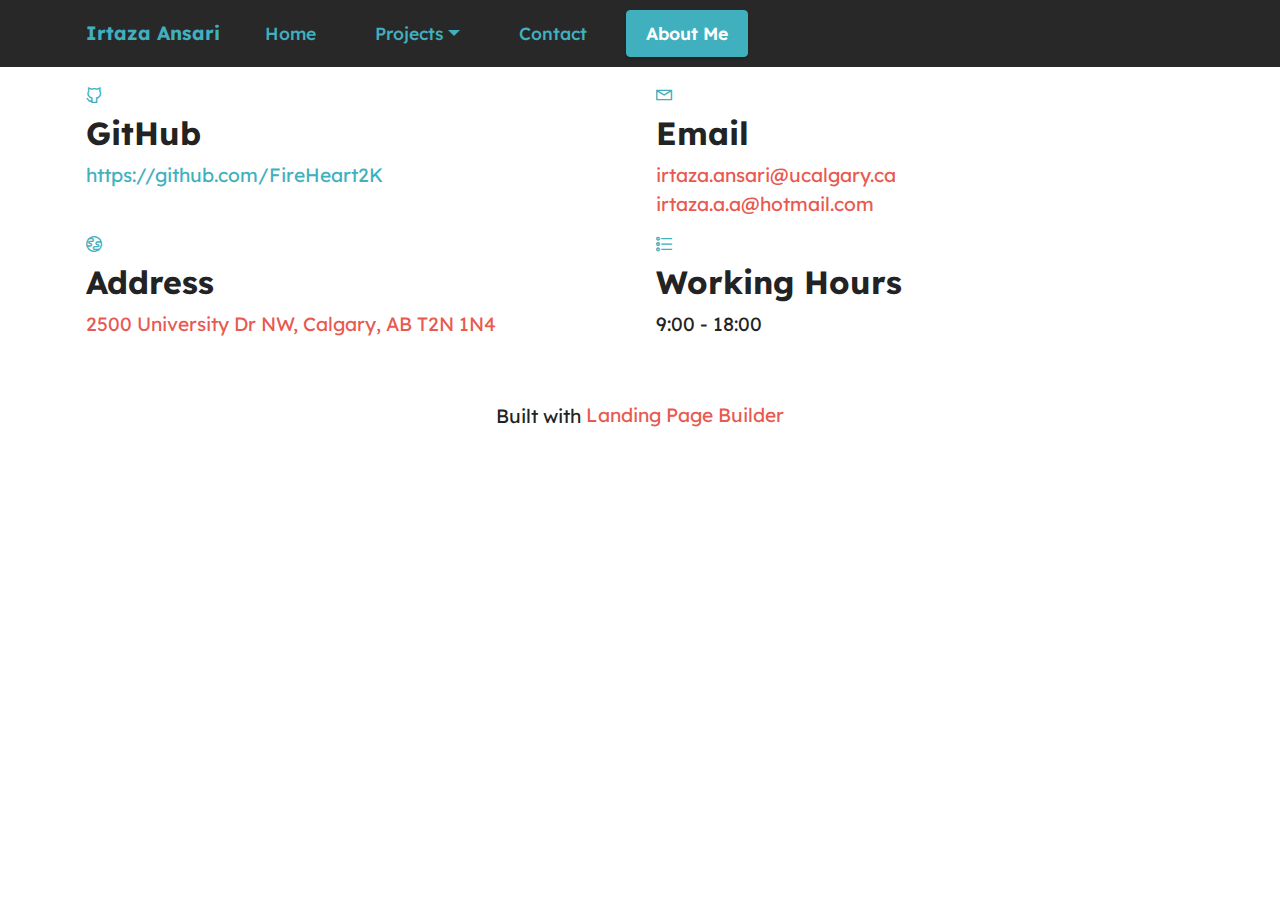
==== contact.html @ 6e000b34 "create github pages" ====
<!DOCTYPE html>
<html  >
<head>
  <!-- Site made with Mobirise Website Builder v5.6.13, https://mobirise.com -->
  <meta charset="UTF-8">
  <meta http-equiv="X-UA-Compatible" content="IE=edge">
  <meta name="generator" content="Mobirise v5.6.13, mobirise.com">
  <meta name="twitter:card" content="summary_large_image"/>
  <meta name="twitter:image:src" content="">
  <meta property="og:image" content="">
  <meta name="twitter:title" content="Contact">
  <meta name="viewport" content="width=device-width, initial-scale=1, minimum-scale=1">
  <link rel="shortcut icon" href="assets/images/sun-aqua-icon.png" type="image/x-icon">
  <meta name="description" content="">
  
  
  <title>Contact</title>
  <link rel="stylesheet" href="assets/web/assets/mobirise-icons2/mobirise2.css">
  <link rel="stylesheet" href="assets/bootstrap/css/bootstrap.min.css">
  <link rel="stylesheet" href="assets/bootstrap/css/bootstrap-grid.min.css">
  <link rel="stylesheet" href="assets/bootstrap/css/bootstrap-reboot.min.css">
  <link rel="stylesheet" href="assets/dropdown/css/style.css">
  <link rel="stylesheet" href="assets/socicon/css/styles.css">
  <link rel="stylesheet" href="assets/theme/css/style.css">
  <link rel="preload" href="https://fonts.googleapis.com/css?family=Lexend:100,200,300,400,500,600,700,800,900&display=swap" as="style" onload="this.onload=null;this.rel='stylesheet'">
  <noscript><link rel="stylesheet" href="https://fonts.googleapis.com/css?family=Lexend:100,200,300,400,500,600,700,800,900&display=swap"></noscript>
  <link rel="preload" as="style" href="assets/mobirise/css/mbr-additional.css"><link rel="stylesheet" href="assets/mobirise/css/mbr-additional.css" type="text/css">
  
  
  
  
</head>
<body>
  
  <section data-bs-version="5.1" class="menu menu2 cid-tqwTY2sv5j" once="menu" id="menu2-g">
    
    <nav class="navbar navbar-dropdown navbar-fixed-top navbar-expand-lg">
        <div class="container">
            <div class="navbar-brand">
                
                <span class="navbar-caption-wrap"><a class="navbar-caption text-success text-primary display-7" href="https://fireheart2k.github.io/irtaza-CPSC_581-HCI_portfolio/">Irtaza Ansari</a></span>
            </div>
            <button class="navbar-toggler" type="button" data-toggle="collapse" data-bs-toggle="collapse" data-target="#navbarSupportedContent" data-bs-target="#navbarSupportedContent" aria-controls="navbarNavAltMarkup" aria-expanded="false" aria-label="Toggle navigation">
                <div class="hamburger">
                    <span></span>
                    <span></span>
                    <span></span>
                    <span></span>
                </div>
            </button>
            <div class="collapse navbar-collapse" id="navbarSupportedContent">
                <ul class="navbar-nav nav-dropdown" data-app-modern-menu="true"><li class="nav-item"><a class="nav-link link text-success text-primary display-4" href="index.html">Home</a></li>
                    <li class="nav-item dropdown"><a class="nav-link link dropdown-toggle text-success display-4" href="index.html#gallery5-3" data-toggle="dropdown-submenu" data-bs-toggle="dropdown" data-bs-auto-close="outside" aria-expanded="false">Projects</a><div class="dropdown-menu" aria-labelledby="dropdown-708"><a class="dropdown-item text-success text-primary display-4" href="project1.html">Project 1</a><a class="dropdown-item text-success text-primary display-4" href="project2.html">Project 2</a><a class="dropdown-item text-success text-primary display-4" href="project3.html">Project 3</a><a class="dropdown-item text-success text-primary display-4" href="project4.html">Project 4</a></div></li><li class="nav-item"><a class="nav-link link text-success text-primary display-4" href="contact.html">Contact</a></li></ul>
                
                <div class="navbar-buttons mbr-section-btn"><a class="btn btn-success display-4" href="index.html#form4-6">About Me</a></div>
            </div>
        </div>
    </nav>
</section>

<section data-bs-version="5.1" class="contacts2 cid-tqwTY3gMY5" id="contacts2-i">
    <!---->
    
    
    <div class="container">
        <div class="mbr-section-head">
            <h3 class="mbr-section-title mbr-fonts-style align-center mb-0 display-2"><strong>Contact Info</strong></h3>
            
        </div>
        <div class="row justify-content-center mt-4">
            <div class="card col-12 col-md-6">
                <div class="card-wrapper">
                    <div class="image-wrapper">
                        <span class="mbr-iconfont mobi-mbri-github mobi-mbri" style="color: rgb(64, 176, 191); fill: rgb(64, 176, 191);"></span>
                    </div>
                    <div class="text-wrapper">
                        <h6 class="card-title mbr-fonts-style mb-1 display-5">
                            <strong>GitHub</strong></h6>
                        <p class="mbr-text mbr-fonts-style display-7">
                            <a href="https://github.com/FireHeart2K" class="text-success text-primary" target="_blank">https://github.com/FireHeart2K</a>
                        </p>
                    </div>
                </div>
            </div>
            <div class="card col-12 col-md-6">
                <div class="card-wrapper">
                    <div class="image-wrapper">
                        <span class="mbr-iconfont mobi-mbri-letter mobi-mbri" style="color: rgb(64, 176, 191); fill: rgb(64, 176, 191);"></span>
                    </div>
                    <div class="text-wrapper">
                        <h6 class="card-title mbr-fonts-style mb-1 display-5">
                            <strong>Email</strong>
                        </h6>
                        <p class="mbr-text mbr-fonts-style display-7"><a href="mailto:irtaza.ansari@ucalgary.ca" class="text-primary">irtaza.ansari@ucalgary.ca</a><br><a href="mailto:irtaza.a.a@hotmail.com" class="text-primary">irtaza.a.a@hotmail.com</a></p>
                    </div>
                </div>
            </div>
            <div class="card col-12 col-md-6">
                <div class="card-wrapper">
                    <div class="image-wrapper">
                        <span class="mbr-iconfont mobi-mbri-globe mobi-mbri" style="color: rgb(64, 176, 191); fill: rgb(64, 176, 191);"></span>
                    </div>
                    <div class="text-wrapper">
                        <h6 class="card-title mbr-fonts-style mb-1 display-5">
                            <strong>Address</strong>
                        </h6>
                        <p class="mbr-text mbr-fonts-style display-7">
                            <a href="https://goo.gl/maps/3giaRaPh1FSr4hVy7" class="text-primary">2500 University Dr NW, Calgary, AB T2N 1N4</a>
                        </p>
                    </div>
                </div>
            </div>
            <div class="card col-12 col-md-6">
                <div class="card-wrapper">
                    <div class="image-wrapper">
                        <span class="mbr-iconfont mobi-mbri-bulleted-list mobi-mbri" style="color: rgb(64, 176, 191); fill: rgb(64, 176, 191);"></span>
                    </div>
                    <div class="text-wrapper">
                        <h6 class="card-title mbr-fonts-style mb-1 display-5">
                            <strong>Working Hours</strong>
                        </h6>
                        <p class="mbr-text mbr-fonts-style display-7">
                            9:00 - 18:00
                        </p>
                    </div>
                </div>
            </div>
        </div>
    </div>
</section>

<section data-bs-version="5.1" class="footer7 cid-tqwTY3KiHj" once="footers" id="footer7-j">

    

    

    <div class="container">
        <div class="media-container-row align-center mbr-white">
            <div class="col-12">
                <p class="mbr-text mb-0 mbr-fonts-style display-7">
                    © Copyright 2025 Mobirise - All Rights Reserved
                </p>
            </div>
        </div>
    </div>
</section><section class="display-7" style="padding: 0;align-items: center;justify-content: center;flex-wrap: wrap;    align-content: center;display: flex;position: relative;height: 4rem;"><a href="https://mobiri.se/2873247" style="flex: 1 1;height: 4rem;position: absolute;width: 100%;z-index: 1;"><img alt="" style="height: 4rem;" src="[data-uri]"></a><p style="margin: 0;text-align: center;" class="display-7">Built with &#8204;</p><a style="z-index:1" href="https://mobirise.com/builder/landing-page-builder.html">Landing Page Builder</a></section><script src="assets/bootstrap/js/bootstrap.bundle.min.js"></script>  <script src="assets/smoothscroll/smooth-scroll.js"></script>  <script src="assets/ytplayer/index.js"></script>  <script src="assets/dropdown/js/navbar-dropdown.js"></script>  <script src="assets/theme/js/script.js"></script>  
  
  
</body>
</html>
---- assets/web/assets/mobirise-icons2/mobirise2.css ----
@font-face {
  font-family: 'Moririse2';
  font-display: swap;
  src:  url('mobirise2.eot?f2bix4');
  src:  url('mobirise2.eot?f2bix4#iefix') format('embedded-opentype'),
    url('mobirise2.ttf?f2bix4') format('truetype'),
    url('mobirise2.woff?f2bix4') format('woff'),
    url('mobirise2.svg?f2bix4#mobirise2') format('svg');
  font-weight: normal;
  font-style: normal;
}

[class^="mobi-"], [class*=" mobi-"] {
  /* use !important to prevent issues with browser extensions that change fonts */
  font-family: 'Moririse2' !important;
  speak: none;
  font-style: normal;
  font-weight: normal;
  font-variant: normal;
  text-transform: none;
  line-height: 1;

  /* Better Font Rendering =========== */
  -webkit-font-smoothing: antialiased;
  -moz-osx-font-smoothing: grayscale;
}

.mobi-mbri-add-submenu:before {
  content: "\e900";
}
.mobi-mbri-alert:before {
  content: "\e901";
}
.mobi-mbri-align-center:before {
  content: "\e902";
}
.mobi-mbri-align-justify:before {
  content: "\e903";
}
.mobi-mbri-align-left:before {
  content: "\e904";
}
.mobi-mbri-align-right:before {
  content: "\e905";
}
.mobi-mbri-android:before {
  content: "\e906";
}
.mobi-mbri-apple:before {
  content: "\e907";
}
.mobi-mbri-arrow-down:before {
  content: "\e908";
}
.mobi-mbri-arrow-next:before {
  content: "\e909";
}
.mobi-mbri-arrow-prev:before {
  content: "\e90a";
}
.mobi-mbri-arrow-up:before {
  content: "\e90b";
}
.mobi-mbri-bold:before {
  content: "\e90c";
}
.mobi-mbri-bookmark:before {
  content: "\e90d";
}
.mobi-mbri-bootstrap:before {
  content: "\e90e";
}
.mobi-mbri-briefcase:before {
  content: "\e90f";
}
.mobi-mbri-browse:before {
  content: "\e910";
}
.mobi-mbri-bulleted-list:before {
  content: "\e911";
}
.mobi-mbri-calendar:before {
  content: "\e912";
}
.mobi-mbri-camera:before {
  content: "\e913";
}
.mobi-mbri-cart-add:before {
  content: "\e914";
}
.mobi-mbri-cart-full:before {
  content: "\e915";
}
.mobi-mbri-cash:before {
  content: "\e916";
}
.mobi-mbri-change-style:before {
  content: "\e917";
}
.mobi-mbri-chat:before {
  content: "\e918";
}
.mobi-mbri-clock:before {
  content: "\e919";
}
.mobi-mbri-close:before {
  content: "\e91a";
}
.mobi-mbri-cloud:before {
  content: "\e91b";
}
.mobi-mbri-code:before {
  content: "\e91c";
}
.mobi-mbri-contact-form:before {
  content: "\e91d";
}
.mobi-mbri-credit-card:before {
  content: "\e91e";
}
.mobi-mbri-cursor-click:before {
  content: "\e91f";
}
.mobi-mbri-cust-feedback:before {
  content: "\e920";
}
.mobi-mbri-database:before {
  content: "\e921";
}
.mobi-mbri-delivery:before {
  content: "\e922";
}
.mobi-mbri-desktop:before {
  content: "\e923";
}
.mobi-mbri-devices:before {
  content: "\e924";
}
.mobi-mbri-down:before {
  content: "\e925";
}
.mobi-mbri-download-2:before {
  content: "\e926";
}
.mobi-mbri-download:before {
  content: "\e927";
}
.mobi-mbri-drag-n-drop-2:before {
  content: "\e928";
}
.mobi-mbri-drag-n-drop:before {
  content: "\e929";
}
.mobi-mbri-edit-2:before {
  content: "\e92a";
}
.mobi-mbri-edit:before {
  content: "\e92b";
}
.mobi-mbri-error:before {
  content: "\e92c";
}
.mobi-mbri-extension:before {
  content: "\e92d";
}
.mobi-mbri-features:before {
  content: "\e92e";
}
.mobi-mbri-file:before {
  content: "\e92f";
}
.mobi-mbri-flag:before {
  content: "\e930";
}
.mobi-mbri-folder:before {
  content: "\e931";
}
.mobi-mbri-gift:before {
  content: "\e932";
}
.mobi-mbri-github:before {
  content: "\e933";
}
.mobi-mbri-globe-2:before {
  content: "\e934";
}
.mobi-mbri-globe:before {
  content: "\e935";
}
.mobi-mbri-growing-chart:before {
  content: "\e936";
}
.mobi-mbri-hearth:before {
  content: "\e937";
}
.mobi-mbri-help:before {
  content: "\e938";
}
.mobi-mbri-home:before {
  content: "\e939";
}
.mobi-mbri-hot-cup:before {
  content: "\e93a";
}
.mobi-mbri-idea:before {
  content: "\e93b";
}
.mobi-mbri-image-gallery:before {
  content: "\e93c";
}
.mobi-mbri-image-slider:before {
  content: "\e93d";
}
.mobi-mbri-info:before {
  content: "\e93e";
}
.mobi-mbri-italic:before {
  content: "\e93f";
}
.mobi-mbri-key:before {
  content: "\e940";
}
.mobi-mbri-laptop:before {
  content: "\e941";
}
.mobi-mbri-layers:before {
  content: "\e942";
}
.mobi-mbri-left-right:before {
  content: "\e943";
}
.mobi-mbri-left:before {
  content: "\e944";
}
.mobi-mbri-letter:before {
  content: "\e945";
}
.mobi-mbri-like:before {
  content: "\e946";
}
.mobi-mbri-link:before {
  content: "\e947";
}
.mobi-mbri-lock:before {
  content: "\e948";
}
.mobi-mbri-login:before {
  content: "\e949";
}
.mobi-mbri-logout:before {
  content: "\e94a";
}
.mobi-mbri-magic-stick:before {
  content: "\e94b";
}
.mobi-mbri-map-pin:before {
  content: "\e94c";
}
.mobi-mbri-menu:before {
  content: "\e94d";
}
.mobi-mbri-mobile-2:before {
  content: "\e94e";
}
.mobi-mbri-mobile-horizontal:before {
  content: "\e94f";
}
.mobi-mbri-mobile:before {
  content: "\e950";
}
.mobi-mbri-mobirise:before {
  content: "\e951";
}
.mobi-mbri-more-horizontal:before {
  content: "\e952";
}
.mobi-mbri-more-vertical:before {
  content: "\e953";
}
.mobi-mbri-music:before {
  content: "\e954";
}
.mobi-mbri-new-file:before {
  content: "\e955";
}
.mobi-mbri-numbered-list:before {
  content: "\e956";
}
.mobi-mbri-opened-folder:before {
  content: "\e957";
}
.mobi-mbri-pages:before {
  content: "\e958";
}
.mobi-mbri-paper-plane:before {
  content: "\e959";
}
.mobi-mbri-paperclip:before {
  content: "\e95a";
}
.mobi-mbri-phone:before {
  content: "\e95b";
}
.mobi-mbri-photo:before {
  content: "\e95c";
}
.mobi-mbri-photos:before {
  content: "\e95d";
}
.mobi-mbri-pin:before {
  content: "\e95e";
}
.mobi-mbri-play:before {
  content: "\e95f";
}
.mobi-mbri-plus:before {
  content: "\e960";
}
.mobi-mbri-preview:before {
  content: "\e961";
}
.mobi-mbri-print:before {
  content: "\e962";
}
.mobi-mbri-protect:before {
  content: "\e963";
}
.mobi-mbri-question:before {
  content: "\e964";
}
.mobi-mbri-quote-left:before {
  content: "\e965";
}
.mobi-mbri-quote-right:before {
  content: "\e966";
}
.mobi-mbri-redo:before {
  content: "\e967";
}
.mobi-mbri-refresh:before {
  content: "\e968";
}
.mobi-mbri-responsive-2:before {
  content: "\e969";
}
.mobi-mbri-responsive:before {
  content: "\e96a";
}
.mobi-mbri-right:before {
  content: "\e96b";
}
.mobi-mbri-rocket:before {
  content: "\e96c";
}
.mobi-mbri-sad-face:before {
  content: "\e96d";
}
.mobi-mbri-sale:before {
  content: "\e96e";
}
.mobi-mbri-save:before {
  content: "\e96f";
}
.mobi-mbri-search:before {
  content: "\e970";
}
.mobi-mbri-setting-2:before {
  content: "\e971";
}
.mobi-mbri-setting-3:before {
  content: "\e972";
}
.mobi-mbri-setting:before {
  content: "\e973";
}
.mobi-mbri-share:before {
  content: "\e974";
}
.mobi-mbri-shopping-bag:before {
  content: "\e975";
}
.mobi-mbri-shopping-basket:before {
  content: "\e976";
}
.mobi-mbri-shopping-cart:before {
  content: "\e977";
}
.mobi-mbri-sites:before {
  content: "\e978";
}
.mobi-mbri-smile-face:before {
  content: "\e979";
}
.mobi-mbri-speed:before {
  content: "\e97a";
}
.mobi-mbri-star:before {
  content: "\e97b";
}
.mobi-mbri-success:before {
  content: "\e97c";
}
.mobi-mbri-sun:before {
  content: "\e97d";
}
.mobi-mbri-sun2:before {
  content: "\e97e";
}
.mobi-mbri-tablet-vertical:before {
  content: "\e97f";
}
.mobi-mbri-tablet:before {
  content: "\e980";
}
.mobi-mbri-target:before {
  content: "\e981";
}
.mobi-mbri-timer:before {
  content: "\e982";
}
.mobi-mbri-to-ftp:before {
  content: "\e983";
}
.mobi-mbri-to-local-drive:before {
  content: "\e984";
}
.mobi-mbri-touch-swipe:before {
  content: "\e985";
}
.mobi-mbri-touch:before {
  content: "\e986";
}
.mobi-mbri-trash:before {
  content: "\e987";
}
.mobi-mbri-underline:before {
  content: "\e988";
}
.mobi-mbri-undo:before {
  content: "\e989";
}
.mobi-mbri-unlink:before {
  content: "\e98a";
}
.mobi-mbri-unlock:before {
  content: "\e98b";
}
.mobi-mbri-up-down:before {
  content: "\e98c";
}
.mobi-mbri-up:before {
  content: "\e98d";
}
.mobi-mbri-update:before {
  content: "\e98e";
}
.mobi-mbri-upload-2:before {
  content: "\e98f";
}
.mobi-mbri-upload:before {
  content: "\e990";
}
.mobi-mbri-user-2:before {
  content: "\e991";
}
.mobi-mbri-user:before {
  content: "\e992";
}
.mobi-mbri-users:before {
  content: "\e993";
}
.mobi-mbri-video-play:before {
  content: "\e994";
}
.mobi-mbri-video:before {
  content: "\e995";
}
.mobi-mbri-watch:before {
  content: "\e996";
}
.mobi-mbri-website-theme-2:before {
  content: "\e997";
}
.mobi-mbri-website-theme:before {
  content: "\e998";
}
.mobi-mbri-wifi:before {
  content: "\e999";
}
.mobi-mbri-windows:before {
  content: "\e99a";
}
.mobi-mbri-zoom-in:before {
  content: "\e99b";
}
.mobi-mbri-zoom-out:before {
  content: "\e99c";
}
---- assets/dropdown/css/style.css ----
.navbar-dropdown {
  left: 0;
  padding: 0;
  position: absolute;
  right: 0;
  top: 0;
  transition: all 0.45s ease;
  z-index: 1030;
  background: #282828; }
  .navbar-dropdown .navbar-logo {
    margin-right: 0.8rem;
    transition: margin 0.3s ease-in-out;
    vertical-align: middle; }
    .navbar-dropdown .navbar-logo img {
      height: 3.125rem;
      transition: all 0.3s ease-in-out; }
    .navbar-dropdown .navbar-logo.mbr-iconfont {
      font-size: 3.125rem;
      line-height: 3.125rem; }
  .navbar-dropdown .navbar-caption {
    font-weight: 700;
    white-space: normal;
    vertical-align: -4px;
    line-height: 3.125rem !important; }
    .navbar-dropdown .navbar-caption, .navbar-dropdown .navbar-caption:hover {
      color: inherit;
      text-decoration: none; }
  .navbar-dropdown .mbr-iconfont + .navbar-caption {
    vertical-align: -1px; }
  .navbar-dropdown.navbar-fixed-top {
    position: fixed; }
  .navbar-dropdown .navbar-brand span {
    vertical-align: -4px; }
  .navbar-dropdown.bg-color.transparent {
    background: none; }
  .navbar-dropdown.navbar-short .navbar-brand {
    padding: 0.625rem 0; }
    .navbar-dropdown.navbar-short .navbar-brand span {
      vertical-align: -1px; }
  .navbar-dropdown.navbar-short .navbar-caption {
    line-height: 2.375rem !important;
    vertical-align: -2px; }
  .navbar-dropdown.navbar-short .navbar-logo {
    margin-right: 0.5rem; }
    .navbar-dropdown.navbar-short .navbar-logo img {
      height: 2.375rem; }
    .navbar-dropdown.navbar-short .navbar-logo.mbr-iconfont {
      font-size: 2.375rem;
      line-height: 2.375rem; }
  .navbar-dropdown.navbar-short .mbr-table-cell {
    height: 3.625rem; }
  .navbar-dropdown .navbar-close {
    left: 0.6875rem;
    position: fixed;
    top: 0.75rem;
    z-index: 1000; }
  .navbar-dropdown .hamburger-icon {
    content: "";
    display: inline-block;
    vertical-align: middle;
    width: 16px;
    -webkit-box-shadow: 0 -6px 0 1px #282828,0 0 0 1px #282828,0 6px 0 1px #282828;
    -moz-box-shadow: 0 -6px 0 1px #282828,0 0 0 1px #282828,0 6px 0 1px #282828;
    box-shadow: 0 -6px 0 1px #282828,0 0 0 1px #282828,0 6px 0 1px #282828; }

.dropdown-menu .dropdown-toggle[data-toggle="dropdown-submenu"]::after {
  border-bottom: 0.35em solid transparent;
  border-left: 0.35em solid;
  border-right: 0;
  border-top: 0.35em solid transparent;
  margin-left: 0.3rem; }

.dropdown-menu .dropdown-item:focus {
  outline: 0; }

.nav-dropdown {
  font-size: 0.75rem;
  font-weight: 500;
  height: auto !important; }
  .nav-dropdown .nav-btn {
    padding-left: 1rem; }
  .nav-dropdown .link {
    margin: .667em 1.667em;
    font-weight: 500;
    padding: 0;
    transition: color .2s ease-in-out; }
    .nav-dropdown .link.dropdown-toggle {
      margin-right: 2.583em; }
      .nav-dropdown .link.dropdown-toggle::after {
        margin-left: .25rem;
        border-top: 0.35em solid;
        border-right: 0.35em solid transparent;
        border-left: 0.35em solid transparent;
        border-bottom: 0; }
      .nav-dropdown .link.dropdown-toggle[aria-expanded="true"] {
        margin: 0;
        padding: 0.667em 3.263em  0.667em 1.667em; }
  .nav-dropdown .link::after,
  .nav-dropdown .dropdown-item::after {
    color: inherit; }
  .nav-dropdown .btn {
    font-size: 0.75rem;
    font-weight: 700;
    letter-spacing: 0;
    margin-bottom: 0;
    padding-left: 1.25rem;
    padding-right: 1.25rem; }
  .nav-dropdown .dropdown-menu {
    border-radius: 0;
    border: 0;
    left: 0;
    margin: 0;
    padding-bottom: 1.25rem;
    padding-top: 1.25rem;
    position: relative; }
  .nav-dropdown .dropdown-submenu {
    margin-left: 0.125rem;
    top: 0; }
  .nav-dropdown .dropdown-item {
    font-weight: 500;
    line-height: 2;
    padding: 0.3846em 4.615em 0.3846em 1.5385em;
    position: relative;
    transition: color .2s ease-in-out, background-color .2s ease-in-out; }
    .nav-dropdown .dropdown-item::after {
      margin-top: -0.3077em;
      position: absolute;
      right: 1.1538em;
      top: 50%; }
    .nav-dropdown .dropdown-item:focus, .nav-dropdown .dropdown-item:hover {
      background: none; }

@media (max-width: 767px) {
  .nav-dropdown.navbar-toggleable-sm {
    bottom: 0;
    display: none;
    left: 0;
    overflow-x: hidden;
    position: fixed;
    top: 0;
    transform: translateX(-100%);
    -ms-transform: translateX(-100%);
    -webkit-transform: translateX(-100%);
    width: 18.75rem;
    z-index: 999; } }
.nav-dropdown.navbar-toggleable-xl {
  bottom: 0;
  display: none;
  left: 0;
  overflow-x: hidden;
  position: fixed;
  top: 0;
  transform: translateX(-100%);
  -ms-transform: translateX(-100%);
  -webkit-transform: translateX(-100%);
  width: 18.75rem;
  z-index: 999; }

.nav-dropdown-sm {
  display: block !important;
  overflow-x: hidden;
  overflow: auto;
  padding-top: 3.875rem; }
  .nav-dropdown-sm::after {
    content: "";
    display: block;
    height: 3rem;
    width: 100%; }
  .nav-dropdown-sm.collapse.in ~ .navbar-close {
    display: block !important; }
  .nav-dropdown-sm.collapsing, .nav-dropdown-sm.collapse.in {
    transform: translateX(0);
    -ms-transform: translateX(0);
    -webkit-transform: translateX(0);
    transition: all 0.25s ease-out;
    -webkit-transition: all 0.25s ease-out;
    background: #282828; }
  .nav-dropdown-sm.collapsing[aria-expanded="false"] {
    transform: translateX(-100%);
    -ms-transform: translateX(-100%);
    -webkit-transform: translateX(-100%); }
  .nav-dropdown-sm .nav-item {
    display: block;
    margin-left: 0 !important;
    padding-left: 0; }
  .nav-dropdown-sm .link,
  .nav-dropdown-sm .dropdown-item {
    border-top: 1px dotted rgba(255, 255, 255, 0.1);
    font-size: 0.8125rem;
    line-height: 1.6;
    margin: 0 !important;
    padding: 0.875rem 2.4rem 0.875rem 1.5625rem !important;
    position: relative;
    white-space: normal; }
    .nav-dropdown-sm .link:focus, .nav-dropdown-sm .link:hover,
    .nav-dropdown-sm .dropdown-item:focus,
    .nav-dropdown-sm .dropdown-item:hover {
      background: rgba(0, 0, 0, 0.2) !important;
      color: #c0a375; }
  .nav-dropdown-sm .nav-btn {
    position: relative;
    padding: 1.5625rem 1.5625rem 0 1.5625rem; }
    .nav-dropdown-sm .nav-btn::before {
      border-top: 1px dotted rgba(255, 255, 255, 0.1);
      content: "";
      left: 0;
      position: absolute;
      top: 0;
      width: 100%; }
    .nav-dropdown-sm .nav-btn + .nav-btn {
      padding-top: 0.625rem; }
      .nav-dropdown-sm .nav-btn + .nav-btn::before {
        display: none; }
  .nav-dropdown-sm .btn {
    padding: 0.625rem 0; }
  .nav-dropdown-sm .dropdown-toggle[data-toggle="dropdown-submenu"]::after {
    margin-left: .25rem;
    border-top: 0.35em solid;
    border-right: 0.35em solid transparent;
    border-left: 0.35em solid transparent;
    border-bottom: 0; }
  .nav-dropdown-sm .dropdown-toggle[data-toggle="dropdown-submenu"][aria-expanded="true"]::after {
    border-top: 0;
    border-right: 0.35em solid transparent;
    border-left: 0.35em solid transparent;
    border-bottom: 0.35em solid; }
  .nav-dropdown-sm .dropdown-menu {
    margin: 0;
    padding: 0;
    position: relative;
    top: 0;
    left: 0;
    width: 100%;
    border: 0;
    float: none;
    border-radius: 0;
    background: none; }
  .nav-dropdown-sm .dropdown-submenu {
    left: 100%;
    margin-left: 0.125rem;
    margin-top: -1.25rem;
    top: 0; }

.navbar-toggleable-sm .nav-dropdown .dropdown-menu {
  position: absolute; }

.navbar-toggleable-sm .nav-dropdown .dropdown-submenu {
  left: 100%;
  margin-left: 0.125rem;
  margin-top: -1.25rem;
  top: 0; }

.navbar-toggleable-sm.opened .nav-dropdown .dropdown-menu {
  position: relative; }

.navbar-toggleable-sm.opened .nav-dropdown .dropdown-submenu {
  left: 0;
  margin-left: 00rem;
  margin-top: 0rem;
  top: 0; }

.is-builder .nav-dropdown.collapsing {
  transition: none !important; }
---- assets/socicon/css/styles.css ----
@charset "UTF-8";

@font-face {
  font-family: 'Socicon';
  src:  url('../fonts/socicon.eot');
  src:  url('../fonts/socicon.eot?#iefix') format('embedded-opentype'),
    url('../fonts/socicon.woff2') format('woff2'),
    url('../fonts/socicon.ttf') format('truetype'),
    url('../fonts/socicon.woff') format('woff'),
    url('../fonts/socicon.svg#socicon') format('svg');
  font-weight: normal;
  font-style: normal;
  font-display: swap;
}

[data-icon]:before {
  font-family: "socicon" !important;
  content: attr(data-icon);
  font-style: normal !important;
  font-weight: normal !important;
  font-variant: normal !important;
  text-transform: none !important;
  speak: none;
  line-height: 1;
  -webkit-font-smoothing: antialiased;
  -moz-osx-font-smoothing: grayscale;
}

[class^="socicon-"], [class*=" socicon-"] {
  /* use !important to prevent issues with browser extensions that change fonts */
  font-family: 'Socicon' !important;
  speak: none;
  font-style: normal;
  font-weight: normal;
  font-variant: normal;
  text-transform: none;
  line-height: 1;

  /* Better Font Rendering =========== */
  -webkit-font-smoothing: antialiased;
  -moz-osx-font-smoothing: grayscale;
}

.socicon-eitaa:before {
  content: "\e97c";
}
.socicon-soroush:before {
  content: "\e97d";
}
.socicon-bale:before {
  content: "\e97e";
}
.socicon-zazzle:before {
  content: "\e97b";
}
.socicon-society6:before {
  content: "\e97a";
}
.socicon-redbubble:before {
  content: "\e979";
}
.socicon-avvo:before {
  content: "\e978";
}
.socicon-stitcher:before {
  content: "\e977";
}
.socicon-googlehangouts:before {
  content: "\e974";
}
.socicon-dlive:before {
  content: "\e975";
}
.socicon-vsco:before {
  content: "\e976";
}
.socicon-flipboard:before {
  content: "\e973";
}
.socicon-ubuntu:before {
  content: "\e958";
}
.socicon-artstation:before {
  content: "\e959";
}
.socicon-invision:before {
  content: "\e95a";
}
.socicon-torial:before {
  content: "\e95b";
}
.socicon-collectorz:before {
  content: "\e95c";
}
.socicon-seenthis:before {
  content: "\e95d";
}
.socicon-googleplaymusic:before {
  content: "\e95e";
}
.socicon-debian:before {
  content: "\e95f";
}
.socicon-filmfreeway:before {
  content: "\e960";
}
.socicon-gnome:before {
  content: "\e961";
}
.socicon-itchio:before {
  content: "\e962";
}
.socicon-jamendo:before {
  content: "\e963";
}
.socicon-mix:before {
  content: "\e964";
}
.socicon-sharepoint:before {
  content: "\e965";
}
.socicon-tinder:before {
  content: "\e966";
}
.socicon-windguru:before {
  content: "\e967";
}
.socicon-cdbaby:before {
  content: "\e968";
}
.socicon-elementaryos:before {
  content: "\e969";
}
.socicon-stage32:before {
  content: "\e96a";
}
.socicon-tiktok:before {
  content: "\e96b";
}
.socicon-gitter:before {
  content: "\e96c";
}
.socicon-letterboxd:before {
  content: "\e96d";
}
.socicon-threema:before {
  content: "\e96e";
}
.socicon-splice:before {
  content: "\e96f";
}
.socicon-metapop:before {
  content: "\e970";
}
.socicon-naver:before {
  content: "\e971";
}
.socicon-remote:before {
  content: "\e972";
}
.socicon-internet:before {
  content: "\e957";
}
.socicon-moddb:before {
  content: "\e94b";
}
.socicon-indiedb:before {
  content: "\e94c";
}
.socicon-traxsource:before {
  content: "\e94d";
}
.socicon-gamefor:before {
  content: "\e94e";
}
.socicon-pixiv:before {
  content: "\e94f";
}
.socicon-myanimelist:before {
  content: "\e950";
}
.socicon-blackberry:before {
  content: "\e951";
}
.socicon-wickr:before {
  content: "\e952";
}
.socicon-spip:before {
  content: "\e953";
}
.socicon-napster:before {
  content: "\e954";
}
.socicon-beatport:before {
  content: "\e955";
}
.socicon-hackerone:before {
  content: "\e956";
}
.socicon-hackernews:before {
  content: "\e946";
}
.socicon-smashwords:before {
  content: "\e947";
}
.socicon-kobo:before {
  content: "\e948";
}
.socicon-bookbub:before {
  content: "\e949";
}
.socicon-mailru:before {
  content: "\e94a";
}
.socicon-gitlab:before {
  content: "\e945";
}
.socicon-instructables:before {
  content: "\e944";
}
.socicon-portfolio:before {
  content: "\e943";
}
.socicon-codered:before {
  content: "\e940";
}
.socicon-origin:before {
  content: "\e941";
}
.socicon-nextdoor:before {
  content: "\e942";
}
.socicon-udemy:before {
  content: "\e93f";
}
.socicon-livemaster:before {
  content: "\e93e";
}
.socicon-crunchbase:before {
  content: "\e93b";
}
.socicon-homefy:before {
  content: "\e93c";
}
.socicon-calendly:before {
  content: "\e93d";
}
.socicon-realtor:before {
  content: "\e90f";
}
.socicon-tidal:before {
  content: "\e910";
}
.socicon-qobuz:before {
  content: "\e911";
}
.socicon-natgeo:before {
  content: "\e912";
}
.socicon-mastodon:before {
  content: "\e913";
}
.socicon-unsplash:before {
  content: "\e914";
}
.socicon-homeadvisor:before {
  content: "\e915";
}
.socicon-angieslist:before {
  content: "\e916";
}
.socicon-codepen:before {
  content: "\e917";
}
.socicon-slack:before {
  content: "\e918";
}
.socicon-openaigym:before {
  content: "\e919";
}
.socicon-logmein:before {
  content: "\e91a";
}
.socicon-fiverr:before {
  content: "\e91b";
}
.socicon-gotomeeting:before {
  content: "\e91c";
}
.socicon-aliexpress:before {
  content: "\e91d";
}
.socicon-guru:before {
  content: "\e91e";
}
.socicon-appstore:before {
  content: "\e91f";
}
.socicon-homes:before {
  content: "\e920";
}
.socicon-zoom:before {
  content: "\e921";
}
.socicon-alibaba:before {
  content: "\e922";
}
.socicon-craigslist:before {
  content: "\e923";
}
.socicon-wix:before {
  content: "\e924";
}
.socicon-redfin:before {
  content: "\e925";
}
.socicon-googlecalendar:before {
  content: "\e926";
}
.socicon-shopify:before {
  content: "\e927";
}
.socicon-freelancer:before {
  content: "\e928";
}
.socicon-seedrs:before {
  content: "\e929";
}
.socicon-bing:before {
  content: "\e92a";
}
.socicon-doodle:before {
  content: "\e92b";
}
.socicon-bonanza:before {
  content: "\e92c";
}
.socicon-squarespace:before {
  content: "\e92d";
}
.socicon-toptal:before {
  content: "\e92e";
}
.socicon-gust:before {
  content: "\e92f";
}
.socicon-ask:before {
  content: "\e930";
}
.socicon-trulia:before {
  content: "\e931";
}
.socicon-loomly:before {
  content: "\e932";
}
.socicon-ghost:before {
  content: "\e933";
}
.socicon-upwork:before {
  content: "\e934";
}
.socicon-fundable:before {
  content: "\e935";
}
.socicon-booking:before {
  content: "\e936";
}
.socicon-googlemaps:before {
  content: "\e937";
}
.socicon-zillow:before {
  content: "\e938";
}
.socicon-niconico:before {
  content: "\e939";
}
.socicon-toneden:before {
  content: "\e93a";
}
.socicon-augment:before {
  content: "\e908";
}
.socicon-bitbucket:before {
  content: "\e909";
}
.socicon-fyuse:before {
  content: "\e90a";
}
.socicon-yt-gaming:before {
  content: "\e90b";
}
.socicon-sketchfab:before {
  content: "\e90c";
}
.socicon-mobcrush:before {
  content: "\e90d";
}
.socicon-microsoft:before {
  content: "\e90e";
}
.socicon-pandora:before {
  content: "\e907";
}
.socicon-messenger:before {
  content: "\e906";
}
.socicon-gamewisp:before {
  content: "\e905";
}
.socicon-bloglovin:before {
  content: "\e904";
}
.socicon-tunein:before {
  content: "\e903";
}
.socicon-gamejolt:before {
  content: "\e901";
}
.socicon-trello:before {
  content: "\e902";
}
.socicon-spreadshirt:before {
  content: "\e900";
}
.socicon-500px:before {
  content: "\e000";
}
.socicon-8tracks:before {
  content: "\e001";
}
.socicon-airbnb:before {
  content: "\e002";
}
.socicon-alliance:before {
  content: "\e003";
}
.socicon-amazon:before {
  content: "\e004";
}
.socicon-amplement:before {
  content: "\e005";
}
.socicon-android:before {
  content: "\e006";
}
.socicon-angellist:before {
  content: "\e007";
}
.socicon-apple:before {
  content: "\e008";
}
.socicon-appnet:before {
  content: "\e009";
}
.socicon-baidu:before {
  content: "\e00a";
}
.socicon-bandcamp:before {
  content: "\e00b";
}
.socicon-battlenet:before {
  content: "\e00c";
}
.socicon-mixer:before {
  content: "\e00d";
}
.socicon-bebee:before {
  content: "\e00e";
}
.socicon-bebo:before {
  content: "\e00f";
}
.socicon-behance:before {
  content: "\e010";
}
.socicon-blizzard:before {
  content: "\e011";
}
.socicon-blogger:before {
  content: "\e012";
}
.socicon-buffer:before {
  content: "\e013";
}
.socicon-chrome:before {
  content: "\e014";
}
.socicon-coderwall:before {
  content: "\e015";
}
.socicon-curse:before {
  content: "\e016";
}
.socicon-dailymotion:before {
  content: "\e017";
}
.socicon-deezer:before {
  content: "\e018";
}
.socicon-delicious:before {
  content: "\e019";
}
.socicon-deviantart:before {
  content: "\e01a";
}
.socicon-diablo:before {
  content: "\e01b";
}
.socicon-digg:before {
  content: "\e01c";
}
.socicon-discord:before {
  content: "\e01d";
}
.socicon-disqus:before {
  content: "\e01e";
}
.socicon-douban:before {
  content: "\e01f";
}
.socicon-draugiem:before {
  content: "\e020";
}
.socicon-dribbble:before {
  content: "\e021";
}
.socicon-drupal:before {
  content: "\e022";
}
.socicon-ebay:before {
  content: "\e023";
}
.socicon-ello:before {
  content: "\e024";
}
.socicon-endomodo:before {
  content: "\e025";
}
.socicon-envato:before {
  content: "\e026";
}
.socicon-etsy:before {
  content: "\e027";
}
.socicon-facebook:before {
  content: "\e028";
}
.socicon-feedburner:before {
  content: "\e029";
}
.socicon-filmweb:before {
  content: "\e02a";
}
.socicon-firefox:before {
  content: "\e02b";
}
.socicon-flattr:before {
  content: "\e02c";
}
.socicon-flickr:before {
  content: "\e02d";
}
.socicon-formulr:before {
  content: "\e02e";
}
.socicon-forrst:before {
  content: "\e02f";
}
.socicon-foursquare:before {
  content: "\e030";
}
.socicon-friendfeed:before {
  content: "\e031";
}
.socicon-github:before {
  content: "\e032";
}
.socicon-goodreads:before {
  content: "\e033";
}
.socicon-google:before {
  content: "\e034";
}
.socicon-googlescholar:before {
  content: "\e035";
}
.socicon-googlegroups:before {
  content: "\e036";
}
.socicon-googlephotos:before {
  content: "\e037";
}
.socicon-googleplus:before {
  content: "\e038";
}
.socicon-grooveshark:before {
  content: "\e039";
}
.socicon-hackerrank:before {
  content: "\e03a";
}
.socicon-hearthstone:before {
  content: "\e03b";
}
.socicon-hellocoton:before {
  content: "\e03c";
}
.socicon-heroes:before {
  content: "\e03d";
}
.socicon-smashcast:before {
  content: "\e03e";
}
.socicon-horde:before {
  content: "\e03f";
}
.socicon-houzz:before {
  content: "\e040";
}
.socicon-icq:before {
  content: "\e041";
}
.socicon-identica:before {
  content: "\e042";
}
.socicon-imdb:before {
  content: "\e043";
}
.socicon-instagram:before {
  content: "\e044";
}
.socicon-issuu:before {
  content: "\e045";
}
.socicon-istock:before {
  content: "\e046";
}
.socicon-itunes:before {
  content: "\e047";
}
.socicon-keybase:before {
  content: "\e048";
}
.socicon-lanyrd:before {
  content: "\e049";
}
.socicon-lastfm:before {
  content: "\e04a";
}
.socicon-line:before {
  content: "\e04b";
}
.socicon-linkedin:before {
  content: "\e04c";
}
.socicon-livejournal:before {
  content: "\e04d";
}
.socicon-lyft:before {
  content: "\e04e";
}
.socicon-macos:before {
  content: "\e04f";
}
.socicon-mail:before {
  content: "\e050";
}
.socicon-medium:before {
  content: "\e051";
}
.socicon-meetup:before {
  content: "\e052";
}
.socicon-mixcloud:before {
  content: "\e053";
}
.socicon-modelmayhem:before {
  content: "\e054";
}
.socicon-mumble:before {
  content: "\e055";
}
.socicon-myspace:before {
  content: "\e056";
}
.socicon-newsvine:before {
  content: "\e057";
}
.socicon-nintendo:before {
  content: "\e058";
}
.socicon-npm:before {
  content: "\e059";
}
.socicon-odnoklassniki:before {
  content: "\e05a";
}
.socicon-openid:before {
  content: "\e05b";
}
.socicon-opera:before {
  content: "\e05c";
}
.socicon-outlook:before {
  content: "\e05d";
}
.socicon-overwatch:before {
  content: "\e05e";
}
.socicon-patreon:before {
  content: "\e05f";
}
.socicon-paypal:before {
  content: "\e060";
}
.socicon-periscope:before {
  content: "\e061";
}
.socicon-persona:before {
  content: "\e062";
}
.socicon-pinterest:before {
  content: "\e063";
}
.socicon-play:before {
  content: "\e064";
}
.socicon-player:before {
  content: "\e065";
}
.socicon-playstation:before {
  content: "\e066";
}
.socicon-pocket:before {
  content: "\e067";
}
.socicon-qq:before {
  content: "\e068";
}
.socicon-quora:before {
  content: "\e069";
}
.socicon-raidcall:before {
  content: "\e06a";
}
.socicon-ravelry:before {
  content: "\e06b";
}
.socicon-reddit:before {
  content: "\e06c";
}
.socicon-renren:before {
  content: "\e06d";
}
.socicon-researchgate:before {
  content: "\e06e";
}
.socicon-residentadvisor:before {
  content: "\e06f";
}
.socicon-reverbnation:before {
  content: "\e070";
}
.socicon-rss:before {
  content: "\e071";
}
.socicon-sharethis:before {
  content: "\e072";
}
.socicon-skype:before {
  content: "\e073";
}
.socicon-slideshare:before {
  content: "\e074";
}
.socicon-smugmug:before {
  content: "\e075";
}
.socicon-snapchat:before {
  content: "\e076";
}
.socicon-songkick:before {
  content: "\e077";
}
.socicon-soundcloud:before {
  content: "\e078";
}
.socicon-spotify:before {
  content: "\e079";
}
.socicon-stackexchange:before {
  content: "\e07a";
}
.socicon-stackoverflow:before {
  content: "\e07b";
}
.socicon-starcraft:before {
  content: "\e07c";
}
.socicon-stayfriends:before {
  content: "\e07d";
}
.socicon-steam:before {
  content: "\e07e";
}
.socicon-storehouse:before {
  content: "\e07f";
}
.socicon-strava:before {
  content: "\e080";
}
.socicon-streamjar:before {
  content: "\e081";
}
.socicon-stumbleupon:before {
  content: "\e082";
}
.socicon-swarm:before {
  content: "\e083";
}
.socicon-teamspeak:before {
  content: "\e084";
}
.socicon-teamviewer:before {
  content: "\e085";
}
.socicon-technorati:before {
  content: "\e086";
}
.socicon-telegram:before {
  content: "\e087";
}
.socicon-tripadvisor:before {
  content: "\e088";
}
.socicon-tripit:before {
  content: "\e089";
}
.socicon-triplej:before {
  content: "\e08a";
}
.socicon-tumblr:before {
  content: "\e08b";
}
.socicon-twitch:before {
  content: "\e08c";
}
.socicon-twitter:before {
  content: "\e08d";
}
.socicon-uber:before {
  content: "\e08e";
}
.socicon-ventrilo:before {
  content: "\e08f";
}
.socicon-viadeo:before {
  content: "\e090";
}
.socicon-viber:before {
  content: "\e091";
}
.socicon-viewbug:before {
  content: "\e092";
}
.socicon-vimeo:before {
  content: "\e093";
}
.socicon-vine:before {
  content: "\e094";
}
.socicon-vkontakte:before {
  content: "\e095";
}
.socicon-warcraft:before {
  content: "\e096";
}
.socicon-wechat:before {
  content: "\e097";
}
.socicon-weibo:before {
  content: "\e098";
}
.socicon-whatsapp:before {
  content: "\e099";
}
.socicon-wikipedia:before {
  content: "\e09a";
}
.socicon-windows:before {
  content: "\e09b";
}
.socicon-wordpress:before {
  content: "\e09c";
}
.socicon-wykop:before {
  content: "\e09d";
}
.socicon-xbox:before {
  content: "\e09e";
}
.socicon-xing:before {
  content: "\e09f";
}
.socicon-yahoo:before {
  content: "\e0a0";
}
.socicon-yammer:before {
  content: "\e0a1";
}
.socicon-yandex:before {
  content: "\e0a2";
}
.socicon-yelp:before {
  content: "\e0a3";
}
.socicon-younow:before {
  content: "\e0a4";
}
.socicon-youtube:before {
  content: "\e0a5";
}
.socicon-zapier:before {
  content: "\e0a6";
}
.socicon-zerply:before {
  content: "\e0a7";
}
.socicon-zomato:before {
  content: "\e0a8";
}
.socicon-zynga:before {
  content: "\e0a9";
}
---- assets/theme/css/style.css ----
@charset "UTF-8";
section {
  background-color: #ffffff;
}

body {
  font-style: normal;
  line-height: 1.5;
  font-weight: 400;
  color: #232323;
  position: relative;
}

button {
  background-color: transparent;
  border-color: transparent;
}

section,
.container,
.container-fluid {
  position: relative;
  word-wrap: break-word;
}

a.mbr-iconfont:hover {
  text-decoration: none;
}

.article .lead p,
.article .lead ul,
.article .lead ol,
.article .lead pre,
.article .lead blockquote {
  margin-bottom: 0;
}

a {
  font-style: normal;
  font-weight: 400;
  cursor: pointer;
}
a, a:hover {
  text-decoration: none;
}

.mbr-section-title {
  font-style: normal;
  line-height: 1.3;
}

.mbr-section-subtitle {
  line-height: 1.3;
}

.mbr-text {
  font-style: normal;
  line-height: 1.7;
}

h1,
h2,
h3,
h4,
h5,
h6,
.display-1,
.display-2,
.display-4,
.display-5,
.display-7,
span,
p,
a {
  line-height: 1;
  word-break: break-word;
  word-wrap: break-word;
  font-weight: 400;
}

b,
strong {
  font-weight: bold;
}

input:-webkit-autofill, input:-webkit-autofill:hover, input:-webkit-autofill:focus, input:-webkit-autofill:active {
  transition-delay: 9999s;
  -webkit-transition-property: background-color, color;
  transition-property: background-color, color;
}

textarea[type=hidden] {
  display: none;
}

section {
  background-position: 50% 50%;
  background-repeat: no-repeat;
  background-size: cover;
}
section .mbr-background-video,
section .mbr-background-video-preview {
  position: absolute;
  bottom: 0;
  left: 0;
  right: 0;
  top: 0;
}

.hidden {
  visibility: hidden;
}

.mbr-z-index20 {
  z-index: 20;
}

/*! Base colors */
.mbr-white {
  color: #ffffff;
}

.mbr-black {
  color: #111111;
}

.mbr-bg-white {
  background-color: #ffffff;
}

.mbr-bg-black {
  background-color: #000000;
}

/*! Text-aligns */
.align-left {
  text-align: left;
}

.align-center {
  text-align: center;
}

.align-right {
  text-align: right;
}

/*! Font-weight  */
.mbr-light {
  font-weight: 300;
}

.mbr-regular {
  font-weight: 400;
}

.mbr-semibold {
  font-weight: 500;
}

.mbr-bold {
  font-weight: 700;
}

/*! Media  */
.media-content {
  flex-basis: 100%;
}

.media-container-row {
  display: flex;
  flex-direction: row;
  flex-wrap: wrap;
  justify-content: center;
  align-content: center;
  align-items: start;
}
.media-container-row .media-size-item {
  width: 400px;
}

.media-container-column {
  display: flex;
  flex-direction: column;
  flex-wrap: wrap;
  justify-content: center;
  align-content: center;
  align-items: stretch;
}
.media-container-column > * {
  width: 100%;
}

@media (min-width: 992px) {
  .media-container-row {
    flex-wrap: nowrap;
  }
}
figure {
  margin-bottom: 0;
  overflow: hidden;
}

figure[mbr-media-size] {
  transition: width 0.1s;
}

img,
iframe {
  display: block;
  width: 100%;
}

.card {
  background-color: transparent;
  border: none;
}

.card-box {
  width: 100%;
}

.card-img {
  text-align: center;
  flex-shrink: 0;
  -webkit-flex-shrink: 0;
}

.media {
  max-width: 100%;
  margin: 0 auto;
}

.mbr-figure {
  align-self: center;
}

.media-container > div {
  max-width: 100%;
}

.mbr-figure img,
.card-img img {
  width: 100%;
}

@media (max-width: 991px) {
  .media-size-item {
    width: auto !important;
  }

  .media {
    width: auto;
  }

  .mbr-figure {
    width: 100% !important;
  }
}
/*! Buttons */
.mbr-section-btn {
  margin-left: -0.6rem;
  margin-right: -0.6rem;
  font-size: 0;
}

.btn {
  font-weight: 600;
  border-width: 1px;
  font-style: normal;
  margin: 0.6rem 0.6rem;
  white-space: normal;
  transition: all 0.2s ease-in-out;
  display: inline-flex;
  align-items: center;
  justify-content: center;
  word-break: break-word;
}

.btn-sm {
  font-weight: 600;
  letter-spacing: 0px;
  transition: all 0.3s ease-in-out;
}

.btn-md {
  font-weight: 600;
  letter-spacing: 0px;
  transition: all 0.3s ease-in-out;
}

.btn-lg {
  font-weight: 600;
  letter-spacing: 0px;
  transition: all 0.3s ease-in-out;
}

.btn-form {
  margin: 0;
}
.btn-form:hover {
  cursor: pointer;
}

nav .mbr-section-btn {
  margin-left: 0rem;
  margin-right: 0rem;
}

/*! Btn icon margin */
.btn .mbr-iconfont,
.btn.btn-sm .mbr-iconfont {
  order: 1;
  cursor: pointer;
  margin-left: 0.5rem;
  vertical-align: sub;
}

.btn.btn-md .mbr-iconfont,
.btn.btn-md .mbr-iconfont {
  margin-left: 0.8rem;
}

.mbr-regular {
  font-weight: 400;
}

.mbr-semibold {
  font-weight: 500;
}

.mbr-bold {
  font-weight: 700;
}

[type=submit] {
  -webkit-appearance: none;
}

/*! Full-screen */
.mbr-fullscreen .mbr-overlay {
  min-height: 100vh;
}

.mbr-fullscreen {
  display: flex;
  display: -moz-flex;
  display: -ms-flex;
  display: -o-flex;
  align-items: center;
  min-height: 100vh;
  padding-top: 3rem;
  padding-bottom: 3rem;
}

/*! Map */
.map {
  height: 25rem;
  position: relative;
}
.map iframe {
  width: 100%;
  height: 100%;
}

/*! Scroll to top arrow */
.mbr-arrow-up {
  bottom: 25px;
  right: 90px;
  position: fixed;
  text-align: right;
  z-index: 5000;
  color: #ffffff;
  font-size: 22px;
}

.mbr-arrow-up a {
  background: rgba(0, 0, 0, 0.2);
  border-radius: 50%;
  color: #fff;
  display: inline-block;
  height: 60px;
  width: 60px;
  border: 2px solid #fff;
  outline-style: none !important;
  position: relative;
  text-decoration: none;
  transition: all 0.3s ease-in-out;
  cursor: pointer;
  text-align: center;
}
.mbr-arrow-up a:hover {
  background-color: rgba(0, 0, 0, 0.4);
}
.mbr-arrow-up a i {
  line-height: 60px;
}

.mbr-arrow-up-icon {
  display: block;
  color: #fff;
}

.mbr-arrow-up-icon::before {
  content: "›";
  display: inline-block;
  font-family: serif;
  font-size: 22px;
  line-height: 1;
  font-style: normal;
  position: relative;
  top: 6px;
  left: -4px;
  transform: rotate(-90deg);
}

/*! Arrow Down */
.mbr-arrow {
  position: absolute;
  bottom: 45px;
  left: 50%;
  width: 60px;
  height: 60px;
  cursor: pointer;
  background-color: rgba(80, 80, 80, 0.5);
  border-radius: 50%;
  transform: translateX(-50%);
}
@media (max-width: 767px) {
  .mbr-arrow {
    display: none;
  }
}
.mbr-arrow > a {
  display: inline-block;
  text-decoration: none;
  outline-style: none;
  -webkit-animation: arrowdown 1.7s ease-in-out infinite;
          animation: arrowdown 1.7s ease-in-out infinite;
  color: #ffffff;
}
.mbr-arrow > a > i {
  position: absolute;
  top: -2px;
  left: 15px;
  font-size: 2rem;
}

#scrollToTop a i::before {
  content: "";
  position: absolute;
  display: block;
  border-bottom: 2.5px solid #fff;
  border-left: 2.5px solid #fff;
  width: 27.8%;
  height: 27.8%;
  left: 50%;
  top: 51%;
  transform: translateY(-30%) translateX(-50%) rotate(135deg);
}

@keyframes arrowdown {
  0% {
    transform: translateY(0px);
  }
  50% {
    transform: translateY(-5px);
  }
  100% {
    transform: translateY(0px);
  }
}
@-webkit-keyframes arrowdown {
  0% {
    transform: translateY(0px);
  }
  50% {
    transform: translateY(-5px);
  }
  100% {
    transform: translateY(0px);
  }
}
@media (max-width: 500px) {
  .mbr-arrow-up {
    left: 0;
    right: 0;
    text-align: center;
  }
}
/*Gradients animation*/
@keyframes gradient-animation {
  from {
    background-position: 0% 100%;
    -webkit-animation-timing-function: ease-in-out;
            animation-timing-function: ease-in-out;
  }
  to {
    background-position: 100% 0%;
    -webkit-animation-timing-function: ease-in-out;
            animation-timing-function: ease-in-out;
  }
}
@-webkit-keyframes gradient-animation {
  from {
    background-position: 0% 100%;
    -webkit-animation-timing-function: ease-in-out;
            animation-timing-function: ease-in-out;
  }
  to {
    background-position: 100% 0%;
    -webkit-animation-timing-function: ease-in-out;
            animation-timing-function: ease-in-out;
  }
}
.bg-gradient {
  background-size: 200% 200%;
  animation: gradient-animation 5s infinite alternate;
  -webkit-animation: gradient-animation 5s infinite alternate;
}

.menu .navbar-brand {
  display: -webkit-flex;
}
.menu .navbar-brand span {
  display: flex;
  display: -webkit-flex;
}
.menu .navbar-brand .navbar-caption-wrap {
  display: -webkit-flex;
}
.menu .navbar-brand .navbar-logo img {
  display: -webkit-flex;
  width: auto;
}
@media (min-width: 768px) and (max-width: 991px) {
  .menu .navbar-toggleable-sm .navbar-nav {
    display: -ms-flexbox;
  }
}
@media (max-width: 991px) {
  .menu .navbar-collapse {
    max-height: 93.5vh;
  }
  .menu .navbar-collapse.show {
    overflow: auto;
  }
}
@media (min-width: 992px) {
  .menu .navbar-nav.nav-dropdown {
    display: -webkit-flex;
  }
  .menu .navbar-toggleable-sm .navbar-collapse {
    display: -webkit-flex !important;
  }
  .menu .collapsed .navbar-collapse {
    max-height: 93.5vh;
  }
  .menu .collapsed .navbar-collapse.show {
    overflow: auto;
  }
}
@media (max-width: 767px) {
  .menu .navbar-collapse {
    max-height: 80vh;
  }
}

.nav-link .mbr-iconfont {
  margin-right: 0.5rem;
}

.navbar {
  display: -webkit-flex;
  -webkit-flex-wrap: wrap;
  -webkit-align-items: center;
  -webkit-justify-content: space-between;
}

.navbar-collapse {
  -webkit-flex-basis: 100%;
  -webkit-flex-grow: 1;
  -webkit-align-items: center;
}

.nav-dropdown .link {
  padding: 0.667em 1.667em !important;
  margin: 0 !important;
}

.nav {
  display: -webkit-flex;
  -webkit-flex-wrap: wrap;
}

.row {
  display: -webkit-flex;
  -webkit-flex-wrap: wrap;
}

.justify-content-center {
  -webkit-justify-content: center;
}

.form-inline {
  display: -webkit-flex;
}

.card-wrapper {
  -webkit-flex: 1;
}

.carousel-control {
  z-index: 10;
  display: -webkit-flex;
}

.carousel-controls {
  display: -webkit-flex;
}

.media {
  display: -webkit-flex;
}

.form-group:focus {
  outline: none;
}

.jq-selectbox__select {
  padding: 7px 0;
  position: relative;
}

.jq-selectbox__dropdown {
  overflow: hidden;
  border-radius: 10px;
  position: absolute;
  top: 100%;
  left: 0 !important;
  width: 100% !important;
}

.jq-selectbox__trigger-arrow {
  right: 0;
  transform: translateY(-50%);
}

.jq-selectbox li {
  padding: 1.07em 0.5em;
}

input[type=range] {
  padding-left: 0 !important;
  padding-right: 0 !important;
}

.modal-dialog,
.modal-content {
  height: 100%;
}

.modal-dialog .carousel-inner {
  height: calc(100vh - 1.75rem);
}
@media (max-width: 575px) {
  .modal-dialog .carousel-inner {
    height: calc(100vh - 1rem);
  }
}

.carousel-item {
  text-align: center;
}

.carousel-item img {
  margin: auto;
}

.navbar-toggler {
  align-self: flex-start;
  padding: 0.25rem 0.75rem;
  font-size: 1.25rem;
  line-height: 1;
  background: transparent;
  border: 1px solid transparent;
  border-radius: 0.25rem;
}

.navbar-toggler:focus,
.navbar-toggler:hover {
  text-decoration: none;
  box-shadow: none;
}

.navbar-toggler-icon {
  display: inline-block;
  width: 1.5em;
  height: 1.5em;
  vertical-align: middle;
  content: "";
  background: no-repeat center center;
  background-size: 100% 100%;
}

.navbar-toggler-left {
  position: absolute;
  left: 1rem;
}

.navbar-toggler-right {
  position: absolute;
  right: 1rem;
}

.card-img {
  width: auto;
}

.menu .navbar.collapsed:not(.beta-menu) {
  flex-direction: column;
}

.carousel-item.active,
.carousel-item-next,
.carousel-item-prev {
  display: flex;
}

.note-air-layout .dropup .dropdown-menu,
.note-air-layout .navbar-fixed-bottom .dropdown .dropdown-menu {
  bottom: initial !important;
}

html,
body {
  height: auto;
  min-height: 100vh;
}

.dropup .dropdown-toggle::after {
  display: none;
}

.form-asterisk {
  font-family: initial;
  position: absolute;
  top: -2px;
  font-weight: normal;
}

.form-control-label {
  position: relative;
  cursor: pointer;
  margin-bottom: 0.357em;
  padding: 0;
}

.alert {
  color: #ffffff;
  border-radius: 0;
  border: 0;
  font-size: 1.1rem;
  line-height: 1.5;
  margin-bottom: 1.875rem;
  padding: 1.25rem;
  position: relative;
  text-align: center;
}
.alert.alert-form::after {
  background-color: inherit;
  bottom: -7px;
  content: "";
  display: block;
  height: 14px;
  left: 50%;
  margin-left: -7px;
  position: absolute;
  transform: rotate(45deg);
  width: 14px;
}

.form-control {
  background-color: #ffffff;
  background-clip: border-box;
  color: #232323;
  line-height: 1rem !important;
  height: auto;
  padding: 0.6rem 1.2rem;
  transition: border-color 0.25s ease 0s;
  border: 1px solid transparent !important;
  border-radius: 4px;
  box-shadow: rgba(0, 0, 0, 0.07) 0px 1px 1px 0px, rgba(0, 0, 0, 0.07) 0px 1px 3px 0px, rgba(0, 0, 0, 0.03) 0px 0px 0px 1px;
}
.form-active .form-control:invalid {
  border-color: red;
}

form .row {
  margin-left: -0.6rem;
  margin-right: -0.6rem;
}
form .row [class*=col] {
  padding-left: 0.6rem;
  padding-right: 0.6rem;
}

form .mbr-section-btn {
  margin: 0;
  padding-left: 0.6rem;
  padding-right: 0.6rem;
}

form .btn {
  display: flex;
  padding: 0.6rem 1.2rem;
  margin: 0;
}

form .form-check-input {
  margin-top: 0.5;
}

textarea.form-control {
  line-height: 1.5rem !important;
}

.form-group {
  margin-bottom: 1.2rem;
}

.form-control,
form .btn {
  min-height: 48px;
}

.gdpr-block label span.textGDPR input[name=gdpr] {
  top: 7px;
}

.form-control:focus {
  box-shadow: none;
}

:focus {
  outline: none;
}

.mbr-overlay {
  background-color: #000;
  bottom: 0;
  left: 0;
  opacity: 0.5;
  position: absolute;
  right: 0;
  top: 0;
  z-index: 0;
  pointer-events: none;
}

blockquote {
  font-style: italic;
  padding: 3rem;
  font-size: 1.09rem;
  position: relative;
  border-left: 3px solid;
}

ul,
ol,
pre,
blockquote {
  margin-bottom: 2.3125rem;
}

.mt-4 {
  margin-top: 2rem !important;
}

.mb-4 {
  margin-bottom: 2rem !important;
}

@media (min-width: 992px) {
  .container {
    padding-left: 16px;
    padding-right: 16px;
  }

  .row {
    margin-left: -16px;
    margin-right: -16px;
  }
  .row > [class*=col] {
    padding-left: 16px;
    padding-right: 16px;
  }
}
@media (min-width: 768px) {
  .container-fluid {
    padding-left: 32px;
    padding-right: 32px;
  }
}
@media (min-width: 768px) and (max-width: 991px) {
  .mbr-container {
    padding-left: 32px;
    padding-right: 32px;
  }
}
@media (max-width: 767px) {
  .mbr-container {
    padding-left: 16px;
    padding-right: 16px;
  }
}
.card-wrapper,
.item-wrapper {
  overflow: hidden;
}

.app-video-wrapper > img {
  opacity: 1;
}

.item {
  position: relative;
}

.dropdown-menu .dropdown-menu {
  left: 100%;
}

.dropdown-item + .dropdown-menu {
  display: none;
}

.dropdown-item:hover + .dropdown-menu,
.dropdown-menu:hover {
  display: block;
}

@media (min-aspect-ratio: 16/9) {
  .mbr-video-foreground {
    height: 300% !important;
    top: -100% !important;
  }
}
@media (max-aspect-ratio: 16/9) {
  .mbr-video-foreground {
    width: 300% !important;
    left: -100% !important;
  }
}.engine {
	position: absolute;
	text-indent: -2400px;
	text-align: center;
	padding: 0;
	top: 0;
	left: -2400px;
}
---- assets/mobirise/css/mbr-additional.css ----
body {
  font-family: Jost;
}
.display-1 {
  font-family: 'Lexend', sans-serif;
  font-size: 4.6rem;
  line-height: 1.1;
}
.display-1 > .mbr-iconfont {
  font-size: 5.75rem;
}
.display-2 {
  font-family: 'Lexend', sans-serif;
  font-size: 3rem;
  line-height: 1.1;
}
.display-2 > .mbr-iconfont {
  font-size: 3.75rem;
}
.display-4 {
  font-family: 'Lexend', sans-serif;
  font-size: 1.1rem;
  line-height: 1.5;
}
.display-4 > .mbr-iconfont {
  font-size: 1.375rem;
}
.display-5 {
  font-family: 'Lexend', sans-serif;
  font-size: 2rem;
  line-height: 1.5;
}
.display-5 > .mbr-iconfont {
  font-size: 2.5rem;
}
.display-7 {
  font-family: 'Lexend', sans-serif;
  font-size: 1.2rem;
  line-height: 1.5;
}
.display-7 > .mbr-iconfont {
  font-size: 1.5rem;
}
/* ---- Fluid typography for mobile devices ---- */
/* 1.4 - font scale ratio ( bootstrap == 1.42857 ) */
/* 100vw - current viewport width */
/* (48 - 20)  48 == 48rem == 768px, 20 == 20rem == 320px(minimal supported viewport) */
/* 0.65 - min scale variable, may vary */
@media (max-width: 992px) {
  .display-1 {
    font-size: 3.68rem;
  }
}
@media (max-width: 768px) {
  .display-1 {
    font-size: 3.22rem;
    font-size: calc( 2.26rem + (4.6 - 2.26) * ((100vw - 20rem) / (48 - 20)));
    line-height: calc( 1.1 * (2.26rem + (4.6 - 2.26) * ((100vw - 20rem) / (48 - 20))));
  }
  .display-2 {
    font-size: 2.4rem;
    font-size: calc( 1.7rem + (3 - 1.7) * ((100vw - 20rem) / (48 - 20)));
    line-height: calc( 1.3 * (1.7rem + (3 - 1.7) * ((100vw - 20rem) / (48 - 20))));
  }
  .display-4 {
    font-size: 0.88rem;
    font-size: calc( 1.0350000000000001rem + (1.1 - 1.0350000000000001) * ((100vw - 20rem) / (48 - 20)));
    line-height: calc( 1.4 * (1.0350000000000001rem + (1.1 - 1.0350000000000001) * ((100vw - 20rem) / (48 - 20))));
  }
  .display-5 {
    font-size: 1.6rem;
    font-size: calc( 1.35rem + (2 - 1.35) * ((100vw - 20rem) / (48 - 20)));
    line-height: calc( 1.4 * (1.35rem + (2 - 1.35) * ((100vw - 20rem) / (48 - 20))));
  }
  .display-7 {
    font-size: 0.96rem;
    font-size: calc( 1.07rem + (1.2 - 1.07) * ((100vw - 20rem) / (48 - 20)));
    line-height: calc( 1.4 * (1.07rem + (1.2 - 1.07) * ((100vw - 20rem) / (48 - 20))));
  }
}
/* Buttons */
.btn {
  padding: 0.6rem 1.2rem;
  border-radius: 4px;
}
.btn-sm {
  padding: 0.6rem 1.2rem;
  border-radius: 4px;
}
.btn-md {
  padding: 0.6rem 1.2rem;
  border-radius: 4px;
}
.btn-lg {
  padding: 1rem 2.6rem;
  border-radius: 4px;
}
.bg-primary {
  background-color: #e85a4f !important;
}
.bg-success {
  background-color: #40b0bf !important;
}
.bg-info {
  background-color: #47b5ed !important;
}
.bg-warning {
  background-color: #ffe161 !important;
}
.bg-danger {
  background-color: #ff9966 !important;
}
.btn-primary,
.btn-primary:active {
  background-color: #e85a4f !important;
  border-color: #e85a4f !important;
  color: #ffffff !important;
  box-shadow: 0 2px 2px 0 rgba(0, 0, 0, 0.2);
}
.btn-primary:hover,
.btn-primary:focus,
.btn-primary.focus,
.btn-primary.active {
  color: #ffffff !important;
  background-color: #c6261a !important;
  border-color: #c6261a !important;
  box-shadow: 0 2px 5px 0 rgba(0, 0, 0, 0.2);
}
.btn-primary.disabled,
.btn-primary:disabled {
  color: #ffffff !important;
  background-color: #c6261a !important;
  border-color: #c6261a !important;
}
.btn-secondary,
.btn-secondary:active {
  background-color: #d8c3a5 !important;
  border-color: #d8c3a5 !important;
  color: #ffffff !important;
  box-shadow: 0 2px 2px 0 rgba(0, 0, 0, 0.2);
}
.btn-secondary:hover,
.btn-secondary:focus,
.btn-secondary.focus,
.btn-secondary.active {
  color: #ffffff !important;
  background-color: #be9b69 !important;
  border-color: #be9b69 !important;
  box-shadow: 0 2px 5px 0 rgba(0, 0, 0, 0.2);
}
.btn-secondary.disabled,
.btn-secondary:disabled {
  color: #ffffff !important;
  background-color: #be9b69 !important;
  border-color: #be9b69 !important;
}
.btn-info,
.btn-info:active {
  background-color: #47b5ed !important;
  border-color: #47b5ed !important;
  color: #ffffff !important;
  box-shadow: 0 2px 2px 0 rgba(0, 0, 0, 0.2);
}
.btn-info:hover,
.btn-info:focus,
.btn-info.focus,
.btn-info.active {
  color: #ffffff !important;
  background-color: #148cca !important;
  border-color: #148cca !important;
  box-shadow: 0 2px 5px 0 rgba(0, 0, 0, 0.2);
}
.btn-info.disabled,
.btn-info:disabled {
  color: #ffffff !important;
  background-color: #148cca !important;
  border-color: #148cca !important;
}
.btn-success,
.btn-success:active {
  background-color: #40b0bf !important;
  border-color: #40b0bf !important;
  color: #ffffff !important;
  box-shadow: 0 2px 2px 0 rgba(0, 0, 0, 0.2);
}
.btn-success:hover,
.btn-success:focus,
.btn-success.focus,
.btn-success.active {
  color: #ffffff !important;
  background-color: #2a747e !important;
  border-color: #2a747e !important;
  box-shadow: 0 2px 5px 0 rgba(0, 0, 0, 0.2);
}
.btn-success.disabled,
.btn-success:disabled {
  color: #ffffff !important;
  background-color: #2a747e !important;
  border-color: #2a747e !important;
}
.btn-warning,
.btn-warning:active {
  background-color: #ffe161 !important;
  border-color: #ffe161 !important;
  color: #614f00 !important;
  box-shadow: 0 2px 2px 0 rgba(0, 0, 0, 0.2);
}
.btn-warning:hover,
.btn-warning:focus,
.btn-warning.focus,
.btn-warning.active {
  color: #0a0800 !important;
  background-color: #ffd10a !important;
  border-color: #ffd10a !important;
  box-shadow: 0 2px 5px 0 rgba(0, 0, 0, 0.2);
}
.btn-warning.disabled,
.btn-warning:disabled {
  color: #614f00 !important;
  background-color: #ffd10a !important;
  border-color: #ffd10a !important;
}
.btn-danger,
.btn-danger:active {
  background-color: #ff9966 !important;
  border-color: #ff9966 !important;
  color: #ffffff !important;
  box-shadow: 0 2px 2px 0 rgba(0, 0, 0, 0.2);
}
.btn-danger:hover,
.btn-danger:focus,
.btn-danger.focus,
.btn-danger.active {
  color: #ffffff !important;
  background-color: #ff5f0f !important;
  border-color: #ff5f0f !important;
  box-shadow: 0 2px 5px 0 rgba(0, 0, 0, 0.2);
}
.btn-danger.disabled,
.btn-danger:disabled {
  color: #ffffff !important;
  background-color: #ff5f0f !important;
  border-color: #ff5f0f !important;
}
.btn-white,
.btn-white:active {
  background-color: #fafafa !important;
  border-color: #fafafa !important;
  color: #7a7a7a !important;
  box-shadow: 0 2px 2px 0 rgba(0, 0, 0, 0.2);
}
.btn-white:hover,
.btn-white:focus,
.btn-white.focus,
.btn-white.active {
  color: #4f4f4f !important;
  background-color: #cfcfcf !important;
  border-color: #cfcfcf !important;
  box-shadow: 0 2px 5px 0 rgba(0, 0, 0, 0.2);
}
.btn-white.disabled,
.btn-white:disabled {
  color: #7a7a7a !important;
  background-color: #cfcfcf !important;
  border-color: #cfcfcf !important;
}
.btn-black,
.btn-black:active {
  background-color: #232323 !important;
  border-color: #232323 !important;
  color: #ffffff !important;
  box-shadow: 0 2px 2px 0 rgba(0, 0, 0, 0.2);
}
.btn-black:hover,
.btn-black:focus,
.btn-black.focus,
.btn-black.active {
  color: #ffffff !important;
  background-color: #000000 !important;
  border-color: #000000 !important;
  box-shadow: 0 2px 5px 0 rgba(0, 0, 0, 0.2);
}
.btn-black.disabled,
.btn-black:disabled {
  color: #ffffff !important;
  background-color: #000000 !important;
  border-color: #000000 !important;
}
.btn-primary-outline,
.btn-primary-outline:active {
  background-color: transparent !important;
  border-color: transparent;
  color: #e85a4f;
}
.btn-primary-outline:hover,
.btn-primary-outline:focus,
.btn-primary-outline.focus,
.btn-primary-outline.active {
  color: #c6261a !important;
  background-color: transparent!important;
  border-color: transparent!important;
  box-shadow: none!important;
}
.btn-primary-outline.disabled,
.btn-primary-outline:disabled {
  color: #ffffff !important;
  background-color: #e85a4f !important;
  border-color: #e85a4f !important;
}
.btn-secondary-outline,
.btn-secondary-outline:active {
  background-color: transparent !important;
  border-color: transparent;
  color: #d8c3a5;
}
.btn-secondary-outline:hover,
.btn-secondary-outline:focus,
.btn-secondary-outline.focus,
.btn-secondary-outline.active {
  color: #be9b69 !important;
  background-color: transparent!important;
  border-color: transparent!important;
  box-shadow: none!important;
}
.btn-secondary-outline.disabled,
.btn-secondary-outline:disabled {
  color: #ffffff !important;
  background-color: #d8c3a5 !important;
  border-color: #d8c3a5 !important;
}
.btn-info-outline,
.btn-info-outline:active {
  background-color: transparent !important;
  border-color: transparent;
  color: #47b5ed;
}
.btn-info-outline:hover,
.btn-info-outline:focus,
.btn-info-outline.focus,
.btn-info-outline.active {
  color: #148cca !important;
  background-color: transparent!important;
  border-color: transparent!important;
  box-shadow: none!important;
}
.btn-info-outline.disabled,
.btn-info-outline:disabled {
  color: #ffffff !important;
  background-color: #47b5ed !important;
  border-color: #47b5ed !important;
}
.btn-success-outline,
.btn-success-outline:active {
  background-color: transparent !important;
  border-color: transparent;
  color: #40b0bf;
}
.btn-success-outline:hover,
.btn-success-outline:focus,
.btn-success-outline.focus,
.btn-success-outline.active {
  color: #2a747e !important;
  background-color: transparent!important;
  border-color: transparent!important;
  box-shadow: none!important;
}
.btn-success-outline.disabled,
.btn-success-outline:disabled {
  color: #ffffff !important;
  background-color: #40b0bf !important;
  border-color: #40b0bf !important;
}
.btn-warning-outline,
.btn-warning-outline:active {
  background-color: transparent !important;
  border-color: transparent;
  color: #ffe161;
}
.btn-warning-outline:hover,
.btn-warning-outline:focus,
.btn-warning-outline.focus,
.btn-warning-outline.active {
  color: #ffd10a !important;
  background-color: transparent!important;
  border-color: transparent!important;
  box-shadow: none!important;
}
.btn-warning-outline.disabled,
.btn-warning-outline:disabled {
  color: #614f00 !important;
  background-color: #ffe161 !important;
  border-color: #ffe161 !important;
}
.btn-danger-outline,
.btn-danger-outline:active {
  background-color: transparent !important;
  border-color: transparent;
  color: #ff9966;
}
.btn-danger-outline:hover,
.btn-danger-outline:focus,
.btn-danger-outline.focus,
.btn-danger-outline.active {
  color: #ff5f0f !important;
  background-color: transparent!important;
  border-color: transparent!important;
  box-shadow: none!important;
}
.btn-danger-outline.disabled,
.btn-danger-outline:disabled {
  color: #ffffff !important;
  background-color: #ff9966 !important;
  border-color: #ff9966 !important;
}
.btn-black-outline,
.btn-black-outline:active {
  background-color: transparent !important;
  border-color: transparent;
  color: #232323;
}
.btn-black-outline:hover,
.btn-black-outline:focus,
.btn-black-outline.focus,
.btn-black-outline.active {
  color: #000000 !important;
  background-color: transparent!important;
  border-color: transparent!important;
  box-shadow: none!important;
}
.btn-black-outline.disabled,
.btn-black-outline:disabled {
  color: #ffffff !important;
  background-color: #232323 !important;
  border-color: #232323 !important;
}
.btn-white-outline,
.btn-white-outline:active {
  background-color: transparent !important;
  border-color: transparent;
  color: #fafafa;
}
.btn-white-outline:hover,
.btn-white-outline:focus,
.btn-white-outline.focus,
.btn-white-outline.active {
  color: #cfcfcf !important;
  background-color: transparent!important;
  border-color: transparent!important;
  box-shadow: none!important;
}
.btn-white-outline.disabled,
.btn-white-outline:disabled {
  color: #7a7a7a !important;
  background-color: #fafafa !important;
  border-color: #fafafa !important;
}
.text-primary {
  color: #e85a4f !important;
}
.text-secondary {
  color: #d8c3a5 !important;
}
.text-success {
  color: #40b0bf !important;
}
.text-info {
  color: #47b5ed !important;
}
.text-warning {
  color: #ffe161 !important;
}
.text-danger {
  color: #ff9966 !important;
}
.text-white {
  color: #fafafa !important;
}
.text-black {
  color: #232323 !important;
}
a.text-primary:hover,
a.text-primary:focus,
a.text-primary.active {
  color: #b92418 !important;
}
a.text-secondary:hover,
a.text-secondary:focus,
a.text-secondary.active {
  color: #b9945e !important;
}
a.text-success:hover,
a.text-success:focus,
a.text-success.active {
  color: #266a73 !important;
}
a.text-info:hover,
a.text-info:focus,
a.text-info.active {
  color: #1283bc !important;
}
a.text-warning:hover,
a.text-warning:focus,
a.text-warning.active {
  color: #facb00 !important;
}
a.text-danger:hover,
a.text-danger:focus,
a.text-danger.active {
  color: #ff5500 !important;
}
a.text-white:hover,
a.text-white:focus,
a.text-white.active {
  color: #c7c7c7 !important;
}
a.text-black:hover,
a.text-black:focus,
a.text-black.active {
  color: #000000 !important;
}
a[class*="text-"]:not(.nav-link):not(.dropdown-item):not([role]):not(.navbar-caption) {
  position: relative;
  background-image: transparent;
  background-size: 10000px 2px;
  background-repeat: no-repeat;
  background-position: 0px 1.2em;
  background-position: -10000px 1.2em;
}
a[class*="text-"]:not(.nav-link):not(.dropdown-item):not([role]):not(.navbar-caption):hover {
  transition: background-position 2s ease-in-out;
  background-image: linear-gradient(currentColor 50%, currentColor 50%);
  background-position: 0px 1.2em;
}
.nav-tabs .nav-link.active {
  color: #e85a4f;
}
.nav-tabs .nav-link:not(.active) {
  color: #232323;
}
.alert-success {
  background-color: #70c770;
}
.alert-info {
  background-color: #47b5ed;
}
.alert-warning {
  background-color: #ffe161;
}
.alert-danger {
  background-color: #ff9966;
}
.mbr-gallery-filter li.active .btn {
  background-color: #e85a4f;
  border-color: #e85a4f;
  color: #ffffff;
}
.mbr-gallery-filter li.active .btn:focus {
  box-shadow: none;
}
a,
a:hover {
  color: #e85a4f;
}
.mbr-plan-header.bg-primary .mbr-plan-subtitle,
.mbr-plan-header.bg-primary .mbr-plan-price-desc {
  color: #ffffff;
}
.mbr-plan-header.bg-success .mbr-plan-subtitle,
.mbr-plan-header.bg-success .mbr-plan-price-desc {
  color: #a0d8df;
}
.mbr-plan-header.bg-info .mbr-plan-subtitle,
.mbr-plan-header.bg-info .mbr-plan-price-desc {
  color: #ffffff;
}
.mbr-plan-header.bg-warning .mbr-plan-subtitle,
.mbr-plan-header.bg-warning .mbr-plan-price-desc {
  color: #ffffff;
}
.mbr-plan-header.bg-danger .mbr-plan-subtitle,
.mbr-plan-header.bg-danger .mbr-plan-price-desc {
  color: #ffffff;
}
/* Scroll to top button*/
.scrollToTop_wraper {
  display: none;
}
.form-control {
  font-family: 'Lexend', sans-serif;
  font-size: 1.1rem;
  line-height: 1.5;
  font-weight: 400;
}
.form-control > .mbr-iconfont {
  font-size: 1.375rem;
}
.form-control:hover,
.form-control:focus {
  box-shadow: rgba(0, 0, 0, 0.07) 0px 1px 1px 0px, rgba(0, 0, 0, 0.07) 0px 1px 3px 0px, rgba(0, 0, 0, 0.03) 0px 0px 0px 1px;
  border-color: #e85a4f !important;
}
.form-control:-webkit-input-placeholder {
  font-family: 'Lexend', sans-serif;
  font-size: 1.1rem;
  line-height: 1.5;
  font-weight: 400;
}
.form-control:-webkit-input-placeholder > .mbr-iconfont {
  font-size: 1.375rem;
}
blockquote {
  border-color: #e85a4f;
}
/* Forms */
.jq-selectbox li:hover,
.jq-selectbox li.selected {
  background-color: #e85a4f;
  color: #ffffff;
}
.jq-number__spin {
  transition: 0.25s ease;
}
.jq-number__spin:hover {
  border-color: #e85a4f;
}
.jq-selectbox .jq-selectbox__trigger-arrow,
.jq-number__spin.minus:after,
.jq-number__spin.plus:after {
  transition: 0.4s;
  border-top-color: #353535;
  border-bottom-color: #353535;
}
.jq-selectbox:hover .jq-selectbox__trigger-arrow,
.jq-number__spin.minus:hover:after,
.jq-number__spin.plus:hover:after {
  border-top-color: #e85a4f;
  border-bottom-color: #e85a4f;
}
.xdsoft_datetimepicker .xdsoft_calendar td.xdsoft_default,
.xdsoft_datetimepicker .xdsoft_calendar td.xdsoft_current,
.xdsoft_datetimepicker .xdsoft_timepicker .xdsoft_time_box > div > div.xdsoft_current {
  color: #ffffff !important;
  background-color: #e85a4f !important;
  box-shadow: none !important;
}
.xdsoft_datetimepicker .xdsoft_calendar td:hover,
.xdsoft_datetimepicker .xdsoft_timepicker .xdsoft_time_box > div > div:hover {
  color: #000000 !important;
  background: #d8c3a5 !important;
  box-shadow: none !important;
}
.lazy-bg {
  background-image: none !important;
}
.lazy-placeholder:not(section),
.lazy-none {
  display: block;
  position: relative;
  padding-bottom: 56.25%;
  width: 100%;
  height: auto;
}
iframe.lazy-placeholder,
.lazy-placeholder:after {
  content: '';
  position: absolute;
  width: 200px;
  height: 200px;
  background: transparent no-repeat center;
  background-size: contain;
  top: 50%;
  left: 50%;
  transform: translateX(-50%) translateY(-50%);
  background-image: url("data:image/svg+xml;charset=UTF-8,%3csvg width='32' height='32' viewBox='0 0 64 64' xmlns='http://www.w3.org/2000/svg' stroke='%23e85a4f' %3e%3cg fill='none' fill-rule='evenodd'%3e%3cg transform='translate(16 16)' stroke-width='2'%3e%3ccircle stroke-opacity='.5' cx='16' cy='16' r='16'/%3e%3cpath d='M32 16c0-9.94-8.06-16-16-16'%3e%3canimateTransform attributeName='transform' type='rotate' from='0 16 16' to='360 16 16' dur='1s' repeatCount='indefinite'/%3e%3c/path%3e%3c/g%3e%3c/g%3e%3c/svg%3e");
}
section.lazy-placeholder:after {
  opacity: 0.5;
}
body {
  overflow-x: hidden;
}
a {
  transition: color 0.6s;
}
.cid-sFF0ciwnEL {
  z-index: 1000;
  width: 100%;
  position: relative;
  min-height: 60px;
}
.cid-sFF0ciwnEL nav.navbar {
  position: fixed;
}
.cid-sFF0ciwnEL .dropdown-item:before {
  font-family: Moririse2 !important;
  content: "\e966";
  display: inline-block;
  width: 0;
  position: absolute;
  left: 1rem;
  top: 0.5rem;
  margin-right: 0.5rem;
  line-height: 1;
  font-size: inherit;
  vertical-align: middle;
  text-align: center;
  overflow: hidden;
  transform: scale(0, 1);
  transition: all 0.25s ease-in-out;
}
.cid-sFF0ciwnEL .dropdown-menu {
  padding: 0;
  border-radius: 4px;
  box-shadow: 0 1px 3px 0 rgba(0, 0, 0, 0.1);
}
.cid-sFF0ciwnEL .dropdown-item {
  border-bottom: 1px solid #e6e6e6;
}
.cid-sFF0ciwnEL .dropdown-item:hover,
.cid-sFF0ciwnEL .dropdown-item:focus {
  background: #e85a4f !important;
  color: white !important;
}
.cid-sFF0ciwnEL .dropdown-item:first-child {
  border-top-left-radius: 4px;
  border-top-right-radius: 4px;
}
.cid-sFF0ciwnEL .dropdown-item:last-child {
  border-bottom: none;
  border-bottom-left-radius: 4px;
  border-bottom-right-radius: 4px;
}
.cid-sFF0ciwnEL .nav-dropdown .link {
  padding: 0 0.3em !important;
  margin: 0.667em 1em !important;
}
.cid-sFF0ciwnEL .nav-dropdown .link.dropdown-toggle::after {
  margin-left: 0.5rem;
  margin-top: 0.2rem;
}
.cid-sFF0ciwnEL .nav-link {
  position: relative;
}
.cid-sFF0ciwnEL .container {
  display: flex;
  margin: auto;
}
.cid-sFF0ciwnEL .iconfont-wrapper {
  color: #000000 !important;
  font-size: 1.5rem;
  padding-right: 0.5rem;
}
.cid-sFF0ciwnEL .dropdown-menu,
.cid-sFF0ciwnEL .navbar.opened {
  background: #ffffff !important;
}
.cid-sFF0ciwnEL .nav-item:focus,
.cid-sFF0ciwnEL .nav-link:focus {
  outline: none;
}
.cid-sFF0ciwnEL .dropdown .dropdown-menu .dropdown-item {
  width: auto;
  transition: all 0.25s ease-in-out;
}
.cid-sFF0ciwnEL .dropdown .dropdown-menu .dropdown-item::after {
  right: 0.5rem;
}
.cid-sFF0ciwnEL .dropdown .dropdown-menu .dropdown-item .mbr-iconfont {
  margin-right: 0.5rem;
  vertical-align: sub;
}
.cid-sFF0ciwnEL .dropdown .dropdown-menu .dropdown-item .mbr-iconfont:before {
  display: inline-block;
  transform: scale(1, 1);
  transition: all 0.25s ease-in-out;
}
.cid-sFF0ciwnEL .collapsed .dropdown-menu .dropdown-item:before {
  display: none;
}
.cid-sFF0ciwnEL .collapsed .dropdown .dropdown-menu .dropdown-item {
  padding: 0.235em 1.5em 0.235em 1.5em !important;
  transition: none;
  margin: 0 !important;
}
.cid-sFF0ciwnEL .navbar {
  min-height: 70px;
  transition: all 0.3s;
  border-bottom: 1px solid transparent;
  box-shadow: 0 1px 3px 0 rgba(0, 0, 0, 0.1);
  background: #ffffff;
}
.cid-sFF0ciwnEL .navbar.opened {
  transition: all 0.3s;
}
.cid-sFF0ciwnEL .navbar .dropdown-item {
  padding: 0.5rem 1.8rem;
}
.cid-sFF0ciwnEL .navbar .navbar-logo img {
  width: auto;
}
.cid-sFF0ciwnEL .navbar .navbar-collapse {
  justify-content: flex-end;
  z-index: 1;
}
.cid-sFF0ciwnEL .navbar.collapsed {
  justify-content: center;
}
.cid-sFF0ciwnEL .navbar.collapsed .nav-item .nav-link::before {
  display: none;
}
.cid-sFF0ciwnEL .navbar.collapsed.opened .dropdown-menu {
  top: 0;
}
.cid-sFF0ciwnEL .navbar.collapsed .dropdown-menu .dropdown-submenu {
  left: 0 !important;
}
.cid-sFF0ciwnEL .navbar.collapsed .dropdown-menu .dropdown-item:after {
  right: auto;
}
.cid-sFF0ciwnEL .navbar.collapsed .dropdown-menu .dropdown-toggle[data-toggle="dropdown-submenu"]:after {
  margin-left: 0.5rem;
  margin-top: 0.2rem;
  border-top: 0.35em solid;
  border-right: 0.35em solid transparent;
  border-left: 0.35em solid transparent;
  border-bottom: 0;
  top: 41%;
}
.cid-sFF0ciwnEL .navbar.collapsed ul.navbar-nav li {
  margin: auto;
}
.cid-sFF0ciwnEL .navbar.collapsed .dropdown-menu .dropdown-item {
  padding: 0.25rem 1.5rem;
  text-align: center;
}
.cid-sFF0ciwnEL .navbar.collapsed .icons-menu {
  padding-left: 0;
  padding-right: 0;
  padding-top: 0.5rem;
  padding-bottom: 0.5rem;
}
@media (max-width: 991px) {
  .cid-sFF0ciwnEL .navbar .nav-item .nav-link::before {
    display: none;
  }
  .cid-sFF0ciwnEL .navbar.opened .dropdown-menu {
    top: 0;
  }
  .cid-sFF0ciwnEL .navbar .dropdown-menu .dropdown-submenu {
    left: 0 !important;
  }
  .cid-sFF0ciwnEL .navbar .dropdown-menu .dropdown-item:after {
    right: auto;
  }
  .cid-sFF0ciwnEL .navbar .dropdown-menu .dropdown-toggle[data-toggle="dropdown-submenu"]:after {
    margin-left: 0.5rem;
    margin-top: 0.2rem;
    border-top: 0.35em solid;
    border-right: 0.35em solid transparent;
    border-left: 0.35em solid transparent;
    border-bottom: 0;
    top: 40%;
  }
  .cid-sFF0ciwnEL .navbar .navbar-logo img {
    height: 3rem !important;
  }
  .cid-sFF0ciwnEL .navbar ul.navbar-nav li {
    margin: auto;
  }
  .cid-sFF0ciwnEL .navbar .dropdown-menu .dropdown-item {
    padding: 0.25rem 1.5rem !important;
    text-align: center;
  }
  .cid-sFF0ciwnEL .navbar .navbar-brand {
    flex-shrink: initial;
    flex-basis: auto;
    word-break: break-word;
    padding-right: 2rem;
  }
  .cid-sFF0ciwnEL .navbar .navbar-toggler {
    flex-basis: auto;
  }
  .cid-sFF0ciwnEL .navbar .icons-menu {
    padding-left: 0;
    padding-top: 0.5rem;
    padding-bottom: 0.5rem;
  }
}
.cid-sFF0ciwnEL .navbar.navbar-short {
  min-height: 60px;
}
.cid-sFF0ciwnEL .navbar.navbar-short .navbar-logo img {
  height: 2.5rem !important;
}
.cid-sFF0ciwnEL .navbar.navbar-short .navbar-brand {
  min-height: 60px;
  padding: 0;
}
.cid-sFF0ciwnEL .navbar-brand {
  min-height: 70px;
  flex-shrink: 0;
  align-items: center;
  margin-right: 0;
  padding: 10px 0;
  transition: all 0.3s;
  word-break: break-word;
  z-index: 1;
}
.cid-sFF0ciwnEL .navbar-brand .navbar-caption {
  line-height: inherit !important;
}
.cid-sFF0ciwnEL .navbar-brand .navbar-logo a {
  outline: none;
}
.cid-sFF0ciwnEL .dropdown-item.active,
.cid-sFF0ciwnEL .dropdown-item:active {
  background-color: transparent;
}
.cid-sFF0ciwnEL .navbar-expand-lg .navbar-nav .nav-link {
  padding: 0;
}
.cid-sFF0ciwnEL .nav-dropdown .link.dropdown-toggle {
  margin-right: 1.667em;
}
.cid-sFF0ciwnEL .nav-dropdown .link.dropdown-toggle[aria-expanded="true"] {
  margin-right: 0;
  padding: 0.667em 1.667em;
}
.cid-sFF0ciwnEL .navbar.navbar-expand-lg .dropdown .dropdown-menu {
  background: #ffffff;
}
.cid-sFF0ciwnEL .navbar.navbar-expand-lg .dropdown .dropdown-menu .dropdown-submenu {
  margin: 0;
  left: 100%;
}
.cid-sFF0ciwnEL .navbar .dropdown.open > .dropdown-menu {
  display: block;
}
.cid-sFF0ciwnEL ul.navbar-nav {
  flex-wrap: wrap;
}
.cid-sFF0ciwnEL .navbar-buttons {
  text-align: center;
  min-width: 170px;
}
.cid-sFF0ciwnEL button.navbar-toggler {
  outline: none;
  width: 31px;
  height: 20px;
  cursor: pointer;
  transition: all 0.2s;
  position: relative;
  align-self: center;
}
.cid-sFF0ciwnEL button.navbar-toggler .hamburger span {
  position: absolute;
  right: 0;
  width: 30px;
  height: 2px;
  border-right: 5px;
  background-color: #000000;
}
.cid-sFF0ciwnEL button.navbar-toggler .hamburger span:nth-child(1) {
  top: 0;
  transition: all 0.2s;
}
.cid-sFF0ciwnEL button.navbar-toggler .hamburger span:nth-child(2) {
  top: 8px;
  transition: all 0.15s;
}
.cid-sFF0ciwnEL button.navbar-toggler .hamburger span:nth-child(3) {
  top: 8px;
  transition: all 0.15s;
}
.cid-sFF0ciwnEL button.navbar-toggler .hamburger span:nth-child(4) {
  top: 16px;
  transition: all 0.2s;
}
.cid-sFF0ciwnEL nav.opened .hamburger span:nth-child(1) {
  top: 8px;
  width: 0;
  opacity: 0;
  right: 50%;
  transition: all 0.2s;
}
.cid-sFF0ciwnEL nav.opened .hamburger span:nth-child(2) {
  transform: rotate(45deg);
  transition: all 0.25s;
}
.cid-sFF0ciwnEL nav.opened .hamburger span:nth-child(3) {
  transform: rotate(-45deg);
  transition: all 0.25s;
}
.cid-sFF0ciwnEL nav.opened .hamburger span:nth-child(4) {
  top: 8px;
  width: 0;
  opacity: 0;
  right: 50%;
  transition: all 0.2s;
}
.cid-sFF0ciwnEL .navbar-dropdown {
  padding: 0 1rem;
  position: fixed;
}
.cid-sFF0ciwnEL a.nav-link {
  display: flex;
  align-items: center;
  justify-content: center;
}
.cid-sFF0ciwnEL .icons-menu {
  flex-wrap: nowrap;
  display: flex;
  justify-content: center;
  padding-left: 1rem;
  padding-right: 1rem;
  padding-top: 0.3rem;
  text-align: center;
}
@media screen and (-ms-high-contrast: active), (-ms-high-contrast: none) {
  .cid-sFF0ciwnEL .navbar {
    height: 70px;
  }
  .cid-sFF0ciwnEL .navbar.opened {
    height: auto;
  }
  .cid-sFF0ciwnEL .nav-item .nav-link:hover::before {
    width: 175%;
    max-width: calc(100% + 2rem);
    left: -1rem;
  }
}
.cid-sFF0SGinka {
  padding-top: 5rem;
  padding-bottom: 5rem;
  background-color: #eae7dc;
}
.cid-sFF0SGinka .row {
  align-items: center;
}
@media (max-width: 991px) {
  .cid-sFF0SGinka .image-wrapper {
    padding: 1rem;
  }
}
@media (min-width: 992px) {
  .cid-sFF0SGinka .text-wrapper {
    padding: 0 2rem;
  }
}
.cid-sFF0SGinka .mbr-section-title {
  color: #40b0bf;
}
.cid-sFF0SGinka .mbr-text,
.cid-sFF0SGinka .mbr-section-btn {
  color: #8e8d8a;
}
.cid-sFF3B84VW8 {
  padding-top: 5rem;
  padding-bottom: 5rem;
  background-color: #ffffff;
}
.cid-sFF3B84VW8 .image-wrapper {
  display: flex;
  align-items: center;
}
.cid-sFF3B84VW8 .card-wrapper {
  margin-bottom: 2rem;
  display: flex;
  border-radius: 4px;
  background: #eae7dc;
}
@media (max-width: 991px) {
  .cid-sFF3B84VW8 .card-wrapper {
    padding: 1rem 2rem;
  }
}
@media (min-width: 992px) {
  .cid-sFF3B84VW8 .card-wrapper {
    padding: 2rem 4rem;
  }
}
.cid-sFF3B84VW8 .mbr-iconfont {
  font-size: 2rem;
  padding-right: 1.5rem;
  color: #e85a4f;
}
.cid-sFF3B84VW8 .mbr-section-title {
  color: #40b0bf;
}
.cid-sFF3CYc3p7 {
  padding-top: 30px;
  padding-bottom: 30px;
  background-color: #232323;
  overflow: hidden;
}
---- assets/mobirise/css/mbr-additional.css ----
body {
  font-family: Jost;
}
.display-1 {
  font-family: 'Lexend', sans-serif;
  font-size: 4.6rem;
  line-height: 1.1;
}
.display-1 > .mbr-iconfont {
  font-size: 5.75rem;
}
.display-2 {
  font-family: 'Lexend', sans-serif;
  font-size: 3rem;
  line-height: 1.1;
}
.display-2 > .mbr-iconfont {
  font-size: 3.75rem;
}
.display-4 {
  font-family: 'Lexend', sans-serif;
  font-size: 1.1rem;
  line-height: 1.5;
}
.display-4 > .mbr-iconfont {
  font-size: 1.375rem;
}
.display-5 {
  font-family: 'Lexend', sans-serif;
  font-size: 2rem;
  line-height: 1.5;
}
.display-5 > .mbr-iconfont {
  font-size: 2.5rem;
}
.display-7 {
  font-family: 'Lexend', sans-serif;
  font-size: 1.2rem;
  line-height: 1.5;
}
.display-7 > .mbr-iconfont {
  font-size: 1.5rem;
}
/* ---- Fluid typography for mobile devices ---- */
/* 1.4 - font scale ratio ( bootstrap == 1.42857 ) */
/* 100vw - current viewport width */
/* (48 - 20)  48 == 48rem == 768px, 20 == 20rem == 320px(minimal supported viewport) */
/* 0.65 - min scale variable, may vary */
@media (max-width: 992px) {
  .display-1 {
    font-size: 3.68rem;
  }
}
@media (max-width: 768px) {
  .display-1 {
    font-size: 3.22rem;
    font-size: calc( 2.26rem + (4.6 - 2.26) * ((100vw - 20rem) / (48 - 20)));
    line-height: calc( 1.1 * (2.26rem + (4.6 - 2.26) * ((100vw - 20rem) / (48 - 20))));
  }
  .display-2 {
    font-size: 2.4rem;
    font-size: calc( 1.7rem + (3 - 1.7) * ((100vw - 20rem) / (48 - 20)));
    line-height: calc( 1.3 * (1.7rem + (3 - 1.7) * ((100vw - 20rem) / (48 - 20))));
  }
  .display-4 {
    font-size: 0.88rem;
    font-size: calc( 1.0350000000000001rem + (1.1 - 1.0350000000000001) * ((100vw - 20rem) / (48 - 20)));
    line-height: calc( 1.4 * (1.0350000000000001rem + (1.1 - 1.0350000000000001) * ((100vw - 20rem) / (48 - 20))));
  }
  .display-5 {
    font-size: 1.6rem;
    font-size: calc( 1.35rem + (2 - 1.35) * ((100vw - 20rem) / (48 - 20)));
    line-height: calc( 1.4 * (1.35rem + (2 - 1.35) * ((100vw - 20rem) / (48 - 20))));
  }
  .display-7 {
    font-size: 0.96rem;
    font-size: calc( 1.07rem + (1.2 - 1.07) * ((100vw - 20rem) / (48 - 20)));
    line-height: calc( 1.4 * (1.07rem + (1.2 - 1.07) * ((100vw - 20rem) / (48 - 20))));
  }
}
/* Buttons */
.btn {
  padding: 0.6rem 1.2rem;
  border-radius: 4px;
}
.btn-sm {
  padding: 0.6rem 1.2rem;
  border-radius: 4px;
}
.btn-md {
  padding: 0.6rem 1.2rem;
  border-radius: 4px;
}
.btn-lg {
  padding: 1rem 2.6rem;
  border-radius: 4px;
}
.bg-primary {
  background-color: #e85a4f !important;
}
.bg-success {
  background-color: #40b0bf !important;
}
.bg-info {
  background-color: #47b5ed !important;
}
.bg-warning {
  background-color: #ffe161 !important;
}
.bg-danger {
  background-color: #ff9966 !important;
}
.btn-primary,
.btn-primary:active {
  background-color: #e85a4f !important;
  border-color: #e85a4f !important;
  color: #ffffff !important;
  box-shadow: 0 2px 2px 0 rgba(0, 0, 0, 0.2);
}
.btn-primary:hover,
.btn-primary:focus,
.btn-primary.focus,
.btn-primary.active {
  color: #ffffff !important;
  background-color: #c6261a !important;
  border-color: #c6261a !important;
  box-shadow: 0 2px 5px 0 rgba(0, 0, 0, 0.2);
}
.btn-primary.disabled,
.btn-primary:disabled {
  color: #ffffff !important;
  background-color: #c6261a !important;
  border-color: #c6261a !important;
}
.btn-secondary,
.btn-secondary:active {
  background-color: #d8c3a5 !important;
  border-color: #d8c3a5 !important;
  color: #ffffff !important;
  box-shadow: 0 2px 2px 0 rgba(0, 0, 0, 0.2);
}
.btn-secondary:hover,
.btn-secondary:focus,
.btn-secondary.focus,
.btn-secondary.active {
  color: #ffffff !important;
  background-color: #be9b69 !important;
  border-color: #be9b69 !important;
  box-shadow: 0 2px 5px 0 rgba(0, 0, 0, 0.2);
}
.btn-secondary.disabled,
.btn-secondary:disabled {
  color: #ffffff !important;
  background-color: #be9b69 !important;
  border-color: #be9b69 !important;
}
.btn-info,
.btn-info:active {
  background-color: #47b5ed !important;
  border-color: #47b5ed !important;
  color: #ffffff !important;
  box-shadow: 0 2px 2px 0 rgba(0, 0, 0, 0.2);
}
.btn-info:hover,
.btn-info:focus,
.btn-info.focus,
.btn-info.active {
  color: #ffffff !important;
  background-color: #148cca !important;
  border-color: #148cca !important;
  box-shadow: 0 2px 5px 0 rgba(0, 0, 0, 0.2);
}
.btn-info.disabled,
.btn-info:disabled {
  color: #ffffff !important;
  background-color: #148cca !important;
  border-color: #148cca !important;
}
.btn-success,
.btn-success:active {
  background-color: #40b0bf !important;
  border-color: #40b0bf !important;
  color: #ffffff !important;
  box-shadow: 0 2px 2px 0 rgba(0, 0, 0, 0.2);
}
.btn-success:hover,
.btn-success:focus,
.btn-success.focus,
.btn-success.active {
  color: #ffffff !important;
  background-color: #2a747e !important;
  border-color: #2a747e !important;
  box-shadow: 0 2px 5px 0 rgba(0, 0, 0, 0.2);
}
.btn-success.disabled,
.btn-success:disabled {
  color: #ffffff !important;
  background-color: #2a747e !important;
  border-color: #2a747e !important;
}
.btn-warning,
.btn-warning:active {
  background-color: #ffe161 !important;
  border-color: #ffe161 !important;
  color: #614f00 !important;
  box-shadow: 0 2px 2px 0 rgba(0, 0, 0, 0.2);
}
.btn-warning:hover,
.btn-warning:focus,
.btn-warning.focus,
.btn-warning.active {
  color: #0a0800 !important;
  background-color: #ffd10a !important;
  border-color: #ffd10a !important;
  box-shadow: 0 2px 5px 0 rgba(0, 0, 0, 0.2);
}
.btn-warning.disabled,
.btn-warning:disabled {
  color: #614f00 !important;
  background-color: #ffd10a !important;
  border-color: #ffd10a !important;
}
.btn-danger,
.btn-danger:active {
  background-color: #ff9966 !important;
  border-color: #ff9966 !important;
  color: #ffffff !important;
  box-shadow: 0 2px 2px 0 rgba(0, 0, 0, 0.2);
}
.btn-danger:hover,
.btn-danger:focus,
.btn-danger.focus,
.btn-danger.active {
  color: #ffffff !important;
  background-color: #ff5f0f !important;
  border-color: #ff5f0f !important;
  box-shadow: 0 2px 5px 0 rgba(0, 0, 0, 0.2);
}
.btn-danger.disabled,
.btn-danger:disabled {
  color: #ffffff !important;
  background-color: #ff5f0f !important;
  border-color: #ff5f0f !important;
}
.btn-white,
.btn-white:active {
  background-color: #fafafa !important;
  border-color: #fafafa !important;
  color: #7a7a7a !important;
  box-shadow: 0 2px 2px 0 rgba(0, 0, 0, 0.2);
}
.btn-white:hover,
.btn-white:focus,
.btn-white.focus,
.btn-white.active {
  color: #4f4f4f !important;
  background-color: #cfcfcf !important;
  border-color: #cfcfcf !important;
  box-shadow: 0 2px 5px 0 rgba(0, 0, 0, 0.2);
}
.btn-white.disabled,
.btn-white:disabled {
  color: #7a7a7a !important;
  background-color: #cfcfcf !important;
  border-color: #cfcfcf !important;
}
.btn-black,
.btn-black:active {
  background-color: #232323 !important;
  border-color: #232323 !important;
  color: #ffffff !important;
  box-shadow: 0 2px 2px 0 rgba(0, 0, 0, 0.2);
}
.btn-black:hover,
.btn-black:focus,
.btn-black.focus,
.btn-black.active {
  color: #ffffff !important;
  background-color: #000000 !important;
  border-color: #000000 !important;
  box-shadow: 0 2px 5px 0 rgba(0, 0, 0, 0.2);
}
.btn-black.disabled,
.btn-black:disabled {
  color: #ffffff !important;
  background-color: #000000 !important;
  border-color: #000000 !important;
}
.btn-primary-outline,
.btn-primary-outline:active {
  background-color: transparent !important;
  border-color: transparent;
  color: #e85a4f;
}
.btn-primary-outline:hover,
.btn-primary-outline:focus,
.btn-primary-outline.focus,
.btn-primary-outline.active {
  color: #c6261a !important;
  background-color: transparent!important;
  border-color: transparent!important;
  box-shadow: none!important;
}
.btn-primary-outline.disabled,
.btn-primary-outline:disabled {
  color: #ffffff !important;
  background-color: #e85a4f !important;
  border-color: #e85a4f !important;
}
.btn-secondary-outline,
.btn-secondary-outline:active {
  background-color: transparent !important;
  border-color: transparent;
  color: #d8c3a5;
}
.btn-secondary-outline:hover,
.btn-secondary-outline:focus,
.btn-secondary-outline.focus,
.btn-secondary-outline.active {
  color: #be9b69 !important;
  background-color: transparent!important;
  border-color: transparent!important;
  box-shadow: none!important;
}
.btn-secondary-outline.disabled,
.btn-secondary-outline:disabled {
  color: #ffffff !important;
  background-color: #d8c3a5 !important;
  border-color: #d8c3a5 !important;
}
.btn-info-outline,
.btn-info-outline:active {
  background-color: transparent !important;
  border-color: transparent;
  color: #47b5ed;
}
.btn-info-outline:hover,
.btn-info-outline:focus,
.btn-info-outline.focus,
.btn-info-outline.active {
  color: #148cca !important;
  background-color: transparent!important;
  border-color: transparent!important;
  box-shadow: none!important;
}
.btn-info-outline.disabled,
.btn-info-outline:disabled {
  color: #ffffff !important;
  background-color: #47b5ed !important;
  border-color: #47b5ed !important;
}
.btn-success-outline,
.btn-success-outline:active {
  background-color: transparent !important;
  border-color: transparent;
  color: #40b0bf;
}
.btn-success-outline:hover,
.btn-success-outline:focus,
.btn-success-outline.focus,
.btn-success-outline.active {
  color: #2a747e !important;
  background-color: transparent!important;
  border-color: transparent!important;
  box-shadow: none!important;
}
.btn-success-outline.disabled,
.btn-success-outline:disabled {
  color: #ffffff !important;
  background-color: #40b0bf !important;
  border-color: #40b0bf !important;
}
.btn-warning-outline,
.btn-warning-outline:active {
  background-color: transparent !important;
  border-color: transparent;
  color: #ffe161;
}
.btn-warning-outline:hover,
.btn-warning-outline:focus,
.btn-warning-outline.focus,
.btn-warning-outline.active {
  color: #ffd10a !important;
  background-color: transparent!important;
  border-color: transparent!important;
  box-shadow: none!important;
}
.btn-warning-outline.disabled,
.btn-warning-outline:disabled {
  color: #614f00 !important;
  background-color: #ffe161 !important;
  border-color: #ffe161 !important;
}
.btn-danger-outline,
.btn-danger-outline:active {
  background-color: transparent !important;
  border-color: transparent;
  color: #ff9966;
}
.btn-danger-outline:hover,
.btn-danger-outline:focus,
.btn-danger-outline.focus,
.btn-danger-outline.active {
  color: #ff5f0f !important;
  background-color: transparent!important;
  border-color: transparent!important;
  box-shadow: none!important;
}
.btn-danger-outline.disabled,
.btn-danger-outline:disabled {
  color: #ffffff !important;
  background-color: #ff9966 !important;
  border-color: #ff9966 !important;
}
.btn-black-outline,
.btn-black-outline:active {
  background-color: transparent !important;
  border-color: transparent;
  color: #232323;
}
.btn-black-outline:hover,
.btn-black-outline:focus,
.btn-black-outline.focus,
.btn-black-outline.active {
  color: #000000 !important;
  background-color: transparent!important;
  border-color: transparent!important;
  box-shadow: none!important;
}
.btn-black-outline.disabled,
.btn-black-outline:disabled {
  color: #ffffff !important;
  background-color: #232323 !important;
  border-color: #232323 !important;
}
.btn-white-outline,
.btn-white-outline:active {
  background-color: transparent !important;
  border-color: transparent;
  color: #fafafa;
}
.btn-white-outline:hover,
.btn-white-outline:focus,
.btn-white-outline.focus,
.btn-white-outline.active {
  color: #cfcfcf !important;
  background-color: transparent!important;
  border-color: transparent!important;
  box-shadow: none!important;
}
.btn-white-outline.disabled,
.btn-white-outline:disabled {
  color: #7a7a7a !important;
  background-color: #fafafa !important;
  border-color: #fafafa !important;
}
.text-primary {
  color: #e85a4f !important;
}
.text-secondary {
  color: #d8c3a5 !important;
}
.text-success {
  color: #40b0bf !important;
}
.text-info {
  color: #47b5ed !important;
}
.text-warning {
  color: #ffe161 !important;
}
.text-danger {
  color: #ff9966 !important;
}
.text-white {
  color: #fafafa !important;
}
.text-black {
  color: #232323 !important;
}
a.text-primary:hover,
a.text-primary:focus,
a.text-primary.active {
  color: #b92418 !important;
}
a.text-secondary:hover,
a.text-secondary:focus,
a.text-secondary.active {
  color: #b9945e !important;
}
a.text-success:hover,
a.text-success:focus,
a.text-success.active {
  color: #266a73 !important;
}
a.text-info:hover,
a.text-info:focus,
a.text-info.active {
  color: #1283bc !important;
}
a.text-warning:hover,
a.text-warning:focus,
a.text-warning.active {
  color: #facb00 !important;
}
a.text-danger:hover,
a.text-danger:focus,
a.text-danger.active {
  color: #ff5500 !important;
}
a.text-white:hover,
a.text-white:focus,
a.text-white.active {
  color: #c7c7c7 !important;
}
a.text-black:hover,
a.text-black:focus,
a.text-black.active {
  color: #000000 !important;
}
a[class*="text-"]:not(.nav-link):not(.dropdown-item):not([role]):not(.navbar-caption) {
  position: relative;
  background-image: transparent;
  background-size: 10000px 2px;
  background-repeat: no-repeat;
  background-position: 0px 1.2em;
  background-position: -10000px 1.2em;
}
a[class*="text-"]:not(.nav-link):not(.dropdown-item):not([role]):not(.navbar-caption):hover {
  transition: background-position 2s ease-in-out;
  background-image: linear-gradient(currentColor 50%, currentColor 50%);
  background-position: 0px 1.2em;
}
.nav-tabs .nav-link.active {
  color: #e85a4f;
}
.nav-tabs .nav-link:not(.active) {
  color: #232323;
}
.alert-success {
  background-color: #70c770;
}
.alert-info {
  background-color: #47b5ed;
}
.alert-warning {
  background-color: #ffe161;
}
.alert-danger {
  background-color: #ff9966;
}
.mbr-gallery-filter li.active .btn {
  background-color: #e85a4f;
  border-color: #e85a4f;
  color: #ffffff;
}
.mbr-gallery-filter li.active .btn:focus {
  box-shadow: none;
}
a,
a:hover {
  color: #e85a4f;
}
.mbr-plan-header.bg-primary .mbr-plan-subtitle,
.mbr-plan-header.bg-primary .mbr-plan-price-desc {
  color: #ffffff;
}
.mbr-plan-header.bg-success .mbr-plan-subtitle,
.mbr-plan-header.bg-success .mbr-plan-price-desc {
  color: #a0d8df;
}
.mbr-plan-header.bg-info .mbr-plan-subtitle,
.mbr-plan-header.bg-info .mbr-plan-price-desc {
  color: #ffffff;
}
.mbr-plan-header.bg-warning .mbr-plan-subtitle,
.mbr-plan-header.bg-warning .mbr-plan-price-desc {
  color: #ffffff;
}
.mbr-plan-header.bg-danger .mbr-plan-subtitle,
.mbr-plan-header.bg-danger .mbr-plan-price-desc {
  color: #ffffff;
}
/* Scroll to top button*/
.scrollToTop_wraper {
  display: none;
}
.form-control {
  font-family: 'Lexend', sans-serif;
  font-size: 1.1rem;
  line-height: 1.5;
  font-weight: 400;
}
.form-control > .mbr-iconfont {
  font-size: 1.375rem;
}
.form-control:hover,
.form-control:focus {
  box-shadow: rgba(0, 0, 0, 0.07) 0px 1px 1px 0px, rgba(0, 0, 0, 0.07) 0px 1px 3px 0px, rgba(0, 0, 0, 0.03) 0px 0px 0px 1px;
  border-color: #e85a4f !important;
}
.form-control:-webkit-input-placeholder {
  font-family: 'Lexend', sans-serif;
  font-size: 1.1rem;
  line-height: 1.5;
  font-weight: 400;
}
.form-control:-webkit-input-placeholder > .mbr-iconfont {
  font-size: 1.375rem;
}
blockquote {
  border-color: #e85a4f;
}
/* Forms */
.jq-selectbox li:hover,
.jq-selectbox li.selected {
  background-color: #e85a4f;
  color: #ffffff;
}
.jq-number__spin {
  transition: 0.25s ease;
}
.jq-number__spin:hover {
  border-color: #e85a4f;
}
.jq-selectbox .jq-selectbox__trigger-arrow,
.jq-number__spin.minus:after,
.jq-number__spin.plus:after {
  transition: 0.4s;
  border-top-color: #353535;
  border-bottom-color: #353535;
}
.jq-selectbox:hover .jq-selectbox__trigger-arrow,
.jq-number__spin.minus:hover:after,
.jq-number__spin.plus:hover:after {
  border-top-color: #e85a4f;
  border-bottom-color: #e85a4f;
}
.xdsoft_datetimepicker .xdsoft_calendar td.xdsoft_default,
.xdsoft_datetimepicker .xdsoft_calendar td.xdsoft_current,
.xdsoft_datetimepicker .xdsoft_timepicker .xdsoft_time_box > div > div.xdsoft_current {
  color: #ffffff !important;
  background-color: #e85a4f !important;
  box-shadow: none !important;
}
.xdsoft_datetimepicker .xdsoft_calendar td:hover,
.xdsoft_datetimepicker .xdsoft_timepicker .xdsoft_time_box > div > div:hover {
  color: #000000 !important;
  background: #d8c3a5 !important;
  box-shadow: none !important;
}
.lazy-bg {
  background-image: none !important;
}
.lazy-placeholder:not(section),
.lazy-none {
  display: block;
  position: relative;
  padding-bottom: 56.25%;
  width: 100%;
  height: auto;
}
iframe.lazy-placeholder,
.lazy-placeholder:after {
  content: '';
  position: absolute;
  width: 200px;
  height: 200px;
  background: transparent no-repeat center;
  background-size: contain;
  top: 50%;
  left: 50%;
  transform: translateX(-50%) translateY(-50%);
  background-image: url("data:image/svg+xml;charset=UTF-8,%3csvg width='32' height='32' viewBox='0 0 64 64' xmlns='http://www.w3.org/2000/svg' stroke='%23e85a4f' %3e%3cg fill='none' fill-rule='evenodd'%3e%3cg transform='translate(16 16)' stroke-width='2'%3e%3ccircle stroke-opacity='.5' cx='16' cy='16' r='16'/%3e%3cpath d='M32 16c0-9.94-8.06-16-16-16'%3e%3canimateTransform attributeName='transform' type='rotate' from='0 16 16' to='360 16 16' dur='1s' repeatCount='indefinite'/%3e%3c/path%3e%3c/g%3e%3c/g%3e%3c/svg%3e");
}
section.lazy-placeholder:after {
  opacity: 0.5;
}
body {
  overflow-x: hidden;
}
a {
  transition: color 0.6s;
}
.cid-sFF0ciwnEL {
  z-index: 1000;
  width: 100%;
  position: relative;
  min-height: 60px;
}
.cid-sFF0ciwnEL nav.navbar {
  position: fixed;
}
.cid-sFF0ciwnEL .dropdown-item:before {
  font-family: Moririse2 !important;
  content: "\e966";
  display: inline-block;
  width: 0;
  position: absolute;
  left: 1rem;
  top: 0.5rem;
  margin-right: 0.5rem;
  line-height: 1;
  font-size: inherit;
  vertical-align: middle;
  text-align: center;
  overflow: hidden;
  transform: scale(0, 1);
  transition: all 0.25s ease-in-out;
}
.cid-sFF0ciwnEL .dropdown-menu {
  padding: 0;
  border-radius: 4px;
  box-shadow: 0 1px 3px 0 rgba(0, 0, 0, 0.1);
}
.cid-sFF0ciwnEL .dropdown-item {
  border-bottom: 1px solid #e6e6e6;
}
.cid-sFF0ciwnEL .dropdown-item:hover,
.cid-sFF0ciwnEL .dropdown-item:focus {
  background: #e85a4f !important;
  color: white !important;
}
.cid-sFF0ciwnEL .dropdown-item:first-child {
  border-top-left-radius: 4px;
  border-top-right-radius: 4px;
}
.cid-sFF0ciwnEL .dropdown-item:last-child {
  border-bottom: none;
  border-bottom-left-radius: 4px;
  border-bottom-right-radius: 4px;
}
.cid-sFF0ciwnEL .nav-dropdown .link {
  padding: 0 0.3em !important;
  margin: 0.667em 1em !important;
}
.cid-sFF0ciwnEL .nav-dropdown .link.dropdown-toggle::after {
  margin-left: 0.5rem;
  margin-top: 0.2rem;
}
.cid-sFF0ciwnEL .nav-link {
  position: relative;
}
.cid-sFF0ciwnEL .container {
  display: flex;
  margin: auto;
}
.cid-sFF0ciwnEL .iconfont-wrapper {
  color: #000000 !important;
  font-size: 1.5rem;
  padding-right: 0.5rem;
}
.cid-sFF0ciwnEL .dropdown-menu,
.cid-sFF0ciwnEL .navbar.opened {
  background: #ffffff !important;
}
.cid-sFF0ciwnEL .nav-item:focus,
.cid-sFF0ciwnEL .nav-link:focus {
  outline: none;
}
.cid-sFF0ciwnEL .dropdown .dropdown-menu .dropdown-item {
  width: auto;
  transition: all 0.25s ease-in-out;
}
.cid-sFF0ciwnEL .dropdown .dropdown-menu .dropdown-item::after {
  right: 0.5rem;
}
.cid-sFF0ciwnEL .dropdown .dropdown-menu .dropdown-item .mbr-iconfont {
  margin-right: 0.5rem;
  vertical-align: sub;
}
.cid-sFF0ciwnEL .dropdown .dropdown-menu .dropdown-item .mbr-iconfont:before {
  display: inline-block;
  transform: scale(1, 1);
  transition: all 0.25s ease-in-out;
}
.cid-sFF0ciwnEL .collapsed .dropdown-menu .dropdown-item:before {
  display: none;
}
.cid-sFF0ciwnEL .collapsed .dropdown .dropdown-menu .dropdown-item {
  padding: 0.235em 1.5em 0.235em 1.5em !important;
  transition: none;
  margin: 0 !important;
}
.cid-sFF0ciwnEL .navbar {
  min-height: 70px;
  transition: all 0.3s;
  border-bottom: 1px solid transparent;
  box-shadow: 0 1px 3px 0 rgba(0, 0, 0, 0.1);
  background: #ffffff;
}
.cid-sFF0ciwnEL .navbar.opened {
  transition: all 0.3s;
}
.cid-sFF0ciwnEL .navbar .dropdown-item {
  padding: 0.5rem 1.8rem;
}
.cid-sFF0ciwnEL .navbar .navbar-logo img {
  width: auto;
}
.cid-sFF0ciwnEL .navbar .navbar-collapse {
  justify-content: flex-end;
  z-index: 1;
}
.cid-sFF0ciwnEL .navbar.collapsed {
  justify-content: center;
}
.cid-sFF0ciwnEL .navbar.collapsed .nav-item .nav-link::before {
  display: none;
}
.cid-sFF0ciwnEL .navbar.collapsed.opened .dropdown-menu {
  top: 0;
}
.cid-sFF0ciwnEL .navbar.collapsed .dropdown-menu .dropdown-submenu {
  left: 0 !important;
}
.cid-sFF0ciwnEL .navbar.collapsed .dropdown-menu .dropdown-item:after {
  right: auto;
}
.cid-sFF0ciwnEL .navbar.collapsed .dropdown-menu .dropdown-toggle[data-toggle="dropdown-submenu"]:after {
  margin-left: 0.5rem;
  margin-top: 0.2rem;
  border-top: 0.35em solid;
  border-right: 0.35em solid transparent;
  border-left: 0.35em solid transparent;
  border-bottom: 0;
  top: 41%;
}
.cid-sFF0ciwnEL .navbar.collapsed ul.navbar-nav li {
  margin: auto;
}
.cid-sFF0ciwnEL .navbar.collapsed .dropdown-menu .dropdown-item {
  padding: 0.25rem 1.5rem;
  text-align: center;
}
.cid-sFF0ciwnEL .navbar.collapsed .icons-menu {
  padding-left: 0;
  padding-right: 0;
  padding-top: 0.5rem;
  padding-bottom: 0.5rem;
}
@media (max-width: 991px) {
  .cid-sFF0ciwnEL .navbar .nav-item .nav-link::before {
    display: none;
  }
  .cid-sFF0ciwnEL .navbar.opened .dropdown-menu {
    top: 0;
  }
  .cid-sFF0ciwnEL .navbar .dropdown-menu .dropdown-submenu {
    left: 0 !important;
  }
  .cid-sFF0ciwnEL .navbar .dropdown-menu .dropdown-item:after {
    right: auto;
  }
  .cid-sFF0ciwnEL .navbar .dropdown-menu .dropdown-toggle[data-toggle="dropdown-submenu"]:after {
    margin-left: 0.5rem;
    margin-top: 0.2rem;
    border-top: 0.35em solid;
    border-right: 0.35em solid transparent;
    border-left: 0.35em solid transparent;
    border-bottom: 0;
    top: 40%;
  }
  .cid-sFF0ciwnEL .navbar .navbar-logo img {
    height: 3rem !important;
  }
  .cid-sFF0ciwnEL .navbar ul.navbar-nav li {
    margin: auto;
  }
  .cid-sFF0ciwnEL .navbar .dropdown-menu .dropdown-item {
    padding: 0.25rem 1.5rem !important;
    text-align: center;
  }
  .cid-sFF0ciwnEL .navbar .navbar-brand {
    flex-shrink: initial;
    flex-basis: auto;
    word-break: break-word;
    padding-right: 2rem;
  }
  .cid-sFF0ciwnEL .navbar .navbar-toggler {
    flex-basis: auto;
  }
  .cid-sFF0ciwnEL .navbar .icons-menu {
    padding-left: 0;
    padding-top: 0.5rem;
    padding-bottom: 0.5rem;
  }
}
.cid-sFF0ciwnEL .navbar.navbar-short {
  min-height: 60px;
}
.cid-sFF0ciwnEL .navbar.navbar-short .navbar-logo img {
  height: 2.5rem !important;
}
.cid-sFF0ciwnEL .navbar.navbar-short .navbar-brand {
  min-height: 60px;
  padding: 0;
}
.cid-sFF0ciwnEL .navbar-brand {
  min-height: 70px;
  flex-shrink: 0;
  align-items: center;
  margin-right: 0;
  padding: 10px 0;
  transition: all 0.3s;
  word-break: break-word;
  z-index: 1;
}
.cid-sFF0ciwnEL .navbar-brand .navbar-caption {
  line-height: inherit !important;
}
.cid-sFF0ciwnEL .navbar-brand .navbar-logo a {
  outline: none;
}
.cid-sFF0ciwnEL .dropdown-item.active,
.cid-sFF0ciwnEL .dropdown-item:active {
  background-color: transparent;
}
.cid-sFF0ciwnEL .navbar-expand-lg .navbar-nav .nav-link {
  padding: 0;
}
.cid-sFF0ciwnEL .nav-dropdown .link.dropdown-toggle {
  margin-right: 1.667em;
}
.cid-sFF0ciwnEL .nav-dropdown .link.dropdown-toggle[aria-expanded="true"] {
  margin-right: 0;
  padding: 0.667em 1.667em;
}
.cid-sFF0ciwnEL .navbar.navbar-expand-lg .dropdown .dropdown-menu {
  background: #ffffff;
}
.cid-sFF0ciwnEL .navbar.navbar-expand-lg .dropdown .dropdown-menu .dropdown-submenu {
  margin: 0;
  left: 100%;
}
.cid-sFF0ciwnEL .navbar .dropdown.open > .dropdown-menu {
  display: block;
}
.cid-sFF0ciwnEL ul.navbar-nav {
  flex-wrap: wrap;
}
.cid-sFF0ciwnEL .navbar-buttons {
  text-align: center;
  min-width: 170px;
}
.cid-sFF0ciwnEL button.navbar-toggler {
  outline: none;
  width: 31px;
  height: 20px;
  cursor: pointer;
  transition: all 0.2s;
  position: relative;
  align-self: center;
}
.cid-sFF0ciwnEL button.navbar-toggler .hamburger span {
  position: absolute;
  right: 0;
  width: 30px;
  height: 2px;
  border-right: 5px;
  background-color: #000000;
}
.cid-sFF0ciwnEL button.navbar-toggler .hamburger span:nth-child(1) {
  top: 0;
  transition: all 0.2s;
}
.cid-sFF0ciwnEL button.navbar-toggler .hamburger span:nth-child(2) {
  top: 8px;
  transition: all 0.15s;
}
.cid-sFF0ciwnEL button.navbar-toggler .hamburger span:nth-child(3) {
  top: 8px;
  transition: all 0.15s;
}
.cid-sFF0ciwnEL button.navbar-toggler .hamburger span:nth-child(4) {
  top: 16px;
  transition: all 0.2s;
}
.cid-sFF0ciwnEL nav.opened .hamburger span:nth-child(1) {
  top: 8px;
  width: 0;
  opacity: 0;
  right: 50%;
  transition: all 0.2s;
}
.cid-sFF0ciwnEL nav.opened .hamburger span:nth-child(2) {
  transform: rotate(45deg);
  transition: all 0.25s;
}
.cid-sFF0ciwnEL nav.opened .hamburger span:nth-child(3) {
  transform: rotate(-45deg);
  transition: all 0.25s;
}
.cid-sFF0ciwnEL nav.opened .hamburger span:nth-child(4) {
  top: 8px;
  width: 0;
  opacity: 0;
  right: 50%;
  transition: all 0.2s;
}
.cid-sFF0ciwnEL .navbar-dropdown {
  padding: 0 1rem;
  position: fixed;
}
.cid-sFF0ciwnEL a.nav-link {
  display: flex;
  align-items: center;
  justify-content: center;
}
.cid-sFF0ciwnEL .icons-menu {
  flex-wrap: nowrap;
  display: flex;
  justify-content: center;
  padding-left: 1rem;
  padding-right: 1rem;
  padding-top: 0.3rem;
  text-align: center;
}
@media screen and (-ms-high-contrast: active), (-ms-high-contrast: none) {
  .cid-sFF0ciwnEL .navbar {
    height: 70px;
  }
  .cid-sFF0ciwnEL .navbar.opened {
    height: auto;
  }
  .cid-sFF0ciwnEL .nav-item .nav-link:hover::before {
    width: 175%;
    max-width: calc(100% + 2rem);
    left: -1rem;
  }
}
.cid-sFF0SGinka {
  padding-top: 5rem;
  padding-bottom: 5rem;
  background-color: #eae7dc;
}
.cid-sFF0SGinka .row {
  align-items: center;
}
@media (max-width: 991px) {
  .cid-sFF0SGinka .image-wrapper {
    padding: 1rem;
  }
}
@media (min-width: 992px) {
  .cid-sFF0SGinka .text-wrapper {
    padding: 0 2rem;
  }
}
.cid-sFF0SGinka .mbr-section-title {
  color: #40b0bf;
}
.cid-sFF0SGinka .mbr-text,
.cid-sFF0SGinka .mbr-section-btn {
  color: #8e8d8a;
}
.cid-sFF3B84VW8 {
  padding-top: 5rem;
  padding-bottom: 5rem;
  background-color: #ffffff;
}
.cid-sFF3B84VW8 .image-wrapper {
  display: flex;
  align-items: center;
}
.cid-sFF3B84VW8 .card-wrapper {
  margin-bottom: 2rem;
  display: flex;
  border-radius: 4px;
  background: #eae7dc;
}
@media (max-width: 991px) {
  .cid-sFF3B84VW8 .card-wrapper {
    padding: 1rem 2rem;
  }
}
@media (min-width: 992px) {
  .cid-sFF3B84VW8 .card-wrapper {
    padding: 2rem 4rem;
  }
}
.cid-sFF3B84VW8 .mbr-iconfont {
  font-size: 2rem;
  padding-right: 1.5rem;
  color: #e85a4f;
}
.cid-sFF3B84VW8 .mbr-section-title {
  color: #40b0bf;
}
.cid-sFF3CYc3p7 {
  padding-top: 30px;
  padding-bottom: 30px;
  background-color: #232323;
  overflow: hidden;
}
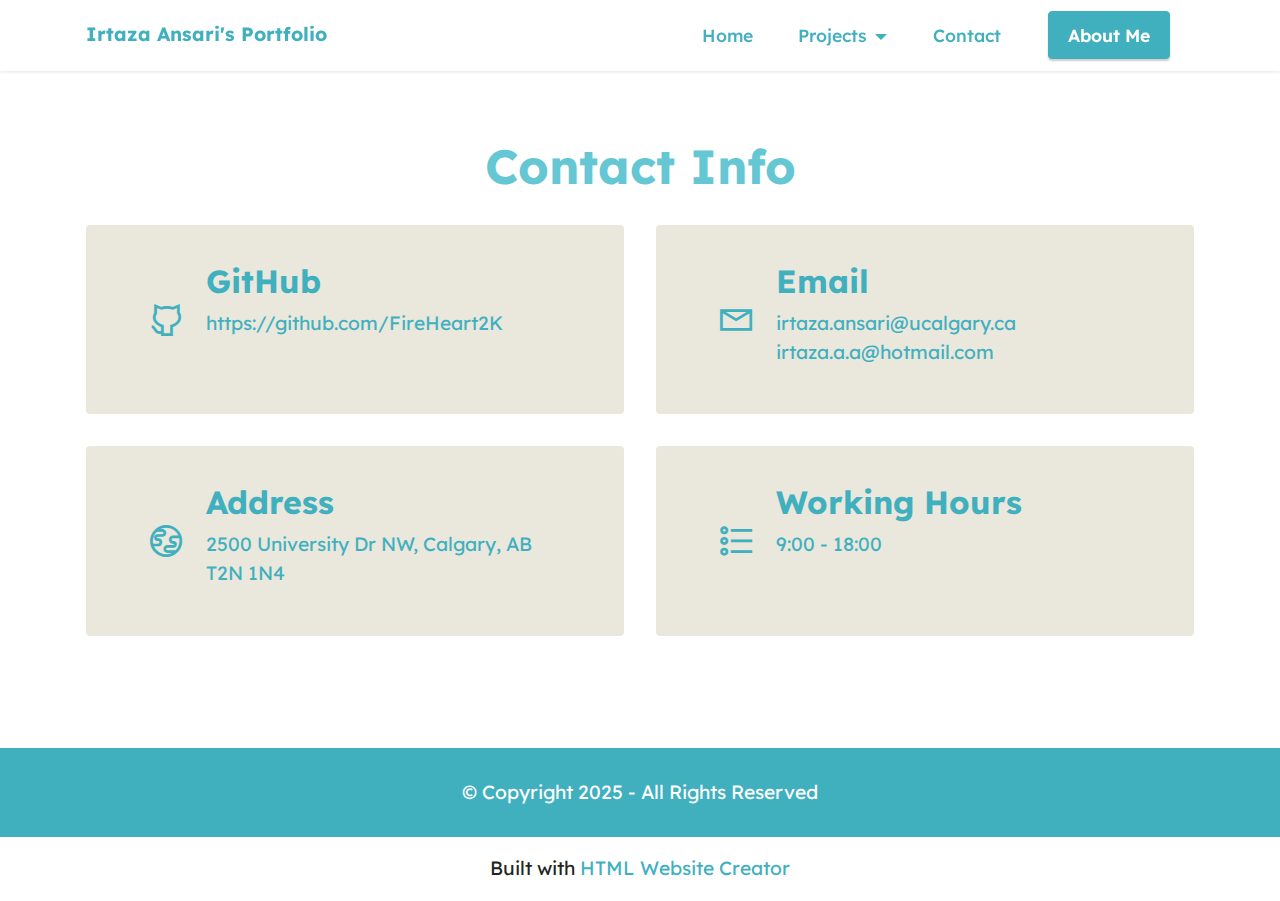
==== commit 3ef08801: "create github pages" ====
--- a/contact.html
+++ b/contact.html
@@ -38,7 +38,7 @@
         <div class="container">
             <div class="navbar-brand">
                 
-                <span class="navbar-caption-wrap"><a class="navbar-caption text-success text-primary display-7" href="https://fireheart2k.github.io/irtaza-CPSC_581-HCI_portfolio/">Irtaza Ansari</a></span>
+                <span class="navbar-caption-wrap"><a class="navbar-caption text-success display-7" href="https://fireheart2k.github.io/irtaza-CPSC_581-HCI_portfolio/">Irtaza Ansari's Portfolio&nbsp;<br></a></span>
             </div>
             <button class="navbar-toggler" type="button" data-toggle="collapse" data-bs-toggle="collapse" data-target="#navbarSupportedContent" data-bs-target="#navbarSupportedContent" aria-controls="navbarNavAltMarkup" aria-expanded="false" aria-label="Toggle navigation">
                 <div class="hamburger">
@@ -49,8 +49,8 @@
                 </div>
             </button>
             <div class="collapse navbar-collapse" id="navbarSupportedContent">
-                <ul class="navbar-nav nav-dropdown" data-app-modern-menu="true"><li class="nav-item"><a class="nav-link link text-success text-primary display-4" href="index.html">Home</a></li>
-                    <li class="nav-item dropdown"><a class="nav-link link dropdown-toggle text-success display-4" href="index.html#gallery5-3" data-toggle="dropdown-submenu" data-bs-toggle="dropdown" data-bs-auto-close="outside" aria-expanded="false">Projects</a><div class="dropdown-menu" aria-labelledby="dropdown-708"><a class="dropdown-item text-success text-primary display-4" href="project1.html">Project 1</a><a class="dropdown-item text-success text-primary display-4" href="project2.html">Project 2</a><a class="dropdown-item text-success text-primary display-4" href="project3.html">Project 3</a><a class="dropdown-item text-success text-primary display-4" href="project4.html">Project 4</a></div></li><li class="nav-item"><a class="nav-link link text-success text-primary display-4" href="contact.html">Contact</a></li></ul>
+                <ul class="navbar-nav nav-dropdown" data-app-modern-menu="true"><li class="nav-item"><a class="nav-link link text-success display-4" href="index.html">Home</a></li>
+                    <li class="nav-item dropdown open"><a class="nav-link link dropdown-toggle text-success show display-4" href="index.html#gallery5-3" data-toggle="dropdown-submenu" data-bs-toggle="dropdown" data-bs-auto-close="outside" aria-expanded="true">Projects</a><div class="dropdown-menu show" aria-labelledby="dropdown-708" data-bs-popper="none"><a class="dropdown-item text-success display-4" href="index.html#gallery5-3">Project 1</a><a class="dropdown-item text-success display-4" href="index.html#gallery5-3">Project 2</a><a class="dropdown-item text-success display-4" href="index.html#gallery5-3">Project 3</a><a class="dropdown-item text-success display-4" href="index.html#gallery5-3">Project 4</a></div></li><li class="nav-item"><a class="nav-link link text-success display-4" href="index.html#image1-b">Contact</a></li></ul>
                 
                 <div class="navbar-buttons mbr-section-btn"><a class="btn btn-success display-4" href="index.html#form4-6">About Me</a></div>
             </div>
@@ -139,12 +139,12 @@
         <div class="media-container-row align-center mbr-white">
             <div class="col-12">
                 <p class="mbr-text mb-0 mbr-fonts-style display-7">
-                    © Copyright 2025 Mobirise - All Rights Reserved
+                    © Copyright 2025 - All Rights Reserved
                 </p>
             </div>
         </div>
     </div>
-</section><section class="display-7" style="padding: 0;align-items: center;justify-content: center;flex-wrap: wrap;    align-content: center;display: flex;position: relative;height: 4rem;"><a href="https://mobiri.se/2873247" style="flex: 1 1;height: 4rem;position: absolute;width: 100%;z-index: 1;"><img alt="" style="height: 4rem;" src="[data-uri]"></a><p style="margin: 0;text-align: center;" class="display-7">Built with &#8204;</p><a style="z-index:1" href="https://mobirise.com/builder/landing-page-builder.html">Landing Page Builder</a></section><script src="assets/bootstrap/js/bootstrap.bundle.min.js"></script>  <script src="assets/smoothscroll/smooth-scroll.js"></script>  <script src="assets/ytplayer/index.js"></script>  <script src="assets/dropdown/js/navbar-dropdown.js"></script>  <script src="assets/theme/js/script.js"></script>  
+</section><section class="display-7" style="padding: 0;align-items: center;justify-content: center;flex-wrap: wrap;    align-content: center;display: flex;position: relative;height: 4rem;"><a href="https://mobiri.se/2873247" style="flex: 1 1;height: 4rem;position: absolute;width: 100%;z-index: 1;"><img alt="" style="height: 4rem;" src="[data-uri]"></a><p style="margin: 0;text-align: center;" class="display-7">Built with &#8204;</p><a style="z-index:1" href="https://mobirise.com/html-builder.html">HTML Website Creator</a></section><script src="assets/bootstrap/js/bootstrap.bundle.min.js"></script>  <script src="assets/smoothscroll/smooth-scroll.js"></script>  <script src="assets/ytplayer/index.js"></script>  <script src="assets/dropdown/js/navbar-dropdown.js"></script>  <script src="assets/theme/js/script.js"></script>  
   
   
 </body>
--- a/assets/mobirise/css/mbr-additional.css
+++ b/assets/mobirise/css/mbr-additional.css
@@ -96,7 +96,7 @@
   border-radius: 4px;
 }
 .bg-primary {
-  background-color: #e85a4f !important;
+  background-color: #40b0bf !important;
 }
 .bg-success {
   background-color: #40b0bf !important;
@@ -112,8 +112,8 @@
 }
 .btn-primary,
 .btn-primary:active {
-  background-color: #e85a4f !important;
-  border-color: #e85a4f !important;
+  background-color: #40b0bf !important;
+  border-color: #40b0bf !important;
   color: #ffffff !important;
   box-shadow: 0 2px 2px 0 rgba(0, 0, 0, 0.2);
 }
@@ -122,15 +122,15 @@
 .btn-primary.focus,
 .btn-primary.active {
   color: #ffffff !important;
-  background-color: #c6261a !important;
-  border-color: #c6261a !important;
+  background-color: #2a747e !important;
+  border-color: #2a747e !important;
   box-shadow: 0 2px 5px 0 rgba(0, 0, 0, 0.2);
 }
 .btn-primary.disabled,
 .btn-primary:disabled {
   color: #ffffff !important;
-  background-color: #c6261a !important;
-  border-color: #c6261a !important;
+  background-color: #2a747e !important;
+  border-color: #2a747e !important;
 }
 .btn-secondary,
 .btn-secondary:active {
@@ -290,13 +290,13 @@
 .btn-primary-outline:active {
   background-color: transparent !important;
   border-color: transparent;
-  color: #e85a4f;
+  color: #40b0bf;
 }
 .btn-primary-outline:hover,
 .btn-primary-outline:focus,
 .btn-primary-outline.focus,
 .btn-primary-outline.active {
-  color: #c6261a !important;
+  color: #2a747e !important;
   background-color: transparent!important;
   border-color: transparent!important;
   box-shadow: none!important;
@@ -304,8 +304,8 @@
 .btn-primary-outline.disabled,
 .btn-primary-outline:disabled {
   color: #ffffff !important;
-  background-color: #e85a4f !important;
-  border-color: #e85a4f !important;
+  background-color: #40b0bf !important;
+  border-color: #40b0bf !important;
 }
 .btn-secondary-outline,
 .btn-secondary-outline:active {
@@ -455,7 +455,7 @@
   border-color: #fafafa !important;
 }
 .text-primary {
-  color: #e85a4f !important;
+  color: #40b0bf !important;
 }
 .text-secondary {
   color: #d8c3a5 !important;
@@ -481,7 +481,7 @@
 a.text-primary:hover,
 a.text-primary:focus,
 a.text-primary.active {
-  color: #b92418 !important;
+  color: #266a73 !important;
 }
 a.text-secondary:hover,
 a.text-secondary:focus,
@@ -532,7 +532,7 @@
   background-position: 0px 1.2em;
 }
 .nav-tabs .nav-link.active {
-  color: #e85a4f;
+  color: #40b0bf;
 }
 .nav-tabs .nav-link:not(.active) {
   color: #232323;
@@ -550,8 +550,8 @@
   background-color: #ff9966;
 }
 .mbr-gallery-filter li.active .btn {
-  background-color: #e85a4f;
-  border-color: #e85a4f;
+  background-color: #40b0bf;
+  border-color: #40b0bf;
   color: #ffffff;
 }
 .mbr-gallery-filter li.active .btn:focus {
@@ -559,11 +559,11 @@
 }
 a,
 a:hover {
-  color: #e85a4f;
+  color: #40b0bf;
 }
 .mbr-plan-header.bg-primary .mbr-plan-subtitle,
 .mbr-plan-header.bg-primary .mbr-plan-price-desc {
-  color: #ffffff;
+  color: #a0d8df;
 }
 .mbr-plan-header.bg-success .mbr-plan-subtitle,
 .mbr-plan-header.bg-success .mbr-plan-price-desc {
@@ -597,7 +597,7 @@
 .form-control:hover,
 .form-control:focus {
   box-shadow: rgba(0, 0, 0, 0.07) 0px 1px 1px 0px, rgba(0, 0, 0, 0.07) 0px 1px 3px 0px, rgba(0, 0, 0, 0.03) 0px 0px 0px 1px;
-  border-color: #e85a4f !important;
+  border-color: #40b0bf !important;
 }
 .form-control:-webkit-input-placeholder {
   font-family: 'Lexend', sans-serif;
@@ -609,19 +609,19 @@
   font-size: 1.375rem;
 }
 blockquote {
-  border-color: #e85a4f;
+  border-color: #40b0bf;
 }
 /* Forms */
 .jq-selectbox li:hover,
 .jq-selectbox li.selected {
-  background-color: #e85a4f;
+  background-color: #40b0bf;
   color: #ffffff;
 }
 .jq-number__spin {
   transition: 0.25s ease;
 }
 .jq-number__spin:hover {
-  border-color: #e85a4f;
+  border-color: #40b0bf;
 }
 .jq-selectbox .jq-selectbox__trigger-arrow,
 .jq-number__spin.minus:after,
@@ -633,14 +633,14 @@
 .jq-selectbox:hover .jq-selectbox__trigger-arrow,
 .jq-number__spin.minus:hover:after,
 .jq-number__spin.plus:hover:after {
-  border-top-color: #e85a4f;
-  border-bottom-color: #e85a4f;
+  border-top-color: #40b0bf;
+  border-bottom-color: #40b0bf;
 }
 .xdsoft_datetimepicker .xdsoft_calendar td.xdsoft_default,
 .xdsoft_datetimepicker .xdsoft_calendar td.xdsoft_current,
 .xdsoft_datetimepicker .xdsoft_timepicker .xdsoft_time_box > div > div.xdsoft_current {
-  color: #ffffff !important;
-  background-color: #e85a4f !important;
+  color: #000000 !important;
+  background-color: #40b0bf !important;
   box-shadow: none !important;
 }
 .xdsoft_datetimepicker .xdsoft_calendar td:hover,
@@ -671,7 +671,7 @@
   top: 50%;
   left: 50%;
   transform: translateX(-50%) translateY(-50%);
-  background-image: url("data:image/svg+xml;charset=UTF-8,%3csvg width='32' height='32' viewBox='0 0 64 64' xmlns='http://www.w3.org/2000/svg' stroke='%23e85a4f' %3e%3cg fill='none' fill-rule='evenodd'%3e%3cg transform='translate(16 16)' stroke-width='2'%3e%3ccircle stroke-opacity='.5' cx='16' cy='16' r='16'/%3e%3cpath d='M32 16c0-9.94-8.06-16-16-16'%3e%3canimateTransform attributeName='transform' type='rotate' from='0 16 16' to='360 16 16' dur='1s' repeatCount='indefinite'/%3e%3c/path%3e%3c/g%3e%3c/g%3e%3c/svg%3e");
+  background-image: url("data:image/svg+xml;charset=UTF-8,%3csvg width='32' height='32' viewBox='0 0 64 64' xmlns='http://www.w3.org/2000/svg' stroke='%2340b0bf' %3e%3cg fill='none' fill-rule='evenodd'%3e%3cg transform='translate(16 16)' stroke-width='2'%3e%3ccircle stroke-opacity='.5' cx='16' cy='16' r='16'/%3e%3cpath d='M32 16c0-9.94-8.06-16-16-16'%3e%3canimateTransform attributeName='transform' type='rotate' from='0 16 16' to='360 16 16' dur='1s' repeatCount='indefinite'/%3e%3c/path%3e%3c/g%3e%3c/g%3e%3c/svg%3e");
 }
 section.lazy-placeholder:after {
   opacity: 0.5;
@@ -718,7 +718,7 @@
 }
 .cid-sFF0ciwnEL .dropdown-item:hover,
 .cid-sFF0ciwnEL .dropdown-item:focus {
-  background: #e85a4f !important;
+  background: #40b0bf !important;
   color: white !important;
 }
 .cid-sFF0ciwnEL .dropdown-item:first-child {
@@ -1054,42 +1054,2053 @@
 .cid-sFF0SGinka .mbr-section-btn {
   color: #8e8d8a;
 }
-.cid-sFF3B84VW8 {
+.cid-tqx6sFDVLg {
+  padding-top: 0rem;
+  padding-bottom: 4rem;
+  background-color: #eae7dc;
+}
+.cid-tqx6sFDVLg .mbr-text {
+  color: #40b0bf;
+}
+.cid-sFF3CYc3p7 {
+  padding-top: 30px;
+  padding-bottom: 30px;
+  background-color: #40b0bf;
+  overflow: hidden;
+}
+.cid-tqwTeTfVI6 {
+  z-index: 1000;
+  width: 100%;
+  position: relative;
+  min-height: 60px;
+}
+.cid-tqwTeTfVI6 nav.navbar {
+  position: fixed;
+}
+.cid-tqwTeTfVI6 .dropdown-item:before {
+  font-family: Moririse2 !important;
+  content: "\e966";
+  display: inline-block;
+  width: 0;
+  position: absolute;
+  left: 1rem;
+  top: 0.5rem;
+  margin-right: 0.5rem;
+  line-height: 1;
+  font-size: inherit;
+  vertical-align: middle;
+  text-align: center;
+  overflow: hidden;
+  transform: scale(0, 1);
+  transition: all 0.25s ease-in-out;
+}
+.cid-tqwTeTfVI6 .dropdown-menu {
+  padding: 0;
+  border-radius: 4px;
+  box-shadow: 0 1px 3px 0 rgba(0, 0, 0, 0.1);
+}
+.cid-tqwTeTfVI6 .dropdown-item {
+  border-bottom: 1px solid #e6e6e6;
+}
+.cid-tqwTeTfVI6 .dropdown-item:hover,
+.cid-tqwTeTfVI6 .dropdown-item:focus {
+  background: #40b0bf !important;
+  color: white !important;
+}
+.cid-tqwTeTfVI6 .dropdown-item:first-child {
+  border-top-left-radius: 4px;
+  border-top-right-radius: 4px;
+}
+.cid-tqwTeTfVI6 .dropdown-item:last-child {
+  border-bottom: none;
+  border-bottom-left-radius: 4px;
+  border-bottom-right-radius: 4px;
+}
+.cid-tqwTeTfVI6 .nav-dropdown .link {
+  padding: 0 0.3em !important;
+  margin: 0.667em 1em !important;
+}
+.cid-tqwTeTfVI6 .nav-dropdown .link.dropdown-toggle::after {
+  margin-left: 0.5rem;
+  margin-top: 0.2rem;
+}
+.cid-tqwTeTfVI6 .nav-link {
+  position: relative;
+}
+.cid-tqwTeTfVI6 .container {
+  display: flex;
+  margin: auto;
+}
+.cid-tqwTeTfVI6 .iconfont-wrapper {
+  color: #000000 !important;
+  font-size: 1.5rem;
+  padding-right: 0.5rem;
+}
+.cid-tqwTeTfVI6 .dropdown-menu,
+.cid-tqwTeTfVI6 .navbar.opened {
+  background: #ffffff !important;
+}
+.cid-tqwTeTfVI6 .nav-item:focus,
+.cid-tqwTeTfVI6 .nav-link:focus {
+  outline: none;
+}
+.cid-tqwTeTfVI6 .dropdown .dropdown-menu .dropdown-item {
+  width: auto;
+  transition: all 0.25s ease-in-out;
+}
+.cid-tqwTeTfVI6 .dropdown .dropdown-menu .dropdown-item::after {
+  right: 0.5rem;
+}
+.cid-tqwTeTfVI6 .dropdown .dropdown-menu .dropdown-item .mbr-iconfont {
+  margin-right: 0.5rem;
+  vertical-align: sub;
+}
+.cid-tqwTeTfVI6 .dropdown .dropdown-menu .dropdown-item .mbr-iconfont:before {
+  display: inline-block;
+  transform: scale(1, 1);
+  transition: all 0.25s ease-in-out;
+}
+.cid-tqwTeTfVI6 .collapsed .dropdown-menu .dropdown-item:before {
+  display: none;
+}
+.cid-tqwTeTfVI6 .collapsed .dropdown .dropdown-menu .dropdown-item {
+  padding: 0.235em 1.5em 0.235em 1.5em !important;
+  transition: none;
+  margin: 0 !important;
+}
+.cid-tqwTeTfVI6 .navbar {
+  min-height: 70px;
+  transition: all 0.3s;
+  border-bottom: 1px solid transparent;
+  box-shadow: 0 1px 3px 0 rgba(0, 0, 0, 0.1);
+  background: #ffffff;
+}
+.cid-tqwTeTfVI6 .navbar.opened {
+  transition: all 0.3s;
+}
+.cid-tqwTeTfVI6 .navbar .dropdown-item {
+  padding: 0.5rem 1.8rem;
+}
+.cid-tqwTeTfVI6 .navbar .navbar-logo img {
+  width: auto;
+}
+.cid-tqwTeTfVI6 .navbar .navbar-collapse {
+  justify-content: flex-end;
+  z-index: 1;
+}
+.cid-tqwTeTfVI6 .navbar.collapsed {
+  justify-content: center;
+}
+.cid-tqwTeTfVI6 .navbar.collapsed .nav-item .nav-link::before {
+  display: none;
+}
+.cid-tqwTeTfVI6 .navbar.collapsed.opened .dropdown-menu {
+  top: 0;
+}
+.cid-tqwTeTfVI6 .navbar.collapsed .dropdown-menu .dropdown-submenu {
+  left: 0 !important;
+}
+.cid-tqwTeTfVI6 .navbar.collapsed .dropdown-menu .dropdown-item:after {
+  right: auto;
+}
+.cid-tqwTeTfVI6 .navbar.collapsed .dropdown-menu .dropdown-toggle[data-toggle="dropdown-submenu"]:after {
+  margin-left: 0.5rem;
+  margin-top: 0.2rem;
+  border-top: 0.35em solid;
+  border-right: 0.35em solid transparent;
+  border-left: 0.35em solid transparent;
+  border-bottom: 0;
+  top: 41%;
+}
+.cid-tqwTeTfVI6 .navbar.collapsed ul.navbar-nav li {
+  margin: auto;
+}
+.cid-tqwTeTfVI6 .navbar.collapsed .dropdown-menu .dropdown-item {
+  padding: 0.25rem 1.5rem;
+  text-align: center;
+}
+.cid-tqwTeTfVI6 .navbar.collapsed .icons-menu {
+  padding-left: 0;
+  padding-right: 0;
+  padding-top: 0.5rem;
+  padding-bottom: 0.5rem;
+}
+@media (max-width: 991px) {
+  .cid-tqwTeTfVI6 .navbar .nav-item .nav-link::before {
+    display: none;
+  }
+  .cid-tqwTeTfVI6 .navbar.opened .dropdown-menu {
+    top: 0;
+  }
+  .cid-tqwTeTfVI6 .navbar .dropdown-menu .dropdown-submenu {
+    left: 0 !important;
+  }
+  .cid-tqwTeTfVI6 .navbar .dropdown-menu .dropdown-item:after {
+    right: auto;
+  }
+  .cid-tqwTeTfVI6 .navbar .dropdown-menu .dropdown-toggle[data-toggle="dropdown-submenu"]:after {
+    margin-left: 0.5rem;
+    margin-top: 0.2rem;
+    border-top: 0.35em solid;
+    border-right: 0.35em solid transparent;
+    border-left: 0.35em solid transparent;
+    border-bottom: 0;
+    top: 40%;
+  }
+  .cid-tqwTeTfVI6 .navbar .navbar-logo img {
+    height: 3rem !important;
+  }
+  .cid-tqwTeTfVI6 .navbar ul.navbar-nav li {
+    margin: auto;
+  }
+  .cid-tqwTeTfVI6 .navbar .dropdown-menu .dropdown-item {
+    padding: 0.25rem 1.5rem !important;
+    text-align: center;
+  }
+  .cid-tqwTeTfVI6 .navbar .navbar-brand {
+    flex-shrink: initial;
+    flex-basis: auto;
+    word-break: break-word;
+    padding-right: 2rem;
+  }
+  .cid-tqwTeTfVI6 .navbar .navbar-toggler {
+    flex-basis: auto;
+  }
+  .cid-tqwTeTfVI6 .navbar .icons-menu {
+    padding-left: 0;
+    padding-top: 0.5rem;
+    padding-bottom: 0.5rem;
+  }
+}
+.cid-tqwTeTfVI6 .navbar.navbar-short {
+  min-height: 60px;
+}
+.cid-tqwTeTfVI6 .navbar.navbar-short .navbar-logo img {
+  height: 2.5rem !important;
+}
+.cid-tqwTeTfVI6 .navbar.navbar-short .navbar-brand {
+  min-height: 60px;
+  padding: 0;
+}
+.cid-tqwTeTfVI6 .navbar-brand {
+  min-height: 70px;
+  flex-shrink: 0;
+  align-items: center;
+  margin-right: 0;
+  padding: 10px 0;
+  transition: all 0.3s;
+  word-break: break-word;
+  z-index: 1;
+}
+.cid-tqwTeTfVI6 .navbar-brand .navbar-caption {
+  line-height: inherit !important;
+}
+.cid-tqwTeTfVI6 .navbar-brand .navbar-logo a {
+  outline: none;
+}
+.cid-tqwTeTfVI6 .dropdown-item.active,
+.cid-tqwTeTfVI6 .dropdown-item:active {
+  background-color: transparent;
+}
+.cid-tqwTeTfVI6 .navbar-expand-lg .navbar-nav .nav-link {
+  padding: 0;
+}
+.cid-tqwTeTfVI6 .nav-dropdown .link.dropdown-toggle {
+  margin-right: 1.667em;
+}
+.cid-tqwTeTfVI6 .nav-dropdown .link.dropdown-toggle[aria-expanded="true"] {
+  margin-right: 0;
+  padding: 0.667em 1.667em;
+}
+.cid-tqwTeTfVI6 .navbar.navbar-expand-lg .dropdown .dropdown-menu {
+  background: #ffffff;
+}
+.cid-tqwTeTfVI6 .navbar.navbar-expand-lg .dropdown .dropdown-menu .dropdown-submenu {
+  margin: 0;
+  left: 100%;
+}
+.cid-tqwTeTfVI6 .navbar .dropdown.open > .dropdown-menu {
+  display: block;
+}
+.cid-tqwTeTfVI6 ul.navbar-nav {
+  flex-wrap: wrap;
+}
+.cid-tqwTeTfVI6 .navbar-buttons {
+  text-align: center;
+  min-width: 170px;
+}
+.cid-tqwTeTfVI6 button.navbar-toggler {
+  outline: none;
+  width: 31px;
+  height: 20px;
+  cursor: pointer;
+  transition: all 0.2s;
+  position: relative;
+  align-self: center;
+}
+.cid-tqwTeTfVI6 button.navbar-toggler .hamburger span {
+  position: absolute;
+  right: 0;
+  width: 30px;
+  height: 2px;
+  border-right: 5px;
+  background-color: #000000;
+}
+.cid-tqwTeTfVI6 button.navbar-toggler .hamburger span:nth-child(1) {
+  top: 0;
+  transition: all 0.2s;
+}
+.cid-tqwTeTfVI6 button.navbar-toggler .hamburger span:nth-child(2) {
+  top: 8px;
+  transition: all 0.15s;
+}
+.cid-tqwTeTfVI6 button.navbar-toggler .hamburger span:nth-child(3) {
+  top: 8px;
+  transition: all 0.15s;
+}
+.cid-tqwTeTfVI6 button.navbar-toggler .hamburger span:nth-child(4) {
+  top: 16px;
+  transition: all 0.2s;
+}
+.cid-tqwTeTfVI6 nav.opened .hamburger span:nth-child(1) {
+  top: 8px;
+  width: 0;
+  opacity: 0;
+  right: 50%;
+  transition: all 0.2s;
+}
+.cid-tqwTeTfVI6 nav.opened .hamburger span:nth-child(2) {
+  transform: rotate(45deg);
+  transition: all 0.25s;
+}
+.cid-tqwTeTfVI6 nav.opened .hamburger span:nth-child(3) {
+  transform: rotate(-45deg);
+  transition: all 0.25s;
+}
+.cid-tqwTeTfVI6 nav.opened .hamburger span:nth-child(4) {
+  top: 8px;
+  width: 0;
+  opacity: 0;
+  right: 50%;
+  transition: all 0.2s;
+}
+.cid-tqwTeTfVI6 .navbar-dropdown {
+  padding: 0 1rem;
+  position: fixed;
+}
+.cid-tqwTeTfVI6 a.nav-link {
+  display: flex;
+  align-items: center;
+  justify-content: center;
+}
+.cid-tqwTeTfVI6 .icons-menu {
+  flex-wrap: nowrap;
+  display: flex;
+  justify-content: center;
+  padding-left: 1rem;
+  padding-right: 1rem;
+  padding-top: 0.3rem;
+  text-align: center;
+}
+@media screen and (-ms-high-contrast: active), (-ms-high-contrast: none) {
+  .cid-tqwTeTfVI6 .navbar {
+    height: 70px;
+  }
+  .cid-tqwTeTfVI6 .navbar.opened {
+    height: auto;
+  }
+  .cid-tqwTeTfVI6 .nav-item .nav-link:hover::before {
+    width: 175%;
+    max-width: calc(100% + 2rem);
+    left: -1rem;
+  }
+}
+.cid-tqwTeTSYU0 {
+  padding-top: 5rem;
+  padding-bottom: 5rem;
+  background-color: #eae7dc;
+}
+.cid-tqwTeTSYU0 .row {
+  align-items: center;
+}
+@media (max-width: 991px) {
+  .cid-tqwTeTSYU0 .image-wrapper {
+    padding: 1rem;
+  }
+}
+@media (min-width: 992px) {
+  .cid-tqwTeTSYU0 .text-wrapper {
+    padding: 0 2rem;
+  }
+}
+.cid-tqwTeTSYU0 .mbr-section-title {
+  color: #40b0bf;
+}
+.cid-tqwTeTSYU0 .mbr-text,
+.cid-tqwTeTSYU0 .mbr-section-btn {
+  color: #8e8d8a;
+}
+.cid-tqwTeUnMOJ {
   padding-top: 5rem;
   padding-bottom: 5rem;
   background-color: #ffffff;
 }
-.cid-sFF3B84VW8 .image-wrapper {
+.cid-tqwTeUnMOJ .image-wrapper {
   display: flex;
   align-items: center;
 }
-.cid-sFF3B84VW8 .card-wrapper {
+.cid-tqwTeUnMOJ .card-wrapper {
   margin-bottom: 2rem;
   display: flex;
   border-radius: 4px;
   background: #eae7dc;
 }
 @media (max-width: 991px) {
-  .cid-sFF3B84VW8 .card-wrapper {
+  .cid-tqwTeUnMOJ .card-wrapper {
     padding: 1rem 2rem;
   }
 }
 @media (min-width: 992px) {
-  .cid-sFF3B84VW8 .card-wrapper {
+  .cid-tqwTeUnMOJ .card-wrapper {
     padding: 2rem 4rem;
   }
 }
-.cid-sFF3B84VW8 .mbr-iconfont {
+.cid-tqwTeUnMOJ .mbr-iconfont {
   font-size: 2rem;
   padding-right: 1.5rem;
-  color: #e85a4f;
-}
-.cid-sFF3B84VW8 .mbr-section-title {
   color: #40b0bf;
 }
-.cid-sFF3CYc3p7 {
+.cid-tqwTeUnMOJ .mbr-section-title {
+  color: #40b0bf;
+}
+.cid-tqwTeUQBJV {
   padding-top: 30px;
   padding-bottom: 30px;
-  background-color: #232323;
+  background-color: #40b0bf;
   overflow: hidden;
 }
+.cid-tqwTpum11u {
+  z-index: 1000;
+  width: 100%;
+  position: relative;
+  min-height: 60px;
+}
+.cid-tqwTpum11u nav.navbar {
+  position: fixed;
+}
+.cid-tqwTpum11u .dropdown-item:before {
+  font-family: Moririse2 !important;
+  content: "\e966";
+  display: inline-block;
+  width: 0;
+  position: absolute;
+  left: 1rem;
+  top: 0.5rem;
+  margin-right: 0.5rem;
+  line-height: 1;
+  font-size: inherit;
+  vertical-align: middle;
+  text-align: center;
+  overflow: hidden;
+  transform: scale(0, 1);
+  transition: all 0.25s ease-in-out;
+}
+.cid-tqwTpum11u .dropdown-menu {
+  padding: 0;
+  border-radius: 4px;
+  box-shadow: 0 1px 3px 0 rgba(0, 0, 0, 0.1);
+}
+.cid-tqwTpum11u .dropdown-item {
+  border-bottom: 1px solid #e6e6e6;
+}
+.cid-tqwTpum11u .dropdown-item:hover,
+.cid-tqwTpum11u .dropdown-item:focus {
+  background: #40b0bf !important;
+  color: white !important;
+}
+.cid-tqwTpum11u .dropdown-item:first-child {
+  border-top-left-radius: 4px;
+  border-top-right-radius: 4px;
+}
+.cid-tqwTpum11u .dropdown-item:last-child {
+  border-bottom: none;
+  border-bottom-left-radius: 4px;
+  border-bottom-right-radius: 4px;
+}
+.cid-tqwTpum11u .nav-dropdown .link {
+  padding: 0 0.3em !important;
+  margin: 0.667em 1em !important;
+}
+.cid-tqwTpum11u .nav-dropdown .link.dropdown-toggle::after {
+  margin-left: 0.5rem;
+  margin-top: 0.2rem;
+}
+.cid-tqwTpum11u .nav-link {
+  position: relative;
+}
+.cid-tqwTpum11u .container {
+  display: flex;
+  margin: auto;
+}
+.cid-tqwTpum11u .iconfont-wrapper {
+  color: #000000 !important;
+  font-size: 1.5rem;
+  padding-right: 0.5rem;
+}
+.cid-tqwTpum11u .dropdown-menu,
+.cid-tqwTpum11u .navbar.opened {
+  background: #ffffff !important;
+}
+.cid-tqwTpum11u .nav-item:focus,
+.cid-tqwTpum11u .nav-link:focus {
+  outline: none;
+}
+.cid-tqwTpum11u .dropdown .dropdown-menu .dropdown-item {
+  width: auto;
+  transition: all 0.25s ease-in-out;
+}
+.cid-tqwTpum11u .dropdown .dropdown-menu .dropdown-item::after {
+  right: 0.5rem;
+}
+.cid-tqwTpum11u .dropdown .dropdown-menu .dropdown-item .mbr-iconfont {
+  margin-right: 0.5rem;
+  vertical-align: sub;
+}
+.cid-tqwTpum11u .dropdown .dropdown-menu .dropdown-item .mbr-iconfont:before {
+  display: inline-block;
+  transform: scale(1, 1);
+  transition: all 0.25s ease-in-out;
+}
+.cid-tqwTpum11u .collapsed .dropdown-menu .dropdown-item:before {
+  display: none;
+}
+.cid-tqwTpum11u .collapsed .dropdown .dropdown-menu .dropdown-item {
+  padding: 0.235em 1.5em 0.235em 1.5em !important;
+  transition: none;
+  margin: 0 !important;
+}
+.cid-tqwTpum11u .navbar {
+  min-height: 70px;
+  transition: all 0.3s;
+  border-bottom: 1px solid transparent;
+  box-shadow: 0 1px 3px 0 rgba(0, 0, 0, 0.1);
+  background: #ffffff;
+}
+.cid-tqwTpum11u .navbar.opened {
+  transition: all 0.3s;
+}
+.cid-tqwTpum11u .navbar .dropdown-item {
+  padding: 0.5rem 1.8rem;
+}
+.cid-tqwTpum11u .navbar .navbar-logo img {
+  width: auto;
+}
+.cid-tqwTpum11u .navbar .navbar-collapse {
+  justify-content: flex-end;
+  z-index: 1;
+}
+.cid-tqwTpum11u .navbar.collapsed {
+  justify-content: center;
+}
+.cid-tqwTpum11u .navbar.collapsed .nav-item .nav-link::before {
+  display: none;
+}
+.cid-tqwTpum11u .navbar.collapsed.opened .dropdown-menu {
+  top: 0;
+}
+.cid-tqwTpum11u .navbar.collapsed .dropdown-menu .dropdown-submenu {
+  left: 0 !important;
+}
+.cid-tqwTpum11u .navbar.collapsed .dropdown-menu .dropdown-item:after {
+  right: auto;
+}
+.cid-tqwTpum11u .navbar.collapsed .dropdown-menu .dropdown-toggle[data-toggle="dropdown-submenu"]:after {
+  margin-left: 0.5rem;
+  margin-top: 0.2rem;
+  border-top: 0.35em solid;
+  border-right: 0.35em solid transparent;
+  border-left: 0.35em solid transparent;
+  border-bottom: 0;
+  top: 41%;
+}
+.cid-tqwTpum11u .navbar.collapsed ul.navbar-nav li {
+  margin: auto;
+}
+.cid-tqwTpum11u .navbar.collapsed .dropdown-menu .dropdown-item {
+  padding: 0.25rem 1.5rem;
+  text-align: center;
+}
+.cid-tqwTpum11u .navbar.collapsed .icons-menu {
+  padding-left: 0;
+  padding-right: 0;
+  padding-top: 0.5rem;
+  padding-bottom: 0.5rem;
+}
+@media (max-width: 991px) {
+  .cid-tqwTpum11u .navbar .nav-item .nav-link::before {
+    display: none;
+  }
+  .cid-tqwTpum11u .navbar.opened .dropdown-menu {
+    top: 0;
+  }
+  .cid-tqwTpum11u .navbar .dropdown-menu .dropdown-submenu {
+    left: 0 !important;
+  }
+  .cid-tqwTpum11u .navbar .dropdown-menu .dropdown-item:after {
+    right: auto;
+  }
+  .cid-tqwTpum11u .navbar .dropdown-menu .dropdown-toggle[data-toggle="dropdown-submenu"]:after {
+    margin-left: 0.5rem;
+    margin-top: 0.2rem;
+    border-top: 0.35em solid;
+    border-right: 0.35em solid transparent;
+    border-left: 0.35em solid transparent;
+    border-bottom: 0;
+    top: 40%;
+  }
+  .cid-tqwTpum11u .navbar .navbar-logo img {
+    height: 3rem !important;
+  }
+  .cid-tqwTpum11u .navbar ul.navbar-nav li {
+    margin: auto;
+  }
+  .cid-tqwTpum11u .navbar .dropdown-menu .dropdown-item {
+    padding: 0.25rem 1.5rem !important;
+    text-align: center;
+  }
+  .cid-tqwTpum11u .navbar .navbar-brand {
+    flex-shrink: initial;
+    flex-basis: auto;
+    word-break: break-word;
+    padding-right: 2rem;
+  }
+  .cid-tqwTpum11u .navbar .navbar-toggler {
+    flex-basis: auto;
+  }
+  .cid-tqwTpum11u .navbar .icons-menu {
+    padding-left: 0;
+    padding-top: 0.5rem;
+    padding-bottom: 0.5rem;
+  }
+}
+.cid-tqwTpum11u .navbar.navbar-short {
+  min-height: 60px;
+}
+.cid-tqwTpum11u .navbar.navbar-short .navbar-logo img {
+  height: 2.5rem !important;
+}
+.cid-tqwTpum11u .navbar.navbar-short .navbar-brand {
+  min-height: 60px;
+  padding: 0;
+}
+.cid-tqwTpum11u .navbar-brand {
+  min-height: 70px;
+  flex-shrink: 0;
+  align-items: center;
+  margin-right: 0;
+  padding: 10px 0;
+  transition: all 0.3s;
+  word-break: break-word;
+  z-index: 1;
+}
+.cid-tqwTpum11u .navbar-brand .navbar-caption {
+  line-height: inherit !important;
+}
+.cid-tqwTpum11u .navbar-brand .navbar-logo a {
+  outline: none;
+}
+.cid-tqwTpum11u .dropdown-item.active,
+.cid-tqwTpum11u .dropdown-item:active {
+  background-color: transparent;
+}
+.cid-tqwTpum11u .navbar-expand-lg .navbar-nav .nav-link {
+  padding: 0;
+}
+.cid-tqwTpum11u .nav-dropdown .link.dropdown-toggle {
+  margin-right: 1.667em;
+}
+.cid-tqwTpum11u .nav-dropdown .link.dropdown-toggle[aria-expanded="true"] {
+  margin-right: 0;
+  padding: 0.667em 1.667em;
+}
+.cid-tqwTpum11u .navbar.navbar-expand-lg .dropdown .dropdown-menu {
+  background: #ffffff;
+}
+.cid-tqwTpum11u .navbar.navbar-expand-lg .dropdown .dropdown-menu .dropdown-submenu {
+  margin: 0;
+  left: 100%;
+}
+.cid-tqwTpum11u .navbar .dropdown.open > .dropdown-menu {
+  display: block;
+}
+.cid-tqwTpum11u ul.navbar-nav {
+  flex-wrap: wrap;
+}
+.cid-tqwTpum11u .navbar-buttons {
+  text-align: center;
+  min-width: 170px;
+}
+.cid-tqwTpum11u button.navbar-toggler {
+  outline: none;
+  width: 31px;
+  height: 20px;
+  cursor: pointer;
+  transition: all 0.2s;
+  position: relative;
+  align-self: center;
+}
+.cid-tqwTpum11u button.navbar-toggler .hamburger span {
+  position: absolute;
+  right: 0;
+  width: 30px;
+  height: 2px;
+  border-right: 5px;
+  background-color: #000000;
+}
+.cid-tqwTpum11u button.navbar-toggler .hamburger span:nth-child(1) {
+  top: 0;
+  transition: all 0.2s;
+}
+.cid-tqwTpum11u button.navbar-toggler .hamburger span:nth-child(2) {
+  top: 8px;
+  transition: all 0.15s;
+}
+.cid-tqwTpum11u button.navbar-toggler .hamburger span:nth-child(3) {
+  top: 8px;
+  transition: all 0.15s;
+}
+.cid-tqwTpum11u button.navbar-toggler .hamburger span:nth-child(4) {
+  top: 16px;
+  transition: all 0.2s;
+}
+.cid-tqwTpum11u nav.opened .hamburger span:nth-child(1) {
+  top: 8px;
+  width: 0;
+  opacity: 0;
+  right: 50%;
+  transition: all 0.2s;
+}
+.cid-tqwTpum11u nav.opened .hamburger span:nth-child(2) {
+  transform: rotate(45deg);
+  transition: all 0.25s;
+}
+.cid-tqwTpum11u nav.opened .hamburger span:nth-child(3) {
+  transform: rotate(-45deg);
+  transition: all 0.25s;
+}
+.cid-tqwTpum11u nav.opened .hamburger span:nth-child(4) {
+  top: 8px;
+  width: 0;
+  opacity: 0;
+  right: 50%;
+  transition: all 0.2s;
+}
+.cid-tqwTpum11u .navbar-dropdown {
+  padding: 0 1rem;
+  position: fixed;
+}
+.cid-tqwTpum11u a.nav-link {
+  display: flex;
+  align-items: center;
+  justify-content: center;
+}
+.cid-tqwTpum11u .icons-menu {
+  flex-wrap: nowrap;
+  display: flex;
+  justify-content: center;
+  padding-left: 1rem;
+  padding-right: 1rem;
+  padding-top: 0.3rem;
+  text-align: center;
+}
+@media screen and (-ms-high-contrast: active), (-ms-high-contrast: none) {
+  .cid-tqwTpum11u .navbar {
+    height: 70px;
+  }
+  .cid-tqwTpum11u .navbar.opened {
+    height: auto;
+  }
+  .cid-tqwTpum11u .nav-item .nav-link:hover::before {
+    width: 175%;
+    max-width: calc(100% + 2rem);
+    left: -1rem;
+  }
+}
+.cid-tqwTpuQ3hc {
+  padding-top: 5rem;
+  padding-bottom: 5rem;
+  background-color: #eae7dc;
+}
+.cid-tqwTpuQ3hc .row {
+  align-items: center;
+}
+@media (max-width: 991px) {
+  .cid-tqwTpuQ3hc .image-wrapper {
+    padding: 1rem;
+  }
+}
+@media (min-width: 992px) {
+  .cid-tqwTpuQ3hc .text-wrapper {
+    padding: 0 2rem;
+  }
+}
+.cid-tqwTpuQ3hc .mbr-section-title {
+  color: #40b0bf;
+}
+.cid-tqwTpuQ3hc .mbr-text,
+.cid-tqwTpuQ3hc .mbr-section-btn {
+  color: #8e8d8a;
+}
+.cid-tqwTpvg4cl {
+  padding-top: 5rem;
+  padding-bottom: 5rem;
+  background-color: #ffffff;
+}
+.cid-tqwTpvg4cl .image-wrapper {
+  display: flex;
+  align-items: center;
+}
+.cid-tqwTpvg4cl .card-wrapper {
+  margin-bottom: 2rem;
+  display: flex;
+  border-radius: 4px;
+  background: #eae7dc;
+}
+@media (max-width: 991px) {
+  .cid-tqwTpvg4cl .card-wrapper {
+    padding: 1rem 2rem;
+  }
+}
+@media (min-width: 992px) {
+  .cid-tqwTpvg4cl .card-wrapper {
+    padding: 2rem 4rem;
+  }
+}
+.cid-tqwTpvg4cl .mbr-iconfont {
+  font-size: 2rem;
+  padding-right: 1.5rem;
+  color: #40b0bf;
+}
+.cid-tqwTpvg4cl .mbr-section-title {
+  color: #40b0bf;
+}
+.cid-tqwTpvLJTL {
+  padding-top: 30px;
+  padding-bottom: 30px;
+  background-color: #40b0bf;
+  overflow: hidden;
+}
+.cid-tqwTwX9Yfv {
+  z-index: 1000;
+  width: 100%;
+  position: relative;
+  min-height: 60px;
+}
+.cid-tqwTwX9Yfv nav.navbar {
+  position: fixed;
+}
+.cid-tqwTwX9Yfv .dropdown-item:before {
+  font-family: Moririse2 !important;
+  content: "\e966";
+  display: inline-block;
+  width: 0;
+  position: absolute;
+  left: 1rem;
+  top: 0.5rem;
+  margin-right: 0.5rem;
+  line-height: 1;
+  font-size: inherit;
+  vertical-align: middle;
+  text-align: center;
+  overflow: hidden;
+  transform: scale(0, 1);
+  transition: all 0.25s ease-in-out;
+}
+.cid-tqwTwX9Yfv .dropdown-menu {
+  padding: 0;
+  border-radius: 4px;
+  box-shadow: 0 1px 3px 0 rgba(0, 0, 0, 0.1);
+}
+.cid-tqwTwX9Yfv .dropdown-item {
+  border-bottom: 1px solid #e6e6e6;
+}
+.cid-tqwTwX9Yfv .dropdown-item:hover,
+.cid-tqwTwX9Yfv .dropdown-item:focus {
+  background: #40b0bf !important;
+  color: white !important;
+}
+.cid-tqwTwX9Yfv .dropdown-item:first-child {
+  border-top-left-radius: 4px;
+  border-top-right-radius: 4px;
+}
+.cid-tqwTwX9Yfv .dropdown-item:last-child {
+  border-bottom: none;
+  border-bottom-left-radius: 4px;
+  border-bottom-right-radius: 4px;
+}
+.cid-tqwTwX9Yfv .nav-dropdown .link {
+  padding: 0 0.3em !important;
+  margin: 0.667em 1em !important;
+}
+.cid-tqwTwX9Yfv .nav-dropdown .link.dropdown-toggle::after {
+  margin-left: 0.5rem;
+  margin-top: 0.2rem;
+}
+.cid-tqwTwX9Yfv .nav-link {
+  position: relative;
+}
+.cid-tqwTwX9Yfv .container {
+  display: flex;
+  margin: auto;
+}
+.cid-tqwTwX9Yfv .iconfont-wrapper {
+  color: #000000 !important;
+  font-size: 1.5rem;
+  padding-right: 0.5rem;
+}
+.cid-tqwTwX9Yfv .dropdown-menu,
+.cid-tqwTwX9Yfv .navbar.opened {
+  background: #ffffff !important;
+}
+.cid-tqwTwX9Yfv .nav-item:focus,
+.cid-tqwTwX9Yfv .nav-link:focus {
+  outline: none;
+}
+.cid-tqwTwX9Yfv .dropdown .dropdown-menu .dropdown-item {
+  width: auto;
+  transition: all 0.25s ease-in-out;
+}
+.cid-tqwTwX9Yfv .dropdown .dropdown-menu .dropdown-item::after {
+  right: 0.5rem;
+}
+.cid-tqwTwX9Yfv .dropdown .dropdown-menu .dropdown-item .mbr-iconfont {
+  margin-right: 0.5rem;
+  vertical-align: sub;
+}
+.cid-tqwTwX9Yfv .dropdown .dropdown-menu .dropdown-item .mbr-iconfont:before {
+  display: inline-block;
+  transform: scale(1, 1);
+  transition: all 0.25s ease-in-out;
+}
+.cid-tqwTwX9Yfv .collapsed .dropdown-menu .dropdown-item:before {
+  display: none;
+}
+.cid-tqwTwX9Yfv .collapsed .dropdown .dropdown-menu .dropdown-item {
+  padding: 0.235em 1.5em 0.235em 1.5em !important;
+  transition: none;
+  margin: 0 !important;
+}
+.cid-tqwTwX9Yfv .navbar {
+  min-height: 70px;
+  transition: all 0.3s;
+  border-bottom: 1px solid transparent;
+  box-shadow: 0 1px 3px 0 rgba(0, 0, 0, 0.1);
+  background: #ffffff;
+}
+.cid-tqwTwX9Yfv .navbar.opened {
+  transition: all 0.3s;
+}
+.cid-tqwTwX9Yfv .navbar .dropdown-item {
+  padding: 0.5rem 1.8rem;
+}
+.cid-tqwTwX9Yfv .navbar .navbar-logo img {
+  width: auto;
+}
+.cid-tqwTwX9Yfv .navbar .navbar-collapse {
+  justify-content: flex-end;
+  z-index: 1;
+}
+.cid-tqwTwX9Yfv .navbar.collapsed {
+  justify-content: center;
+}
+.cid-tqwTwX9Yfv .navbar.collapsed .nav-item .nav-link::before {
+  display: none;
+}
+.cid-tqwTwX9Yfv .navbar.collapsed.opened .dropdown-menu {
+  top: 0;
+}
+.cid-tqwTwX9Yfv .navbar.collapsed .dropdown-menu .dropdown-submenu {
+  left: 0 !important;
+}
+.cid-tqwTwX9Yfv .navbar.collapsed .dropdown-menu .dropdown-item:after {
+  right: auto;
+}
+.cid-tqwTwX9Yfv .navbar.collapsed .dropdown-menu .dropdown-toggle[data-toggle="dropdown-submenu"]:after {
+  margin-left: 0.5rem;
+  margin-top: 0.2rem;
+  border-top: 0.35em solid;
+  border-right: 0.35em solid transparent;
+  border-left: 0.35em solid transparent;
+  border-bottom: 0;
+  top: 41%;
+}
+.cid-tqwTwX9Yfv .navbar.collapsed ul.navbar-nav li {
+  margin: auto;
+}
+.cid-tqwTwX9Yfv .navbar.collapsed .dropdown-menu .dropdown-item {
+  padding: 0.25rem 1.5rem;
+  text-align: center;
+}
+.cid-tqwTwX9Yfv .navbar.collapsed .icons-menu {
+  padding-left: 0;
+  padding-right: 0;
+  padding-top: 0.5rem;
+  padding-bottom: 0.5rem;
+}
+@media (max-width: 991px) {
+  .cid-tqwTwX9Yfv .navbar .nav-item .nav-link::before {
+    display: none;
+  }
+  .cid-tqwTwX9Yfv .navbar.opened .dropdown-menu {
+    top: 0;
+  }
+  .cid-tqwTwX9Yfv .navbar .dropdown-menu .dropdown-submenu {
+    left: 0 !important;
+  }
+  .cid-tqwTwX9Yfv .navbar .dropdown-menu .dropdown-item:after {
+    right: auto;
+  }
+  .cid-tqwTwX9Yfv .navbar .dropdown-menu .dropdown-toggle[data-toggle="dropdown-submenu"]:after {
+    margin-left: 0.5rem;
+    margin-top: 0.2rem;
+    border-top: 0.35em solid;
+    border-right: 0.35em solid transparent;
+    border-left: 0.35em solid transparent;
+    border-bottom: 0;
+    top: 40%;
+  }
+  .cid-tqwTwX9Yfv .navbar .navbar-logo img {
+    height: 3rem !important;
+  }
+  .cid-tqwTwX9Yfv .navbar ul.navbar-nav li {
+    margin: auto;
+  }
+  .cid-tqwTwX9Yfv .navbar .dropdown-menu .dropdown-item {
+    padding: 0.25rem 1.5rem !important;
+    text-align: center;
+  }
+  .cid-tqwTwX9Yfv .navbar .navbar-brand {
+    flex-shrink: initial;
+    flex-basis: auto;
+    word-break: break-word;
+    padding-right: 2rem;
+  }
+  .cid-tqwTwX9Yfv .navbar .navbar-toggler {
+    flex-basis: auto;
+  }
+  .cid-tqwTwX9Yfv .navbar .icons-menu {
+    padding-left: 0;
+    padding-top: 0.5rem;
+    padding-bottom: 0.5rem;
+  }
+}
+.cid-tqwTwX9Yfv .navbar.navbar-short {
+  min-height: 60px;
+}
+.cid-tqwTwX9Yfv .navbar.navbar-short .navbar-logo img {
+  height: 2.5rem !important;
+}
+.cid-tqwTwX9Yfv .navbar.navbar-short .navbar-brand {
+  min-height: 60px;
+  padding: 0;
+}
+.cid-tqwTwX9Yfv .navbar-brand {
+  min-height: 70px;
+  flex-shrink: 0;
+  align-items: center;
+  margin-right: 0;
+  padding: 10px 0;
+  transition: all 0.3s;
+  word-break: break-word;
+  z-index: 1;
+}
+.cid-tqwTwX9Yfv .navbar-brand .navbar-caption {
+  line-height: inherit !important;
+}
+.cid-tqwTwX9Yfv .navbar-brand .navbar-logo a {
+  outline: none;
+}
+.cid-tqwTwX9Yfv .dropdown-item.active,
+.cid-tqwTwX9Yfv .dropdown-item:active {
+  background-color: transparent;
+}
+.cid-tqwTwX9Yfv .navbar-expand-lg .navbar-nav .nav-link {
+  padding: 0;
+}
+.cid-tqwTwX9Yfv .nav-dropdown .link.dropdown-toggle {
+  margin-right: 1.667em;
+}
+.cid-tqwTwX9Yfv .nav-dropdown .link.dropdown-toggle[aria-expanded="true"] {
+  margin-right: 0;
+  padding: 0.667em 1.667em;
+}
+.cid-tqwTwX9Yfv .navbar.navbar-expand-lg .dropdown .dropdown-menu {
+  background: #ffffff;
+}
+.cid-tqwTwX9Yfv .navbar.navbar-expand-lg .dropdown .dropdown-menu .dropdown-submenu {
+  margin: 0;
+  left: 100%;
+}
+.cid-tqwTwX9Yfv .navbar .dropdown.open > .dropdown-menu {
+  display: block;
+}
+.cid-tqwTwX9Yfv ul.navbar-nav {
+  flex-wrap: wrap;
+}
+.cid-tqwTwX9Yfv .navbar-buttons {
+  text-align: center;
+  min-width: 170px;
+}
+.cid-tqwTwX9Yfv button.navbar-toggler {
+  outline: none;
+  width: 31px;
+  height: 20px;
+  cursor: pointer;
+  transition: all 0.2s;
+  position: relative;
+  align-self: center;
+}
+.cid-tqwTwX9Yfv button.navbar-toggler .hamburger span {
+  position: absolute;
+  right: 0;
+  width: 30px;
+  height: 2px;
+  border-right: 5px;
+  background-color: #000000;
+}
+.cid-tqwTwX9Yfv button.navbar-toggler .hamburger span:nth-child(1) {
+  top: 0;
+  transition: all 0.2s;
+}
+.cid-tqwTwX9Yfv button.navbar-toggler .hamburger span:nth-child(2) {
+  top: 8px;
+  transition: all 0.15s;
+}
+.cid-tqwTwX9Yfv button.navbar-toggler .hamburger span:nth-child(3) {
+  top: 8px;
+  transition: all 0.15s;
+}
+.cid-tqwTwX9Yfv button.navbar-toggler .hamburger span:nth-child(4) {
+  top: 16px;
+  transition: all 0.2s;
+}
+.cid-tqwTwX9Yfv nav.opened .hamburger span:nth-child(1) {
+  top: 8px;
+  width: 0;
+  opacity: 0;
+  right: 50%;
+  transition: all 0.2s;
+}
+.cid-tqwTwX9Yfv nav.opened .hamburger span:nth-child(2) {
+  transform: rotate(45deg);
+  transition: all 0.25s;
+}
+.cid-tqwTwX9Yfv nav.opened .hamburger span:nth-child(3) {
+  transform: rotate(-45deg);
+  transition: all 0.25s;
+}
+.cid-tqwTwX9Yfv nav.opened .hamburger span:nth-child(4) {
+  top: 8px;
+  width: 0;
+  opacity: 0;
+  right: 50%;
+  transition: all 0.2s;
+}
+.cid-tqwTwX9Yfv .navbar-dropdown {
+  padding: 0 1rem;
+  position: fixed;
+}
+.cid-tqwTwX9Yfv a.nav-link {
+  display: flex;
+  align-items: center;
+  justify-content: center;
+}
+.cid-tqwTwX9Yfv .icons-menu {
+  flex-wrap: nowrap;
+  display: flex;
+  justify-content: center;
+  padding-left: 1rem;
+  padding-right: 1rem;
+  padding-top: 0.3rem;
+  text-align: center;
+}
+@media screen and (-ms-high-contrast: active), (-ms-high-contrast: none) {
+  .cid-tqwTwX9Yfv .navbar {
+    height: 70px;
+  }
+  .cid-tqwTwX9Yfv .navbar.opened {
+    height: auto;
+  }
+  .cid-tqwTwX9Yfv .nav-item .nav-link:hover::before {
+    width: 175%;
+    max-width: calc(100% + 2rem);
+    left: -1rem;
+  }
+}
+.cid-tqwTwXzQl9 {
+  padding-top: 5rem;
+  padding-bottom: 5rem;
+  background-color: #eae7dc;
+}
+.cid-tqwTwXzQl9 .row {
+  align-items: center;
+}
+@media (max-width: 991px) {
+  .cid-tqwTwXzQl9 .image-wrapper {
+    padding: 1rem;
+  }
+}
+@media (min-width: 992px) {
+  .cid-tqwTwXzQl9 .text-wrapper {
+    padding: 0 2rem;
+  }
+}
+.cid-tqwTwXzQl9 .mbr-section-title {
+  color: #40b0bf;
+}
+.cid-tqwTwXzQl9 .mbr-text,
+.cid-tqwTwXzQl9 .mbr-section-btn {
+  color: #8e8d8a;
+}
+.cid-tqwTwXTmd8 {
+  padding-top: 5rem;
+  padding-bottom: 5rem;
+  background-color: #ffffff;
+}
+.cid-tqwTwXTmd8 .image-wrapper {
+  display: flex;
+  align-items: center;
+}
+.cid-tqwTwXTmd8 .card-wrapper {
+  margin-bottom: 2rem;
+  display: flex;
+  border-radius: 4px;
+  background: #eae7dc;
+}
+@media (max-width: 991px) {
+  .cid-tqwTwXTmd8 .card-wrapper {
+    padding: 1rem 2rem;
+  }
+}
+@media (min-width: 992px) {
+  .cid-tqwTwXTmd8 .card-wrapper {
+    padding: 2rem 4rem;
+  }
+}
+.cid-tqwTwXTmd8 .mbr-iconfont {
+  font-size: 2rem;
+  padding-right: 1.5rem;
+  color: #40b0bf;
+}
+.cid-tqwTwXTmd8 .mbr-section-title {
+  color: #40b0bf;
+}
+.cid-tqwTwYpo07 {
+  padding-top: 30px;
+  padding-bottom: 30px;
+  background-color: #40b0bf;
+  overflow: hidden;
+}
+.cid-tqwTC1nC4Y {
+  z-index: 1000;
+  width: 100%;
+  position: relative;
+  min-height: 60px;
+}
+.cid-tqwTC1nC4Y nav.navbar {
+  position: fixed;
+}
+.cid-tqwTC1nC4Y .dropdown-item:before {
+  font-family: Moririse2 !important;
+  content: "\e966";
+  display: inline-block;
+  width: 0;
+  position: absolute;
+  left: 1rem;
+  top: 0.5rem;
+  margin-right: 0.5rem;
+  line-height: 1;
+  font-size: inherit;
+  vertical-align: middle;
+  text-align: center;
+  overflow: hidden;
+  transform: scale(0, 1);
+  transition: all 0.25s ease-in-out;
+}
+.cid-tqwTC1nC4Y .dropdown-menu {
+  padding: 0;
+  border-radius: 4px;
+  box-shadow: 0 1px 3px 0 rgba(0, 0, 0, 0.1);
+}
+.cid-tqwTC1nC4Y .dropdown-item {
+  border-bottom: 1px solid #e6e6e6;
+}
+.cid-tqwTC1nC4Y .dropdown-item:hover,
+.cid-tqwTC1nC4Y .dropdown-item:focus {
+  background: #40b0bf !important;
+  color: white !important;
+}
+.cid-tqwTC1nC4Y .dropdown-item:first-child {
+  border-top-left-radius: 4px;
+  border-top-right-radius: 4px;
+}
+.cid-tqwTC1nC4Y .dropdown-item:last-child {
+  border-bottom: none;
+  border-bottom-left-radius: 4px;
+  border-bottom-right-radius: 4px;
+}
+.cid-tqwTC1nC4Y .nav-dropdown .link {
+  padding: 0 0.3em !important;
+  margin: 0.667em 1em !important;
+}
+.cid-tqwTC1nC4Y .nav-dropdown .link.dropdown-toggle::after {
+  margin-left: 0.5rem;
+  margin-top: 0.2rem;
+}
+.cid-tqwTC1nC4Y .nav-link {
+  position: relative;
+}
+.cid-tqwTC1nC4Y .container {
+  display: flex;
+  margin: auto;
+}
+.cid-tqwTC1nC4Y .iconfont-wrapper {
+  color: #000000 !important;
+  font-size: 1.5rem;
+  padding-right: 0.5rem;
+}
+.cid-tqwTC1nC4Y .dropdown-menu,
+.cid-tqwTC1nC4Y .navbar.opened {
+  background: #ffffff !important;
+}
+.cid-tqwTC1nC4Y .nav-item:focus,
+.cid-tqwTC1nC4Y .nav-link:focus {
+  outline: none;
+}
+.cid-tqwTC1nC4Y .dropdown .dropdown-menu .dropdown-item {
+  width: auto;
+  transition: all 0.25s ease-in-out;
+}
+.cid-tqwTC1nC4Y .dropdown .dropdown-menu .dropdown-item::after {
+  right: 0.5rem;
+}
+.cid-tqwTC1nC4Y .dropdown .dropdown-menu .dropdown-item .mbr-iconfont {
+  margin-right: 0.5rem;
+  vertical-align: sub;
+}
+.cid-tqwTC1nC4Y .dropdown .dropdown-menu .dropdown-item .mbr-iconfont:before {
+  display: inline-block;
+  transform: scale(1, 1);
+  transition: all 0.25s ease-in-out;
+}
+.cid-tqwTC1nC4Y .collapsed .dropdown-menu .dropdown-item:before {
+  display: none;
+}
+.cid-tqwTC1nC4Y .collapsed .dropdown .dropdown-menu .dropdown-item {
+  padding: 0.235em 1.5em 0.235em 1.5em !important;
+  transition: none;
+  margin: 0 !important;
+}
+.cid-tqwTC1nC4Y .navbar {
+  min-height: 70px;
+  transition: all 0.3s;
+  border-bottom: 1px solid transparent;
+  box-shadow: 0 1px 3px 0 rgba(0, 0, 0, 0.1);
+  background: #ffffff;
+}
+.cid-tqwTC1nC4Y .navbar.opened {
+  transition: all 0.3s;
+}
+.cid-tqwTC1nC4Y .navbar .dropdown-item {
+  padding: 0.5rem 1.8rem;
+}
+.cid-tqwTC1nC4Y .navbar .navbar-logo img {
+  width: auto;
+}
+.cid-tqwTC1nC4Y .navbar .navbar-collapse {
+  justify-content: flex-end;
+  z-index: 1;
+}
+.cid-tqwTC1nC4Y .navbar.collapsed {
+  justify-content: center;
+}
+.cid-tqwTC1nC4Y .navbar.collapsed .nav-item .nav-link::before {
+  display: none;
+}
+.cid-tqwTC1nC4Y .navbar.collapsed.opened .dropdown-menu {
+  top: 0;
+}
+.cid-tqwTC1nC4Y .navbar.collapsed .dropdown-menu .dropdown-submenu {
+  left: 0 !important;
+}
+.cid-tqwTC1nC4Y .navbar.collapsed .dropdown-menu .dropdown-item:after {
+  right: auto;
+}
+.cid-tqwTC1nC4Y .navbar.collapsed .dropdown-menu .dropdown-toggle[data-toggle="dropdown-submenu"]:after {
+  margin-left: 0.5rem;
+  margin-top: 0.2rem;
+  border-top: 0.35em solid;
+  border-right: 0.35em solid transparent;
+  border-left: 0.35em solid transparent;
+  border-bottom: 0;
+  top: 41%;
+}
+.cid-tqwTC1nC4Y .navbar.collapsed ul.navbar-nav li {
+  margin: auto;
+}
+.cid-tqwTC1nC4Y .navbar.collapsed .dropdown-menu .dropdown-item {
+  padding: 0.25rem 1.5rem;
+  text-align: center;
+}
+.cid-tqwTC1nC4Y .navbar.collapsed .icons-menu {
+  padding-left: 0;
+  padding-right: 0;
+  padding-top: 0.5rem;
+  padding-bottom: 0.5rem;
+}
+@media (max-width: 991px) {
+  .cid-tqwTC1nC4Y .navbar .nav-item .nav-link::before {
+    display: none;
+  }
+  .cid-tqwTC1nC4Y .navbar.opened .dropdown-menu {
+    top: 0;
+  }
+  .cid-tqwTC1nC4Y .navbar .dropdown-menu .dropdown-submenu {
+    left: 0 !important;
+  }
+  .cid-tqwTC1nC4Y .navbar .dropdown-menu .dropdown-item:after {
+    right: auto;
+  }
+  .cid-tqwTC1nC4Y .navbar .dropdown-menu .dropdown-toggle[data-toggle="dropdown-submenu"]:after {
+    margin-left: 0.5rem;
+    margin-top: 0.2rem;
+    border-top: 0.35em solid;
+    border-right: 0.35em solid transparent;
+    border-left: 0.35em solid transparent;
+    border-bottom: 0;
+    top: 40%;
+  }
+  .cid-tqwTC1nC4Y .navbar .navbar-logo img {
+    height: 3rem !important;
+  }
+  .cid-tqwTC1nC4Y .navbar ul.navbar-nav li {
+    margin: auto;
+  }
+  .cid-tqwTC1nC4Y .navbar .dropdown-menu .dropdown-item {
+    padding: 0.25rem 1.5rem !important;
+    text-align: center;
+  }
+  .cid-tqwTC1nC4Y .navbar .navbar-brand {
+    flex-shrink: initial;
+    flex-basis: auto;
+    word-break: break-word;
+    padding-right: 2rem;
+  }
+  .cid-tqwTC1nC4Y .navbar .navbar-toggler {
+    flex-basis: auto;
+  }
+  .cid-tqwTC1nC4Y .navbar .icons-menu {
+    padding-left: 0;
+    padding-top: 0.5rem;
+    padding-bottom: 0.5rem;
+  }
+}
+.cid-tqwTC1nC4Y .navbar.navbar-short {
+  min-height: 60px;
+}
+.cid-tqwTC1nC4Y .navbar.navbar-short .navbar-logo img {
+  height: 2.5rem !important;
+}
+.cid-tqwTC1nC4Y .navbar.navbar-short .navbar-brand {
+  min-height: 60px;
+  padding: 0;
+}
+.cid-tqwTC1nC4Y .navbar-brand {
+  min-height: 70px;
+  flex-shrink: 0;
+  align-items: center;
+  margin-right: 0;
+  padding: 10px 0;
+  transition: all 0.3s;
+  word-break: break-word;
+  z-index: 1;
+}
+.cid-tqwTC1nC4Y .navbar-brand .navbar-caption {
+  line-height: inherit !important;
+}
+.cid-tqwTC1nC4Y .navbar-brand .navbar-logo a {
+  outline: none;
+}
+.cid-tqwTC1nC4Y .dropdown-item.active,
+.cid-tqwTC1nC4Y .dropdown-item:active {
+  background-color: transparent;
+}
+.cid-tqwTC1nC4Y .navbar-expand-lg .navbar-nav .nav-link {
+  padding: 0;
+}
+.cid-tqwTC1nC4Y .nav-dropdown .link.dropdown-toggle {
+  margin-right: 1.667em;
+}
+.cid-tqwTC1nC4Y .nav-dropdown .link.dropdown-toggle[aria-expanded="true"] {
+  margin-right: 0;
+  padding: 0.667em 1.667em;
+}
+.cid-tqwTC1nC4Y .navbar.navbar-expand-lg .dropdown .dropdown-menu {
+  background: #ffffff;
+}
+.cid-tqwTC1nC4Y .navbar.navbar-expand-lg .dropdown .dropdown-menu .dropdown-submenu {
+  margin: 0;
+  left: 100%;
+}
+.cid-tqwTC1nC4Y .navbar .dropdown.open > .dropdown-menu {
+  display: block;
+}
+.cid-tqwTC1nC4Y ul.navbar-nav {
+  flex-wrap: wrap;
+}
+.cid-tqwTC1nC4Y .navbar-buttons {
+  text-align: center;
+  min-width: 170px;
+}
+.cid-tqwTC1nC4Y button.navbar-toggler {
+  outline: none;
+  width: 31px;
+  height: 20px;
+  cursor: pointer;
+  transition: all 0.2s;
+  position: relative;
+  align-self: center;
+}
+.cid-tqwTC1nC4Y button.navbar-toggler .hamburger span {
+  position: absolute;
+  right: 0;
+  width: 30px;
+  height: 2px;
+  border-right: 5px;
+  background-color: #000000;
+}
+.cid-tqwTC1nC4Y button.navbar-toggler .hamburger span:nth-child(1) {
+  top: 0;
+  transition: all 0.2s;
+}
+.cid-tqwTC1nC4Y button.navbar-toggler .hamburger span:nth-child(2) {
+  top: 8px;
+  transition: all 0.15s;
+}
+.cid-tqwTC1nC4Y button.navbar-toggler .hamburger span:nth-child(3) {
+  top: 8px;
+  transition: all 0.15s;
+}
+.cid-tqwTC1nC4Y button.navbar-toggler .hamburger span:nth-child(4) {
+  top: 16px;
+  transition: all 0.2s;
+}
+.cid-tqwTC1nC4Y nav.opened .hamburger span:nth-child(1) {
+  top: 8px;
+  width: 0;
+  opacity: 0;
+  right: 50%;
+  transition: all 0.2s;
+}
+.cid-tqwTC1nC4Y nav.opened .hamburger span:nth-child(2) {
+  transform: rotate(45deg);
+  transition: all 0.25s;
+}
+.cid-tqwTC1nC4Y nav.opened .hamburger span:nth-child(3) {
+  transform: rotate(-45deg);
+  transition: all 0.25s;
+}
+.cid-tqwTC1nC4Y nav.opened .hamburger span:nth-child(4) {
+  top: 8px;
+  width: 0;
+  opacity: 0;
+  right: 50%;
+  transition: all 0.2s;
+}
+.cid-tqwTC1nC4Y .navbar-dropdown {
+  padding: 0 1rem;
+  position: fixed;
+}
+.cid-tqwTC1nC4Y a.nav-link {
+  display: flex;
+  align-items: center;
+  justify-content: center;
+}
+.cid-tqwTC1nC4Y .icons-menu {
+  flex-wrap: nowrap;
+  display: flex;
+  justify-content: center;
+  padding-left: 1rem;
+  padding-right: 1rem;
+  padding-top: 0.3rem;
+  text-align: center;
+}
+@media screen and (-ms-high-contrast: active), (-ms-high-contrast: none) {
+  .cid-tqwTC1nC4Y .navbar {
+    height: 70px;
+  }
+  .cid-tqwTC1nC4Y .navbar.opened {
+    height: auto;
+  }
+  .cid-tqwTC1nC4Y .nav-item .nav-link:hover::before {
+    width: 175%;
+    max-width: calc(100% + 2rem);
+    left: -1rem;
+  }
+}
+.cid-tqwTC1M0pD {
+  padding-top: 5rem;
+  padding-bottom: 5rem;
+  background-color: #eae7dc;
+}
+.cid-tqwTC1M0pD .row {
+  align-items: center;
+}
+@media (max-width: 991px) {
+  .cid-tqwTC1M0pD .image-wrapper {
+    padding: 1rem;
+  }
+}
+@media (min-width: 992px) {
+  .cid-tqwTC1M0pD .text-wrapper {
+    padding: 0 2rem;
+  }
+}
+.cid-tqwTC1M0pD .mbr-section-title {
+  color: #40b0bf;
+}
+.cid-tqwTC1M0pD .mbr-text,
+.cid-tqwTC1M0pD .mbr-section-btn {
+  color: #8e8d8a;
+}
+.cid-tqwTC2bfU4 {
+  padding-top: 5rem;
+  padding-bottom: 5rem;
+  background-color: #ffffff;
+}
+.cid-tqwTC2bfU4 .image-wrapper {
+  display: flex;
+  align-items: center;
+}
+.cid-tqwTC2bfU4 .card-wrapper {
+  margin-bottom: 2rem;
+  display: flex;
+  border-radius: 4px;
+  background: #eae7dc;
+}
+@media (max-width: 991px) {
+  .cid-tqwTC2bfU4 .card-wrapper {
+    padding: 1rem 2rem;
+  }
+}
+@media (min-width: 992px) {
+  .cid-tqwTC2bfU4 .card-wrapper {
+    padding: 2rem 4rem;
+  }
+}
+.cid-tqwTC2bfU4 .mbr-iconfont {
+  font-size: 2rem;
+  padding-right: 1.5rem;
+  color: #40b0bf;
+}
+.cid-tqwTC2bfU4 .mbr-section-title {
+  color: #40b0bf;
+}
+.cid-tqwTC2EICe {
+  padding-top: 30px;
+  padding-bottom: 30px;
+  background-color: #40b0bf;
+  overflow: hidden;
+}
+.cid-tqwTY2sv5j {
+  z-index: 1000;
+  width: 100%;
+  position: relative;
+  min-height: 60px;
+}
+.cid-tqwTY2sv5j nav.navbar {
+  position: fixed;
+}
+.cid-tqwTY2sv5j .dropdown-item:before {
+  font-family: Moririse2 !important;
+  content: "\e966";
+  display: inline-block;
+  width: 0;
+  position: absolute;
+  left: 1rem;
+  top: 0.5rem;
+  margin-right: 0.5rem;
+  line-height: 1;
+  font-size: inherit;
+  vertical-align: middle;
+  text-align: center;
+  overflow: hidden;
+  transform: scale(0, 1);
+  transition: all 0.25s ease-in-out;
+}
+.cid-tqwTY2sv5j .dropdown-menu {
+  padding: 0;
+  border-radius: 4px;
+  box-shadow: 0 1px 3px 0 rgba(0, 0, 0, 0.1);
+}
+.cid-tqwTY2sv5j .dropdown-item {
+  border-bottom: 1px solid #e6e6e6;
+}
+.cid-tqwTY2sv5j .dropdown-item:hover,
+.cid-tqwTY2sv5j .dropdown-item:focus {
+  background: #40b0bf !important;
+  color: white !important;
+}
+.cid-tqwTY2sv5j .dropdown-item:first-child {
+  border-top-left-radius: 4px;
+  border-top-right-radius: 4px;
+}
+.cid-tqwTY2sv5j .dropdown-item:last-child {
+  border-bottom: none;
+  border-bottom-left-radius: 4px;
+  border-bottom-right-radius: 4px;
+}
+.cid-tqwTY2sv5j .nav-dropdown .link {
+  padding: 0 0.3em !important;
+  margin: 0.667em 1em !important;
+}
+.cid-tqwTY2sv5j .nav-dropdown .link.dropdown-toggle::after {
+  margin-left: 0.5rem;
+  margin-top: 0.2rem;
+}
+.cid-tqwTY2sv5j .nav-link {
+  position: relative;
+}
+.cid-tqwTY2sv5j .container {
+  display: flex;
+  margin: auto;
+}
+.cid-tqwTY2sv5j .iconfont-wrapper {
+  color: #000000 !important;
+  font-size: 1.5rem;
+  padding-right: 0.5rem;
+}
+.cid-tqwTY2sv5j .dropdown-menu,
+.cid-tqwTY2sv5j .navbar.opened {
+  background: #ffffff !important;
+}
+.cid-tqwTY2sv5j .nav-item:focus,
+.cid-tqwTY2sv5j .nav-link:focus {
+  outline: none;
+}
+.cid-tqwTY2sv5j .dropdown .dropdown-menu .dropdown-item {
+  width: auto;
+  transition: all 0.25s ease-in-out;
+}
+.cid-tqwTY2sv5j .dropdown .dropdown-menu .dropdown-item::after {
+  right: 0.5rem;
+}
+.cid-tqwTY2sv5j .dropdown .dropdown-menu .dropdown-item .mbr-iconfont {
+  margin-right: 0.5rem;
+  vertical-align: sub;
+}
+.cid-tqwTY2sv5j .dropdown .dropdown-menu .dropdown-item .mbr-iconfont:before {
+  display: inline-block;
+  transform: scale(1, 1);
+  transition: all 0.25s ease-in-out;
+}
+.cid-tqwTY2sv5j .collapsed .dropdown-menu .dropdown-item:before {
+  display: none;
+}
+.cid-tqwTY2sv5j .collapsed .dropdown .dropdown-menu .dropdown-item {
+  padding: 0.235em 1.5em 0.235em 1.5em !important;
+  transition: none;
+  margin: 0 !important;
+}
+.cid-tqwTY2sv5j .navbar {
+  min-height: 70px;
+  transition: all 0.3s;
+  border-bottom: 1px solid transparent;
+  box-shadow: 0 1px 3px 0 rgba(0, 0, 0, 0.1);
+  background: #ffffff;
+}
+.cid-tqwTY2sv5j .navbar.opened {
+  transition: all 0.3s;
+}
+.cid-tqwTY2sv5j .navbar .dropdown-item {
+  padding: 0.5rem 1.8rem;
+}
+.cid-tqwTY2sv5j .navbar .navbar-logo img {
+  width: auto;
+}
+.cid-tqwTY2sv5j .navbar .navbar-collapse {
+  justify-content: flex-end;
+  z-index: 1;
+}
+.cid-tqwTY2sv5j .navbar.collapsed {
+  justify-content: center;
+}
+.cid-tqwTY2sv5j .navbar.collapsed .nav-item .nav-link::before {
+  display: none;
+}
+.cid-tqwTY2sv5j .navbar.collapsed.opened .dropdown-menu {
+  top: 0;
+}
+.cid-tqwTY2sv5j .navbar.collapsed .dropdown-menu .dropdown-submenu {
+  left: 0 !important;
+}
+.cid-tqwTY2sv5j .navbar.collapsed .dropdown-menu .dropdown-item:after {
+  right: auto;
+}
+.cid-tqwTY2sv5j .navbar.collapsed .dropdown-menu .dropdown-toggle[data-toggle="dropdown-submenu"]:after {
+  margin-left: 0.5rem;
+  margin-top: 0.2rem;
+  border-top: 0.35em solid;
+  border-right: 0.35em solid transparent;
+  border-left: 0.35em solid transparent;
+  border-bottom: 0;
+  top: 41%;
+}
+.cid-tqwTY2sv5j .navbar.collapsed ul.navbar-nav li {
+  margin: auto;
+}
+.cid-tqwTY2sv5j .navbar.collapsed .dropdown-menu .dropdown-item {
+  padding: 0.25rem 1.5rem;
+  text-align: center;
+}
+.cid-tqwTY2sv5j .navbar.collapsed .icons-menu {
+  padding-left: 0;
+  padding-right: 0;
+  padding-top: 0.5rem;
+  padding-bottom: 0.5rem;
+}
+@media (max-width: 991px) {
+  .cid-tqwTY2sv5j .navbar .nav-item .nav-link::before {
+    display: none;
+  }
+  .cid-tqwTY2sv5j .navbar.opened .dropdown-menu {
+    top: 0;
+  }
+  .cid-tqwTY2sv5j .navbar .dropdown-menu .dropdown-submenu {
+    left: 0 !important;
+  }
+  .cid-tqwTY2sv5j .navbar .dropdown-menu .dropdown-item:after {
+    right: auto;
+  }
+  .cid-tqwTY2sv5j .navbar .dropdown-menu .dropdown-toggle[data-toggle="dropdown-submenu"]:after {
+    margin-left: 0.5rem;
+    margin-top: 0.2rem;
+    border-top: 0.35em solid;
+    border-right: 0.35em solid transparent;
+    border-left: 0.35em solid transparent;
+    border-bottom: 0;
+    top: 40%;
+  }
+  .cid-tqwTY2sv5j .navbar .navbar-logo img {
+    height: 3rem !important;
+  }
+  .cid-tqwTY2sv5j .navbar ul.navbar-nav li {
+    margin: auto;
+  }
+  .cid-tqwTY2sv5j .navbar .dropdown-menu .dropdown-item {
+    padding: 0.25rem 1.5rem !important;
+    text-align: center;
+  }
+  .cid-tqwTY2sv5j .navbar .navbar-brand {
+    flex-shrink: initial;
+    flex-basis: auto;
+    word-break: break-word;
+    padding-right: 2rem;
+  }
+  .cid-tqwTY2sv5j .navbar .navbar-toggler {
+    flex-basis: auto;
+  }
+  .cid-tqwTY2sv5j .navbar .icons-menu {
+    padding-left: 0;
+    padding-top: 0.5rem;
+    padding-bottom: 0.5rem;
+  }
+}
+.cid-tqwTY2sv5j .navbar.navbar-short {
+  min-height: 60px;
+}
+.cid-tqwTY2sv5j .navbar.navbar-short .navbar-logo img {
+  height: 2.5rem !important;
+}
+.cid-tqwTY2sv5j .navbar.navbar-short .navbar-brand {
+  min-height: 60px;
+  padding: 0;
+}
+.cid-tqwTY2sv5j .navbar-brand {
+  min-height: 70px;
+  flex-shrink: 0;
+  align-items: center;
+  margin-right: 0;
+  padding: 10px 0;
+  transition: all 0.3s;
+  word-break: break-word;
+  z-index: 1;
+}
+.cid-tqwTY2sv5j .navbar-brand .navbar-caption {
+  line-height: inherit !important;
+}
+.cid-tqwTY2sv5j .navbar-brand .navbar-logo a {
+  outline: none;
+}
+.cid-tqwTY2sv5j .dropdown-item.active,
+.cid-tqwTY2sv5j .dropdown-item:active {
+  background-color: transparent;
+}
+.cid-tqwTY2sv5j .navbar-expand-lg .navbar-nav .nav-link {
+  padding: 0;
+}
+.cid-tqwTY2sv5j .nav-dropdown .link.dropdown-toggle {
+  margin-right: 1.667em;
+}
+.cid-tqwTY2sv5j .nav-dropdown .link.dropdown-toggle[aria-expanded="true"] {
+  margin-right: 0;
+  padding: 0.667em 1.667em;
+}
+.cid-tqwTY2sv5j .navbar.navbar-expand-lg .dropdown .dropdown-menu {
+  background: #ffffff;
+}
+.cid-tqwTY2sv5j .navbar.navbar-expand-lg .dropdown .dropdown-menu .dropdown-submenu {
+  margin: 0;
+  left: 100%;
+}
+.cid-tqwTY2sv5j .navbar .dropdown.open > .dropdown-menu {
+  display: block;
+}
+.cid-tqwTY2sv5j ul.navbar-nav {
+  flex-wrap: wrap;
+}
+.cid-tqwTY2sv5j .navbar-buttons {
+  text-align: center;
+  min-width: 170px;
+}
+.cid-tqwTY2sv5j button.navbar-toggler {
+  outline: none;
+  width: 31px;
+  height: 20px;
+  cursor: pointer;
+  transition: all 0.2s;
+  position: relative;
+  align-self: center;
+}
+.cid-tqwTY2sv5j button.navbar-toggler .hamburger span {
+  position: absolute;
+  right: 0;
+  width: 30px;
+  height: 2px;
+  border-right: 5px;
+  background-color: #000000;
+}
+.cid-tqwTY2sv5j button.navbar-toggler .hamburger span:nth-child(1) {
+  top: 0;
+  transition: all 0.2s;
+}
+.cid-tqwTY2sv5j button.navbar-toggler .hamburger span:nth-child(2) {
+  top: 8px;
+  transition: all 0.15s;
+}
+.cid-tqwTY2sv5j button.navbar-toggler .hamburger span:nth-child(3) {
+  top: 8px;
+  transition: all 0.15s;
+}
+.cid-tqwTY2sv5j button.navbar-toggler .hamburger span:nth-child(4) {
+  top: 16px;
+  transition: all 0.2s;
+}
+.cid-tqwTY2sv5j nav.opened .hamburger span:nth-child(1) {
+  top: 8px;
+  width: 0;
+  opacity: 0;
+  right: 50%;
+  transition: all 0.2s;
+}
+.cid-tqwTY2sv5j nav.opened .hamburger span:nth-child(2) {
+  transform: rotate(45deg);
+  transition: all 0.25s;
+}
+.cid-tqwTY2sv5j nav.opened .hamburger span:nth-child(3) {
+  transform: rotate(-45deg);
+  transition: all 0.25s;
+}
+.cid-tqwTY2sv5j nav.opened .hamburger span:nth-child(4) {
+  top: 8px;
+  width: 0;
+  opacity: 0;
+  right: 50%;
+  transition: all 0.2s;
+}
+.cid-tqwTY2sv5j .navbar-dropdown {
+  padding: 0 1rem;
+  position: fixed;
+}
+.cid-tqwTY2sv5j a.nav-link {
+  display: flex;
+  align-items: center;
+  justify-content: center;
+}
+.cid-tqwTY2sv5j .icons-menu {
+  flex-wrap: nowrap;
+  display: flex;
+  justify-content: center;
+  padding-left: 1rem;
+  padding-right: 1rem;
+  padding-top: 0.3rem;
+  text-align: center;
+}
+@media screen and (-ms-high-contrast: active), (-ms-high-contrast: none) {
+  .cid-tqwTY2sv5j .navbar {
+    height: 70px;
+  }
+  .cid-tqwTY2sv5j .navbar.opened {
+    height: auto;
+  }
+  .cid-tqwTY2sv5j .nav-item .nav-link:hover::before {
+    width: 175%;
+    max-width: calc(100% + 2rem);
+    left: -1rem;
+  }
+}
+.cid-tqwTY3gMY5 {
+  padding-top: 5rem;
+  padding-bottom: 5rem;
+  background-color: #ffffff;
+}
+.cid-tqwTY3gMY5 .image-wrapper {
+  display: flex;
+  align-items: center;
+}
+.cid-tqwTY3gMY5 .card-wrapper {
+  margin-bottom: 2rem;
+  display: flex;
+  border-radius: 4px;
+  background: #eae7dc;
+}
+@media (max-width: 991px) {
+  .cid-tqwTY3gMY5 .card-wrapper {
+    padding: 1rem 2rem;
+  }
+}
+@media (min-width: 992px) {
+  .cid-tqwTY3gMY5 .card-wrapper {
+    padding: 2rem 4rem;
+  }
+}
+.cid-tqwTY3gMY5 .mbr-iconfont {
+  font-size: 2rem;
+  padding-right: 1.5rem;
+  color: #40b0bf;
+}
+.cid-tqwTY3gMY5 .mbr-section-title {
+  color: #65c6d4;
+}
+.cid-tqwTY3gMY5 .card-title {
+  color: #40b0bf;
+}
+.cid-tqwTY3gMY5 P {
+  color: #40b0bf;
+}
+.cid-tqwTY3KiHj {
+  padding-top: 30px;
+  padding-bottom: 30px;
+  background-color: #40b0bf;
+  overflow: hidden;
+}
--- a/assets/mobirise/css/mbr-additional.css
+++ b/assets/mobirise/css/mbr-additional.css
@@ -96,7 +96,7 @@
   border-radius: 4px;
 }
 .bg-primary {
-  background-color: #e85a4f !important;
+  background-color: #40b0bf !important;
 }
 .bg-success {
   background-color: #40b0bf !important;
@@ -112,8 +112,8 @@
 }
 .btn-primary,
 .btn-primary:active {
-  background-color: #e85a4f !important;
-  border-color: #e85a4f !important;
+  background-color: #40b0bf !important;
+  border-color: #40b0bf !important;
   color: #ffffff !important;
   box-shadow: 0 2px 2px 0 rgba(0, 0, 0, 0.2);
 }
@@ -122,15 +122,15 @@
 .btn-primary.focus,
 .btn-primary.active {
   color: #ffffff !important;
-  background-color: #c6261a !important;
-  border-color: #c6261a !important;
+  background-color: #2a747e !important;
+  border-color: #2a747e !important;
   box-shadow: 0 2px 5px 0 rgba(0, 0, 0, 0.2);
 }
 .btn-primary.disabled,
 .btn-primary:disabled {
   color: #ffffff !important;
-  background-color: #c6261a !important;
-  border-color: #c6261a !important;
+  background-color: #2a747e !important;
+  border-color: #2a747e !important;
 }
 .btn-secondary,
 .btn-secondary:active {
@@ -290,13 +290,13 @@
 .btn-primary-outline:active {
   background-color: transparent !important;
   border-color: transparent;
-  color: #e85a4f;
+  color: #40b0bf;
 }
 .btn-primary-outline:hover,
 .btn-primary-outline:focus,
 .btn-primary-outline.focus,
 .btn-primary-outline.active {
-  color: #c6261a !important;
+  color: #2a747e !important;
   background-color: transparent!important;
   border-color: transparent!important;
   box-shadow: none!important;
@@ -304,8 +304,8 @@
 .btn-primary-outline.disabled,
 .btn-primary-outline:disabled {
   color: #ffffff !important;
-  background-color: #e85a4f !important;
-  border-color: #e85a4f !important;
+  background-color: #40b0bf !important;
+  border-color: #40b0bf !important;
 }
 .btn-secondary-outline,
 .btn-secondary-outline:active {
@@ -455,7 +455,7 @@
   border-color: #fafafa !important;
 }
 .text-primary {
-  color: #e85a4f !important;
+  color: #40b0bf !important;
 }
 .text-secondary {
   color: #d8c3a5 !important;
@@ -481,7 +481,7 @@
 a.text-primary:hover,
 a.text-primary:focus,
 a.text-primary.active {
-  color: #b92418 !important;
+  color: #266a73 !important;
 }
 a.text-secondary:hover,
 a.text-secondary:focus,
@@ -532,7 +532,7 @@
   background-position: 0px 1.2em;
 }
 .nav-tabs .nav-link.active {
-  color: #e85a4f;
+  color: #40b0bf;
 }
 .nav-tabs .nav-link:not(.active) {
   color: #232323;
@@ -550,8 +550,8 @@
   background-color: #ff9966;
 }
 .mbr-gallery-filter li.active .btn {
-  background-color: #e85a4f;
-  border-color: #e85a4f;
+  background-color: #40b0bf;
+  border-color: #40b0bf;
   color: #ffffff;
 }
 .mbr-gallery-filter li.active .btn:focus {
@@ -559,11 +559,11 @@
 }
 a,
 a:hover {
-  color: #e85a4f;
+  color: #40b0bf;
 }
 .mbr-plan-header.bg-primary .mbr-plan-subtitle,
 .mbr-plan-header.bg-primary .mbr-plan-price-desc {
-  color: #ffffff;
+  color: #a0d8df;
 }
 .mbr-plan-header.bg-success .mbr-plan-subtitle,
 .mbr-plan-header.bg-success .mbr-plan-price-desc {
@@ -597,7 +597,7 @@
 .form-control:hover,
 .form-control:focus {
   box-shadow: rgba(0, 0, 0, 0.07) 0px 1px 1px 0px, rgba(0, 0, 0, 0.07) 0px 1px 3px 0px, rgba(0, 0, 0, 0.03) 0px 0px 0px 1px;
-  border-color: #e85a4f !important;
+  border-color: #40b0bf !important;
 }
 .form-control:-webkit-input-placeholder {
   font-family: 'Lexend', sans-serif;
@@ -609,19 +609,19 @@
   font-size: 1.375rem;
 }
 blockquote {
-  border-color: #e85a4f;
+  border-color: #40b0bf;
 }
 /* Forms */
 .jq-selectbox li:hover,
 .jq-selectbox li.selected {
-  background-color: #e85a4f;
+  background-color: #40b0bf;
   color: #ffffff;
 }
 .jq-number__spin {
   transition: 0.25s ease;
 }
 .jq-number__spin:hover {
-  border-color: #e85a4f;
+  border-color: #40b0bf;
 }
 .jq-selectbox .jq-selectbox__trigger-arrow,
 .jq-number__spin.minus:after,
@@ -633,14 +633,14 @@
 .jq-selectbox:hover .jq-selectbox__trigger-arrow,
 .jq-number__spin.minus:hover:after,
 .jq-number__spin.plus:hover:after {
-  border-top-color: #e85a4f;
-  border-bottom-color: #e85a4f;
+  border-top-color: #40b0bf;
+  border-bottom-color: #40b0bf;
 }
 .xdsoft_datetimepicker .xdsoft_calendar td.xdsoft_default,
 .xdsoft_datetimepicker .xdsoft_calendar td.xdsoft_current,
 .xdsoft_datetimepicker .xdsoft_timepicker .xdsoft_time_box > div > div.xdsoft_current {
-  color: #ffffff !important;
-  background-color: #e85a4f !important;
+  color: #000000 !important;
+  background-color: #40b0bf !important;
   box-shadow: none !important;
 }
 .xdsoft_datetimepicker .xdsoft_calendar td:hover,
@@ -671,7 +671,7 @@
   top: 50%;
   left: 50%;
   transform: translateX(-50%) translateY(-50%);
-  background-image: url("data:image/svg+xml;charset=UTF-8,%3csvg width='32' height='32' viewBox='0 0 64 64' xmlns='http://www.w3.org/2000/svg' stroke='%23e85a4f' %3e%3cg fill='none' fill-rule='evenodd'%3e%3cg transform='translate(16 16)' stroke-width='2'%3e%3ccircle stroke-opacity='.5' cx='16' cy='16' r='16'/%3e%3cpath d='M32 16c0-9.94-8.06-16-16-16'%3e%3canimateTransform attributeName='transform' type='rotate' from='0 16 16' to='360 16 16' dur='1s' repeatCount='indefinite'/%3e%3c/path%3e%3c/g%3e%3c/g%3e%3c/svg%3e");
+  background-image: url("data:image/svg+xml;charset=UTF-8,%3csvg width='32' height='32' viewBox='0 0 64 64' xmlns='http://www.w3.org/2000/svg' stroke='%2340b0bf' %3e%3cg fill='none' fill-rule='evenodd'%3e%3cg transform='translate(16 16)' stroke-width='2'%3e%3ccircle stroke-opacity='.5' cx='16' cy='16' r='16'/%3e%3cpath d='M32 16c0-9.94-8.06-16-16-16'%3e%3canimateTransform attributeName='transform' type='rotate' from='0 16 16' to='360 16 16' dur='1s' repeatCount='indefinite'/%3e%3c/path%3e%3c/g%3e%3c/g%3e%3c/svg%3e");
 }
 section.lazy-placeholder:after {
   opacity: 0.5;
@@ -718,7 +718,7 @@
 }
 .cid-sFF0ciwnEL .dropdown-item:hover,
 .cid-sFF0ciwnEL .dropdown-item:focus {
-  background: #e85a4f !important;
+  background: #40b0bf !important;
   color: white !important;
 }
 .cid-sFF0ciwnEL .dropdown-item:first-child {
@@ -1054,42 +1054,2053 @@
 .cid-sFF0SGinka .mbr-section-btn {
   color: #8e8d8a;
 }
-.cid-sFF3B84VW8 {
+.cid-tqx6sFDVLg {
+  padding-top: 0rem;
+  padding-bottom: 4rem;
+  background-color: #eae7dc;
+}
+.cid-tqx6sFDVLg .mbr-text {
+  color: #40b0bf;
+}
+.cid-sFF3CYc3p7 {
+  padding-top: 30px;
+  padding-bottom: 30px;
+  background-color: #40b0bf;
+  overflow: hidden;
+}
+.cid-tqwTeTfVI6 {
+  z-index: 1000;
+  width: 100%;
+  position: relative;
+  min-height: 60px;
+}
+.cid-tqwTeTfVI6 nav.navbar {
+  position: fixed;
+}
+.cid-tqwTeTfVI6 .dropdown-item:before {
+  font-family: Moririse2 !important;
+  content: "\e966";
+  display: inline-block;
+  width: 0;
+  position: absolute;
+  left: 1rem;
+  top: 0.5rem;
+  margin-right: 0.5rem;
+  line-height: 1;
+  font-size: inherit;
+  vertical-align: middle;
+  text-align: center;
+  overflow: hidden;
+  transform: scale(0, 1);
+  transition: all 0.25s ease-in-out;
+}
+.cid-tqwTeTfVI6 .dropdown-menu {
+  padding: 0;
+  border-radius: 4px;
+  box-shadow: 0 1px 3px 0 rgba(0, 0, 0, 0.1);
+}
+.cid-tqwTeTfVI6 .dropdown-item {
+  border-bottom: 1px solid #e6e6e6;
+}
+.cid-tqwTeTfVI6 .dropdown-item:hover,
+.cid-tqwTeTfVI6 .dropdown-item:focus {
+  background: #40b0bf !important;
+  color: white !important;
+}
+.cid-tqwTeTfVI6 .dropdown-item:first-child {
+  border-top-left-radius: 4px;
+  border-top-right-radius: 4px;
+}
+.cid-tqwTeTfVI6 .dropdown-item:last-child {
+  border-bottom: none;
+  border-bottom-left-radius: 4px;
+  border-bottom-right-radius: 4px;
+}
+.cid-tqwTeTfVI6 .nav-dropdown .link {
+  padding: 0 0.3em !important;
+  margin: 0.667em 1em !important;
+}
+.cid-tqwTeTfVI6 .nav-dropdown .link.dropdown-toggle::after {
+  margin-left: 0.5rem;
+  margin-top: 0.2rem;
+}
+.cid-tqwTeTfVI6 .nav-link {
+  position: relative;
+}
+.cid-tqwTeTfVI6 .container {
+  display: flex;
+  margin: auto;
+}
+.cid-tqwTeTfVI6 .iconfont-wrapper {
+  color: #000000 !important;
+  font-size: 1.5rem;
+  padding-right: 0.5rem;
+}
+.cid-tqwTeTfVI6 .dropdown-menu,
+.cid-tqwTeTfVI6 .navbar.opened {
+  background: #ffffff !important;
+}
+.cid-tqwTeTfVI6 .nav-item:focus,
+.cid-tqwTeTfVI6 .nav-link:focus {
+  outline: none;
+}
+.cid-tqwTeTfVI6 .dropdown .dropdown-menu .dropdown-item {
+  width: auto;
+  transition: all 0.25s ease-in-out;
+}
+.cid-tqwTeTfVI6 .dropdown .dropdown-menu .dropdown-item::after {
+  right: 0.5rem;
+}
+.cid-tqwTeTfVI6 .dropdown .dropdown-menu .dropdown-item .mbr-iconfont {
+  margin-right: 0.5rem;
+  vertical-align: sub;
+}
+.cid-tqwTeTfVI6 .dropdown .dropdown-menu .dropdown-item .mbr-iconfont:before {
+  display: inline-block;
+  transform: scale(1, 1);
+  transition: all 0.25s ease-in-out;
+}
+.cid-tqwTeTfVI6 .collapsed .dropdown-menu .dropdown-item:before {
+  display: none;
+}
+.cid-tqwTeTfVI6 .collapsed .dropdown .dropdown-menu .dropdown-item {
+  padding: 0.235em 1.5em 0.235em 1.5em !important;
+  transition: none;
+  margin: 0 !important;
+}
+.cid-tqwTeTfVI6 .navbar {
+  min-height: 70px;
+  transition: all 0.3s;
+  border-bottom: 1px solid transparent;
+  box-shadow: 0 1px 3px 0 rgba(0, 0, 0, 0.1);
+  background: #ffffff;
+}
+.cid-tqwTeTfVI6 .navbar.opened {
+  transition: all 0.3s;
+}
+.cid-tqwTeTfVI6 .navbar .dropdown-item {
+  padding: 0.5rem 1.8rem;
+}
+.cid-tqwTeTfVI6 .navbar .navbar-logo img {
+  width: auto;
+}
+.cid-tqwTeTfVI6 .navbar .navbar-collapse {
+  justify-content: flex-end;
+  z-index: 1;
+}
+.cid-tqwTeTfVI6 .navbar.collapsed {
+  justify-content: center;
+}
+.cid-tqwTeTfVI6 .navbar.collapsed .nav-item .nav-link::before {
+  display: none;
+}
+.cid-tqwTeTfVI6 .navbar.collapsed.opened .dropdown-menu {
+  top: 0;
+}
+.cid-tqwTeTfVI6 .navbar.collapsed .dropdown-menu .dropdown-submenu {
+  left: 0 !important;
+}
+.cid-tqwTeTfVI6 .navbar.collapsed .dropdown-menu .dropdown-item:after {
+  right: auto;
+}
+.cid-tqwTeTfVI6 .navbar.collapsed .dropdown-menu .dropdown-toggle[data-toggle="dropdown-submenu"]:after {
+  margin-left: 0.5rem;
+  margin-top: 0.2rem;
+  border-top: 0.35em solid;
+  border-right: 0.35em solid transparent;
+  border-left: 0.35em solid transparent;
+  border-bottom: 0;
+  top: 41%;
+}
+.cid-tqwTeTfVI6 .navbar.collapsed ul.navbar-nav li {
+  margin: auto;
+}
+.cid-tqwTeTfVI6 .navbar.collapsed .dropdown-menu .dropdown-item {
+  padding: 0.25rem 1.5rem;
+  text-align: center;
+}
+.cid-tqwTeTfVI6 .navbar.collapsed .icons-menu {
+  padding-left: 0;
+  padding-right: 0;
+  padding-top: 0.5rem;
+  padding-bottom: 0.5rem;
+}
+@media (max-width: 991px) {
+  .cid-tqwTeTfVI6 .navbar .nav-item .nav-link::before {
+    display: none;
+  }
+  .cid-tqwTeTfVI6 .navbar.opened .dropdown-menu {
+    top: 0;
+  }
+  .cid-tqwTeTfVI6 .navbar .dropdown-menu .dropdown-submenu {
+    left: 0 !important;
+  }
+  .cid-tqwTeTfVI6 .navbar .dropdown-menu .dropdown-item:after {
+    right: auto;
+  }
+  .cid-tqwTeTfVI6 .navbar .dropdown-menu .dropdown-toggle[data-toggle="dropdown-submenu"]:after {
+    margin-left: 0.5rem;
+    margin-top: 0.2rem;
+    border-top: 0.35em solid;
+    border-right: 0.35em solid transparent;
+    border-left: 0.35em solid transparent;
+    border-bottom: 0;
+    top: 40%;
+  }
+  .cid-tqwTeTfVI6 .navbar .navbar-logo img {
+    height: 3rem !important;
+  }
+  .cid-tqwTeTfVI6 .navbar ul.navbar-nav li {
+    margin: auto;
+  }
+  .cid-tqwTeTfVI6 .navbar .dropdown-menu .dropdown-item {
+    padding: 0.25rem 1.5rem !important;
+    text-align: center;
+  }
+  .cid-tqwTeTfVI6 .navbar .navbar-brand {
+    flex-shrink: initial;
+    flex-basis: auto;
+    word-break: break-word;
+    padding-right: 2rem;
+  }
+  .cid-tqwTeTfVI6 .navbar .navbar-toggler {
+    flex-basis: auto;
+  }
+  .cid-tqwTeTfVI6 .navbar .icons-menu {
+    padding-left: 0;
+    padding-top: 0.5rem;
+    padding-bottom: 0.5rem;
+  }
+}
+.cid-tqwTeTfVI6 .navbar.navbar-short {
+  min-height: 60px;
+}
+.cid-tqwTeTfVI6 .navbar.navbar-short .navbar-logo img {
+  height: 2.5rem !important;
+}
+.cid-tqwTeTfVI6 .navbar.navbar-short .navbar-brand {
+  min-height: 60px;
+  padding: 0;
+}
+.cid-tqwTeTfVI6 .navbar-brand {
+  min-height: 70px;
+  flex-shrink: 0;
+  align-items: center;
+  margin-right: 0;
+  padding: 10px 0;
+  transition: all 0.3s;
+  word-break: break-word;
+  z-index: 1;
+}
+.cid-tqwTeTfVI6 .navbar-brand .navbar-caption {
+  line-height: inherit !important;
+}
+.cid-tqwTeTfVI6 .navbar-brand .navbar-logo a {
+  outline: none;
+}
+.cid-tqwTeTfVI6 .dropdown-item.active,
+.cid-tqwTeTfVI6 .dropdown-item:active {
+  background-color: transparent;
+}
+.cid-tqwTeTfVI6 .navbar-expand-lg .navbar-nav .nav-link {
+  padding: 0;
+}
+.cid-tqwTeTfVI6 .nav-dropdown .link.dropdown-toggle {
+  margin-right: 1.667em;
+}
+.cid-tqwTeTfVI6 .nav-dropdown .link.dropdown-toggle[aria-expanded="true"] {
+  margin-right: 0;
+  padding: 0.667em 1.667em;
+}
+.cid-tqwTeTfVI6 .navbar.navbar-expand-lg .dropdown .dropdown-menu {
+  background: #ffffff;
+}
+.cid-tqwTeTfVI6 .navbar.navbar-expand-lg .dropdown .dropdown-menu .dropdown-submenu {
+  margin: 0;
+  left: 100%;
+}
+.cid-tqwTeTfVI6 .navbar .dropdown.open > .dropdown-menu {
+  display: block;
+}
+.cid-tqwTeTfVI6 ul.navbar-nav {
+  flex-wrap: wrap;
+}
+.cid-tqwTeTfVI6 .navbar-buttons {
+  text-align: center;
+  min-width: 170px;
+}
+.cid-tqwTeTfVI6 button.navbar-toggler {
+  outline: none;
+  width: 31px;
+  height: 20px;
+  cursor: pointer;
+  transition: all 0.2s;
+  position: relative;
+  align-self: center;
+}
+.cid-tqwTeTfVI6 button.navbar-toggler .hamburger span {
+  position: absolute;
+  right: 0;
+  width: 30px;
+  height: 2px;
+  border-right: 5px;
+  background-color: #000000;
+}
+.cid-tqwTeTfVI6 button.navbar-toggler .hamburger span:nth-child(1) {
+  top: 0;
+  transition: all 0.2s;
+}
+.cid-tqwTeTfVI6 button.navbar-toggler .hamburger span:nth-child(2) {
+  top: 8px;
+  transition: all 0.15s;
+}
+.cid-tqwTeTfVI6 button.navbar-toggler .hamburger span:nth-child(3) {
+  top: 8px;
+  transition: all 0.15s;
+}
+.cid-tqwTeTfVI6 button.navbar-toggler .hamburger span:nth-child(4) {
+  top: 16px;
+  transition: all 0.2s;
+}
+.cid-tqwTeTfVI6 nav.opened .hamburger span:nth-child(1) {
+  top: 8px;
+  width: 0;
+  opacity: 0;
+  right: 50%;
+  transition: all 0.2s;
+}
+.cid-tqwTeTfVI6 nav.opened .hamburger span:nth-child(2) {
+  transform: rotate(45deg);
+  transition: all 0.25s;
+}
+.cid-tqwTeTfVI6 nav.opened .hamburger span:nth-child(3) {
+  transform: rotate(-45deg);
+  transition: all 0.25s;
+}
+.cid-tqwTeTfVI6 nav.opened .hamburger span:nth-child(4) {
+  top: 8px;
+  width: 0;
+  opacity: 0;
+  right: 50%;
+  transition: all 0.2s;
+}
+.cid-tqwTeTfVI6 .navbar-dropdown {
+  padding: 0 1rem;
+  position: fixed;
+}
+.cid-tqwTeTfVI6 a.nav-link {
+  display: flex;
+  align-items: center;
+  justify-content: center;
+}
+.cid-tqwTeTfVI6 .icons-menu {
+  flex-wrap: nowrap;
+  display: flex;
+  justify-content: center;
+  padding-left: 1rem;
+  padding-right: 1rem;
+  padding-top: 0.3rem;
+  text-align: center;
+}
+@media screen and (-ms-high-contrast: active), (-ms-high-contrast: none) {
+  .cid-tqwTeTfVI6 .navbar {
+    height: 70px;
+  }
+  .cid-tqwTeTfVI6 .navbar.opened {
+    height: auto;
+  }
+  .cid-tqwTeTfVI6 .nav-item .nav-link:hover::before {
+    width: 175%;
+    max-width: calc(100% + 2rem);
+    left: -1rem;
+  }
+}
+.cid-tqwTeTSYU0 {
+  padding-top: 5rem;
+  padding-bottom: 5rem;
+  background-color: #eae7dc;
+}
+.cid-tqwTeTSYU0 .row {
+  align-items: center;
+}
+@media (max-width: 991px) {
+  .cid-tqwTeTSYU0 .image-wrapper {
+    padding: 1rem;
+  }
+}
+@media (min-width: 992px) {
+  .cid-tqwTeTSYU0 .text-wrapper {
+    padding: 0 2rem;
+  }
+}
+.cid-tqwTeTSYU0 .mbr-section-title {
+  color: #40b0bf;
+}
+.cid-tqwTeTSYU0 .mbr-text,
+.cid-tqwTeTSYU0 .mbr-section-btn {
+  color: #8e8d8a;
+}
+.cid-tqwTeUnMOJ {
   padding-top: 5rem;
   padding-bottom: 5rem;
   background-color: #ffffff;
 }
-.cid-sFF3B84VW8 .image-wrapper {
+.cid-tqwTeUnMOJ .image-wrapper {
   display: flex;
   align-items: center;
 }
-.cid-sFF3B84VW8 .card-wrapper {
+.cid-tqwTeUnMOJ .card-wrapper {
   margin-bottom: 2rem;
   display: flex;
   border-radius: 4px;
   background: #eae7dc;
 }
 @media (max-width: 991px) {
-  .cid-sFF3B84VW8 .card-wrapper {
+  .cid-tqwTeUnMOJ .card-wrapper {
     padding: 1rem 2rem;
   }
 }
 @media (min-width: 992px) {
-  .cid-sFF3B84VW8 .card-wrapper {
+  .cid-tqwTeUnMOJ .card-wrapper {
     padding: 2rem 4rem;
   }
 }
-.cid-sFF3B84VW8 .mbr-iconfont {
+.cid-tqwTeUnMOJ .mbr-iconfont {
   font-size: 2rem;
   padding-right: 1.5rem;
-  color: #e85a4f;
-}
-.cid-sFF3B84VW8 .mbr-section-title {
   color: #40b0bf;
 }
-.cid-sFF3CYc3p7 {
+.cid-tqwTeUnMOJ .mbr-section-title {
+  color: #40b0bf;
+}
+.cid-tqwTeUQBJV {
   padding-top: 30px;
   padding-bottom: 30px;
-  background-color: #232323;
+  background-color: #40b0bf;
   overflow: hidden;
 }
+.cid-tqwTpum11u {
+  z-index: 1000;
+  width: 100%;
+  position: relative;
+  min-height: 60px;
+}
+.cid-tqwTpum11u nav.navbar {
+  position: fixed;
+}
+.cid-tqwTpum11u .dropdown-item:before {
+  font-family: Moririse2 !important;
+  content: "\e966";
+  display: inline-block;
+  width: 0;
+  position: absolute;
+  left: 1rem;
+  top: 0.5rem;
+  margin-right: 0.5rem;
+  line-height: 1;
+  font-size: inherit;
+  vertical-align: middle;
+  text-align: center;
+  overflow: hidden;
+  transform: scale(0, 1);
+  transition: all 0.25s ease-in-out;
+}
+.cid-tqwTpum11u .dropdown-menu {
+  padding: 0;
+  border-radius: 4px;
+  box-shadow: 0 1px 3px 0 rgba(0, 0, 0, 0.1);
+}
+.cid-tqwTpum11u .dropdown-item {
+  border-bottom: 1px solid #e6e6e6;
+}
+.cid-tqwTpum11u .dropdown-item:hover,
+.cid-tqwTpum11u .dropdown-item:focus {
+  background: #40b0bf !important;
+  color: white !important;
+}
+.cid-tqwTpum11u .dropdown-item:first-child {
+  border-top-left-radius: 4px;
+  border-top-right-radius: 4px;
+}
+.cid-tqwTpum11u .dropdown-item:last-child {
+  border-bottom: none;
+  border-bottom-left-radius: 4px;
+  border-bottom-right-radius: 4px;
+}
+.cid-tqwTpum11u .nav-dropdown .link {
+  padding: 0 0.3em !important;
+  margin: 0.667em 1em !important;
+}
+.cid-tqwTpum11u .nav-dropdown .link.dropdown-toggle::after {
+  margin-left: 0.5rem;
+  margin-top: 0.2rem;
+}
+.cid-tqwTpum11u .nav-link {
+  position: relative;
+}
+.cid-tqwTpum11u .container {
+  display: flex;
+  margin: auto;
+}
+.cid-tqwTpum11u .iconfont-wrapper {
+  color: #000000 !important;
+  font-size: 1.5rem;
+  padding-right: 0.5rem;
+}
+.cid-tqwTpum11u .dropdown-menu,
+.cid-tqwTpum11u .navbar.opened {
+  background: #ffffff !important;
+}
+.cid-tqwTpum11u .nav-item:focus,
+.cid-tqwTpum11u .nav-link:focus {
+  outline: none;
+}
+.cid-tqwTpum11u .dropdown .dropdown-menu .dropdown-item {
+  width: auto;
+  transition: all 0.25s ease-in-out;
+}
+.cid-tqwTpum11u .dropdown .dropdown-menu .dropdown-item::after {
+  right: 0.5rem;
+}
+.cid-tqwTpum11u .dropdown .dropdown-menu .dropdown-item .mbr-iconfont {
+  margin-right: 0.5rem;
+  vertical-align: sub;
+}
+.cid-tqwTpum11u .dropdown .dropdown-menu .dropdown-item .mbr-iconfont:before {
+  display: inline-block;
+  transform: scale(1, 1);
+  transition: all 0.25s ease-in-out;
+}
+.cid-tqwTpum11u .collapsed .dropdown-menu .dropdown-item:before {
+  display: none;
+}
+.cid-tqwTpum11u .collapsed .dropdown .dropdown-menu .dropdown-item {
+  padding: 0.235em 1.5em 0.235em 1.5em !important;
+  transition: none;
+  margin: 0 !important;
+}
+.cid-tqwTpum11u .navbar {
+  min-height: 70px;
+  transition: all 0.3s;
+  border-bottom: 1px solid transparent;
+  box-shadow: 0 1px 3px 0 rgba(0, 0, 0, 0.1);
+  background: #ffffff;
+}
+.cid-tqwTpum11u .navbar.opened {
+  transition: all 0.3s;
+}
+.cid-tqwTpum11u .navbar .dropdown-item {
+  padding: 0.5rem 1.8rem;
+}
+.cid-tqwTpum11u .navbar .navbar-logo img {
+  width: auto;
+}
+.cid-tqwTpum11u .navbar .navbar-collapse {
+  justify-content: flex-end;
+  z-index: 1;
+}
+.cid-tqwTpum11u .navbar.collapsed {
+  justify-content: center;
+}
+.cid-tqwTpum11u .navbar.collapsed .nav-item .nav-link::before {
+  display: none;
+}
+.cid-tqwTpum11u .navbar.collapsed.opened .dropdown-menu {
+  top: 0;
+}
+.cid-tqwTpum11u .navbar.collapsed .dropdown-menu .dropdown-submenu {
+  left: 0 !important;
+}
+.cid-tqwTpum11u .navbar.collapsed .dropdown-menu .dropdown-item:after {
+  right: auto;
+}
+.cid-tqwTpum11u .navbar.collapsed .dropdown-menu .dropdown-toggle[data-toggle="dropdown-submenu"]:after {
+  margin-left: 0.5rem;
+  margin-top: 0.2rem;
+  border-top: 0.35em solid;
+  border-right: 0.35em solid transparent;
+  border-left: 0.35em solid transparent;
+  border-bottom: 0;
+  top: 41%;
+}
+.cid-tqwTpum11u .navbar.collapsed ul.navbar-nav li {
+  margin: auto;
+}
+.cid-tqwTpum11u .navbar.collapsed .dropdown-menu .dropdown-item {
+  padding: 0.25rem 1.5rem;
+  text-align: center;
+}
+.cid-tqwTpum11u .navbar.collapsed .icons-menu {
+  padding-left: 0;
+  padding-right: 0;
+  padding-top: 0.5rem;
+  padding-bottom: 0.5rem;
+}
+@media (max-width: 991px) {
+  .cid-tqwTpum11u .navbar .nav-item .nav-link::before {
+    display: none;
+  }
+  .cid-tqwTpum11u .navbar.opened .dropdown-menu {
+    top: 0;
+  }
+  .cid-tqwTpum11u .navbar .dropdown-menu .dropdown-submenu {
+    left: 0 !important;
+  }
+  .cid-tqwTpum11u .navbar .dropdown-menu .dropdown-item:after {
+    right: auto;
+  }
+  .cid-tqwTpum11u .navbar .dropdown-menu .dropdown-toggle[data-toggle="dropdown-submenu"]:after {
+    margin-left: 0.5rem;
+    margin-top: 0.2rem;
+    border-top: 0.35em solid;
+    border-right: 0.35em solid transparent;
+    border-left: 0.35em solid transparent;
+    border-bottom: 0;
+    top: 40%;
+  }
+  .cid-tqwTpum11u .navbar .navbar-logo img {
+    height: 3rem !important;
+  }
+  .cid-tqwTpum11u .navbar ul.navbar-nav li {
+    margin: auto;
+  }
+  .cid-tqwTpum11u .navbar .dropdown-menu .dropdown-item {
+    padding: 0.25rem 1.5rem !important;
+    text-align: center;
+  }
+  .cid-tqwTpum11u .navbar .navbar-brand {
+    flex-shrink: initial;
+    flex-basis: auto;
+    word-break: break-word;
+    padding-right: 2rem;
+  }
+  .cid-tqwTpum11u .navbar .navbar-toggler {
+    flex-basis: auto;
+  }
+  .cid-tqwTpum11u .navbar .icons-menu {
+    padding-left: 0;
+    padding-top: 0.5rem;
+    padding-bottom: 0.5rem;
+  }
+}
+.cid-tqwTpum11u .navbar.navbar-short {
+  min-height: 60px;
+}
+.cid-tqwTpum11u .navbar.navbar-short .navbar-logo img {
+  height: 2.5rem !important;
+}
+.cid-tqwTpum11u .navbar.navbar-short .navbar-brand {
+  min-height: 60px;
+  padding: 0;
+}
+.cid-tqwTpum11u .navbar-brand {
+  min-height: 70px;
+  flex-shrink: 0;
+  align-items: center;
+  margin-right: 0;
+  padding: 10px 0;
+  transition: all 0.3s;
+  word-break: break-word;
+  z-index: 1;
+}
+.cid-tqwTpum11u .navbar-brand .navbar-caption {
+  line-height: inherit !important;
+}
+.cid-tqwTpum11u .navbar-brand .navbar-logo a {
+  outline: none;
+}
+.cid-tqwTpum11u .dropdown-item.active,
+.cid-tqwTpum11u .dropdown-item:active {
+  background-color: transparent;
+}
+.cid-tqwTpum11u .navbar-expand-lg .navbar-nav .nav-link {
+  padding: 0;
+}
+.cid-tqwTpum11u .nav-dropdown .link.dropdown-toggle {
+  margin-right: 1.667em;
+}
+.cid-tqwTpum11u .nav-dropdown .link.dropdown-toggle[aria-expanded="true"] {
+  margin-right: 0;
+  padding: 0.667em 1.667em;
+}
+.cid-tqwTpum11u .navbar.navbar-expand-lg .dropdown .dropdown-menu {
+  background: #ffffff;
+}
+.cid-tqwTpum11u .navbar.navbar-expand-lg .dropdown .dropdown-menu .dropdown-submenu {
+  margin: 0;
+  left: 100%;
+}
+.cid-tqwTpum11u .navbar .dropdown.open > .dropdown-menu {
+  display: block;
+}
+.cid-tqwTpum11u ul.navbar-nav {
+  flex-wrap: wrap;
+}
+.cid-tqwTpum11u .navbar-buttons {
+  text-align: center;
+  min-width: 170px;
+}
+.cid-tqwTpum11u button.navbar-toggler {
+  outline: none;
+  width: 31px;
+  height: 20px;
+  cursor: pointer;
+  transition: all 0.2s;
+  position: relative;
+  align-self: center;
+}
+.cid-tqwTpum11u button.navbar-toggler .hamburger span {
+  position: absolute;
+  right: 0;
+  width: 30px;
+  height: 2px;
+  border-right: 5px;
+  background-color: #000000;
+}
+.cid-tqwTpum11u button.navbar-toggler .hamburger span:nth-child(1) {
+  top: 0;
+  transition: all 0.2s;
+}
+.cid-tqwTpum11u button.navbar-toggler .hamburger span:nth-child(2) {
+  top: 8px;
+  transition: all 0.15s;
+}
+.cid-tqwTpum11u button.navbar-toggler .hamburger span:nth-child(3) {
+  top: 8px;
+  transition: all 0.15s;
+}
+.cid-tqwTpum11u button.navbar-toggler .hamburger span:nth-child(4) {
+  top: 16px;
+  transition: all 0.2s;
+}
+.cid-tqwTpum11u nav.opened .hamburger span:nth-child(1) {
+  top: 8px;
+  width: 0;
+  opacity: 0;
+  right: 50%;
+  transition: all 0.2s;
+}
+.cid-tqwTpum11u nav.opened .hamburger span:nth-child(2) {
+  transform: rotate(45deg);
+  transition: all 0.25s;
+}
+.cid-tqwTpum11u nav.opened .hamburger span:nth-child(3) {
+  transform: rotate(-45deg);
+  transition: all 0.25s;
+}
+.cid-tqwTpum11u nav.opened .hamburger span:nth-child(4) {
+  top: 8px;
+  width: 0;
+  opacity: 0;
+  right: 50%;
+  transition: all 0.2s;
+}
+.cid-tqwTpum11u .navbar-dropdown {
+  padding: 0 1rem;
+  position: fixed;
+}
+.cid-tqwTpum11u a.nav-link {
+  display: flex;
+  align-items: center;
+  justify-content: center;
+}
+.cid-tqwTpum11u .icons-menu {
+  flex-wrap: nowrap;
+  display: flex;
+  justify-content: center;
+  padding-left: 1rem;
+  padding-right: 1rem;
+  padding-top: 0.3rem;
+  text-align: center;
+}
+@media screen and (-ms-high-contrast: active), (-ms-high-contrast: none) {
+  .cid-tqwTpum11u .navbar {
+    height: 70px;
+  }
+  .cid-tqwTpum11u .navbar.opened {
+    height: auto;
+  }
+  .cid-tqwTpum11u .nav-item .nav-link:hover::before {
+    width: 175%;
+    max-width: calc(100% + 2rem);
+    left: -1rem;
+  }
+}
+.cid-tqwTpuQ3hc {
+  padding-top: 5rem;
+  padding-bottom: 5rem;
+  background-color: #eae7dc;
+}
+.cid-tqwTpuQ3hc .row {
+  align-items: center;
+}
+@media (max-width: 991px) {
+  .cid-tqwTpuQ3hc .image-wrapper {
+    padding: 1rem;
+  }
+}
+@media (min-width: 992px) {
+  .cid-tqwTpuQ3hc .text-wrapper {
+    padding: 0 2rem;
+  }
+}
+.cid-tqwTpuQ3hc .mbr-section-title {
+  color: #40b0bf;
+}
+.cid-tqwTpuQ3hc .mbr-text,
+.cid-tqwTpuQ3hc .mbr-section-btn {
+  color: #8e8d8a;
+}
+.cid-tqwTpvg4cl {
+  padding-top: 5rem;
+  padding-bottom: 5rem;
+  background-color: #ffffff;
+}
+.cid-tqwTpvg4cl .image-wrapper {
+  display: flex;
+  align-items: center;
+}
+.cid-tqwTpvg4cl .card-wrapper {
+  margin-bottom: 2rem;
+  display: flex;
+  border-radius: 4px;
+  background: #eae7dc;
+}
+@media (max-width: 991px) {
+  .cid-tqwTpvg4cl .card-wrapper {
+    padding: 1rem 2rem;
+  }
+}
+@media (min-width: 992px) {
+  .cid-tqwTpvg4cl .card-wrapper {
+    padding: 2rem 4rem;
+  }
+}
+.cid-tqwTpvg4cl .mbr-iconfont {
+  font-size: 2rem;
+  padding-right: 1.5rem;
+  color: #40b0bf;
+}
+.cid-tqwTpvg4cl .mbr-section-title {
+  color: #40b0bf;
+}
+.cid-tqwTpvLJTL {
+  padding-top: 30px;
+  padding-bottom: 30px;
+  background-color: #40b0bf;
+  overflow: hidden;
+}
+.cid-tqwTwX9Yfv {
+  z-index: 1000;
+  width: 100%;
+  position: relative;
+  min-height: 60px;
+}
+.cid-tqwTwX9Yfv nav.navbar {
+  position: fixed;
+}
+.cid-tqwTwX9Yfv .dropdown-item:before {
+  font-family: Moririse2 !important;
+  content: "\e966";
+  display: inline-block;
+  width: 0;
+  position: absolute;
+  left: 1rem;
+  top: 0.5rem;
+  margin-right: 0.5rem;
+  line-height: 1;
+  font-size: inherit;
+  vertical-align: middle;
+  text-align: center;
+  overflow: hidden;
+  transform: scale(0, 1);
+  transition: all 0.25s ease-in-out;
+}
+.cid-tqwTwX9Yfv .dropdown-menu {
+  padding: 0;
+  border-radius: 4px;
+  box-shadow: 0 1px 3px 0 rgba(0, 0, 0, 0.1);
+}
+.cid-tqwTwX9Yfv .dropdown-item {
+  border-bottom: 1px solid #e6e6e6;
+}
+.cid-tqwTwX9Yfv .dropdown-item:hover,
+.cid-tqwTwX9Yfv .dropdown-item:focus {
+  background: #40b0bf !important;
+  color: white !important;
+}
+.cid-tqwTwX9Yfv .dropdown-item:first-child {
+  border-top-left-radius: 4px;
+  border-top-right-radius: 4px;
+}
+.cid-tqwTwX9Yfv .dropdown-item:last-child {
+  border-bottom: none;
+  border-bottom-left-radius: 4px;
+  border-bottom-right-radius: 4px;
+}
+.cid-tqwTwX9Yfv .nav-dropdown .link {
+  padding: 0 0.3em !important;
+  margin: 0.667em 1em !important;
+}
+.cid-tqwTwX9Yfv .nav-dropdown .link.dropdown-toggle::after {
+  margin-left: 0.5rem;
+  margin-top: 0.2rem;
+}
+.cid-tqwTwX9Yfv .nav-link {
+  position: relative;
+}
+.cid-tqwTwX9Yfv .container {
+  display: flex;
+  margin: auto;
+}
+.cid-tqwTwX9Yfv .iconfont-wrapper {
+  color: #000000 !important;
+  font-size: 1.5rem;
+  padding-right: 0.5rem;
+}
+.cid-tqwTwX9Yfv .dropdown-menu,
+.cid-tqwTwX9Yfv .navbar.opened {
+  background: #ffffff !important;
+}
+.cid-tqwTwX9Yfv .nav-item:focus,
+.cid-tqwTwX9Yfv .nav-link:focus {
+  outline: none;
+}
+.cid-tqwTwX9Yfv .dropdown .dropdown-menu .dropdown-item {
+  width: auto;
+  transition: all 0.25s ease-in-out;
+}
+.cid-tqwTwX9Yfv .dropdown .dropdown-menu .dropdown-item::after {
+  right: 0.5rem;
+}
+.cid-tqwTwX9Yfv .dropdown .dropdown-menu .dropdown-item .mbr-iconfont {
+  margin-right: 0.5rem;
+  vertical-align: sub;
+}
+.cid-tqwTwX9Yfv .dropdown .dropdown-menu .dropdown-item .mbr-iconfont:before {
+  display: inline-block;
+  transform: scale(1, 1);
+  transition: all 0.25s ease-in-out;
+}
+.cid-tqwTwX9Yfv .collapsed .dropdown-menu .dropdown-item:before {
+  display: none;
+}
+.cid-tqwTwX9Yfv .collapsed .dropdown .dropdown-menu .dropdown-item {
+  padding: 0.235em 1.5em 0.235em 1.5em !important;
+  transition: none;
+  margin: 0 !important;
+}
+.cid-tqwTwX9Yfv .navbar {
+  min-height: 70px;
+  transition: all 0.3s;
+  border-bottom: 1px solid transparent;
+  box-shadow: 0 1px 3px 0 rgba(0, 0, 0, 0.1);
+  background: #ffffff;
+}
+.cid-tqwTwX9Yfv .navbar.opened {
+  transition: all 0.3s;
+}
+.cid-tqwTwX9Yfv .navbar .dropdown-item {
+  padding: 0.5rem 1.8rem;
+}
+.cid-tqwTwX9Yfv .navbar .navbar-logo img {
+  width: auto;
+}
+.cid-tqwTwX9Yfv .navbar .navbar-collapse {
+  justify-content: flex-end;
+  z-index: 1;
+}
+.cid-tqwTwX9Yfv .navbar.collapsed {
+  justify-content: center;
+}
+.cid-tqwTwX9Yfv .navbar.collapsed .nav-item .nav-link::before {
+  display: none;
+}
+.cid-tqwTwX9Yfv .navbar.collapsed.opened .dropdown-menu {
+  top: 0;
+}
+.cid-tqwTwX9Yfv .navbar.collapsed .dropdown-menu .dropdown-submenu {
+  left: 0 !important;
+}
+.cid-tqwTwX9Yfv .navbar.collapsed .dropdown-menu .dropdown-item:after {
+  right: auto;
+}
+.cid-tqwTwX9Yfv .navbar.collapsed .dropdown-menu .dropdown-toggle[data-toggle="dropdown-submenu"]:after {
+  margin-left: 0.5rem;
+  margin-top: 0.2rem;
+  border-top: 0.35em solid;
+  border-right: 0.35em solid transparent;
+  border-left: 0.35em solid transparent;
+  border-bottom: 0;
+  top: 41%;
+}
+.cid-tqwTwX9Yfv .navbar.collapsed ul.navbar-nav li {
+  margin: auto;
+}
+.cid-tqwTwX9Yfv .navbar.collapsed .dropdown-menu .dropdown-item {
+  padding: 0.25rem 1.5rem;
+  text-align: center;
+}
+.cid-tqwTwX9Yfv .navbar.collapsed .icons-menu {
+  padding-left: 0;
+  padding-right: 0;
+  padding-top: 0.5rem;
+  padding-bottom: 0.5rem;
+}
+@media (max-width: 991px) {
+  .cid-tqwTwX9Yfv .navbar .nav-item .nav-link::before {
+    display: none;
+  }
+  .cid-tqwTwX9Yfv .navbar.opened .dropdown-menu {
+    top: 0;
+  }
+  .cid-tqwTwX9Yfv .navbar .dropdown-menu .dropdown-submenu {
+    left: 0 !important;
+  }
+  .cid-tqwTwX9Yfv .navbar .dropdown-menu .dropdown-item:after {
+    right: auto;
+  }
+  .cid-tqwTwX9Yfv .navbar .dropdown-menu .dropdown-toggle[data-toggle="dropdown-submenu"]:after {
+    margin-left: 0.5rem;
+    margin-top: 0.2rem;
+    border-top: 0.35em solid;
+    border-right: 0.35em solid transparent;
+    border-left: 0.35em solid transparent;
+    border-bottom: 0;
+    top: 40%;
+  }
+  .cid-tqwTwX9Yfv .navbar .navbar-logo img {
+    height: 3rem !important;
+  }
+  .cid-tqwTwX9Yfv .navbar ul.navbar-nav li {
+    margin: auto;
+  }
+  .cid-tqwTwX9Yfv .navbar .dropdown-menu .dropdown-item {
+    padding: 0.25rem 1.5rem !important;
+    text-align: center;
+  }
+  .cid-tqwTwX9Yfv .navbar .navbar-brand {
+    flex-shrink: initial;
+    flex-basis: auto;
+    word-break: break-word;
+    padding-right: 2rem;
+  }
+  .cid-tqwTwX9Yfv .navbar .navbar-toggler {
+    flex-basis: auto;
+  }
+  .cid-tqwTwX9Yfv .navbar .icons-menu {
+    padding-left: 0;
+    padding-top: 0.5rem;
+    padding-bottom: 0.5rem;
+  }
+}
+.cid-tqwTwX9Yfv .navbar.navbar-short {
+  min-height: 60px;
+}
+.cid-tqwTwX9Yfv .navbar.navbar-short .navbar-logo img {
+  height: 2.5rem !important;
+}
+.cid-tqwTwX9Yfv .navbar.navbar-short .navbar-brand {
+  min-height: 60px;
+  padding: 0;
+}
+.cid-tqwTwX9Yfv .navbar-brand {
+  min-height: 70px;
+  flex-shrink: 0;
+  align-items: center;
+  margin-right: 0;
+  padding: 10px 0;
+  transition: all 0.3s;
+  word-break: break-word;
+  z-index: 1;
+}
+.cid-tqwTwX9Yfv .navbar-brand .navbar-caption {
+  line-height: inherit !important;
+}
+.cid-tqwTwX9Yfv .navbar-brand .navbar-logo a {
+  outline: none;
+}
+.cid-tqwTwX9Yfv .dropdown-item.active,
+.cid-tqwTwX9Yfv .dropdown-item:active {
+  background-color: transparent;
+}
+.cid-tqwTwX9Yfv .navbar-expand-lg .navbar-nav .nav-link {
+  padding: 0;
+}
+.cid-tqwTwX9Yfv .nav-dropdown .link.dropdown-toggle {
+  margin-right: 1.667em;
+}
+.cid-tqwTwX9Yfv .nav-dropdown .link.dropdown-toggle[aria-expanded="true"] {
+  margin-right: 0;
+  padding: 0.667em 1.667em;
+}
+.cid-tqwTwX9Yfv .navbar.navbar-expand-lg .dropdown .dropdown-menu {
+  background: #ffffff;
+}
+.cid-tqwTwX9Yfv .navbar.navbar-expand-lg .dropdown .dropdown-menu .dropdown-submenu {
+  margin: 0;
+  left: 100%;
+}
+.cid-tqwTwX9Yfv .navbar .dropdown.open > .dropdown-menu {
+  display: block;
+}
+.cid-tqwTwX9Yfv ul.navbar-nav {
+  flex-wrap: wrap;
+}
+.cid-tqwTwX9Yfv .navbar-buttons {
+  text-align: center;
+  min-width: 170px;
+}
+.cid-tqwTwX9Yfv button.navbar-toggler {
+  outline: none;
+  width: 31px;
+  height: 20px;
+  cursor: pointer;
+  transition: all 0.2s;
+  position: relative;
+  align-self: center;
+}
+.cid-tqwTwX9Yfv button.navbar-toggler .hamburger span {
+  position: absolute;
+  right: 0;
+  width: 30px;
+  height: 2px;
+  border-right: 5px;
+  background-color: #000000;
+}
+.cid-tqwTwX9Yfv button.navbar-toggler .hamburger span:nth-child(1) {
+  top: 0;
+  transition: all 0.2s;
+}
+.cid-tqwTwX9Yfv button.navbar-toggler .hamburger span:nth-child(2) {
+  top: 8px;
+  transition: all 0.15s;
+}
+.cid-tqwTwX9Yfv button.navbar-toggler .hamburger span:nth-child(3) {
+  top: 8px;
+  transition: all 0.15s;
+}
+.cid-tqwTwX9Yfv button.navbar-toggler .hamburger span:nth-child(4) {
+  top: 16px;
+  transition: all 0.2s;
+}
+.cid-tqwTwX9Yfv nav.opened .hamburger span:nth-child(1) {
+  top: 8px;
+  width: 0;
+  opacity: 0;
+  right: 50%;
+  transition: all 0.2s;
+}
+.cid-tqwTwX9Yfv nav.opened .hamburger span:nth-child(2) {
+  transform: rotate(45deg);
+  transition: all 0.25s;
+}
+.cid-tqwTwX9Yfv nav.opened .hamburger span:nth-child(3) {
+  transform: rotate(-45deg);
+  transition: all 0.25s;
+}
+.cid-tqwTwX9Yfv nav.opened .hamburger span:nth-child(4) {
+  top: 8px;
+  width: 0;
+  opacity: 0;
+  right: 50%;
+  transition: all 0.2s;
+}
+.cid-tqwTwX9Yfv .navbar-dropdown {
+  padding: 0 1rem;
+  position: fixed;
+}
+.cid-tqwTwX9Yfv a.nav-link {
+  display: flex;
+  align-items: center;
+  justify-content: center;
+}
+.cid-tqwTwX9Yfv .icons-menu {
+  flex-wrap: nowrap;
+  display: flex;
+  justify-content: center;
+  padding-left: 1rem;
+  padding-right: 1rem;
+  padding-top: 0.3rem;
+  text-align: center;
+}
+@media screen and (-ms-high-contrast: active), (-ms-high-contrast: none) {
+  .cid-tqwTwX9Yfv .navbar {
+    height: 70px;
+  }
+  .cid-tqwTwX9Yfv .navbar.opened {
+    height: auto;
+  }
+  .cid-tqwTwX9Yfv .nav-item .nav-link:hover::before {
+    width: 175%;
+    max-width: calc(100% + 2rem);
+    left: -1rem;
+  }
+}
+.cid-tqwTwXzQl9 {
+  padding-top: 5rem;
+  padding-bottom: 5rem;
+  background-color: #eae7dc;
+}
+.cid-tqwTwXzQl9 .row {
+  align-items: center;
+}
+@media (max-width: 991px) {
+  .cid-tqwTwXzQl9 .image-wrapper {
+    padding: 1rem;
+  }
+}
+@media (min-width: 992px) {
+  .cid-tqwTwXzQl9 .text-wrapper {
+    padding: 0 2rem;
+  }
+}
+.cid-tqwTwXzQl9 .mbr-section-title {
+  color: #40b0bf;
+}
+.cid-tqwTwXzQl9 .mbr-text,
+.cid-tqwTwXzQl9 .mbr-section-btn {
+  color: #8e8d8a;
+}
+.cid-tqwTwXTmd8 {
+  padding-top: 5rem;
+  padding-bottom: 5rem;
+  background-color: #ffffff;
+}
+.cid-tqwTwXTmd8 .image-wrapper {
+  display: flex;
+  align-items: center;
+}
+.cid-tqwTwXTmd8 .card-wrapper {
+  margin-bottom: 2rem;
+  display: flex;
+  border-radius: 4px;
+  background: #eae7dc;
+}
+@media (max-width: 991px) {
+  .cid-tqwTwXTmd8 .card-wrapper {
+    padding: 1rem 2rem;
+  }
+}
+@media (min-width: 992px) {
+  .cid-tqwTwXTmd8 .card-wrapper {
+    padding: 2rem 4rem;
+  }
+}
+.cid-tqwTwXTmd8 .mbr-iconfont {
+  font-size: 2rem;
+  padding-right: 1.5rem;
+  color: #40b0bf;
+}
+.cid-tqwTwXTmd8 .mbr-section-title {
+  color: #40b0bf;
+}
+.cid-tqwTwYpo07 {
+  padding-top: 30px;
+  padding-bottom: 30px;
+  background-color: #40b0bf;
+  overflow: hidden;
+}
+.cid-tqwTC1nC4Y {
+  z-index: 1000;
+  width: 100%;
+  position: relative;
+  min-height: 60px;
+}
+.cid-tqwTC1nC4Y nav.navbar {
+  position: fixed;
+}
+.cid-tqwTC1nC4Y .dropdown-item:before {
+  font-family: Moririse2 !important;
+  content: "\e966";
+  display: inline-block;
+  width: 0;
+  position: absolute;
+  left: 1rem;
+  top: 0.5rem;
+  margin-right: 0.5rem;
+  line-height: 1;
+  font-size: inherit;
+  vertical-align: middle;
+  text-align: center;
+  overflow: hidden;
+  transform: scale(0, 1);
+  transition: all 0.25s ease-in-out;
+}
+.cid-tqwTC1nC4Y .dropdown-menu {
+  padding: 0;
+  border-radius: 4px;
+  box-shadow: 0 1px 3px 0 rgba(0, 0, 0, 0.1);
+}
+.cid-tqwTC1nC4Y .dropdown-item {
+  border-bottom: 1px solid #e6e6e6;
+}
+.cid-tqwTC1nC4Y .dropdown-item:hover,
+.cid-tqwTC1nC4Y .dropdown-item:focus {
+  background: #40b0bf !important;
+  color: white !important;
+}
+.cid-tqwTC1nC4Y .dropdown-item:first-child {
+  border-top-left-radius: 4px;
+  border-top-right-radius: 4px;
+}
+.cid-tqwTC1nC4Y .dropdown-item:last-child {
+  border-bottom: none;
+  border-bottom-left-radius: 4px;
+  border-bottom-right-radius: 4px;
+}
+.cid-tqwTC1nC4Y .nav-dropdown .link {
+  padding: 0 0.3em !important;
+  margin: 0.667em 1em !important;
+}
+.cid-tqwTC1nC4Y .nav-dropdown .link.dropdown-toggle::after {
+  margin-left: 0.5rem;
+  margin-top: 0.2rem;
+}
+.cid-tqwTC1nC4Y .nav-link {
+  position: relative;
+}
+.cid-tqwTC1nC4Y .container {
+  display: flex;
+  margin: auto;
+}
+.cid-tqwTC1nC4Y .iconfont-wrapper {
+  color: #000000 !important;
+  font-size: 1.5rem;
+  padding-right: 0.5rem;
+}
+.cid-tqwTC1nC4Y .dropdown-menu,
+.cid-tqwTC1nC4Y .navbar.opened {
+  background: #ffffff !important;
+}
+.cid-tqwTC1nC4Y .nav-item:focus,
+.cid-tqwTC1nC4Y .nav-link:focus {
+  outline: none;
+}
+.cid-tqwTC1nC4Y .dropdown .dropdown-menu .dropdown-item {
+  width: auto;
+  transition: all 0.25s ease-in-out;
+}
+.cid-tqwTC1nC4Y .dropdown .dropdown-menu .dropdown-item::after {
+  right: 0.5rem;
+}
+.cid-tqwTC1nC4Y .dropdown .dropdown-menu .dropdown-item .mbr-iconfont {
+  margin-right: 0.5rem;
+  vertical-align: sub;
+}
+.cid-tqwTC1nC4Y .dropdown .dropdown-menu .dropdown-item .mbr-iconfont:before {
+  display: inline-block;
+  transform: scale(1, 1);
+  transition: all 0.25s ease-in-out;
+}
+.cid-tqwTC1nC4Y .collapsed .dropdown-menu .dropdown-item:before {
+  display: none;
+}
+.cid-tqwTC1nC4Y .collapsed .dropdown .dropdown-menu .dropdown-item {
+  padding: 0.235em 1.5em 0.235em 1.5em !important;
+  transition: none;
+  margin: 0 !important;
+}
+.cid-tqwTC1nC4Y .navbar {
+  min-height: 70px;
+  transition: all 0.3s;
+  border-bottom: 1px solid transparent;
+  box-shadow: 0 1px 3px 0 rgba(0, 0, 0, 0.1);
+  background: #ffffff;
+}
+.cid-tqwTC1nC4Y .navbar.opened {
+  transition: all 0.3s;
+}
+.cid-tqwTC1nC4Y .navbar .dropdown-item {
+  padding: 0.5rem 1.8rem;
+}
+.cid-tqwTC1nC4Y .navbar .navbar-logo img {
+  width: auto;
+}
+.cid-tqwTC1nC4Y .navbar .navbar-collapse {
+  justify-content: flex-end;
+  z-index: 1;
+}
+.cid-tqwTC1nC4Y .navbar.collapsed {
+  justify-content: center;
+}
+.cid-tqwTC1nC4Y .navbar.collapsed .nav-item .nav-link::before {
+  display: none;
+}
+.cid-tqwTC1nC4Y .navbar.collapsed.opened .dropdown-menu {
+  top: 0;
+}
+.cid-tqwTC1nC4Y .navbar.collapsed .dropdown-menu .dropdown-submenu {
+  left: 0 !important;
+}
+.cid-tqwTC1nC4Y .navbar.collapsed .dropdown-menu .dropdown-item:after {
+  right: auto;
+}
+.cid-tqwTC1nC4Y .navbar.collapsed .dropdown-menu .dropdown-toggle[data-toggle="dropdown-submenu"]:after {
+  margin-left: 0.5rem;
+  margin-top: 0.2rem;
+  border-top: 0.35em solid;
+  border-right: 0.35em solid transparent;
+  border-left: 0.35em solid transparent;
+  border-bottom: 0;
+  top: 41%;
+}
+.cid-tqwTC1nC4Y .navbar.collapsed ul.navbar-nav li {
+  margin: auto;
+}
+.cid-tqwTC1nC4Y .navbar.collapsed .dropdown-menu .dropdown-item {
+  padding: 0.25rem 1.5rem;
+  text-align: center;
+}
+.cid-tqwTC1nC4Y .navbar.collapsed .icons-menu {
+  padding-left: 0;
+  padding-right: 0;
+  padding-top: 0.5rem;
+  padding-bottom: 0.5rem;
+}
+@media (max-width: 991px) {
+  .cid-tqwTC1nC4Y .navbar .nav-item .nav-link::before {
+    display: none;
+  }
+  .cid-tqwTC1nC4Y .navbar.opened .dropdown-menu {
+    top: 0;
+  }
+  .cid-tqwTC1nC4Y .navbar .dropdown-menu .dropdown-submenu {
+    left: 0 !important;
+  }
+  .cid-tqwTC1nC4Y .navbar .dropdown-menu .dropdown-item:after {
+    right: auto;
+  }
+  .cid-tqwTC1nC4Y .navbar .dropdown-menu .dropdown-toggle[data-toggle="dropdown-submenu"]:after {
+    margin-left: 0.5rem;
+    margin-top: 0.2rem;
+    border-top: 0.35em solid;
+    border-right: 0.35em solid transparent;
+    border-left: 0.35em solid transparent;
+    border-bottom: 0;
+    top: 40%;
+  }
+  .cid-tqwTC1nC4Y .navbar .navbar-logo img {
+    height: 3rem !important;
+  }
+  .cid-tqwTC1nC4Y .navbar ul.navbar-nav li {
+    margin: auto;
+  }
+  .cid-tqwTC1nC4Y .navbar .dropdown-menu .dropdown-item {
+    padding: 0.25rem 1.5rem !important;
+    text-align: center;
+  }
+  .cid-tqwTC1nC4Y .navbar .navbar-brand {
+    flex-shrink: initial;
+    flex-basis: auto;
+    word-break: break-word;
+    padding-right: 2rem;
+  }
+  .cid-tqwTC1nC4Y .navbar .navbar-toggler {
+    flex-basis: auto;
+  }
+  .cid-tqwTC1nC4Y .navbar .icons-menu {
+    padding-left: 0;
+    padding-top: 0.5rem;
+    padding-bottom: 0.5rem;
+  }
+}
+.cid-tqwTC1nC4Y .navbar.navbar-short {
+  min-height: 60px;
+}
+.cid-tqwTC1nC4Y .navbar.navbar-short .navbar-logo img {
+  height: 2.5rem !important;
+}
+.cid-tqwTC1nC4Y .navbar.navbar-short .navbar-brand {
+  min-height: 60px;
+  padding: 0;
+}
+.cid-tqwTC1nC4Y .navbar-brand {
+  min-height: 70px;
+  flex-shrink: 0;
+  align-items: center;
+  margin-right: 0;
+  padding: 10px 0;
+  transition: all 0.3s;
+  word-break: break-word;
+  z-index: 1;
+}
+.cid-tqwTC1nC4Y .navbar-brand .navbar-caption {
+  line-height: inherit !important;
+}
+.cid-tqwTC1nC4Y .navbar-brand .navbar-logo a {
+  outline: none;
+}
+.cid-tqwTC1nC4Y .dropdown-item.active,
+.cid-tqwTC1nC4Y .dropdown-item:active {
+  background-color: transparent;
+}
+.cid-tqwTC1nC4Y .navbar-expand-lg .navbar-nav .nav-link {
+  padding: 0;
+}
+.cid-tqwTC1nC4Y .nav-dropdown .link.dropdown-toggle {
+  margin-right: 1.667em;
+}
+.cid-tqwTC1nC4Y .nav-dropdown .link.dropdown-toggle[aria-expanded="true"] {
+  margin-right: 0;
+  padding: 0.667em 1.667em;
+}
+.cid-tqwTC1nC4Y .navbar.navbar-expand-lg .dropdown .dropdown-menu {
+  background: #ffffff;
+}
+.cid-tqwTC1nC4Y .navbar.navbar-expand-lg .dropdown .dropdown-menu .dropdown-submenu {
+  margin: 0;
+  left: 100%;
+}
+.cid-tqwTC1nC4Y .navbar .dropdown.open > .dropdown-menu {
+  display: block;
+}
+.cid-tqwTC1nC4Y ul.navbar-nav {
+  flex-wrap: wrap;
+}
+.cid-tqwTC1nC4Y .navbar-buttons {
+  text-align: center;
+  min-width: 170px;
+}
+.cid-tqwTC1nC4Y button.navbar-toggler {
+  outline: none;
+  width: 31px;
+  height: 20px;
+  cursor: pointer;
+  transition: all 0.2s;
+  position: relative;
+  align-self: center;
+}
+.cid-tqwTC1nC4Y button.navbar-toggler .hamburger span {
+  position: absolute;
+  right: 0;
+  width: 30px;
+  height: 2px;
+  border-right: 5px;
+  background-color: #000000;
+}
+.cid-tqwTC1nC4Y button.navbar-toggler .hamburger span:nth-child(1) {
+  top: 0;
+  transition: all 0.2s;
+}
+.cid-tqwTC1nC4Y button.navbar-toggler .hamburger span:nth-child(2) {
+  top: 8px;
+  transition: all 0.15s;
+}
+.cid-tqwTC1nC4Y button.navbar-toggler .hamburger span:nth-child(3) {
+  top: 8px;
+  transition: all 0.15s;
+}
+.cid-tqwTC1nC4Y button.navbar-toggler .hamburger span:nth-child(4) {
+  top: 16px;
+  transition: all 0.2s;
+}
+.cid-tqwTC1nC4Y nav.opened .hamburger span:nth-child(1) {
+  top: 8px;
+  width: 0;
+  opacity: 0;
+  right: 50%;
+  transition: all 0.2s;
+}
+.cid-tqwTC1nC4Y nav.opened .hamburger span:nth-child(2) {
+  transform: rotate(45deg);
+  transition: all 0.25s;
+}
+.cid-tqwTC1nC4Y nav.opened .hamburger span:nth-child(3) {
+  transform: rotate(-45deg);
+  transition: all 0.25s;
+}
+.cid-tqwTC1nC4Y nav.opened .hamburger span:nth-child(4) {
+  top: 8px;
+  width: 0;
+  opacity: 0;
+  right: 50%;
+  transition: all 0.2s;
+}
+.cid-tqwTC1nC4Y .navbar-dropdown {
+  padding: 0 1rem;
+  position: fixed;
+}
+.cid-tqwTC1nC4Y a.nav-link {
+  display: flex;
+  align-items: center;
+  justify-content: center;
+}
+.cid-tqwTC1nC4Y .icons-menu {
+  flex-wrap: nowrap;
+  display: flex;
+  justify-content: center;
+  padding-left: 1rem;
+  padding-right: 1rem;
+  padding-top: 0.3rem;
+  text-align: center;
+}
+@media screen and (-ms-high-contrast: active), (-ms-high-contrast: none) {
+  .cid-tqwTC1nC4Y .navbar {
+    height: 70px;
+  }
+  .cid-tqwTC1nC4Y .navbar.opened {
+    height: auto;
+  }
+  .cid-tqwTC1nC4Y .nav-item .nav-link:hover::before {
+    width: 175%;
+    max-width: calc(100% + 2rem);
+    left: -1rem;
+  }
+}
+.cid-tqwTC1M0pD {
+  padding-top: 5rem;
+  padding-bottom: 5rem;
+  background-color: #eae7dc;
+}
+.cid-tqwTC1M0pD .row {
+  align-items: center;
+}
+@media (max-width: 991px) {
+  .cid-tqwTC1M0pD .image-wrapper {
+    padding: 1rem;
+  }
+}
+@media (min-width: 992px) {
+  .cid-tqwTC1M0pD .text-wrapper {
+    padding: 0 2rem;
+  }
+}
+.cid-tqwTC1M0pD .mbr-section-title {
+  color: #40b0bf;
+}
+.cid-tqwTC1M0pD .mbr-text,
+.cid-tqwTC1M0pD .mbr-section-btn {
+  color: #8e8d8a;
+}
+.cid-tqwTC2bfU4 {
+  padding-top: 5rem;
+  padding-bottom: 5rem;
+  background-color: #ffffff;
+}
+.cid-tqwTC2bfU4 .image-wrapper {
+  display: flex;
+  align-items: center;
+}
+.cid-tqwTC2bfU4 .card-wrapper {
+  margin-bottom: 2rem;
+  display: flex;
+  border-radius: 4px;
+  background: #eae7dc;
+}
+@media (max-width: 991px) {
+  .cid-tqwTC2bfU4 .card-wrapper {
+    padding: 1rem 2rem;
+  }
+}
+@media (min-width: 992px) {
+  .cid-tqwTC2bfU4 .card-wrapper {
+    padding: 2rem 4rem;
+  }
+}
+.cid-tqwTC2bfU4 .mbr-iconfont {
+  font-size: 2rem;
+  padding-right: 1.5rem;
+  color: #40b0bf;
+}
+.cid-tqwTC2bfU4 .mbr-section-title {
+  color: #40b0bf;
+}
+.cid-tqwTC2EICe {
+  padding-top: 30px;
+  padding-bottom: 30px;
+  background-color: #40b0bf;
+  overflow: hidden;
+}
+.cid-tqwTY2sv5j {
+  z-index: 1000;
+  width: 100%;
+  position: relative;
+  min-height: 60px;
+}
+.cid-tqwTY2sv5j nav.navbar {
+  position: fixed;
+}
+.cid-tqwTY2sv5j .dropdown-item:before {
+  font-family: Moririse2 !important;
+  content: "\e966";
+  display: inline-block;
+  width: 0;
+  position: absolute;
+  left: 1rem;
+  top: 0.5rem;
+  margin-right: 0.5rem;
+  line-height: 1;
+  font-size: inherit;
+  vertical-align: middle;
+  text-align: center;
+  overflow: hidden;
+  transform: scale(0, 1);
+  transition: all 0.25s ease-in-out;
+}
+.cid-tqwTY2sv5j .dropdown-menu {
+  padding: 0;
+  border-radius: 4px;
+  box-shadow: 0 1px 3px 0 rgba(0, 0, 0, 0.1);
+}
+.cid-tqwTY2sv5j .dropdown-item {
+  border-bottom: 1px solid #e6e6e6;
+}
+.cid-tqwTY2sv5j .dropdown-item:hover,
+.cid-tqwTY2sv5j .dropdown-item:focus {
+  background: #40b0bf !important;
+  color: white !important;
+}
+.cid-tqwTY2sv5j .dropdown-item:first-child {
+  border-top-left-radius: 4px;
+  border-top-right-radius: 4px;
+}
+.cid-tqwTY2sv5j .dropdown-item:last-child {
+  border-bottom: none;
+  border-bottom-left-radius: 4px;
+  border-bottom-right-radius: 4px;
+}
+.cid-tqwTY2sv5j .nav-dropdown .link {
+  padding: 0 0.3em !important;
+  margin: 0.667em 1em !important;
+}
+.cid-tqwTY2sv5j .nav-dropdown .link.dropdown-toggle::after {
+  margin-left: 0.5rem;
+  margin-top: 0.2rem;
+}
+.cid-tqwTY2sv5j .nav-link {
+  position: relative;
+}
+.cid-tqwTY2sv5j .container {
+  display: flex;
+  margin: auto;
+}
+.cid-tqwTY2sv5j .iconfont-wrapper {
+  color: #000000 !important;
+  font-size: 1.5rem;
+  padding-right: 0.5rem;
+}
+.cid-tqwTY2sv5j .dropdown-menu,
+.cid-tqwTY2sv5j .navbar.opened {
+  background: #ffffff !important;
+}
+.cid-tqwTY2sv5j .nav-item:focus,
+.cid-tqwTY2sv5j .nav-link:focus {
+  outline: none;
+}
+.cid-tqwTY2sv5j .dropdown .dropdown-menu .dropdown-item {
+  width: auto;
+  transition: all 0.25s ease-in-out;
+}
+.cid-tqwTY2sv5j .dropdown .dropdown-menu .dropdown-item::after {
+  right: 0.5rem;
+}
+.cid-tqwTY2sv5j .dropdown .dropdown-menu .dropdown-item .mbr-iconfont {
+  margin-right: 0.5rem;
+  vertical-align: sub;
+}
+.cid-tqwTY2sv5j .dropdown .dropdown-menu .dropdown-item .mbr-iconfont:before {
+  display: inline-block;
+  transform: scale(1, 1);
+  transition: all 0.25s ease-in-out;
+}
+.cid-tqwTY2sv5j .collapsed .dropdown-menu .dropdown-item:before {
+  display: none;
+}
+.cid-tqwTY2sv5j .collapsed .dropdown .dropdown-menu .dropdown-item {
+  padding: 0.235em 1.5em 0.235em 1.5em !important;
+  transition: none;
+  margin: 0 !important;
+}
+.cid-tqwTY2sv5j .navbar {
+  min-height: 70px;
+  transition: all 0.3s;
+  border-bottom: 1px solid transparent;
+  box-shadow: 0 1px 3px 0 rgba(0, 0, 0, 0.1);
+  background: #ffffff;
+}
+.cid-tqwTY2sv5j .navbar.opened {
+  transition: all 0.3s;
+}
+.cid-tqwTY2sv5j .navbar .dropdown-item {
+  padding: 0.5rem 1.8rem;
+}
+.cid-tqwTY2sv5j .navbar .navbar-logo img {
+  width: auto;
+}
+.cid-tqwTY2sv5j .navbar .navbar-collapse {
+  justify-content: flex-end;
+  z-index: 1;
+}
+.cid-tqwTY2sv5j .navbar.collapsed {
+  justify-content: center;
+}
+.cid-tqwTY2sv5j .navbar.collapsed .nav-item .nav-link::before {
+  display: none;
+}
+.cid-tqwTY2sv5j .navbar.collapsed.opened .dropdown-menu {
+  top: 0;
+}
+.cid-tqwTY2sv5j .navbar.collapsed .dropdown-menu .dropdown-submenu {
+  left: 0 !important;
+}
+.cid-tqwTY2sv5j .navbar.collapsed .dropdown-menu .dropdown-item:after {
+  right: auto;
+}
+.cid-tqwTY2sv5j .navbar.collapsed .dropdown-menu .dropdown-toggle[data-toggle="dropdown-submenu"]:after {
+  margin-left: 0.5rem;
+  margin-top: 0.2rem;
+  border-top: 0.35em solid;
+  border-right: 0.35em solid transparent;
+  border-left: 0.35em solid transparent;
+  border-bottom: 0;
+  top: 41%;
+}
+.cid-tqwTY2sv5j .navbar.collapsed ul.navbar-nav li {
+  margin: auto;
+}
+.cid-tqwTY2sv5j .navbar.collapsed .dropdown-menu .dropdown-item {
+  padding: 0.25rem 1.5rem;
+  text-align: center;
+}
+.cid-tqwTY2sv5j .navbar.collapsed .icons-menu {
+  padding-left: 0;
+  padding-right: 0;
+  padding-top: 0.5rem;
+  padding-bottom: 0.5rem;
+}
+@media (max-width: 991px) {
+  .cid-tqwTY2sv5j .navbar .nav-item .nav-link::before {
+    display: none;
+  }
+  .cid-tqwTY2sv5j .navbar.opened .dropdown-menu {
+    top: 0;
+  }
+  .cid-tqwTY2sv5j .navbar .dropdown-menu .dropdown-submenu {
+    left: 0 !important;
+  }
+  .cid-tqwTY2sv5j .navbar .dropdown-menu .dropdown-item:after {
+    right: auto;
+  }
+  .cid-tqwTY2sv5j .navbar .dropdown-menu .dropdown-toggle[data-toggle="dropdown-submenu"]:after {
+    margin-left: 0.5rem;
+    margin-top: 0.2rem;
+    border-top: 0.35em solid;
+    border-right: 0.35em solid transparent;
+    border-left: 0.35em solid transparent;
+    border-bottom: 0;
+    top: 40%;
+  }
+  .cid-tqwTY2sv5j .navbar .navbar-logo img {
+    height: 3rem !important;
+  }
+  .cid-tqwTY2sv5j .navbar ul.navbar-nav li {
+    margin: auto;
+  }
+  .cid-tqwTY2sv5j .navbar .dropdown-menu .dropdown-item {
+    padding: 0.25rem 1.5rem !important;
+    text-align: center;
+  }
+  .cid-tqwTY2sv5j .navbar .navbar-brand {
+    flex-shrink: initial;
+    flex-basis: auto;
+    word-break: break-word;
+    padding-right: 2rem;
+  }
+  .cid-tqwTY2sv5j .navbar .navbar-toggler {
+    flex-basis: auto;
+  }
+  .cid-tqwTY2sv5j .navbar .icons-menu {
+    padding-left: 0;
+    padding-top: 0.5rem;
+    padding-bottom: 0.5rem;
+  }
+}
+.cid-tqwTY2sv5j .navbar.navbar-short {
+  min-height: 60px;
+}
+.cid-tqwTY2sv5j .navbar.navbar-short .navbar-logo img {
+  height: 2.5rem !important;
+}
+.cid-tqwTY2sv5j .navbar.navbar-short .navbar-brand {
+  min-height: 60px;
+  padding: 0;
+}
+.cid-tqwTY2sv5j .navbar-brand {
+  min-height: 70px;
+  flex-shrink: 0;
+  align-items: center;
+  margin-right: 0;
+  padding: 10px 0;
+  transition: all 0.3s;
+  word-break: break-word;
+  z-index: 1;
+}
+.cid-tqwTY2sv5j .navbar-brand .navbar-caption {
+  line-height: inherit !important;
+}
+.cid-tqwTY2sv5j .navbar-brand .navbar-logo a {
+  outline: none;
+}
+.cid-tqwTY2sv5j .dropdown-item.active,
+.cid-tqwTY2sv5j .dropdown-item:active {
+  background-color: transparent;
+}
+.cid-tqwTY2sv5j .navbar-expand-lg .navbar-nav .nav-link {
+  padding: 0;
+}
+.cid-tqwTY2sv5j .nav-dropdown .link.dropdown-toggle {
+  margin-right: 1.667em;
+}
+.cid-tqwTY2sv5j .nav-dropdown .link.dropdown-toggle[aria-expanded="true"] {
+  margin-right: 0;
+  padding: 0.667em 1.667em;
+}
+.cid-tqwTY2sv5j .navbar.navbar-expand-lg .dropdown .dropdown-menu {
+  background: #ffffff;
+}
+.cid-tqwTY2sv5j .navbar.navbar-expand-lg .dropdown .dropdown-menu .dropdown-submenu {
+  margin: 0;
+  left: 100%;
+}
+.cid-tqwTY2sv5j .navbar .dropdown.open > .dropdown-menu {
+  display: block;
+}
+.cid-tqwTY2sv5j ul.navbar-nav {
+  flex-wrap: wrap;
+}
+.cid-tqwTY2sv5j .navbar-buttons {
+  text-align: center;
+  min-width: 170px;
+}
+.cid-tqwTY2sv5j button.navbar-toggler {
+  outline: none;
+  width: 31px;
+  height: 20px;
+  cursor: pointer;
+  transition: all 0.2s;
+  position: relative;
+  align-self: center;
+}
+.cid-tqwTY2sv5j button.navbar-toggler .hamburger span {
+  position: absolute;
+  right: 0;
+  width: 30px;
+  height: 2px;
+  border-right: 5px;
+  background-color: #000000;
+}
+.cid-tqwTY2sv5j button.navbar-toggler .hamburger span:nth-child(1) {
+  top: 0;
+  transition: all 0.2s;
+}
+.cid-tqwTY2sv5j button.navbar-toggler .hamburger span:nth-child(2) {
+  top: 8px;
+  transition: all 0.15s;
+}
+.cid-tqwTY2sv5j button.navbar-toggler .hamburger span:nth-child(3) {
+  top: 8px;
+  transition: all 0.15s;
+}
+.cid-tqwTY2sv5j button.navbar-toggler .hamburger span:nth-child(4) {
+  top: 16px;
+  transition: all 0.2s;
+}
+.cid-tqwTY2sv5j nav.opened .hamburger span:nth-child(1) {
+  top: 8px;
+  width: 0;
+  opacity: 0;
+  right: 50%;
+  transition: all 0.2s;
+}
+.cid-tqwTY2sv5j nav.opened .hamburger span:nth-child(2) {
+  transform: rotate(45deg);
+  transition: all 0.25s;
+}
+.cid-tqwTY2sv5j nav.opened .hamburger span:nth-child(3) {
+  transform: rotate(-45deg);
+  transition: all 0.25s;
+}
+.cid-tqwTY2sv5j nav.opened .hamburger span:nth-child(4) {
+  top: 8px;
+  width: 0;
+  opacity: 0;
+  right: 50%;
+  transition: all 0.2s;
+}
+.cid-tqwTY2sv5j .navbar-dropdown {
+  padding: 0 1rem;
+  position: fixed;
+}
+.cid-tqwTY2sv5j a.nav-link {
+  display: flex;
+  align-items: center;
+  justify-content: center;
+}
+.cid-tqwTY2sv5j .icons-menu {
+  flex-wrap: nowrap;
+  display: flex;
+  justify-content: center;
+  padding-left: 1rem;
+  padding-right: 1rem;
+  padding-top: 0.3rem;
+  text-align: center;
+}
+@media screen and (-ms-high-contrast: active), (-ms-high-contrast: none) {
+  .cid-tqwTY2sv5j .navbar {
+    height: 70px;
+  }
+  .cid-tqwTY2sv5j .navbar.opened {
+    height: auto;
+  }
+  .cid-tqwTY2sv5j .nav-item .nav-link:hover::before {
+    width: 175%;
+    max-width: calc(100% + 2rem);
+    left: -1rem;
+  }
+}
+.cid-tqwTY3gMY5 {
+  padding-top: 5rem;
+  padding-bottom: 5rem;
+  background-color: #ffffff;
+}
+.cid-tqwTY3gMY5 .image-wrapper {
+  display: flex;
+  align-items: center;
+}
+.cid-tqwTY3gMY5 .card-wrapper {
+  margin-bottom: 2rem;
+  display: flex;
+  border-radius: 4px;
+  background: #eae7dc;
+}
+@media (max-width: 991px) {
+  .cid-tqwTY3gMY5 .card-wrapper {
+    padding: 1rem 2rem;
+  }
+}
+@media (min-width: 992px) {
+  .cid-tqwTY3gMY5 .card-wrapper {
+    padding: 2rem 4rem;
+  }
+}
+.cid-tqwTY3gMY5 .mbr-iconfont {
+  font-size: 2rem;
+  padding-right: 1.5rem;
+  color: #40b0bf;
+}
+.cid-tqwTY3gMY5 .mbr-section-title {
+  color: #65c6d4;
+}
+.cid-tqwTY3gMY5 .card-title {
+  color: #40b0bf;
+}
+.cid-tqwTY3gMY5 P {
+  color: #40b0bf;
+}
+.cid-tqwTY3KiHj {
+  padding-top: 30px;
+  padding-bottom: 30px;
+  background-color: #40b0bf;
+  overflow: hidden;
+}
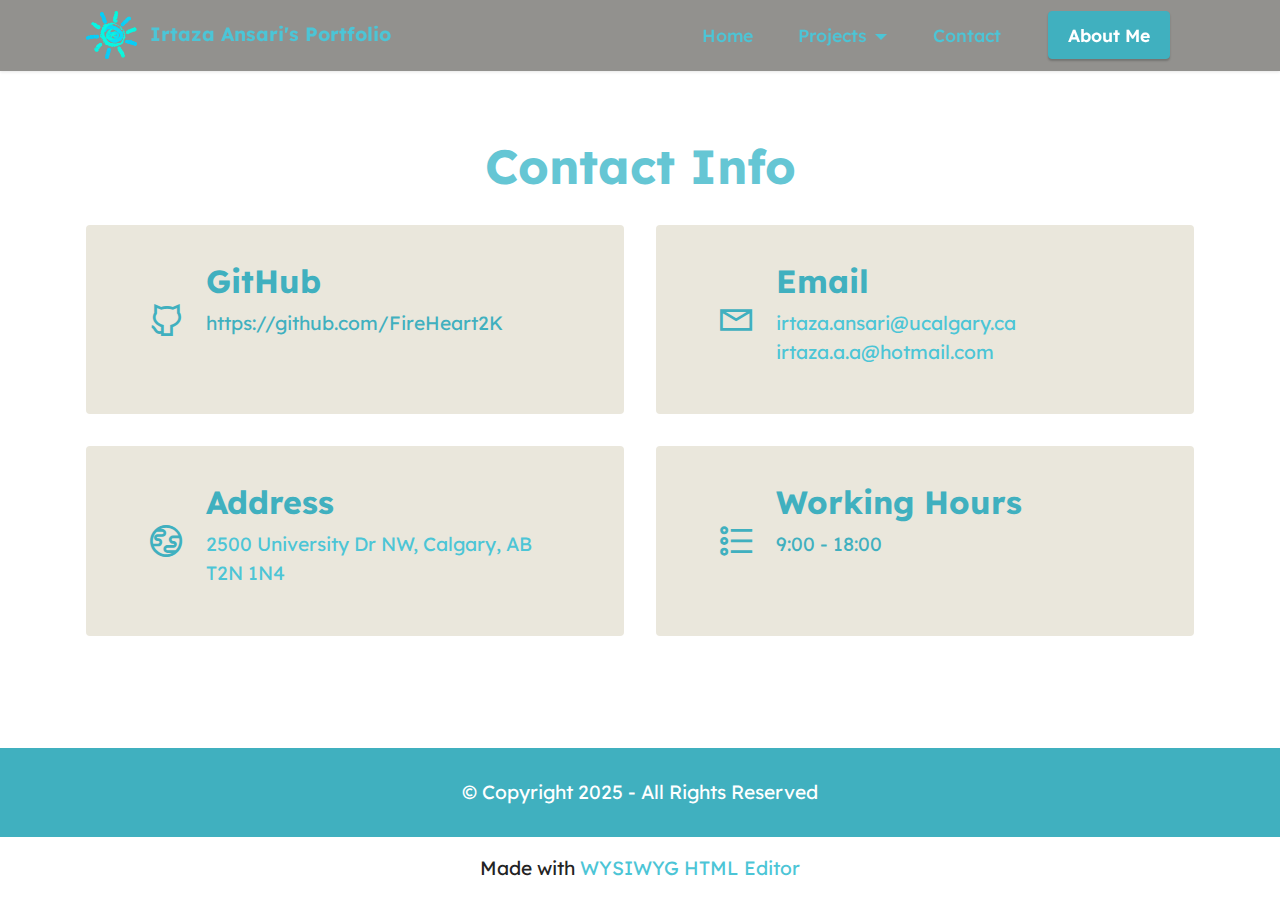
==== commit 1d2bd57f: "create github pages" ====
--- a/contact.html
+++ b/contact.html
@@ -37,8 +37,12 @@
     <nav class="navbar navbar-dropdown navbar-fixed-top navbar-expand-lg">
         <div class="container">
             <div class="navbar-brand">
-                
-                <span class="navbar-caption-wrap"><a class="navbar-caption text-success display-7" href="https://fireheart2k.github.io/irtaza-CPSC_581-HCI_portfolio/">Irtaza Ansari's Portfolio&nbsp;<br></a></span>
+                <span class="navbar-logo">
+                    <a href="https://mobiri.se">
+                        <img src="assets/images/sun-aqua-icon-1.png" alt="Mobirise Website Builder" style="height: 3rem;">
+                    </a>
+                </span>
+                <span class="navbar-caption-wrap"><a class="navbar-caption text-primary display-7" href="https://fireheart2k.github.io/irtaza-CPSC_581-HCI_portfolio/">Irtaza Ansari's Portfolio&nbsp;<br></a></span>
             </div>
             <button class="navbar-toggler" type="button" data-toggle="collapse" data-bs-toggle="collapse" data-target="#navbarSupportedContent" data-bs-target="#navbarSupportedContent" aria-controls="navbarNavAltMarkup" aria-expanded="false" aria-label="Toggle navigation">
                 <div class="hamburger">
@@ -49,8 +53,8 @@
                 </div>
             </button>
             <div class="collapse navbar-collapse" id="navbarSupportedContent">
-                <ul class="navbar-nav nav-dropdown" data-app-modern-menu="true"><li class="nav-item"><a class="nav-link link text-success display-4" href="index.html">Home</a></li>
-                    <li class="nav-item dropdown open"><a class="nav-link link dropdown-toggle text-success show display-4" href="index.html#gallery5-3" data-toggle="dropdown-submenu" data-bs-toggle="dropdown" data-bs-auto-close="outside" aria-expanded="true">Projects</a><div class="dropdown-menu show" aria-labelledby="dropdown-708" data-bs-popper="none"><a class="dropdown-item text-success display-4" href="index.html#gallery5-3">Project 1</a><a class="dropdown-item text-success display-4" href="index.html#gallery5-3">Project 2</a><a class="dropdown-item text-success display-4" href="index.html#gallery5-3">Project 3</a><a class="dropdown-item text-success display-4" href="index.html#gallery5-3">Project 4</a></div></li><li class="nav-item"><a class="nav-link link text-success display-4" href="index.html#image1-b">Contact</a></li></ul>
+                <ul class="navbar-nav nav-dropdown" data-app-modern-menu="true"><li class="nav-item"><a class="nav-link link text-primary display-4" href="index.html">Home</a></li>
+                    <li class="nav-item dropdown"><a class="nav-link link dropdown-toggle text-primary show display-4" href="index.html#gallery5-3" data-toggle="dropdown-submenu" data-bs-toggle="dropdown" data-bs-auto-close="outside" aria-expanded="false">Projects</a><div class="dropdown-menu show" aria-labelledby="dropdown-708" data-bs-popper="none"><a class="dropdown-item text-primary display-4" href="project1.html">Project 1</a><a class="dropdown-item text-primary display-4" href="project2.html">Project 2</a><a class="dropdown-item text-primary display-4" href="project3.html">Project 3</a><a class="dropdown-item text-primary display-4" href="project4.html">Project 4</a></div></li><li class="nav-item"><a class="nav-link link text-primary display-4" href="contact.html">Contact</a></li></ul>
                 
                 <div class="navbar-buttons mbr-section-btn"><a class="btn btn-success display-4" href="index.html#form4-6">About Me</a></div>
             </div>
@@ -144,7 +148,7 @@
             </div>
         </div>
     </div>
-</section><section class="display-7" style="padding: 0;align-items: center;justify-content: center;flex-wrap: wrap;    align-content: center;display: flex;position: relative;height: 4rem;"><a href="https://mobiri.se/2873247" style="flex: 1 1;height: 4rem;position: absolute;width: 100%;z-index: 1;"><img alt="" style="height: 4rem;" src="[data-uri]"></a><p style="margin: 0;text-align: center;" class="display-7">Built with &#8204;</p><a style="z-index:1" href="https://mobirise.com/html-builder.html">HTML Website Creator</a></section><script src="assets/bootstrap/js/bootstrap.bundle.min.js"></script>  <script src="assets/smoothscroll/smooth-scroll.js"></script>  <script src="assets/ytplayer/index.js"></script>  <script src="assets/dropdown/js/navbar-dropdown.js"></script>  <script src="assets/theme/js/script.js"></script>  
+</section><section class="display-7" style="padding: 0;align-items: center;justify-content: center;flex-wrap: wrap;    align-content: center;display: flex;position: relative;height: 4rem;"><a href="https://mobiri.se/2873247" style="flex: 1 1;height: 4rem;position: absolute;width: 100%;z-index: 1;"><img alt="" style="height: 4rem;" src="[data-uri]"></a><p style="margin: 0;text-align: center;" class="display-7">Made with &#8204;</p><a style="z-index:1" href="https://mobirise.com/html-editor.html">WYSIWYG HTML Editor</a></section><script src="assets/bootstrap/js/bootstrap.bundle.min.js"></script>  <script src="assets/smoothscroll/smooth-scroll.js"></script>  <script src="assets/ytplayer/index.js"></script>  <script src="assets/dropdown/js/navbar-dropdown.js"></script>  <script src="assets/theme/js/script.js"></script>  
   
   
 </body>
--- a/assets/mobirise/css/mbr-additional.css
+++ b/assets/mobirise/css/mbr-additional.css
@@ -96,7 +96,7 @@
   border-radius: 4px;
 }
 .bg-primary {
-  background-color: #40b0bf !important;
+  background-color: #4cc5d6 !important;
 }
 .bg-success {
   background-color: #40b0bf !important;
@@ -112,8 +112,8 @@
 }
 .btn-primary,
 .btn-primary:active {
-  background-color: #40b0bf !important;
-  border-color: #40b0bf !important;
+  background-color: #4cc5d6 !important;
+  border-color: #4cc5d6 !important;
   color: #ffffff !important;
   box-shadow: 0 2px 2px 0 rgba(0, 0, 0, 0.2);
 }
@@ -122,15 +122,15 @@
 .btn-primary.focus,
 .btn-primary.active {
   color: #ffffff !important;
-  background-color: #2a747e !important;
-  border-color: #2a747e !important;
+  background-color: #2696a5 !important;
+  border-color: #2696a5 !important;
   box-shadow: 0 2px 5px 0 rgba(0, 0, 0, 0.2);
 }
 .btn-primary.disabled,
 .btn-primary:disabled {
   color: #ffffff !important;
-  background-color: #2a747e !important;
-  border-color: #2a747e !important;
+  background-color: #2696a5 !important;
+  border-color: #2696a5 !important;
 }
 .btn-secondary,
 .btn-secondary:active {
@@ -290,13 +290,13 @@
 .btn-primary-outline:active {
   background-color: transparent !important;
   border-color: transparent;
-  color: #40b0bf;
+  color: #4cc5d6;
 }
 .btn-primary-outline:hover,
 .btn-primary-outline:focus,
 .btn-primary-outline.focus,
 .btn-primary-outline.active {
-  color: #2a747e !important;
+  color: #2696a5 !important;
   background-color: transparent!important;
   border-color: transparent!important;
   box-shadow: none!important;
@@ -304,8 +304,8 @@
 .btn-primary-outline.disabled,
 .btn-primary-outline:disabled {
   color: #ffffff !important;
-  background-color: #40b0bf !important;
-  border-color: #40b0bf !important;
+  background-color: #4cc5d6 !important;
+  border-color: #4cc5d6 !important;
 }
 .btn-secondary-outline,
 .btn-secondary-outline:active {
@@ -455,7 +455,7 @@
   border-color: #fafafa !important;
 }
 .text-primary {
-  color: #40b0bf !important;
+  color: #4cc5d6 !important;
 }
 .text-secondary {
   color: #d8c3a5 !important;
@@ -481,7 +481,7 @@
 a.text-primary:hover,
 a.text-primary:focus,
 a.text-primary.active {
-  color: #266a73 !important;
+  color: #238a99 !important;
 }
 a.text-secondary:hover,
 a.text-secondary:focus,
@@ -532,7 +532,7 @@
   background-position: 0px 1.2em;
 }
 .nav-tabs .nav-link.active {
-  color: #40b0bf;
+  color: #4cc5d6;
 }
 .nav-tabs .nav-link:not(.active) {
   color: #232323;
@@ -550,8 +550,8 @@
   background-color: #ff9966;
 }
 .mbr-gallery-filter li.active .btn {
-  background-color: #40b0bf;
-  border-color: #40b0bf;
+  background-color: #4cc5d6;
+  border-color: #4cc5d6;
   color: #ffffff;
 }
 .mbr-gallery-filter li.active .btn:focus {
@@ -559,11 +559,11 @@
 }
 a,
 a:hover {
-  color: #40b0bf;
+  color: #4cc5d6;
 }
 .mbr-plan-header.bg-primary .mbr-plan-subtitle,
 .mbr-plan-header.bg-primary .mbr-plan-price-desc {
-  color: #a0d8df;
+  color: #f2fbfc;
 }
 .mbr-plan-header.bg-success .mbr-plan-subtitle,
 .mbr-plan-header.bg-success .mbr-plan-price-desc {
@@ -597,7 +597,7 @@
 .form-control:hover,
 .form-control:focus {
   box-shadow: rgba(0, 0, 0, 0.07) 0px 1px 1px 0px, rgba(0, 0, 0, 0.07) 0px 1px 3px 0px, rgba(0, 0, 0, 0.03) 0px 0px 0px 1px;
-  border-color: #40b0bf !important;
+  border-color: #4cc5d6 !important;
 }
 .form-control:-webkit-input-placeholder {
   font-family: 'Lexend', sans-serif;
@@ -609,19 +609,19 @@
   font-size: 1.375rem;
 }
 blockquote {
-  border-color: #40b0bf;
+  border-color: #4cc5d6;
 }
 /* Forms */
 .jq-selectbox li:hover,
 .jq-selectbox li.selected {
-  background-color: #40b0bf;
+  background-color: #4cc5d6;
   color: #ffffff;
 }
 .jq-number__spin {
   transition: 0.25s ease;
 }
 .jq-number__spin:hover {
-  border-color: #40b0bf;
+  border-color: #4cc5d6;
 }
 .jq-selectbox .jq-selectbox__trigger-arrow,
 .jq-number__spin.minus:after,
@@ -633,14 +633,14 @@
 .jq-selectbox:hover .jq-selectbox__trigger-arrow,
 .jq-number__spin.minus:hover:after,
 .jq-number__spin.plus:hover:after {
-  border-top-color: #40b0bf;
-  border-bottom-color: #40b0bf;
+  border-top-color: #4cc5d6;
+  border-bottom-color: #4cc5d6;
 }
 .xdsoft_datetimepicker .xdsoft_calendar td.xdsoft_default,
 .xdsoft_datetimepicker .xdsoft_calendar td.xdsoft_current,
 .xdsoft_datetimepicker .xdsoft_timepicker .xdsoft_time_box > div > div.xdsoft_current {
   color: #000000 !important;
-  background-color: #40b0bf !important;
+  background-color: #4cc5d6 !important;
   box-shadow: none !important;
 }
 .xdsoft_datetimepicker .xdsoft_calendar td:hover,
@@ -671,7 +671,7 @@
   top: 50%;
   left: 50%;
   transform: translateX(-50%) translateY(-50%);
-  background-image: url("data:image/svg+xml;charset=UTF-8,%3csvg width='32' height='32' viewBox='0 0 64 64' xmlns='http://www.w3.org/2000/svg' stroke='%2340b0bf' %3e%3cg fill='none' fill-rule='evenodd'%3e%3cg transform='translate(16 16)' stroke-width='2'%3e%3ccircle stroke-opacity='.5' cx='16' cy='16' r='16'/%3e%3cpath d='M32 16c0-9.94-8.06-16-16-16'%3e%3canimateTransform attributeName='transform' type='rotate' from='0 16 16' to='360 16 16' dur='1s' repeatCount='indefinite'/%3e%3c/path%3e%3c/g%3e%3c/g%3e%3c/svg%3e");
+  background-image: url("data:image/svg+xml;charset=UTF-8,%3csvg width='32' height='32' viewBox='0 0 64 64' xmlns='http://www.w3.org/2000/svg' stroke='%234cc5d6' %3e%3cg fill='none' fill-rule='evenodd'%3e%3cg transform='translate(16 16)' stroke-width='2'%3e%3ccircle stroke-opacity='.5' cx='16' cy='16' r='16'/%3e%3cpath d='M32 16c0-9.94-8.06-16-16-16'%3e%3canimateTransform attributeName='transform' type='rotate' from='0 16 16' to='360 16 16' dur='1s' repeatCount='indefinite'/%3e%3c/path%3e%3c/g%3e%3c/g%3e%3c/svg%3e");
 }
 section.lazy-placeholder:after {
   opacity: 0.5;
@@ -718,7 +718,7 @@
 }
 .cid-sFF0ciwnEL .dropdown-item:hover,
 .cid-sFF0ciwnEL .dropdown-item:focus {
-  background: #40b0bf !important;
+  background: #4cc5d6 !important;
   color: white !important;
 }
 .cid-sFF0ciwnEL .dropdown-item:first-child {
@@ -752,7 +752,7 @@
 }
 .cid-sFF0ciwnEL .dropdown-menu,
 .cid-sFF0ciwnEL .navbar.opened {
-  background: #ffffff !important;
+  background: #92918e !important;
 }
 .cid-sFF0ciwnEL .nav-item:focus,
 .cid-sFF0ciwnEL .nav-link:focus {
@@ -787,7 +787,7 @@
   transition: all 0.3s;
   border-bottom: 1px solid transparent;
   box-shadow: 0 1px 3px 0 rgba(0, 0, 0, 0.1);
-  background: #ffffff;
+  background: #92918e;
 }
 .cid-sFF0ciwnEL .navbar.opened {
   transition: all 0.3s;
@@ -810,6 +810,11 @@
 }
 .cid-sFF0ciwnEL .navbar.collapsed.opened .dropdown-menu {
   top: 0;
+}
+@media (min-width: 992px) {
+  .cid-sFF0ciwnEL .navbar.collapsed.opened:not(.navbar-short) .navbar-collapse {
+    max-height: calc(98.5vh - 3rem);
+  }
 }
 .cid-sFF0ciwnEL .navbar.collapsed .dropdown-menu .dropdown-submenu {
   left: 0 !important;
@@ -927,7 +932,7 @@
   padding: 0.667em 1.667em;
 }
 .cid-sFF0ciwnEL .navbar.navbar-expand-lg .dropdown .dropdown-menu {
-  background: #ffffff;
+  background: #92918e;
 }
 .cid-sFF0ciwnEL .navbar.navbar-expand-lg .dropdown .dropdown-menu .dropdown-submenu {
   margin: 0;
@@ -1104,7 +1109,7 @@
 }
 .cid-tqwTeTfVI6 .dropdown-item:hover,
 .cid-tqwTeTfVI6 .dropdown-item:focus {
-  background: #40b0bf !important;
+  background: #4cc5d6 !important;
   color: white !important;
 }
 .cid-tqwTeTfVI6 .dropdown-item:first-child {
@@ -1138,7 +1143,7 @@
 }
 .cid-tqwTeTfVI6 .dropdown-menu,
 .cid-tqwTeTfVI6 .navbar.opened {
-  background: #ffffff !important;
+  background: #92918e !important;
 }
 .cid-tqwTeTfVI6 .nav-item:focus,
 .cid-tqwTeTfVI6 .nav-link:focus {
@@ -1173,7 +1178,7 @@
   transition: all 0.3s;
   border-bottom: 1px solid transparent;
   box-shadow: 0 1px 3px 0 rgba(0, 0, 0, 0.1);
-  background: #ffffff;
+  background: #92918e;
 }
 .cid-tqwTeTfVI6 .navbar.opened {
   transition: all 0.3s;
@@ -1196,6 +1201,11 @@
 }
 .cid-tqwTeTfVI6 .navbar.collapsed.opened .dropdown-menu {
   top: 0;
+}
+@media (min-width: 992px) {
+  .cid-tqwTeTfVI6 .navbar.collapsed.opened:not(.navbar-short) .navbar-collapse {
+    max-height: calc(98.5vh - 3rem);
+  }
 }
 .cid-tqwTeTfVI6 .navbar.collapsed .dropdown-menu .dropdown-submenu {
   left: 0 !important;
@@ -1313,7 +1323,7 @@
   padding: 0.667em 1.667em;
 }
 .cid-tqwTeTfVI6 .navbar.navbar-expand-lg .dropdown .dropdown-menu {
-  background: #ffffff;
+  background: #92918e;
 }
 .cid-tqwTeTfVI6 .navbar.navbar-expand-lg .dropdown .dropdown-menu .dropdown-submenu {
   margin: 0;
@@ -1415,62 +1425,318 @@
     left: -1rem;
   }
 }
-.cid-tqwTeTSYU0 {
+.cid-tqx8afHXif {
   padding-top: 5rem;
-  padding-bottom: 5rem;
+  padding-bottom: 2rem;
   background-color: #eae7dc;
 }
-.cid-tqwTeTSYU0 .row {
-  align-items: center;
+.cid-tqx8afHXif .mbr-section-subtitle {
+  text-align: left;
+  color: #40b0bf;
+}
+.cid-tqx8afHXif .mbr-text {
+  text-align: left;
+  color: #8e8d8a;
+}
+.cid-tqx8afHXif .mbr-section-subtitle DIV {
+  text-align: left;
+}
+.cid-tqxhHlTN65 {
+  padding-top: 0rem;
+  padding-bottom: 0rem;
+  background-color: #eae7dc;
+}
+.cid-tqxhHlTN65 .mbr-fallback-image.disabled {
+  display: none;
+}
+.cid-tqxhHlTN65 .mbr-fallback-image {
+  display: block;
+  background-size: cover;
+  background-position: center center;
+  width: 100%;
+  height: 100%;
+  position: absolute;
+  top: 0;
 }
 @media (max-width: 991px) {
-  .cid-tqwTeTSYU0 .image-wrapper {
-    padding: 1rem;
-  }
+  .cid-tqxhHlTN65 .image-wrapper {
+    margin-bottom: 1rem;
+  }
+}
+.cid-tqxhHlTN65 .row {
+  flex-direction: row-reverse;
+}
+.cid-tqxhHlTN65 img {
+  width: 100%;
+}
+.cid-tqxhIHkY4e {
+  padding-top: 2rem;
+  padding-bottom: 0rem;
+  background-color: #eae7dc;
+}
+.cid-tqxhIHkY4e .mbr-section-subtitle {
+  color: #40b0bf;
+}
+.cid-tqxhIHkY4e .mbr-text {
+  color: #8e8d8a;
+}
+.cid-tqx9lGBQwC {
+  padding-top: 2rem;
+  padding-bottom: 0rem;
+  background-color: #d7d4c9;
+}
+.cid-tqx9lGBQwC .mbr-fallback-image.disabled {
+  display: none;
+}
+.cid-tqx9lGBQwC .mbr-fallback-image {
+  display: block;
+  background-size: cover;
+  background-position: center center;
+  width: 100%;
+  height: 100%;
+  position: absolute;
+  top: 0;
+}
+@media (max-width: 991px) {
+  .cid-tqx9lGBQwC .image-wrapper {
+    margin-bottom: 1rem;
+  }
+}
+.cid-tqx9lGBQwC .row {
+  flex-direction: row-reverse;
+}
+.cid-tqx9lGBQwC img {
+  width: 100%;
+}
+.cid-tqx9lGBQwC .mbr-description {
+  color: #594f48;
+}
+.cid-tqx9XgSjrH {
+  padding-top: 1rem;
+  padding-bottom: 2rem;
+  background-color: #eae7dc;
+}
+.cid-tqx9XgSjrH .mbr-section-subtitle {
+  color: #40b0bf;
+}
+.cid-tqx9XgSjrH .mbr-text {
+  color: #8e8d8a;
+}
+.cid-tqxacxemyw {
+  padding-top: 0rem;
+  padding-bottom: 0rem;
+  background-color: #d7d4c9;
 }
 @media (min-width: 992px) {
-  .cid-tqwTeTSYU0 .text-wrapper {
-    padding: 0 2rem;
-  }
-}
-.cid-tqwTeTSYU0 .mbr-section-title {
-  color: #40b0bf;
-}
-.cid-tqwTeTSYU0 .mbr-text,
-.cid-tqwTeTSYU0 .mbr-section-btn {
-  color: #8e8d8a;
-}
-.cid-tqwTeUnMOJ {
-  padding-top: 5rem;
-  padding-bottom: 5rem;
-  background-color: #ffffff;
-}
-.cid-tqwTeUnMOJ .image-wrapper {
+  .cid-tqxacxemyw .carousel {
+    min-height: 400px;
+  }
+  .cid-tqxacxemyw .carousel img {
+    max-height: 400px;
+    object-fit: contain;
+  }
+}
+@media (max-width: 991px) and (min-width: 768px) {
+  .cid-tqxacxemyw .carousel {
+    min-height: 260px;
+  }
+  .cid-tqxacxemyw .carousel img {
+    max-height: 260px;
+    object-fit: contain;
+  }
+}
+@media (max-width: 767px) {
+  .cid-tqxacxemyw .carousel {
+    min-height: 220px;
+  }
+  .cid-tqxacxemyw .carousel img {
+    max-height: 220px;
+    object-fit: contain;
+  }
+  .cid-tqxacxemyw .container .carousel-control {
+    margin-bottom: 0;
+  }
+  .cid-tqxacxemyw .content-slider-wrap {
+    width: 100% !important;
+  }
+}
+.cid-tqxacxemyw .carousel,
+.cid-tqxacxemyw .carousel-inner {
   display: flex;
   align-items: center;
 }
-.cid-tqwTeUnMOJ .card-wrapper {
-  margin-bottom: 2rem;
-  display: flex;
-  border-radius: 4px;
-  background: #eae7dc;
+.cid-tqxacxemyw .item-wrapper {
+  width: 100%;
+}
+.cid-tqxacxemyw .carousel-caption {
+  bottom: 40px;
+}
+.cid-tqxacxemyw .carousel-control:hover {
+  background: #1b1b1b;
+  color: #fff;
+  opacity: 1;
+}
+.cid-tqxacxemyw .mobi-mbri-arrow-next {
+  margin-left: 5px;
+}
+.cid-tqxacxemyw .mobi-mbri-arrow-prev {
+  margin-right: 5px;
+}
+.cid-tqxacxemyw .container .carousel-indicators {
+  margin-bottom: 3px;
+}
+.cid-tqxacxemyw .carousel-control {
+  top: 50%;
+  width: 60px;
+  height: 60px;
+  margin-top: -1.5rem;
+  font-size: 22px;
+  background-color: rgba(0, 0, 0, 0.5);
+  border: 2px solid #fff;
+  border-radius: 50%;
+  transition: all 0.3s;
+}
+.cid-tqxacxemyw .carousel-control.carousel-control-prev {
+  left: 0;
+  margin-left: 2.5rem;
+}
+.cid-tqxacxemyw .carousel-control.carousel-control-next {
+  right: 0;
+  margin-right: 2.5rem;
+}
+@media (max-width: 767px) {
+  .cid-tqxacxemyw .carousel-control {
+    top: auto;
+    bottom: 1rem;
+  }
+}
+.cid-tqxacxemyw .carousel-indicators {
+  position: absolute;
+  bottom: 0;
+  margin-bottom: 1.5rem !important;
+}
+.cid-tqxacxemyw .carousel-indicators li {
+  max-width: 15px;
+  height: 15px;
+  width: 15px;
+  max-height: 15px;
+  margin: 3px;
+  background-color: rgba(0, 0, 0, 0.5);
+  border: 2px solid #fff;
+  border-radius: 50%;
+  opacity: 0.5;
+  transition: all 0.3s;
+}
+.cid-tqxacxemyw .carousel-indicators li.active,
+.cid-tqxacxemyw .carousel-indicators li:hover {
+  opacity: 0.9;
+}
+.cid-tqxacxemyw .carousel-indicators li::after,
+.cid-tqxacxemyw .carousel-indicators li::before {
+  content: none;
+}
+.cid-tqxacxemyw .carousel-indicators.ie-fix {
+  left: 50%;
+  display: block;
+  width: 60%;
+  margin-left: -30%;
+  text-align: center;
+}
+@media (max-width: 768px) {
+  .cid-tqxacxemyw .carousel-indicators {
+    display: none !important;
+  }
+}
+.cid-tqxacxemyw P {
+  color: #2299aa;
+}
+.cid-tqxa237nLy {
+  padding-top: 2rem;
+  padding-bottom: 2rem;
+  background-color: #eae7dc;
+}
+.cid-tqxa237nLy .mbr-section-subtitle {
+  color: #40b0bf;
+}
+.cid-tqxa237nLy .mbr-text {
+  color: #8e8d8a;
+}
+.cid-tqxcpCsbjN {
+  padding-top: 1rem;
+  padding-bottom: 1rem;
+  background-color: #d7d4c9;
+}
+.cid-tqxcpCsbjN .mbr-text {
+  color: #40b0bf;
+}
+.cid-tqxdMdRzOM {
+  padding-top: 1rem;
+  padding-bottom: 0rem;
+  background-color: #eae7dc;
+}
+.cid-tqxdMdRzOM .mbr-fallback-image.disabled {
+  display: none;
+}
+.cid-tqxdMdRzOM .mbr-fallback-image {
+  display: block;
+  background-size: cover;
+  background-position: center center;
+  width: 100%;
+  height: 100%;
+  position: absolute;
+  top: 0;
 }
 @media (max-width: 991px) {
-  .cid-tqwTeUnMOJ .card-wrapper {
-    padding: 1rem 2rem;
-  }
+  .cid-tqxdMdRzOM .image-wrapper {
+    margin-bottom: 1rem;
+  }
+}
+.cid-tqxdMdRzOM img {
+  width: 100%;
 }
 @media (min-width: 992px) {
-  .cid-tqwTeUnMOJ .card-wrapper {
-    padding: 2rem 4rem;
-  }
-}
-.cid-tqwTeUnMOJ .mbr-iconfont {
-  font-size: 2rem;
-  padding-right: 1.5rem;
+  .cid-tqxdMdRzOM .text-wrapper {
+    padding: 2rem;
+  }
+}
+.cid-tqxdMdRzOM .mbr-section-title {
   color: #40b0bf;
 }
-.cid-tqwTeUnMOJ .mbr-section-title {
+.cid-tqxdMdRzOM .mbr-text {
+  color: #8e8d8a;
+}
+.cid-tqxdMdRzOM .mbr-description {
+  color: #594f48;
+}
+.cid-tqxdQ8YV3g {
+  padding-top: 6rem;
+  padding-bottom: 6rem;
+  background-color: #d7d4c9;
+}
+.cid-tqxdQ8YV3g .mbr-fallback-image.disabled {
+  display: none;
+}
+.cid-tqxdQ8YV3g .mbr-fallback-image {
+  display: block;
+  background-size: cover;
+  background-position: center center;
+  width: 100%;
+  height: 100%;
+  position: absolute;
+  top: 0;
+}
+.cid-tqxdQ8YV3g .video-wrapper iframe {
+  width: 100%;
+}
+.cid-tqxdQ8YV3g .mbr-section-title,
+.cid-tqxdQ8YV3g .mbr-section-subtitle,
+.cid-tqxdQ8YV3g .mbr-text {
+  text-align: center;
+}
+.cid-tqxdQ8YV3g .mbr-section-title {
+  color: #65c6d4;
+}
+.cid-tqxdQ8YV3g .mbr-section-subtitle {
   color: #40b0bf;
 }
 .cid-tqwTeUQBJV {
@@ -1515,7 +1781,7 @@
 }
 .cid-tqwTpum11u .dropdown-item:hover,
 .cid-tqwTpum11u .dropdown-item:focus {
-  background: #40b0bf !important;
+  background: #4cc5d6 !important;
   color: white !important;
 }
 .cid-tqwTpum11u .dropdown-item:first-child {
@@ -1549,7 +1815,7 @@
 }
 .cid-tqwTpum11u .dropdown-menu,
 .cid-tqwTpum11u .navbar.opened {
-  background: #ffffff !important;
+  background: #92918e !important;
 }
 .cid-tqwTpum11u .nav-item:focus,
 .cid-tqwTpum11u .nav-link:focus {
@@ -1584,7 +1850,7 @@
   transition: all 0.3s;
   border-bottom: 1px solid transparent;
   box-shadow: 0 1px 3px 0 rgba(0, 0, 0, 0.1);
-  background: #ffffff;
+  background: #92918e;
 }
 .cid-tqwTpum11u .navbar.opened {
   transition: all 0.3s;
@@ -1607,6 +1873,11 @@
 }
 .cid-tqwTpum11u .navbar.collapsed.opened .dropdown-menu {
   top: 0;
+}
+@media (min-width: 992px) {
+  .cid-tqwTpum11u .navbar.collapsed.opened:not(.navbar-short) .navbar-collapse {
+    max-height: calc(98.5vh - 3rem);
+  }
 }
 .cid-tqwTpum11u .navbar.collapsed .dropdown-menu .dropdown-submenu {
   left: 0 !important;
@@ -1724,7 +1995,7 @@
   padding: 0.667em 1.667em;
 }
 .cid-tqwTpum11u .navbar.navbar-expand-lg .dropdown .dropdown-menu {
-  background: #ffffff;
+  background: #92918e;
 }
 .cid-tqwTpum11u .navbar.navbar-expand-lg .dropdown .dropdown-menu .dropdown-submenu {
   margin: 0;
@@ -1879,7 +2150,7 @@
 .cid-tqwTpvg4cl .mbr-iconfont {
   font-size: 2rem;
   padding-right: 1.5rem;
-  color: #40b0bf;
+  color: #4cc5d6;
 }
 .cid-tqwTpvg4cl .mbr-section-title {
   color: #40b0bf;
@@ -1926,7 +2197,7 @@
 }
 .cid-tqwTwX9Yfv .dropdown-item:hover,
 .cid-tqwTwX9Yfv .dropdown-item:focus {
-  background: #40b0bf !important;
+  background: #4cc5d6 !important;
   color: white !important;
 }
 .cid-tqwTwX9Yfv .dropdown-item:first-child {
@@ -1960,7 +2231,7 @@
 }
 .cid-tqwTwX9Yfv .dropdown-menu,
 .cid-tqwTwX9Yfv .navbar.opened {
-  background: #ffffff !important;
+  background: #92918e !important;
 }
 .cid-tqwTwX9Yfv .nav-item:focus,
 .cid-tqwTwX9Yfv .nav-link:focus {
@@ -1995,7 +2266,7 @@
   transition: all 0.3s;
   border-bottom: 1px solid transparent;
   box-shadow: 0 1px 3px 0 rgba(0, 0, 0, 0.1);
-  background: #ffffff;
+  background: #92918e;
 }
 .cid-tqwTwX9Yfv .navbar.opened {
   transition: all 0.3s;
@@ -2018,6 +2289,11 @@
 }
 .cid-tqwTwX9Yfv .navbar.collapsed.opened .dropdown-menu {
   top: 0;
+}
+@media (min-width: 992px) {
+  .cid-tqwTwX9Yfv .navbar.collapsed.opened:not(.navbar-short) .navbar-collapse {
+    max-height: calc(98.5vh - 3rem);
+  }
 }
 .cid-tqwTwX9Yfv .navbar.collapsed .dropdown-menu .dropdown-submenu {
   left: 0 !important;
@@ -2135,7 +2411,7 @@
   padding: 0.667em 1.667em;
 }
 .cid-tqwTwX9Yfv .navbar.navbar-expand-lg .dropdown .dropdown-menu {
-  background: #ffffff;
+  background: #92918e;
 }
 .cid-tqwTwX9Yfv .navbar.navbar-expand-lg .dropdown .dropdown-menu .dropdown-submenu {
   margin: 0;
@@ -2290,7 +2566,7 @@
 .cid-tqwTwXTmd8 .mbr-iconfont {
   font-size: 2rem;
   padding-right: 1.5rem;
-  color: #40b0bf;
+  color: #4cc5d6;
 }
 .cid-tqwTwXTmd8 .mbr-section-title {
   color: #40b0bf;
@@ -2337,7 +2613,7 @@
 }
 .cid-tqwTC1nC4Y .dropdown-item:hover,
 .cid-tqwTC1nC4Y .dropdown-item:focus {
-  background: #40b0bf !important;
+  background: #4cc5d6 !important;
   color: white !important;
 }
 .cid-tqwTC1nC4Y .dropdown-item:first-child {
@@ -2371,7 +2647,7 @@
 }
 .cid-tqwTC1nC4Y .dropdown-menu,
 .cid-tqwTC1nC4Y .navbar.opened {
-  background: #ffffff !important;
+  background: #92918e !important;
 }
 .cid-tqwTC1nC4Y .nav-item:focus,
 .cid-tqwTC1nC4Y .nav-link:focus {
@@ -2406,7 +2682,7 @@
   transition: all 0.3s;
   border-bottom: 1px solid transparent;
   box-shadow: 0 1px 3px 0 rgba(0, 0, 0, 0.1);
-  background: #ffffff;
+  background: #92918e;
 }
 .cid-tqwTC1nC4Y .navbar.opened {
   transition: all 0.3s;
@@ -2429,6 +2705,11 @@
 }
 .cid-tqwTC1nC4Y .navbar.collapsed.opened .dropdown-menu {
   top: 0;
+}
+@media (min-width: 992px) {
+  .cid-tqwTC1nC4Y .navbar.collapsed.opened:not(.navbar-short) .navbar-collapse {
+    max-height: calc(98.5vh - 3rem);
+  }
 }
 .cid-tqwTC1nC4Y .navbar.collapsed .dropdown-menu .dropdown-submenu {
   left: 0 !important;
@@ -2546,7 +2827,7 @@
   padding: 0.667em 1.667em;
 }
 .cid-tqwTC1nC4Y .navbar.navbar-expand-lg .dropdown .dropdown-menu {
-  background: #ffffff;
+  background: #92918e;
 }
 .cid-tqwTC1nC4Y .navbar.navbar-expand-lg .dropdown .dropdown-menu .dropdown-submenu {
   margin: 0;
@@ -2701,7 +2982,7 @@
 .cid-tqwTC2bfU4 .mbr-iconfont {
   font-size: 2rem;
   padding-right: 1.5rem;
-  color: #40b0bf;
+  color: #4cc5d6;
 }
 .cid-tqwTC2bfU4 .mbr-section-title {
   color: #40b0bf;
@@ -2748,7 +3029,7 @@
 }
 .cid-tqwTY2sv5j .dropdown-item:hover,
 .cid-tqwTY2sv5j .dropdown-item:focus {
-  background: #40b0bf !important;
+  background: #4cc5d6 !important;
   color: white !important;
 }
 .cid-tqwTY2sv5j .dropdown-item:first-child {
@@ -2782,7 +3063,7 @@
 }
 .cid-tqwTY2sv5j .dropdown-menu,
 .cid-tqwTY2sv5j .navbar.opened {
-  background: #ffffff !important;
+  background: #92918e !important;
 }
 .cid-tqwTY2sv5j .nav-item:focus,
 .cid-tqwTY2sv5j .nav-link:focus {
@@ -2817,7 +3098,7 @@
   transition: all 0.3s;
   border-bottom: 1px solid transparent;
   box-shadow: 0 1px 3px 0 rgba(0, 0, 0, 0.1);
-  background: #ffffff;
+  background: #92918e;
 }
 .cid-tqwTY2sv5j .navbar.opened {
   transition: all 0.3s;
@@ -2840,6 +3121,11 @@
 }
 .cid-tqwTY2sv5j .navbar.collapsed.opened .dropdown-menu {
   top: 0;
+}
+@media (min-width: 992px) {
+  .cid-tqwTY2sv5j .navbar.collapsed.opened:not(.navbar-short) .navbar-collapse {
+    max-height: calc(98.5vh - 3rem);
+  }
 }
 .cid-tqwTY2sv5j .navbar.collapsed .dropdown-menu .dropdown-submenu {
   left: 0 !important;
@@ -2957,7 +3243,7 @@
   padding: 0.667em 1.667em;
 }
 .cid-tqwTY2sv5j .navbar.navbar-expand-lg .dropdown .dropdown-menu {
-  background: #ffffff;
+  background: #92918e;
 }
 .cid-tqwTY2sv5j .navbar.navbar-expand-lg .dropdown .dropdown-menu .dropdown-submenu {
   margin: 0;
@@ -3087,7 +3373,7 @@
 .cid-tqwTY3gMY5 .mbr-iconfont {
   font-size: 2rem;
   padding-right: 1.5rem;
-  color: #40b0bf;
+  color: #4cc5d6;
 }
 .cid-tqwTY3gMY5 .mbr-section-title {
   color: #65c6d4;
--- a/assets/mobirise/css/mbr-additional.css
+++ b/assets/mobirise/css/mbr-additional.css
@@ -96,7 +96,7 @@
   border-radius: 4px;
 }
 .bg-primary {
-  background-color: #40b0bf !important;
+  background-color: #4cc5d6 !important;
 }
 .bg-success {
   background-color: #40b0bf !important;
@@ -112,8 +112,8 @@
 }
 .btn-primary,
 .btn-primary:active {
-  background-color: #40b0bf !important;
-  border-color: #40b0bf !important;
+  background-color: #4cc5d6 !important;
+  border-color: #4cc5d6 !important;
   color: #ffffff !important;
   box-shadow: 0 2px 2px 0 rgba(0, 0, 0, 0.2);
 }
@@ -122,15 +122,15 @@
 .btn-primary.focus,
 .btn-primary.active {
   color: #ffffff !important;
-  background-color: #2a747e !important;
-  border-color: #2a747e !important;
+  background-color: #2696a5 !important;
+  border-color: #2696a5 !important;
   box-shadow: 0 2px 5px 0 rgba(0, 0, 0, 0.2);
 }
 .btn-primary.disabled,
 .btn-primary:disabled {
   color: #ffffff !important;
-  background-color: #2a747e !important;
-  border-color: #2a747e !important;
+  background-color: #2696a5 !important;
+  border-color: #2696a5 !important;
 }
 .btn-secondary,
 .btn-secondary:active {
@@ -290,13 +290,13 @@
 .btn-primary-outline:active {
   background-color: transparent !important;
   border-color: transparent;
-  color: #40b0bf;
+  color: #4cc5d6;
 }
 .btn-primary-outline:hover,
 .btn-primary-outline:focus,
 .btn-primary-outline.focus,
 .btn-primary-outline.active {
-  color: #2a747e !important;
+  color: #2696a5 !important;
   background-color: transparent!important;
   border-color: transparent!important;
   box-shadow: none!important;
@@ -304,8 +304,8 @@
 .btn-primary-outline.disabled,
 .btn-primary-outline:disabled {
   color: #ffffff !important;
-  background-color: #40b0bf !important;
-  border-color: #40b0bf !important;
+  background-color: #4cc5d6 !important;
+  border-color: #4cc5d6 !important;
 }
 .btn-secondary-outline,
 .btn-secondary-outline:active {
@@ -455,7 +455,7 @@
   border-color: #fafafa !important;
 }
 .text-primary {
-  color: #40b0bf !important;
+  color: #4cc5d6 !important;
 }
 .text-secondary {
   color: #d8c3a5 !important;
@@ -481,7 +481,7 @@
 a.text-primary:hover,
 a.text-primary:focus,
 a.text-primary.active {
-  color: #266a73 !important;
+  color: #238a99 !important;
 }
 a.text-secondary:hover,
 a.text-secondary:focus,
@@ -532,7 +532,7 @@
   background-position: 0px 1.2em;
 }
 .nav-tabs .nav-link.active {
-  color: #40b0bf;
+  color: #4cc5d6;
 }
 .nav-tabs .nav-link:not(.active) {
   color: #232323;
@@ -550,8 +550,8 @@
   background-color: #ff9966;
 }
 .mbr-gallery-filter li.active .btn {
-  background-color: #40b0bf;
-  border-color: #40b0bf;
+  background-color: #4cc5d6;
+  border-color: #4cc5d6;
   color: #ffffff;
 }
 .mbr-gallery-filter li.active .btn:focus {
@@ -559,11 +559,11 @@
 }
 a,
 a:hover {
-  color: #40b0bf;
+  color: #4cc5d6;
 }
 .mbr-plan-header.bg-primary .mbr-plan-subtitle,
 .mbr-plan-header.bg-primary .mbr-plan-price-desc {
-  color: #a0d8df;
+  color: #f2fbfc;
 }
 .mbr-plan-header.bg-success .mbr-plan-subtitle,
 .mbr-plan-header.bg-success .mbr-plan-price-desc {
@@ -597,7 +597,7 @@
 .form-control:hover,
 .form-control:focus {
   box-shadow: rgba(0, 0, 0, 0.07) 0px 1px 1px 0px, rgba(0, 0, 0, 0.07) 0px 1px 3px 0px, rgba(0, 0, 0, 0.03) 0px 0px 0px 1px;
-  border-color: #40b0bf !important;
+  border-color: #4cc5d6 !important;
 }
 .form-control:-webkit-input-placeholder {
   font-family: 'Lexend', sans-serif;
@@ -609,19 +609,19 @@
   font-size: 1.375rem;
 }
 blockquote {
-  border-color: #40b0bf;
+  border-color: #4cc5d6;
 }
 /* Forms */
 .jq-selectbox li:hover,
 .jq-selectbox li.selected {
-  background-color: #40b0bf;
+  background-color: #4cc5d6;
   color: #ffffff;
 }
 .jq-number__spin {
   transition: 0.25s ease;
 }
 .jq-number__spin:hover {
-  border-color: #40b0bf;
+  border-color: #4cc5d6;
 }
 .jq-selectbox .jq-selectbox__trigger-arrow,
 .jq-number__spin.minus:after,
@@ -633,14 +633,14 @@
 .jq-selectbox:hover .jq-selectbox__trigger-arrow,
 .jq-number__spin.minus:hover:after,
 .jq-number__spin.plus:hover:after {
-  border-top-color: #40b0bf;
-  border-bottom-color: #40b0bf;
+  border-top-color: #4cc5d6;
+  border-bottom-color: #4cc5d6;
 }
 .xdsoft_datetimepicker .xdsoft_calendar td.xdsoft_default,
 .xdsoft_datetimepicker .xdsoft_calendar td.xdsoft_current,
 .xdsoft_datetimepicker .xdsoft_timepicker .xdsoft_time_box > div > div.xdsoft_current {
   color: #000000 !important;
-  background-color: #40b0bf !important;
+  background-color: #4cc5d6 !important;
   box-shadow: none !important;
 }
 .xdsoft_datetimepicker .xdsoft_calendar td:hover,
@@ -671,7 +671,7 @@
   top: 50%;
   left: 50%;
   transform: translateX(-50%) translateY(-50%);
-  background-image: url("data:image/svg+xml;charset=UTF-8,%3csvg width='32' height='32' viewBox='0 0 64 64' xmlns='http://www.w3.org/2000/svg' stroke='%2340b0bf' %3e%3cg fill='none' fill-rule='evenodd'%3e%3cg transform='translate(16 16)' stroke-width='2'%3e%3ccircle stroke-opacity='.5' cx='16' cy='16' r='16'/%3e%3cpath d='M32 16c0-9.94-8.06-16-16-16'%3e%3canimateTransform attributeName='transform' type='rotate' from='0 16 16' to='360 16 16' dur='1s' repeatCount='indefinite'/%3e%3c/path%3e%3c/g%3e%3c/g%3e%3c/svg%3e");
+  background-image: url("data:image/svg+xml;charset=UTF-8,%3csvg width='32' height='32' viewBox='0 0 64 64' xmlns='http://www.w3.org/2000/svg' stroke='%234cc5d6' %3e%3cg fill='none' fill-rule='evenodd'%3e%3cg transform='translate(16 16)' stroke-width='2'%3e%3ccircle stroke-opacity='.5' cx='16' cy='16' r='16'/%3e%3cpath d='M32 16c0-9.94-8.06-16-16-16'%3e%3canimateTransform attributeName='transform' type='rotate' from='0 16 16' to='360 16 16' dur='1s' repeatCount='indefinite'/%3e%3c/path%3e%3c/g%3e%3c/g%3e%3c/svg%3e");
 }
 section.lazy-placeholder:after {
   opacity: 0.5;
@@ -718,7 +718,7 @@
 }
 .cid-sFF0ciwnEL .dropdown-item:hover,
 .cid-sFF0ciwnEL .dropdown-item:focus {
-  background: #40b0bf !important;
+  background: #4cc5d6 !important;
   color: white !important;
 }
 .cid-sFF0ciwnEL .dropdown-item:first-child {
@@ -752,7 +752,7 @@
 }
 .cid-sFF0ciwnEL .dropdown-menu,
 .cid-sFF0ciwnEL .navbar.opened {
-  background: #ffffff !important;
+  background: #92918e !important;
 }
 .cid-sFF0ciwnEL .nav-item:focus,
 .cid-sFF0ciwnEL .nav-link:focus {
@@ -787,7 +787,7 @@
   transition: all 0.3s;
   border-bottom: 1px solid transparent;
   box-shadow: 0 1px 3px 0 rgba(0, 0, 0, 0.1);
-  background: #ffffff;
+  background: #92918e;
 }
 .cid-sFF0ciwnEL .navbar.opened {
   transition: all 0.3s;
@@ -810,6 +810,11 @@
 }
 .cid-sFF0ciwnEL .navbar.collapsed.opened .dropdown-menu {
   top: 0;
+}
+@media (min-width: 992px) {
+  .cid-sFF0ciwnEL .navbar.collapsed.opened:not(.navbar-short) .navbar-collapse {
+    max-height: calc(98.5vh - 3rem);
+  }
 }
 .cid-sFF0ciwnEL .navbar.collapsed .dropdown-menu .dropdown-submenu {
   left: 0 !important;
@@ -927,7 +932,7 @@
   padding: 0.667em 1.667em;
 }
 .cid-sFF0ciwnEL .navbar.navbar-expand-lg .dropdown .dropdown-menu {
-  background: #ffffff;
+  background: #92918e;
 }
 .cid-sFF0ciwnEL .navbar.navbar-expand-lg .dropdown .dropdown-menu .dropdown-submenu {
   margin: 0;
@@ -1104,7 +1109,7 @@
 }
 .cid-tqwTeTfVI6 .dropdown-item:hover,
 .cid-tqwTeTfVI6 .dropdown-item:focus {
-  background: #40b0bf !important;
+  background: #4cc5d6 !important;
   color: white !important;
 }
 .cid-tqwTeTfVI6 .dropdown-item:first-child {
@@ -1138,7 +1143,7 @@
 }
 .cid-tqwTeTfVI6 .dropdown-menu,
 .cid-tqwTeTfVI6 .navbar.opened {
-  background: #ffffff !important;
+  background: #92918e !important;
 }
 .cid-tqwTeTfVI6 .nav-item:focus,
 .cid-tqwTeTfVI6 .nav-link:focus {
@@ -1173,7 +1178,7 @@
   transition: all 0.3s;
   border-bottom: 1px solid transparent;
   box-shadow: 0 1px 3px 0 rgba(0, 0, 0, 0.1);
-  background: #ffffff;
+  background: #92918e;
 }
 .cid-tqwTeTfVI6 .navbar.opened {
   transition: all 0.3s;
@@ -1196,6 +1201,11 @@
 }
 .cid-tqwTeTfVI6 .navbar.collapsed.opened .dropdown-menu {
   top: 0;
+}
+@media (min-width: 992px) {
+  .cid-tqwTeTfVI6 .navbar.collapsed.opened:not(.navbar-short) .navbar-collapse {
+    max-height: calc(98.5vh - 3rem);
+  }
 }
 .cid-tqwTeTfVI6 .navbar.collapsed .dropdown-menu .dropdown-submenu {
   left: 0 !important;
@@ -1313,7 +1323,7 @@
   padding: 0.667em 1.667em;
 }
 .cid-tqwTeTfVI6 .navbar.navbar-expand-lg .dropdown .dropdown-menu {
-  background: #ffffff;
+  background: #92918e;
 }
 .cid-tqwTeTfVI6 .navbar.navbar-expand-lg .dropdown .dropdown-menu .dropdown-submenu {
   margin: 0;
@@ -1415,62 +1425,318 @@
     left: -1rem;
   }
 }
-.cid-tqwTeTSYU0 {
+.cid-tqx8afHXif {
   padding-top: 5rem;
-  padding-bottom: 5rem;
+  padding-bottom: 2rem;
   background-color: #eae7dc;
 }
-.cid-tqwTeTSYU0 .row {
-  align-items: center;
+.cid-tqx8afHXif .mbr-section-subtitle {
+  text-align: left;
+  color: #40b0bf;
+}
+.cid-tqx8afHXif .mbr-text {
+  text-align: left;
+  color: #8e8d8a;
+}
+.cid-tqx8afHXif .mbr-section-subtitle DIV {
+  text-align: left;
+}
+.cid-tqxhHlTN65 {
+  padding-top: 0rem;
+  padding-bottom: 0rem;
+  background-color: #eae7dc;
+}
+.cid-tqxhHlTN65 .mbr-fallback-image.disabled {
+  display: none;
+}
+.cid-tqxhHlTN65 .mbr-fallback-image {
+  display: block;
+  background-size: cover;
+  background-position: center center;
+  width: 100%;
+  height: 100%;
+  position: absolute;
+  top: 0;
 }
 @media (max-width: 991px) {
-  .cid-tqwTeTSYU0 .image-wrapper {
-    padding: 1rem;
-  }
+  .cid-tqxhHlTN65 .image-wrapper {
+    margin-bottom: 1rem;
+  }
+}
+.cid-tqxhHlTN65 .row {
+  flex-direction: row-reverse;
+}
+.cid-tqxhHlTN65 img {
+  width: 100%;
+}
+.cid-tqxhIHkY4e {
+  padding-top: 2rem;
+  padding-bottom: 0rem;
+  background-color: #eae7dc;
+}
+.cid-tqxhIHkY4e .mbr-section-subtitle {
+  color: #40b0bf;
+}
+.cid-tqxhIHkY4e .mbr-text {
+  color: #8e8d8a;
+}
+.cid-tqx9lGBQwC {
+  padding-top: 2rem;
+  padding-bottom: 0rem;
+  background-color: #d7d4c9;
+}
+.cid-tqx9lGBQwC .mbr-fallback-image.disabled {
+  display: none;
+}
+.cid-tqx9lGBQwC .mbr-fallback-image {
+  display: block;
+  background-size: cover;
+  background-position: center center;
+  width: 100%;
+  height: 100%;
+  position: absolute;
+  top: 0;
+}
+@media (max-width: 991px) {
+  .cid-tqx9lGBQwC .image-wrapper {
+    margin-bottom: 1rem;
+  }
+}
+.cid-tqx9lGBQwC .row {
+  flex-direction: row-reverse;
+}
+.cid-tqx9lGBQwC img {
+  width: 100%;
+}
+.cid-tqx9lGBQwC .mbr-description {
+  color: #594f48;
+}
+.cid-tqx9XgSjrH {
+  padding-top: 1rem;
+  padding-bottom: 2rem;
+  background-color: #eae7dc;
+}
+.cid-tqx9XgSjrH .mbr-section-subtitle {
+  color: #40b0bf;
+}
+.cid-tqx9XgSjrH .mbr-text {
+  color: #8e8d8a;
+}
+.cid-tqxacxemyw {
+  padding-top: 0rem;
+  padding-bottom: 0rem;
+  background-color: #d7d4c9;
 }
 @media (min-width: 992px) {
-  .cid-tqwTeTSYU0 .text-wrapper {
-    padding: 0 2rem;
-  }
-}
-.cid-tqwTeTSYU0 .mbr-section-title {
-  color: #40b0bf;
-}
-.cid-tqwTeTSYU0 .mbr-text,
-.cid-tqwTeTSYU0 .mbr-section-btn {
-  color: #8e8d8a;
-}
-.cid-tqwTeUnMOJ {
-  padding-top: 5rem;
-  padding-bottom: 5rem;
-  background-color: #ffffff;
-}
-.cid-tqwTeUnMOJ .image-wrapper {
+  .cid-tqxacxemyw .carousel {
+    min-height: 400px;
+  }
+  .cid-tqxacxemyw .carousel img {
+    max-height: 400px;
+    object-fit: contain;
+  }
+}
+@media (max-width: 991px) and (min-width: 768px) {
+  .cid-tqxacxemyw .carousel {
+    min-height: 260px;
+  }
+  .cid-tqxacxemyw .carousel img {
+    max-height: 260px;
+    object-fit: contain;
+  }
+}
+@media (max-width: 767px) {
+  .cid-tqxacxemyw .carousel {
+    min-height: 220px;
+  }
+  .cid-tqxacxemyw .carousel img {
+    max-height: 220px;
+    object-fit: contain;
+  }
+  .cid-tqxacxemyw .container .carousel-control {
+    margin-bottom: 0;
+  }
+  .cid-tqxacxemyw .content-slider-wrap {
+    width: 100% !important;
+  }
+}
+.cid-tqxacxemyw .carousel,
+.cid-tqxacxemyw .carousel-inner {
   display: flex;
   align-items: center;
 }
-.cid-tqwTeUnMOJ .card-wrapper {
-  margin-bottom: 2rem;
-  display: flex;
-  border-radius: 4px;
-  background: #eae7dc;
+.cid-tqxacxemyw .item-wrapper {
+  width: 100%;
+}
+.cid-tqxacxemyw .carousel-caption {
+  bottom: 40px;
+}
+.cid-tqxacxemyw .carousel-control:hover {
+  background: #1b1b1b;
+  color: #fff;
+  opacity: 1;
+}
+.cid-tqxacxemyw .mobi-mbri-arrow-next {
+  margin-left: 5px;
+}
+.cid-tqxacxemyw .mobi-mbri-arrow-prev {
+  margin-right: 5px;
+}
+.cid-tqxacxemyw .container .carousel-indicators {
+  margin-bottom: 3px;
+}
+.cid-tqxacxemyw .carousel-control {
+  top: 50%;
+  width: 60px;
+  height: 60px;
+  margin-top: -1.5rem;
+  font-size: 22px;
+  background-color: rgba(0, 0, 0, 0.5);
+  border: 2px solid #fff;
+  border-radius: 50%;
+  transition: all 0.3s;
+}
+.cid-tqxacxemyw .carousel-control.carousel-control-prev {
+  left: 0;
+  margin-left: 2.5rem;
+}
+.cid-tqxacxemyw .carousel-control.carousel-control-next {
+  right: 0;
+  margin-right: 2.5rem;
+}
+@media (max-width: 767px) {
+  .cid-tqxacxemyw .carousel-control {
+    top: auto;
+    bottom: 1rem;
+  }
+}
+.cid-tqxacxemyw .carousel-indicators {
+  position: absolute;
+  bottom: 0;
+  margin-bottom: 1.5rem !important;
+}
+.cid-tqxacxemyw .carousel-indicators li {
+  max-width: 15px;
+  height: 15px;
+  width: 15px;
+  max-height: 15px;
+  margin: 3px;
+  background-color: rgba(0, 0, 0, 0.5);
+  border: 2px solid #fff;
+  border-radius: 50%;
+  opacity: 0.5;
+  transition: all 0.3s;
+}
+.cid-tqxacxemyw .carousel-indicators li.active,
+.cid-tqxacxemyw .carousel-indicators li:hover {
+  opacity: 0.9;
+}
+.cid-tqxacxemyw .carousel-indicators li::after,
+.cid-tqxacxemyw .carousel-indicators li::before {
+  content: none;
+}
+.cid-tqxacxemyw .carousel-indicators.ie-fix {
+  left: 50%;
+  display: block;
+  width: 60%;
+  margin-left: -30%;
+  text-align: center;
+}
+@media (max-width: 768px) {
+  .cid-tqxacxemyw .carousel-indicators {
+    display: none !important;
+  }
+}
+.cid-tqxacxemyw P {
+  color: #2299aa;
+}
+.cid-tqxa237nLy {
+  padding-top: 2rem;
+  padding-bottom: 2rem;
+  background-color: #eae7dc;
+}
+.cid-tqxa237nLy .mbr-section-subtitle {
+  color: #40b0bf;
+}
+.cid-tqxa237nLy .mbr-text {
+  color: #8e8d8a;
+}
+.cid-tqxcpCsbjN {
+  padding-top: 1rem;
+  padding-bottom: 1rem;
+  background-color: #d7d4c9;
+}
+.cid-tqxcpCsbjN .mbr-text {
+  color: #40b0bf;
+}
+.cid-tqxdMdRzOM {
+  padding-top: 1rem;
+  padding-bottom: 0rem;
+  background-color: #eae7dc;
+}
+.cid-tqxdMdRzOM .mbr-fallback-image.disabled {
+  display: none;
+}
+.cid-tqxdMdRzOM .mbr-fallback-image {
+  display: block;
+  background-size: cover;
+  background-position: center center;
+  width: 100%;
+  height: 100%;
+  position: absolute;
+  top: 0;
 }
 @media (max-width: 991px) {
-  .cid-tqwTeUnMOJ .card-wrapper {
-    padding: 1rem 2rem;
-  }
+  .cid-tqxdMdRzOM .image-wrapper {
+    margin-bottom: 1rem;
+  }
+}
+.cid-tqxdMdRzOM img {
+  width: 100%;
 }
 @media (min-width: 992px) {
-  .cid-tqwTeUnMOJ .card-wrapper {
-    padding: 2rem 4rem;
-  }
-}
-.cid-tqwTeUnMOJ .mbr-iconfont {
-  font-size: 2rem;
-  padding-right: 1.5rem;
+  .cid-tqxdMdRzOM .text-wrapper {
+    padding: 2rem;
+  }
+}
+.cid-tqxdMdRzOM .mbr-section-title {
   color: #40b0bf;
 }
-.cid-tqwTeUnMOJ .mbr-section-title {
+.cid-tqxdMdRzOM .mbr-text {
+  color: #8e8d8a;
+}
+.cid-tqxdMdRzOM .mbr-description {
+  color: #594f48;
+}
+.cid-tqxdQ8YV3g {
+  padding-top: 6rem;
+  padding-bottom: 6rem;
+  background-color: #d7d4c9;
+}
+.cid-tqxdQ8YV3g .mbr-fallback-image.disabled {
+  display: none;
+}
+.cid-tqxdQ8YV3g .mbr-fallback-image {
+  display: block;
+  background-size: cover;
+  background-position: center center;
+  width: 100%;
+  height: 100%;
+  position: absolute;
+  top: 0;
+}
+.cid-tqxdQ8YV3g .video-wrapper iframe {
+  width: 100%;
+}
+.cid-tqxdQ8YV3g .mbr-section-title,
+.cid-tqxdQ8YV3g .mbr-section-subtitle,
+.cid-tqxdQ8YV3g .mbr-text {
+  text-align: center;
+}
+.cid-tqxdQ8YV3g .mbr-section-title {
+  color: #65c6d4;
+}
+.cid-tqxdQ8YV3g .mbr-section-subtitle {
   color: #40b0bf;
 }
 .cid-tqwTeUQBJV {
@@ -1515,7 +1781,7 @@
 }
 .cid-tqwTpum11u .dropdown-item:hover,
 .cid-tqwTpum11u .dropdown-item:focus {
-  background: #40b0bf !important;
+  background: #4cc5d6 !important;
   color: white !important;
 }
 .cid-tqwTpum11u .dropdown-item:first-child {
@@ -1549,7 +1815,7 @@
 }
 .cid-tqwTpum11u .dropdown-menu,
 .cid-tqwTpum11u .navbar.opened {
-  background: #ffffff !important;
+  background: #92918e !important;
 }
 .cid-tqwTpum11u .nav-item:focus,
 .cid-tqwTpum11u .nav-link:focus {
@@ -1584,7 +1850,7 @@
   transition: all 0.3s;
   border-bottom: 1px solid transparent;
   box-shadow: 0 1px 3px 0 rgba(0, 0, 0, 0.1);
-  background: #ffffff;
+  background: #92918e;
 }
 .cid-tqwTpum11u .navbar.opened {
   transition: all 0.3s;
@@ -1607,6 +1873,11 @@
 }
 .cid-tqwTpum11u .navbar.collapsed.opened .dropdown-menu {
   top: 0;
+}
+@media (min-width: 992px) {
+  .cid-tqwTpum11u .navbar.collapsed.opened:not(.navbar-short) .navbar-collapse {
+    max-height: calc(98.5vh - 3rem);
+  }
 }
 .cid-tqwTpum11u .navbar.collapsed .dropdown-menu .dropdown-submenu {
   left: 0 !important;
@@ -1724,7 +1995,7 @@
   padding: 0.667em 1.667em;
 }
 .cid-tqwTpum11u .navbar.navbar-expand-lg .dropdown .dropdown-menu {
-  background: #ffffff;
+  background: #92918e;
 }
 .cid-tqwTpum11u .navbar.navbar-expand-lg .dropdown .dropdown-menu .dropdown-submenu {
   margin: 0;
@@ -1879,7 +2150,7 @@
 .cid-tqwTpvg4cl .mbr-iconfont {
   font-size: 2rem;
   padding-right: 1.5rem;
-  color: #40b0bf;
+  color: #4cc5d6;
 }
 .cid-tqwTpvg4cl .mbr-section-title {
   color: #40b0bf;
@@ -1926,7 +2197,7 @@
 }
 .cid-tqwTwX9Yfv .dropdown-item:hover,
 .cid-tqwTwX9Yfv .dropdown-item:focus {
-  background: #40b0bf !important;
+  background: #4cc5d6 !important;
   color: white !important;
 }
 .cid-tqwTwX9Yfv .dropdown-item:first-child {
@@ -1960,7 +2231,7 @@
 }
 .cid-tqwTwX9Yfv .dropdown-menu,
 .cid-tqwTwX9Yfv .navbar.opened {
-  background: #ffffff !important;
+  background: #92918e !important;
 }
 .cid-tqwTwX9Yfv .nav-item:focus,
 .cid-tqwTwX9Yfv .nav-link:focus {
@@ -1995,7 +2266,7 @@
   transition: all 0.3s;
   border-bottom: 1px solid transparent;
   box-shadow: 0 1px 3px 0 rgba(0, 0, 0, 0.1);
-  background: #ffffff;
+  background: #92918e;
 }
 .cid-tqwTwX9Yfv .navbar.opened {
   transition: all 0.3s;
@@ -2018,6 +2289,11 @@
 }
 .cid-tqwTwX9Yfv .navbar.collapsed.opened .dropdown-menu {
   top: 0;
+}
+@media (min-width: 992px) {
+  .cid-tqwTwX9Yfv .navbar.collapsed.opened:not(.navbar-short) .navbar-collapse {
+    max-height: calc(98.5vh - 3rem);
+  }
 }
 .cid-tqwTwX9Yfv .navbar.collapsed .dropdown-menu .dropdown-submenu {
   left: 0 !important;
@@ -2135,7 +2411,7 @@
   padding: 0.667em 1.667em;
 }
 .cid-tqwTwX9Yfv .navbar.navbar-expand-lg .dropdown .dropdown-menu {
-  background: #ffffff;
+  background: #92918e;
 }
 .cid-tqwTwX9Yfv .navbar.navbar-expand-lg .dropdown .dropdown-menu .dropdown-submenu {
   margin: 0;
@@ -2290,7 +2566,7 @@
 .cid-tqwTwXTmd8 .mbr-iconfont {
   font-size: 2rem;
   padding-right: 1.5rem;
-  color: #40b0bf;
+  color: #4cc5d6;
 }
 .cid-tqwTwXTmd8 .mbr-section-title {
   color: #40b0bf;
@@ -2337,7 +2613,7 @@
 }
 .cid-tqwTC1nC4Y .dropdown-item:hover,
 .cid-tqwTC1nC4Y .dropdown-item:focus {
-  background: #40b0bf !important;
+  background: #4cc5d6 !important;
   color: white !important;
 }
 .cid-tqwTC1nC4Y .dropdown-item:first-child {
@@ -2371,7 +2647,7 @@
 }
 .cid-tqwTC1nC4Y .dropdown-menu,
 .cid-tqwTC1nC4Y .navbar.opened {
-  background: #ffffff !important;
+  background: #92918e !important;
 }
 .cid-tqwTC1nC4Y .nav-item:focus,
 .cid-tqwTC1nC4Y .nav-link:focus {
@@ -2406,7 +2682,7 @@
   transition: all 0.3s;
   border-bottom: 1px solid transparent;
   box-shadow: 0 1px 3px 0 rgba(0, 0, 0, 0.1);
-  background: #ffffff;
+  background: #92918e;
 }
 .cid-tqwTC1nC4Y .navbar.opened {
   transition: all 0.3s;
@@ -2429,6 +2705,11 @@
 }
 .cid-tqwTC1nC4Y .navbar.collapsed.opened .dropdown-menu {
   top: 0;
+}
+@media (min-width: 992px) {
+  .cid-tqwTC1nC4Y .navbar.collapsed.opened:not(.navbar-short) .navbar-collapse {
+    max-height: calc(98.5vh - 3rem);
+  }
 }
 .cid-tqwTC1nC4Y .navbar.collapsed .dropdown-menu .dropdown-submenu {
   left: 0 !important;
@@ -2546,7 +2827,7 @@
   padding: 0.667em 1.667em;
 }
 .cid-tqwTC1nC4Y .navbar.navbar-expand-lg .dropdown .dropdown-menu {
-  background: #ffffff;
+  background: #92918e;
 }
 .cid-tqwTC1nC4Y .navbar.navbar-expand-lg .dropdown .dropdown-menu .dropdown-submenu {
   margin: 0;
@@ -2701,7 +2982,7 @@
 .cid-tqwTC2bfU4 .mbr-iconfont {
   font-size: 2rem;
   padding-right: 1.5rem;
-  color: #40b0bf;
+  color: #4cc5d6;
 }
 .cid-tqwTC2bfU4 .mbr-section-title {
   color: #40b0bf;
@@ -2748,7 +3029,7 @@
 }
 .cid-tqwTY2sv5j .dropdown-item:hover,
 .cid-tqwTY2sv5j .dropdown-item:focus {
-  background: #40b0bf !important;
+  background: #4cc5d6 !important;
   color: white !important;
 }
 .cid-tqwTY2sv5j .dropdown-item:first-child {
@@ -2782,7 +3063,7 @@
 }
 .cid-tqwTY2sv5j .dropdown-menu,
 .cid-tqwTY2sv5j .navbar.opened {
-  background: #ffffff !important;
+  background: #92918e !important;
 }
 .cid-tqwTY2sv5j .nav-item:focus,
 .cid-tqwTY2sv5j .nav-link:focus {
@@ -2817,7 +3098,7 @@
   transition: all 0.3s;
   border-bottom: 1px solid transparent;
   box-shadow: 0 1px 3px 0 rgba(0, 0, 0, 0.1);
-  background: #ffffff;
+  background: #92918e;
 }
 .cid-tqwTY2sv5j .navbar.opened {
   transition: all 0.3s;
@@ -2840,6 +3121,11 @@
 }
 .cid-tqwTY2sv5j .navbar.collapsed.opened .dropdown-menu {
   top: 0;
+}
+@media (min-width: 992px) {
+  .cid-tqwTY2sv5j .navbar.collapsed.opened:not(.navbar-short) .navbar-collapse {
+    max-height: calc(98.5vh - 3rem);
+  }
 }
 .cid-tqwTY2sv5j .navbar.collapsed .dropdown-menu .dropdown-submenu {
   left: 0 !important;
@@ -2957,7 +3243,7 @@
   padding: 0.667em 1.667em;
 }
 .cid-tqwTY2sv5j .navbar.navbar-expand-lg .dropdown .dropdown-menu {
-  background: #ffffff;
+  background: #92918e;
 }
 .cid-tqwTY2sv5j .navbar.navbar-expand-lg .dropdown .dropdown-menu .dropdown-submenu {
   margin: 0;
@@ -3087,7 +3373,7 @@
 .cid-tqwTY3gMY5 .mbr-iconfont {
   font-size: 2rem;
   padding-right: 1.5rem;
-  color: #40b0bf;
+  color: #4cc5d6;
 }
 .cid-tqwTY3gMY5 .mbr-section-title {
   color: #65c6d4;
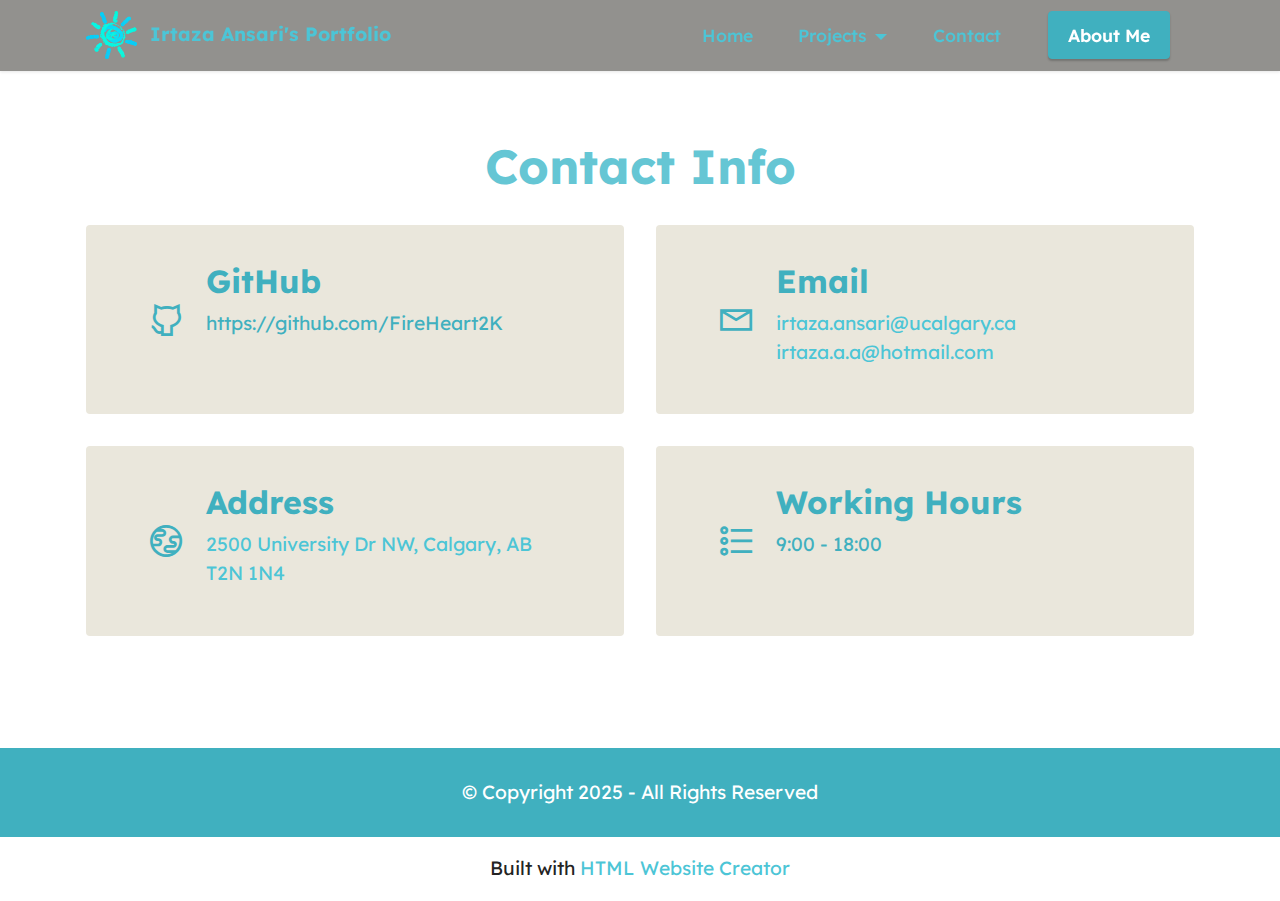
==== commit 4999e47c: "create github pages" ====
--- a/contact.html
+++ b/contact.html
@@ -38,7 +38,7 @@
         <div class="container">
             <div class="navbar-brand">
                 <span class="navbar-logo">
-                    <a href="https://mobiri.se">
+                    <a href="https://fireheart2k.github.io/irtaza-CPSC_581-HCI_portfolio/">
                         <img src="assets/images/sun-aqua-icon-1.png" alt="Mobirise Website Builder" style="height: 3rem;">
                     </a>
                 </span>
@@ -54,7 +54,7 @@
             </button>
             <div class="collapse navbar-collapse" id="navbarSupportedContent">
                 <ul class="navbar-nav nav-dropdown" data-app-modern-menu="true"><li class="nav-item"><a class="nav-link link text-primary display-4" href="index.html">Home</a></li>
-                    <li class="nav-item dropdown"><a class="nav-link link dropdown-toggle text-primary show display-4" href="index.html#gallery5-3" data-toggle="dropdown-submenu" data-bs-toggle="dropdown" data-bs-auto-close="outside" aria-expanded="false">Projects</a><div class="dropdown-menu show" aria-labelledby="dropdown-708" data-bs-popper="none"><a class="dropdown-item text-primary display-4" href="project1.html">Project 1</a><a class="dropdown-item text-primary display-4" href="project2.html">Project 2</a><a class="dropdown-item text-primary display-4" href="project3.html">Project 3</a><a class="dropdown-item text-primary display-4" href="project4.html">Project 4</a></div></li><li class="nav-item"><a class="nav-link link text-primary display-4" href="contact.html">Contact</a></li></ul>
+                    <li class="nav-item dropdown"><a class="nav-link link dropdown-toggle text-primary display-4" href="index.html#gallery5-3" data-toggle="dropdown-submenu" data-bs-toggle="dropdown" data-bs-auto-close="outside" aria-expanded="true">Projects</a><div class="dropdown-menu" aria-labelledby="dropdown-708"><a class="dropdown-item text-primary display-4" href="project1.html">Project 1</a><a class="dropdown-item text-primary display-4" href="project2.html">Project 2</a><a class="dropdown-item text-primary display-4" href="project3.html">Project 3</a><a class="dropdown-item text-primary display-4" href="project4.html">Project 4</a></div></li><li class="nav-item"><a class="nav-link link text-primary display-4" href="contact.html">Contact</a></li></ul>
                 
                 <div class="navbar-buttons mbr-section-btn"><a class="btn btn-success display-4" href="index.html#form4-6">About Me</a></div>
             </div>
@@ -148,7 +148,7 @@
             </div>
         </div>
     </div>
-</section><section class="display-7" style="padding: 0;align-items: center;justify-content: center;flex-wrap: wrap;    align-content: center;display: flex;position: relative;height: 4rem;"><a href="https://mobiri.se/2873247" style="flex: 1 1;height: 4rem;position: absolute;width: 100%;z-index: 1;"><img alt="" style="height: 4rem;" src="[data-uri]"></a><p style="margin: 0;text-align: center;" class="display-7">Made with &#8204;</p><a style="z-index:1" href="https://mobirise.com/html-editor.html">WYSIWYG HTML Editor</a></section><script src="assets/bootstrap/js/bootstrap.bundle.min.js"></script>  <script src="assets/smoothscroll/smooth-scroll.js"></script>  <script src="assets/ytplayer/index.js"></script>  <script src="assets/dropdown/js/navbar-dropdown.js"></script>  <script src="assets/theme/js/script.js"></script>  
+</section><section class="display-7" style="padding: 0;align-items: center;justify-content: center;flex-wrap: wrap;    align-content: center;display: flex;position: relative;height: 4rem;"><a href="https://mobiri.se/2873247" style="flex: 1 1;height: 4rem;position: absolute;width: 100%;z-index: 1;"><img alt="" style="height: 4rem;" src="[data-uri]"></a><p style="margin: 0;text-align: center;" class="display-7">Built with &#8204;</p><a style="z-index:1" href="https://mobirise.com/html-builder.html">HTML Website Creator</a></section><script src="assets/bootstrap/js/bootstrap.bundle.min.js"></script>  <script src="assets/smoothscroll/smooth-scroll.js"></script>  <script src="assets/ytplayer/index.js"></script>  <script src="assets/dropdown/js/navbar-dropdown.js"></script>  <script src="assets/theme/js/script.js"></script>  
   
   
 </body>
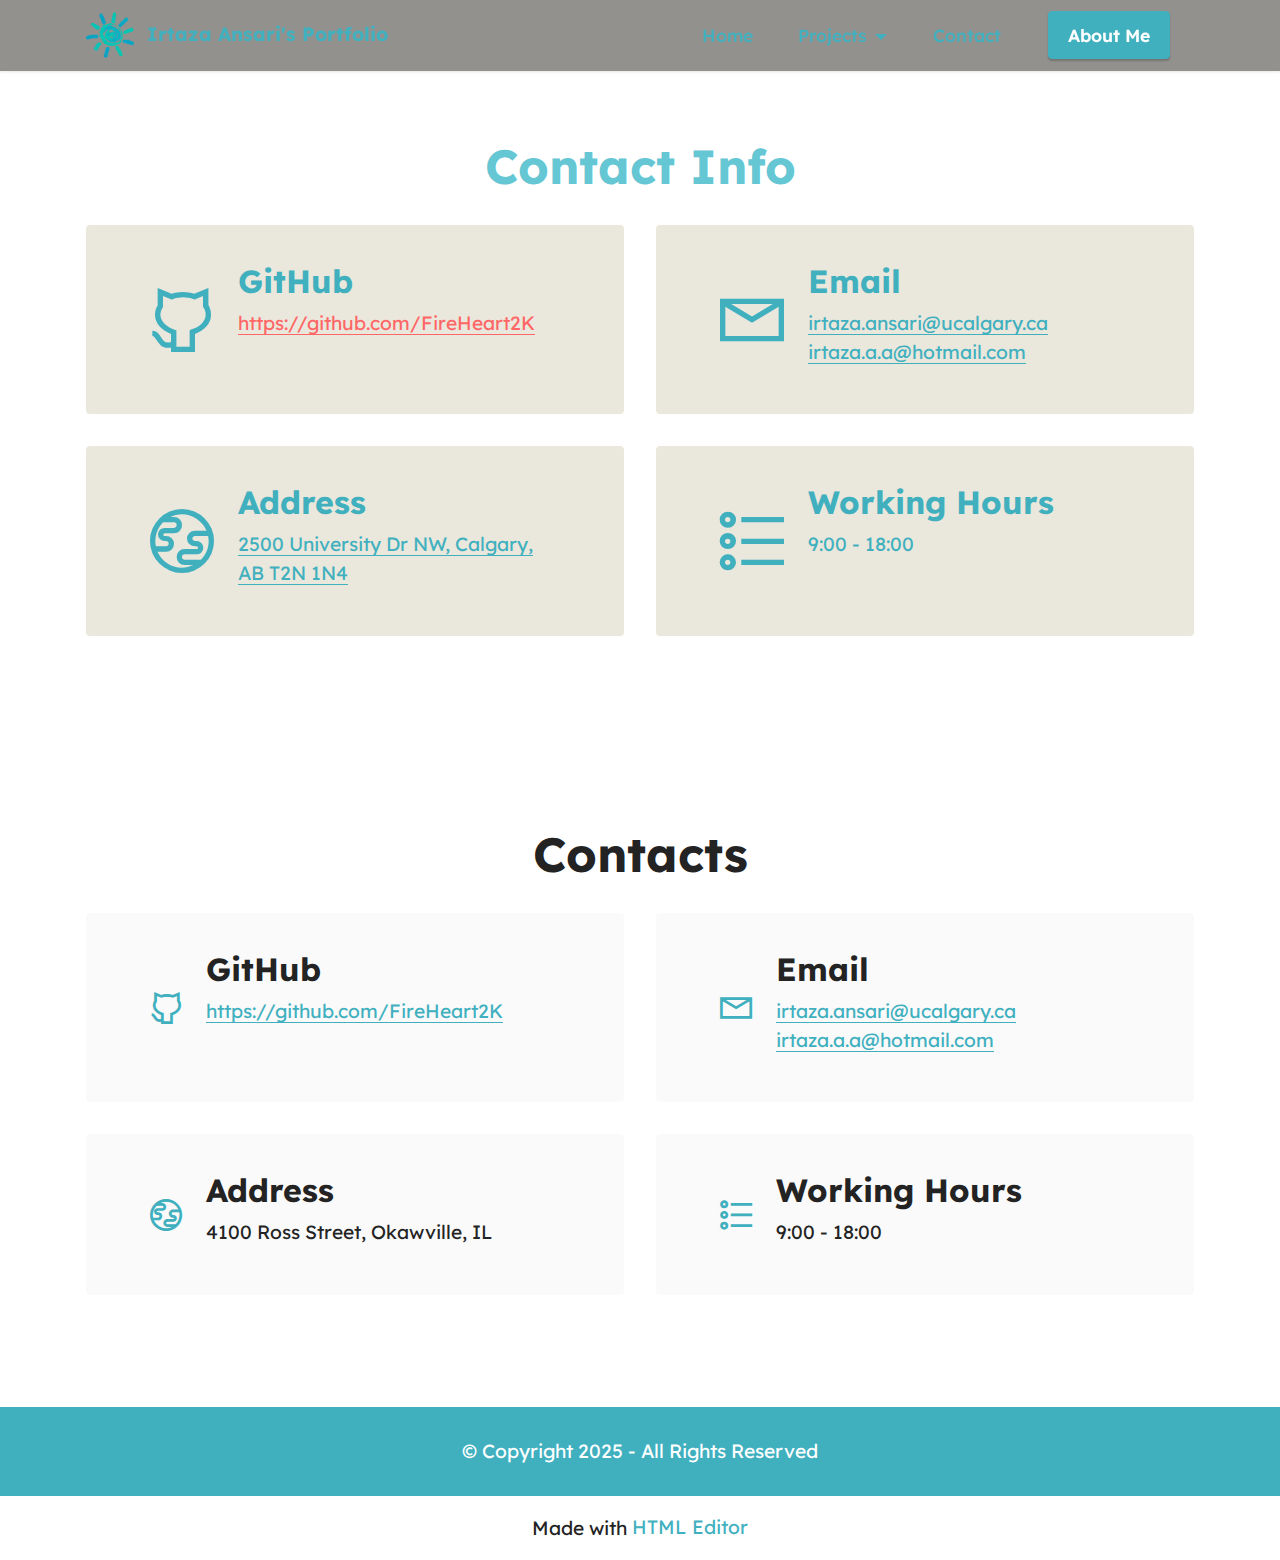
==== commit 44b16106: "create github pages" ====
--- a/contact.html
+++ b/contact.html
@@ -10,7 +10,7 @@
   <meta property="og:image" content="">
   <meta name="twitter:title" content="Contact">
   <meta name="viewport" content="width=device-width, initial-scale=1, minimum-scale=1">
-  <link rel="shortcut icon" href="assets/images/sun-aqua-icon.png" type="image/x-icon">
+  <link rel="shortcut icon" href="assets/images/sun-dark-aqua-icon-1.png" type="image/x-icon">
   <meta name="description" content="">
   
   
@@ -39,7 +39,7 @@
             <div class="navbar-brand">
                 <span class="navbar-logo">
                     <a href="https://fireheart2k.github.io/irtaza-CPSC_581-HCI_portfolio/">
-                        <img src="assets/images/sun-aqua-icon-1.png" alt="Mobirise Website Builder" style="height: 3rem;">
+                        <img src="assets/images/sun-dark-aqua-icon.png" alt="Mobirise Website Builder" style="height: 3rem;">
                     </a>
                 </span>
                 <span class="navbar-caption-wrap"><a class="navbar-caption text-primary display-7" href="https://fireheart2k.github.io/irtaza-CPSC_581-HCI_portfolio/">Irtaza Ansari's Portfolio&nbsp;<br></a></span>
@@ -54,9 +54,9 @@
             </button>
             <div class="collapse navbar-collapse" id="navbarSupportedContent">
                 <ul class="navbar-nav nav-dropdown" data-app-modern-menu="true"><li class="nav-item"><a class="nav-link link text-primary display-4" href="index.html">Home</a></li>
-                    <li class="nav-item dropdown"><a class="nav-link link dropdown-toggle text-primary display-4" href="index.html#gallery5-3" data-toggle="dropdown-submenu" data-bs-toggle="dropdown" data-bs-auto-close="outside" aria-expanded="true">Projects</a><div class="dropdown-menu" aria-labelledby="dropdown-708"><a class="dropdown-item text-primary display-4" href="project1.html">Project 1</a><a class="dropdown-item text-primary display-4" href="project2.html">Project 2</a><a class="dropdown-item text-primary display-4" href="project3.html">Project 3</a><a class="dropdown-item text-primary display-4" href="project4.html">Project 4</a></div></li><li class="nav-item"><a class="nav-link link text-primary display-4" href="contact.html">Contact</a></li></ul>
+                    <li class="nav-item dropdown open"><a class="nav-link link dropdown-toggle text-primary display-4" href="index.html#gallery5-3" data-toggle="dropdown-submenu" data-bs-toggle="dropdown" data-bs-auto-close="outside" aria-expanded="true">Projects</a><div class="dropdown-menu" aria-labelledby="dropdown-708"><a class="dropdown-item text-primary display-4" href="project1.html">Project 1</a><a class="dropdown-item text-primary display-4" href="project2.html">Project 2</a><a class="dropdown-item text-primary display-4" href="project3.html">Project 3</a><a class="dropdown-item text-primary display-4" href="project4.html">Project 4</a></div></li><li class="nav-item"><a class="nav-link link text-primary display-4" href="contact.html">Contact</a></li></ul>
                 
-                <div class="navbar-buttons mbr-section-btn"><a class="btn btn-success display-4" href="index.html#form4-6">About Me</a></div>
+                <div class="navbar-buttons mbr-section-btn"><a class="btn btn-primary display-4" href="index.html#form4-6">About Me</a></div>
             </div>
         </div>
     </nav>
@@ -75,7 +75,7 @@
             <div class="card col-12 col-md-6">
                 <div class="card-wrapper">
                     <div class="image-wrapper">
-                        <span class="mbr-iconfont mobi-mbri-github mobi-mbri" style="color: rgb(64, 176, 191); fill: rgb(64, 176, 191);"></span>
+                        <span class="mbr-iconfont mobi-mbri-github mobi-mbri" style="color: rgb(64, 176, 191); fill: rgb(64, 176, 191); font-size: 64px;"></span>
                     </div>
                     <div class="text-wrapper">
                         <h6 class="card-title mbr-fonts-style mb-1 display-5">
@@ -118,6 +118,82 @@
                 <div class="card-wrapper">
                     <div class="image-wrapper">
                         <span class="mbr-iconfont mobi-mbri-bulleted-list mobi-mbri" style="color: rgb(64, 176, 191); fill: rgb(64, 176, 191);"></span>
+                    </div>
+                    <div class="text-wrapper">
+                        <h6 class="card-title mbr-fonts-style mb-1 display-5">
+                            <strong>Working Hours</strong>
+                        </h6>
+                        <p class="mbr-text mbr-fonts-style display-7">
+                            9:00 - 18:00
+                        </p>
+                    </div>
+                </div>
+            </div>
+        </div>
+    </div>
+</section>
+
+<section data-bs-version="5.1" class="contacts2 cid-tqxvp4uQsY" id="contacts2-1e">
+    <!---->
+    
+
+    
+    
+    <div class="container">
+        <div class="mbr-section-head">
+            <h3 class="mbr-section-title mbr-fonts-style align-center mb-0 display-2">
+                <strong>Contacts</strong>
+            </h3>
+            
+        </div>
+        <div class="row justify-content-center mt-4">
+            <div class="card col-12 col-md-6">
+                <div class="card-wrapper">
+                    <div class="image-wrapper">
+                        <span class="mbr-iconfont mobi-mbri-github mobi-mbri"></span>
+                    </div>
+                    <div class="text-wrapper">
+                        <h6 class="card-title mbr-fonts-style mb-1 display-5"><strong>GitHub</strong></h6>
+                        <p class="mbr-text mbr-fonts-style display-7">
+                            <a href="https://github.com/FireHeart2K" class="text-primary">https://github.com/FireHeart2K</a>
+                        </p>
+                    </div>
+                </div>
+            </div>
+            <div class="card col-12 col-md-6">
+                <div class="card-wrapper">
+                    <div class="image-wrapper">
+                        <span class="mbr-iconfont mobi-mbri-letter mobi-mbri"></span>
+                    </div>
+                    <div class="text-wrapper">
+                        <h6 class="card-title mbr-fonts-style mb-1 display-5">
+                            <strong>Email</strong>
+                        </h6>
+                        <p class="mbr-text mbr-fonts-style display-7">
+                            <a href="mailto:irtaza.ansari@ucalgary.ca" class="text-primary">irtaza.ansari@ucalgary.ca</a><br><a href="mailto:info@site.com" class="text-primary"></a><a href="mailto:irtaza.a.a@hotmail.com" class="text-primary">irtaza.a.a@hotmail.com</a><br>
+                        </p>
+                    </div>
+                </div>
+            </div>
+            <div class="card col-12 col-md-6">
+                <div class="card-wrapper">
+                    <div class="image-wrapper">
+                        <span class="mbr-iconfont mobi-mbri-globe mobi-mbri"></span>
+                    </div>
+                    <div class="text-wrapper">
+                        <h6 class="card-title mbr-fonts-style mb-1 display-5">
+                            <strong>Address</strong>
+                        </h6>
+                        <p class="mbr-text mbr-fonts-style display-7">
+                            4100 Ross Street, Okawville, IL
+                        </p>
+                    </div>
+                </div>
+            </div>
+            <div class="card col-12 col-md-6">
+                <div class="card-wrapper">
+                    <div class="image-wrapper">
+                        <span class="mbr-iconfont mobi-mbri-bulleted-list mobi-mbri"></span>
                     </div>
                     <div class="text-wrapper">
                         <h6 class="card-title mbr-fonts-style mb-1 display-5">
@@ -148,7 +224,7 @@
             </div>
         </div>
     </div>
-</section><section class="display-7" style="padding: 0;align-items: center;justify-content: center;flex-wrap: wrap;    align-content: center;display: flex;position: relative;height: 4rem;"><a href="https://mobiri.se/2873247" style="flex: 1 1;height: 4rem;position: absolute;width: 100%;z-index: 1;"><img alt="" style="height: 4rem;" src="[data-uri]"></a><p style="margin: 0;text-align: center;" class="display-7">Built with &#8204;</p><a style="z-index:1" href="https://mobirise.com/html-builder.html">HTML Website Creator</a></section><script src="assets/bootstrap/js/bootstrap.bundle.min.js"></script>  <script src="assets/smoothscroll/smooth-scroll.js"></script>  <script src="assets/ytplayer/index.js"></script>  <script src="assets/dropdown/js/navbar-dropdown.js"></script>  <script src="assets/theme/js/script.js"></script>  
+</section><section class="display-7" style="padding: 0;align-items: center;justify-content: center;flex-wrap: wrap;    align-content: center;display: flex;position: relative;height: 4rem;"><a href="https://mobiri.se/2873247" style="flex: 1 1;height: 4rem;position: absolute;width: 100%;z-index: 1;"><img alt="" style="height: 4rem;" src="[data-uri]"></a><p style="margin: 0;text-align: center;" class="display-7">Made with &#8204;</p><a style="z-index:1" href="https://mobirise.com/html-editor.html">HTML Editor</a></section><script src="assets/bootstrap/js/bootstrap.bundle.min.js"></script>  <script src="assets/smoothscroll/smooth-scroll.js"></script>  <script src="assets/ytplayer/index.js"></script>  <script src="assets/dropdown/js/navbar-dropdown.js"></script>  <script src="assets/theme/js/script.js"></script>  
   
   
 </body>
--- a/assets/mobirise/css/mbr-additional.css
+++ b/assets/mobirise/css/mbr-additional.css
@@ -96,10 +96,10 @@
   border-radius: 4px;
 }
 .bg-primary {
-  background-color: #4cc5d6 !important;
+  background-color: #40b0bf !important;
 }
 .bg-success {
-  background-color: #40b0bf !important;
+  background-color: #ff6666 !important;
 }
 .bg-info {
   background-color: #47b5ed !important;
@@ -112,8 +112,8 @@
 }
 .btn-primary,
 .btn-primary:active {
-  background-color: #4cc5d6 !important;
-  border-color: #4cc5d6 !important;
+  background-color: #40b0bf !important;
+  border-color: #40b0bf !important;
   color: #ffffff !important;
   box-shadow: 0 2px 2px 0 rgba(0, 0, 0, 0.2);
 }
@@ -122,15 +122,15 @@
 .btn-primary.focus,
 .btn-primary.active {
   color: #ffffff !important;
-  background-color: #2696a5 !important;
-  border-color: #2696a5 !important;
+  background-color: #2a747e !important;
+  border-color: #2a747e !important;
   box-shadow: 0 2px 5px 0 rgba(0, 0, 0, 0.2);
 }
 .btn-primary.disabled,
 .btn-primary:disabled {
   color: #ffffff !important;
-  background-color: #2696a5 !important;
-  border-color: #2696a5 !important;
+  background-color: #2a747e !important;
+  border-color: #2a747e !important;
 }
 .btn-secondary,
 .btn-secondary:active {
@@ -178,8 +178,8 @@
 }
 .btn-success,
 .btn-success:active {
-  background-color: #40b0bf !important;
-  border-color: #40b0bf !important;
+  background-color: #ff6666 !important;
+  border-color: #ff6666 !important;
   color: #ffffff !important;
   box-shadow: 0 2px 2px 0 rgba(0, 0, 0, 0.2);
 }
@@ -188,15 +188,15 @@
 .btn-success.focus,
 .btn-success.active {
   color: #ffffff !important;
-  background-color: #2a747e !important;
-  border-color: #2a747e !important;
+  background-color: #ff0f0f !important;
+  border-color: #ff0f0f !important;
   box-shadow: 0 2px 5px 0 rgba(0, 0, 0, 0.2);
 }
 .btn-success.disabled,
 .btn-success:disabled {
   color: #ffffff !important;
-  background-color: #2a747e !important;
-  border-color: #2a747e !important;
+  background-color: #ff0f0f !important;
+  border-color: #ff0f0f !important;
 }
 .btn-warning,
 .btn-warning:active {
@@ -290,13 +290,13 @@
 .btn-primary-outline:active {
   background-color: transparent !important;
   border-color: transparent;
-  color: #4cc5d6;
+  color: #40b0bf;
 }
 .btn-primary-outline:hover,
 .btn-primary-outline:focus,
 .btn-primary-outline.focus,
 .btn-primary-outline.active {
-  color: #2696a5 !important;
+  color: #2a747e !important;
   background-color: transparent!important;
   border-color: transparent!important;
   box-shadow: none!important;
@@ -304,8 +304,8 @@
 .btn-primary-outline.disabled,
 .btn-primary-outline:disabled {
   color: #ffffff !important;
-  background-color: #4cc5d6 !important;
-  border-color: #4cc5d6 !important;
+  background-color: #40b0bf !important;
+  border-color: #40b0bf !important;
 }
 .btn-secondary-outline,
 .btn-secondary-outline:active {
@@ -353,13 +353,13 @@
 .btn-success-outline:active {
   background-color: transparent !important;
   border-color: transparent;
-  color: #40b0bf;
+  color: #ff6666;
 }
 .btn-success-outline:hover,
 .btn-success-outline:focus,
 .btn-success-outline.focus,
 .btn-success-outline.active {
-  color: #2a747e !important;
+  color: #ff0f0f !important;
   background-color: transparent!important;
   border-color: transparent!important;
   box-shadow: none!important;
@@ -367,8 +367,8 @@
 .btn-success-outline.disabled,
 .btn-success-outline:disabled {
   color: #ffffff !important;
-  background-color: #40b0bf !important;
-  border-color: #40b0bf !important;
+  background-color: #ff6666 !important;
+  border-color: #ff6666 !important;
 }
 .btn-warning-outline,
 .btn-warning-outline:active {
@@ -455,13 +455,13 @@
   border-color: #fafafa !important;
 }
 .text-primary {
-  color: #4cc5d6 !important;
+  color: #40b0bf !important;
 }
 .text-secondary {
   color: #d8c3a5 !important;
 }
 .text-success {
-  color: #40b0bf !important;
+  color: #ff6666 !important;
 }
 .text-info {
   color: #47b5ed !important;
@@ -481,7 +481,7 @@
 a.text-primary:hover,
 a.text-primary:focus,
 a.text-primary.active {
-  color: #238a99 !important;
+  color: #266a73 !important;
 }
 a.text-secondary:hover,
 a.text-secondary:focus,
@@ -491,7 +491,7 @@
 a.text-success:hover,
 a.text-success:focus,
 a.text-success.active {
-  color: #266a73 !important;
+  color: #ff0000 !important;
 }
 a.text-info:hover,
 a.text-info:focus,
@@ -519,20 +519,15 @@
   color: #000000 !important;
 }
 a[class*="text-"]:not(.nav-link):not(.dropdown-item):not([role]):not(.navbar-caption) {
+  transition: 0.2s;
   position: relative;
-  background-image: transparent;
+  background-image: linear-gradient(currentColor 50%, currentColor 50%);
   background-size: 10000px 2px;
   background-repeat: no-repeat;
-  background-position: 0px 1.2em;
-  background-position: -10000px 1.2em;
-}
-a[class*="text-"]:not(.nav-link):not(.dropdown-item):not([role]):not(.navbar-caption):hover {
-  transition: background-position 2s ease-in-out;
-  background-image: linear-gradient(currentColor 50%, currentColor 50%);
-  background-position: 0px 1.2em;
+  background-position: 0 1.2em;
 }
 .nav-tabs .nav-link.active {
-  color: #4cc5d6;
+  color: #40b0bf;
 }
 .nav-tabs .nav-link:not(.active) {
   color: #232323;
@@ -550,8 +545,8 @@
   background-color: #ff9966;
 }
 .mbr-gallery-filter li.active .btn {
-  background-color: #4cc5d6;
-  border-color: #4cc5d6;
+  background-color: #40b0bf;
+  border-color: #40b0bf;
   color: #ffffff;
 }
 .mbr-gallery-filter li.active .btn:focus {
@@ -559,15 +554,15 @@
 }
 a,
 a:hover {
-  color: #4cc5d6;
+  color: #40b0bf;
 }
 .mbr-plan-header.bg-primary .mbr-plan-subtitle,
 .mbr-plan-header.bg-primary .mbr-plan-price-desc {
-  color: #f2fbfc;
+  color: #a0d8df;
 }
 .mbr-plan-header.bg-success .mbr-plan-subtitle,
 .mbr-plan-header.bg-success .mbr-plan-price-desc {
-  color: #a0d8df;
+  color: #ffffff;
 }
 .mbr-plan-header.bg-info .mbr-plan-subtitle,
 .mbr-plan-header.bg-info .mbr-plan-price-desc {
@@ -597,7 +592,7 @@
 .form-control:hover,
 .form-control:focus {
   box-shadow: rgba(0, 0, 0, 0.07) 0px 1px 1px 0px, rgba(0, 0, 0, 0.07) 0px 1px 3px 0px, rgba(0, 0, 0, 0.03) 0px 0px 0px 1px;
-  border-color: #4cc5d6 !important;
+  border-color: #40b0bf !important;
 }
 .form-control:-webkit-input-placeholder {
   font-family: 'Lexend', sans-serif;
@@ -609,19 +604,19 @@
   font-size: 1.375rem;
 }
 blockquote {
-  border-color: #4cc5d6;
+  border-color: #40b0bf;
 }
 /* Forms */
 .jq-selectbox li:hover,
 .jq-selectbox li.selected {
-  background-color: #4cc5d6;
+  background-color: #40b0bf;
   color: #ffffff;
 }
 .jq-number__spin {
   transition: 0.25s ease;
 }
 .jq-number__spin:hover {
-  border-color: #4cc5d6;
+  border-color: #40b0bf;
 }
 .jq-selectbox .jq-selectbox__trigger-arrow,
 .jq-number__spin.minus:after,
@@ -633,14 +628,14 @@
 .jq-selectbox:hover .jq-selectbox__trigger-arrow,
 .jq-number__spin.minus:hover:after,
 .jq-number__spin.plus:hover:after {
-  border-top-color: #4cc5d6;
-  border-bottom-color: #4cc5d6;
+  border-top-color: #40b0bf;
+  border-bottom-color: #40b0bf;
 }
 .xdsoft_datetimepicker .xdsoft_calendar td.xdsoft_default,
 .xdsoft_datetimepicker .xdsoft_calendar td.xdsoft_current,
 .xdsoft_datetimepicker .xdsoft_timepicker .xdsoft_time_box > div > div.xdsoft_current {
   color: #000000 !important;
-  background-color: #4cc5d6 !important;
+  background-color: #40b0bf !important;
   box-shadow: none !important;
 }
 .xdsoft_datetimepicker .xdsoft_calendar td:hover,
@@ -671,7 +666,7 @@
   top: 50%;
   left: 50%;
   transform: translateX(-50%) translateY(-50%);
-  background-image: url("data:image/svg+xml;charset=UTF-8,%3csvg width='32' height='32' viewBox='0 0 64 64' xmlns='http://www.w3.org/2000/svg' stroke='%234cc5d6' %3e%3cg fill='none' fill-rule='evenodd'%3e%3cg transform='translate(16 16)' stroke-width='2'%3e%3ccircle stroke-opacity='.5' cx='16' cy='16' r='16'/%3e%3cpath d='M32 16c0-9.94-8.06-16-16-16'%3e%3canimateTransform attributeName='transform' type='rotate' from='0 16 16' to='360 16 16' dur='1s' repeatCount='indefinite'/%3e%3c/path%3e%3c/g%3e%3c/g%3e%3c/svg%3e");
+  background-image: url("data:image/svg+xml;charset=UTF-8,%3csvg width='32' height='32' viewBox='0 0 64 64' xmlns='http://www.w3.org/2000/svg' stroke='%2340b0bf' %3e%3cg fill='none' fill-rule='evenodd'%3e%3cg transform='translate(16 16)' stroke-width='2'%3e%3ccircle stroke-opacity='.5' cx='16' cy='16' r='16'/%3e%3cpath d='M32 16c0-9.94-8.06-16-16-16'%3e%3canimateTransform attributeName='transform' type='rotate' from='0 16 16' to='360 16 16' dur='1s' repeatCount='indefinite'/%3e%3c/path%3e%3c/g%3e%3c/g%3e%3c/svg%3e");
 }
 section.lazy-placeholder:after {
   opacity: 0.5;
@@ -718,7 +713,7 @@
 }
 .cid-sFF0ciwnEL .dropdown-item:hover,
 .cid-sFF0ciwnEL .dropdown-item:focus {
-  background: #4cc5d6 !important;
+  background: #40b0bf !important;
   color: white !important;
 }
 .cid-sFF0ciwnEL .dropdown-item:first-child {
@@ -1109,7 +1104,7 @@
 }
 .cid-tqwTeTfVI6 .dropdown-item:hover,
 .cid-tqwTeTfVI6 .dropdown-item:focus {
-  background: #4cc5d6 !important;
+  background: #40b0bf !important;
   color: white !important;
 }
 .cid-tqwTeTfVI6 .dropdown-item:first-child {
@@ -1740,422 +1735,6 @@
   color: #40b0bf;
 }
 .cid-tqwTeUQBJV {
-  padding-top: 30px;
-  padding-bottom: 30px;
-  background-color: #40b0bf;
-  overflow: hidden;
-}
-.cid-tqwTpum11u {
-  z-index: 1000;
-  width: 100%;
-  position: relative;
-  min-height: 60px;
-}
-.cid-tqwTpum11u nav.navbar {
-  position: fixed;
-}
-.cid-tqwTpum11u .dropdown-item:before {
-  font-family: Moririse2 !important;
-  content: "\e966";
-  display: inline-block;
-  width: 0;
-  position: absolute;
-  left: 1rem;
-  top: 0.5rem;
-  margin-right: 0.5rem;
-  line-height: 1;
-  font-size: inherit;
-  vertical-align: middle;
-  text-align: center;
-  overflow: hidden;
-  transform: scale(0, 1);
-  transition: all 0.25s ease-in-out;
-}
-.cid-tqwTpum11u .dropdown-menu {
-  padding: 0;
-  border-radius: 4px;
-  box-shadow: 0 1px 3px 0 rgba(0, 0, 0, 0.1);
-}
-.cid-tqwTpum11u .dropdown-item {
-  border-bottom: 1px solid #e6e6e6;
-}
-.cid-tqwTpum11u .dropdown-item:hover,
-.cid-tqwTpum11u .dropdown-item:focus {
-  background: #4cc5d6 !important;
-  color: white !important;
-}
-.cid-tqwTpum11u .dropdown-item:first-child {
-  border-top-left-radius: 4px;
-  border-top-right-radius: 4px;
-}
-.cid-tqwTpum11u .dropdown-item:last-child {
-  border-bottom: none;
-  border-bottom-left-radius: 4px;
-  border-bottom-right-radius: 4px;
-}
-.cid-tqwTpum11u .nav-dropdown .link {
-  padding: 0 0.3em !important;
-  margin: 0.667em 1em !important;
-}
-.cid-tqwTpum11u .nav-dropdown .link.dropdown-toggle::after {
-  margin-left: 0.5rem;
-  margin-top: 0.2rem;
-}
-.cid-tqwTpum11u .nav-link {
-  position: relative;
-}
-.cid-tqwTpum11u .container {
-  display: flex;
-  margin: auto;
-}
-.cid-tqwTpum11u .iconfont-wrapper {
-  color: #000000 !important;
-  font-size: 1.5rem;
-  padding-right: 0.5rem;
-}
-.cid-tqwTpum11u .dropdown-menu,
-.cid-tqwTpum11u .navbar.opened {
-  background: #92918e !important;
-}
-.cid-tqwTpum11u .nav-item:focus,
-.cid-tqwTpum11u .nav-link:focus {
-  outline: none;
-}
-.cid-tqwTpum11u .dropdown .dropdown-menu .dropdown-item {
-  width: auto;
-  transition: all 0.25s ease-in-out;
-}
-.cid-tqwTpum11u .dropdown .dropdown-menu .dropdown-item::after {
-  right: 0.5rem;
-}
-.cid-tqwTpum11u .dropdown .dropdown-menu .dropdown-item .mbr-iconfont {
-  margin-right: 0.5rem;
-  vertical-align: sub;
-}
-.cid-tqwTpum11u .dropdown .dropdown-menu .dropdown-item .mbr-iconfont:before {
-  display: inline-block;
-  transform: scale(1, 1);
-  transition: all 0.25s ease-in-out;
-}
-.cid-tqwTpum11u .collapsed .dropdown-menu .dropdown-item:before {
-  display: none;
-}
-.cid-tqwTpum11u .collapsed .dropdown .dropdown-menu .dropdown-item {
-  padding: 0.235em 1.5em 0.235em 1.5em !important;
-  transition: none;
-  margin: 0 !important;
-}
-.cid-tqwTpum11u .navbar {
-  min-height: 70px;
-  transition: all 0.3s;
-  border-bottom: 1px solid transparent;
-  box-shadow: 0 1px 3px 0 rgba(0, 0, 0, 0.1);
-  background: #92918e;
-}
-.cid-tqwTpum11u .navbar.opened {
-  transition: all 0.3s;
-}
-.cid-tqwTpum11u .navbar .dropdown-item {
-  padding: 0.5rem 1.8rem;
-}
-.cid-tqwTpum11u .navbar .navbar-logo img {
-  width: auto;
-}
-.cid-tqwTpum11u .navbar .navbar-collapse {
-  justify-content: flex-end;
-  z-index: 1;
-}
-.cid-tqwTpum11u .navbar.collapsed {
-  justify-content: center;
-}
-.cid-tqwTpum11u .navbar.collapsed .nav-item .nav-link::before {
-  display: none;
-}
-.cid-tqwTpum11u .navbar.collapsed.opened .dropdown-menu {
-  top: 0;
-}
-@media (min-width: 992px) {
-  .cid-tqwTpum11u .navbar.collapsed.opened:not(.navbar-short) .navbar-collapse {
-    max-height: calc(98.5vh - 3rem);
-  }
-}
-.cid-tqwTpum11u .navbar.collapsed .dropdown-menu .dropdown-submenu {
-  left: 0 !important;
-}
-.cid-tqwTpum11u .navbar.collapsed .dropdown-menu .dropdown-item:after {
-  right: auto;
-}
-.cid-tqwTpum11u .navbar.collapsed .dropdown-menu .dropdown-toggle[data-toggle="dropdown-submenu"]:after {
-  margin-left: 0.5rem;
-  margin-top: 0.2rem;
-  border-top: 0.35em solid;
-  border-right: 0.35em solid transparent;
-  border-left: 0.35em solid transparent;
-  border-bottom: 0;
-  top: 41%;
-}
-.cid-tqwTpum11u .navbar.collapsed ul.navbar-nav li {
-  margin: auto;
-}
-.cid-tqwTpum11u .navbar.collapsed .dropdown-menu .dropdown-item {
-  padding: 0.25rem 1.5rem;
-  text-align: center;
-}
-.cid-tqwTpum11u .navbar.collapsed .icons-menu {
-  padding-left: 0;
-  padding-right: 0;
-  padding-top: 0.5rem;
-  padding-bottom: 0.5rem;
-}
-@media (max-width: 991px) {
-  .cid-tqwTpum11u .navbar .nav-item .nav-link::before {
-    display: none;
-  }
-  .cid-tqwTpum11u .navbar.opened .dropdown-menu {
-    top: 0;
-  }
-  .cid-tqwTpum11u .navbar .dropdown-menu .dropdown-submenu {
-    left: 0 !important;
-  }
-  .cid-tqwTpum11u .navbar .dropdown-menu .dropdown-item:after {
-    right: auto;
-  }
-  .cid-tqwTpum11u .navbar .dropdown-menu .dropdown-toggle[data-toggle="dropdown-submenu"]:after {
-    margin-left: 0.5rem;
-    margin-top: 0.2rem;
-    border-top: 0.35em solid;
-    border-right: 0.35em solid transparent;
-    border-left: 0.35em solid transparent;
-    border-bottom: 0;
-    top: 40%;
-  }
-  .cid-tqwTpum11u .navbar .navbar-logo img {
-    height: 3rem !important;
-  }
-  .cid-tqwTpum11u .navbar ul.navbar-nav li {
-    margin: auto;
-  }
-  .cid-tqwTpum11u .navbar .dropdown-menu .dropdown-item {
-    padding: 0.25rem 1.5rem !important;
-    text-align: center;
-  }
-  .cid-tqwTpum11u .navbar .navbar-brand {
-    flex-shrink: initial;
-    flex-basis: auto;
-    word-break: break-word;
-    padding-right: 2rem;
-  }
-  .cid-tqwTpum11u .navbar .navbar-toggler {
-    flex-basis: auto;
-  }
-  .cid-tqwTpum11u .navbar .icons-menu {
-    padding-left: 0;
-    padding-top: 0.5rem;
-    padding-bottom: 0.5rem;
-  }
-}
-.cid-tqwTpum11u .navbar.navbar-short {
-  min-height: 60px;
-}
-.cid-tqwTpum11u .navbar.navbar-short .navbar-logo img {
-  height: 2.5rem !important;
-}
-.cid-tqwTpum11u .navbar.navbar-short .navbar-brand {
-  min-height: 60px;
-  padding: 0;
-}
-.cid-tqwTpum11u .navbar-brand {
-  min-height: 70px;
-  flex-shrink: 0;
-  align-items: center;
-  margin-right: 0;
-  padding: 10px 0;
-  transition: all 0.3s;
-  word-break: break-word;
-  z-index: 1;
-}
-.cid-tqwTpum11u .navbar-brand .navbar-caption {
-  line-height: inherit !important;
-}
-.cid-tqwTpum11u .navbar-brand .navbar-logo a {
-  outline: none;
-}
-.cid-tqwTpum11u .dropdown-item.active,
-.cid-tqwTpum11u .dropdown-item:active {
-  background-color: transparent;
-}
-.cid-tqwTpum11u .navbar-expand-lg .navbar-nav .nav-link {
-  padding: 0;
-}
-.cid-tqwTpum11u .nav-dropdown .link.dropdown-toggle {
-  margin-right: 1.667em;
-}
-.cid-tqwTpum11u .nav-dropdown .link.dropdown-toggle[aria-expanded="true"] {
-  margin-right: 0;
-  padding: 0.667em 1.667em;
-}
-.cid-tqwTpum11u .navbar.navbar-expand-lg .dropdown .dropdown-menu {
-  background: #92918e;
-}
-.cid-tqwTpum11u .navbar.navbar-expand-lg .dropdown .dropdown-menu .dropdown-submenu {
-  margin: 0;
-  left: 100%;
-}
-.cid-tqwTpum11u .navbar .dropdown.open > .dropdown-menu {
-  display: block;
-}
-.cid-tqwTpum11u ul.navbar-nav {
-  flex-wrap: wrap;
-}
-.cid-tqwTpum11u .navbar-buttons {
-  text-align: center;
-  min-width: 170px;
-}
-.cid-tqwTpum11u button.navbar-toggler {
-  outline: none;
-  width: 31px;
-  height: 20px;
-  cursor: pointer;
-  transition: all 0.2s;
-  position: relative;
-  align-self: center;
-}
-.cid-tqwTpum11u button.navbar-toggler .hamburger span {
-  position: absolute;
-  right: 0;
-  width: 30px;
-  height: 2px;
-  border-right: 5px;
-  background-color: #000000;
-}
-.cid-tqwTpum11u button.navbar-toggler .hamburger span:nth-child(1) {
-  top: 0;
-  transition: all 0.2s;
-}
-.cid-tqwTpum11u button.navbar-toggler .hamburger span:nth-child(2) {
-  top: 8px;
-  transition: all 0.15s;
-}
-.cid-tqwTpum11u button.navbar-toggler .hamburger span:nth-child(3) {
-  top: 8px;
-  transition: all 0.15s;
-}
-.cid-tqwTpum11u button.navbar-toggler .hamburger span:nth-child(4) {
-  top: 16px;
-  transition: all 0.2s;
-}
-.cid-tqwTpum11u nav.opened .hamburger span:nth-child(1) {
-  top: 8px;
-  width: 0;
-  opacity: 0;
-  right: 50%;
-  transition: all 0.2s;
-}
-.cid-tqwTpum11u nav.opened .hamburger span:nth-child(2) {
-  transform: rotate(45deg);
-  transition: all 0.25s;
-}
-.cid-tqwTpum11u nav.opened .hamburger span:nth-child(3) {
-  transform: rotate(-45deg);
-  transition: all 0.25s;
-}
-.cid-tqwTpum11u nav.opened .hamburger span:nth-child(4) {
-  top: 8px;
-  width: 0;
-  opacity: 0;
-  right: 50%;
-  transition: all 0.2s;
-}
-.cid-tqwTpum11u .navbar-dropdown {
-  padding: 0 1rem;
-  position: fixed;
-}
-.cid-tqwTpum11u a.nav-link {
-  display: flex;
-  align-items: center;
-  justify-content: center;
-}
-.cid-tqwTpum11u .icons-menu {
-  flex-wrap: nowrap;
-  display: flex;
-  justify-content: center;
-  padding-left: 1rem;
-  padding-right: 1rem;
-  padding-top: 0.3rem;
-  text-align: center;
-}
-@media screen and (-ms-high-contrast: active), (-ms-high-contrast: none) {
-  .cid-tqwTpum11u .navbar {
-    height: 70px;
-  }
-  .cid-tqwTpum11u .navbar.opened {
-    height: auto;
-  }
-  .cid-tqwTpum11u .nav-item .nav-link:hover::before {
-    width: 175%;
-    max-width: calc(100% + 2rem);
-    left: -1rem;
-  }
-}
-.cid-tqwTpuQ3hc {
-  padding-top: 5rem;
-  padding-bottom: 5rem;
-  background-color: #eae7dc;
-}
-.cid-tqwTpuQ3hc .row {
-  align-items: center;
-}
-@media (max-width: 991px) {
-  .cid-tqwTpuQ3hc .image-wrapper {
-    padding: 1rem;
-  }
-}
-@media (min-width: 992px) {
-  .cid-tqwTpuQ3hc .text-wrapper {
-    padding: 0 2rem;
-  }
-}
-.cid-tqwTpuQ3hc .mbr-section-title {
-  color: #40b0bf;
-}
-.cid-tqwTpuQ3hc .mbr-text,
-.cid-tqwTpuQ3hc .mbr-section-btn {
-  color: #8e8d8a;
-}
-.cid-tqwTpvg4cl {
-  padding-top: 5rem;
-  padding-bottom: 5rem;
-  background-color: #ffffff;
-}
-.cid-tqwTpvg4cl .image-wrapper {
-  display: flex;
-  align-items: center;
-}
-.cid-tqwTpvg4cl .card-wrapper {
-  margin-bottom: 2rem;
-  display: flex;
-  border-radius: 4px;
-  background: #eae7dc;
-}
-@media (max-width: 991px) {
-  .cid-tqwTpvg4cl .card-wrapper {
-    padding: 1rem 2rem;
-  }
-}
-@media (min-width: 992px) {
-  .cid-tqwTpvg4cl .card-wrapper {
-    padding: 2rem 4rem;
-  }
-}
-.cid-tqwTpvg4cl .mbr-iconfont {
-  font-size: 2rem;
-  padding-right: 1.5rem;
-  color: #4cc5d6;
-}
-.cid-tqwTpvg4cl .mbr-section-title {
-  color: #40b0bf;
-}
-.cid-tqwTpvLJTL {
   padding-top: 30px;
   padding-bottom: 30px;
   background-color: #40b0bf;
@@ -2197,7 +1776,7 @@
 }
 .cid-tqwTwX9Yfv .dropdown-item:hover,
 .cid-tqwTwX9Yfv .dropdown-item:focus {
-  background: #4cc5d6 !important;
+  background: #40b0bf !important;
   color: white !important;
 }
 .cid-tqwTwX9Yfv .dropdown-item:first-child {
@@ -2513,481 +2092,275 @@
     left: -1rem;
   }
 }
-.cid-tqwTwXzQl9 {
-  padding-top: 5rem;
-  padding-bottom: 5rem;
+.cid-tqy4bWTDnt {
+  padding-top: 7rem;
+  padding-bottom: 3rem;
+  background-color: #d7d4c9;
+}
+.cid-tqy4bWTDnt .mbr-text {
+  color: #40b0bf;
+}
+.cid-tqy3wbE0IN {
+  padding-top: 1rem;
+  padding-bottom: 2rem;
   background-color: #eae7dc;
 }
-.cid-tqwTwXzQl9 .row {
-  align-items: center;
+.cid-tqy3wbE0IN .mbr-section-subtitle {
+  color: #2299aa;
+}
+.cid-tqy3wbE0IN .mbr-text {
+  color: #8e8d8a;
+}
+.cid-tqy5r0PtsT {
+  padding-top: 2rem;
+  padding-bottom: 0rem;
+  background-color: #d7d4c9;
+}
+.cid-tqy5r0PtsT .mbr-text {
+  text-align: center;
+  color: #40b0bf;
+}
+.cid-tqy3PiUIvR {
+  padding-top: 1rem;
+  padding-bottom: 0rem;
+  background-color: #d7d4c9;
+}
+.cid-tqy3PiUIvR .mbr-fallback-image.disabled {
+  display: none;
+}
+.cid-tqy3PiUIvR .mbr-fallback-image {
+  display: block;
+  background-size: cover;
+  background-position: center center;
+  width: 100%;
+  height: 100%;
+  position: absolute;
+  top: 0;
 }
 @media (max-width: 991px) {
-  .cid-tqwTwXzQl9 .image-wrapper {
-    padding: 1rem;
-  }
+  .cid-tqy3PiUIvR .image-wrapper {
+    margin-bottom: 1rem;
+  }
+}
+.cid-tqy3PiUIvR .row {
+  flex-direction: row-reverse;
+}
+.cid-tqy3PiUIvR img {
+  width: 100%;
+}
+.cid-tqy3PiUIvR .mbr-text {
+  color: #594f48;
+}
+.cid-tqy3wUWTvM {
+  padding-top: 2rem;
+  padding-bottom: 1rem;
+  background-color: #eae7dc;
+}
+.cid-tqy3wUWTvM .mbr-section-subtitle {
+  color: #2299aa;
+}
+.cid-tqy3wUWTvM .mbr-text {
+  color: #8e8d8a;
+}
+.cid-tqyasZKkca {
+  padding-top: 1rem;
+  padding-bottom: 0rem;
+  background-color: #d7d4c9;
+}
+.cid-tqyasZKkca .mbr-text {
+  text-align: center;
+  color: #2299aa;
+}
+.cid-tqy3Gvkciv {
+  padding-top: 0rem;
+  padding-bottom: 2rem;
+  background-color: #d7d4c9;
 }
 @media (min-width: 992px) {
-  .cid-tqwTwXzQl9 .text-wrapper {
-    padding: 0 2rem;
-  }
-}
-.cid-tqwTwXzQl9 .mbr-section-title {
-  color: #40b0bf;
-}
-.cid-tqwTwXzQl9 .mbr-text,
-.cid-tqwTwXzQl9 .mbr-section-btn {
-  color: #8e8d8a;
-}
-.cid-tqwTwXTmd8 {
-  padding-top: 5rem;
-  padding-bottom: 5rem;
-  background-color: #ffffff;
-}
-.cid-tqwTwXTmd8 .image-wrapper {
+  .cid-tqy3Gvkciv .carousel {
+    min-height: 600px;
+  }
+  .cid-tqy3Gvkciv .carousel img {
+    max-height: 600px;
+    object-fit: contain;
+  }
+}
+@media (max-width: 991px) and (min-width: 768px) {
+  .cid-tqy3Gvkciv .carousel {
+    min-height: 390px;
+  }
+  .cid-tqy3Gvkciv .carousel img {
+    max-height: 390px;
+    object-fit: contain;
+  }
+}
+@media (max-width: 767px) {
+  .cid-tqy3Gvkciv .carousel {
+    min-height: 330px;
+  }
+  .cid-tqy3Gvkciv .carousel img {
+    max-height: 330px;
+    object-fit: contain;
+  }
+  .cid-tqy3Gvkciv .container .carousel-control {
+    margin-bottom: 0;
+  }
+  .cid-tqy3Gvkciv .content-slider-wrap {
+    width: 100% !important;
+  }
+}
+.cid-tqy3Gvkciv .carousel,
+.cid-tqy3Gvkciv .carousel-inner {
   display: flex;
   align-items: center;
 }
-.cid-tqwTwXTmd8 .card-wrapper {
-  margin-bottom: 2rem;
-  display: flex;
-  border-radius: 4px;
-  background: #eae7dc;
-}
-@media (max-width: 991px) {
-  .cid-tqwTwXTmd8 .card-wrapper {
-    padding: 1rem 2rem;
-  }
-}
-@media (min-width: 992px) {
-  .cid-tqwTwXTmd8 .card-wrapper {
-    padding: 2rem 4rem;
-  }
-}
-.cid-tqwTwXTmd8 .mbr-iconfont {
-  font-size: 2rem;
-  padding-right: 1.5rem;
-  color: #4cc5d6;
-}
-.cid-tqwTwXTmd8 .mbr-section-title {
+.cid-tqy3Gvkciv .item-wrapper {
+  width: 100%;
+}
+.cid-tqy3Gvkciv .carousel-caption {
+  bottom: 40px;
+}
+.cid-tqy3Gvkciv .carousel-control:hover {
+  background: #1b1b1b;
+  color: #fff;
+  opacity: 1;
+}
+.cid-tqy3Gvkciv .mobi-mbri-arrow-next {
+  margin-left: 5px;
+}
+.cid-tqy3Gvkciv .mobi-mbri-arrow-prev {
+  margin-right: 5px;
+}
+.cid-tqy3Gvkciv .container .carousel-indicators {
+  margin-bottom: 3px;
+}
+.cid-tqy3Gvkciv .carousel-control {
+  top: 50%;
+  width: 60px;
+  height: 60px;
+  margin-top: -1.5rem;
+  font-size: 22px;
+  background-color: rgba(0, 0, 0, 0.5);
+  border: 2px solid #fff;
+  border-radius: 50%;
+  transition: all 0.3s;
+}
+.cid-tqy3Gvkciv .carousel-control.carousel-control-prev {
+  left: 0;
+  margin-left: 2.5rem;
+}
+.cid-tqy3Gvkciv .carousel-control.carousel-control-next {
+  right: 0;
+  margin-right: 2.5rem;
+}
+@media (max-width: 767px) {
+  .cid-tqy3Gvkciv .carousel-control {
+    top: auto;
+    bottom: 1rem;
+  }
+}
+.cid-tqy3Gvkciv .carousel-indicators {
+  position: absolute;
+  bottom: 0;
+  margin-bottom: 1.5rem !important;
+}
+.cid-tqy3Gvkciv .carousel-indicators li {
+  max-width: 15px;
+  height: 15px;
+  width: 15px;
+  max-height: 15px;
+  margin: 3px;
+  background-color: rgba(0, 0, 0, 0.5);
+  border: 2px solid #fff;
+  border-radius: 50%;
+  opacity: 0.5;
+  transition: all 0.3s;
+}
+.cid-tqy3Gvkciv .carousel-indicators li.active,
+.cid-tqy3Gvkciv .carousel-indicators li:hover {
+  opacity: 0.9;
+}
+.cid-tqy3Gvkciv .carousel-indicators li::after,
+.cid-tqy3Gvkciv .carousel-indicators li::before {
+  content: none;
+}
+.cid-tqy3Gvkciv .carousel-indicators.ie-fix {
+  left: 50%;
+  display: block;
+  width: 60%;
+  margin-left: -30%;
+  text-align: center;
+}
+@media (max-width: 768px) {
+  .cid-tqy3Gvkciv .carousel-indicators {
+    display: none !important;
+  }
+}
+.cid-tqybgtnbzT {
+  padding-top: 1rem;
+  padding-bottom: 0rem;
+  background-color: #eae7dc;
+}
+.cid-tqybgtnbzT .mbr-text {
   color: #40b0bf;
 }
+.cid-tqy3YJyQzG {
+  padding-top: 2rem;
+  padding-bottom: 2rem;
+  background-color: #d7d4c9;
+}
+.cid-tqy3YJyQzG .mbr-section-subtitle {
+  color: #40b0bf;
+}
+.cid-tqy3YJyQzG .mbr-text {
+  color: #8e8d8a;
+}
+.cid-tqy41nl9SU {
+  padding-top: 1rem;
+  padding-bottom: 2rem;
+  background-color: #eae7dc;
+}
+.cid-tqy41nl9SU .mbr-section-subtitle {
+  color: #40b0bf;
+}
+.cid-tqy41nl9SU .mbr-text {
+  color: #8e8d8a;
+}
+.cid-tqy44yvS7g {
+  padding-top: 1rem;
+  padding-bottom: 0rem;
+  background-color: #d7d4c9;
+}
+.cid-tqy44yvS7g .mbr-fallback-image.disabled {
+  display: none;
+}
+.cid-tqy44yvS7g .mbr-fallback-image {
+  display: block;
+  background-size: cover;
+  background-position: center center;
+  width: 100%;
+  height: 100%;
+  position: absolute;
+  top: 0;
+}
+.cid-tqy44yvS7g .video-wrapper iframe {
+  width: 100%;
+}
+.cid-tqy44yvS7g .mbr-section-title,
+.cid-tqy44yvS7g .mbr-section-subtitle,
+.cid-tqy44yvS7g .mbr-text {
+  text-align: center;
+}
+.cid-tqy44yvS7g .mbr-text {
+  color: #40b0bf;
+}
+.cid-tqy44yvS7g .mbr-section-title {
+  color: #40b0bf;
+}
+.cid-tqy44yvS7g .mbr-section-subtitle {
+  color: #2299aa;
+}
 .cid-tqwTwYpo07 {
-  padding-top: 30px;
-  padding-bottom: 30px;
-  background-color: #40b0bf;
-  overflow: hidden;
-}
-.cid-tqwTC1nC4Y {
-  z-index: 1000;
-  width: 100%;
-  position: relative;
-  min-height: 60px;
-}
-.cid-tqwTC1nC4Y nav.navbar {
-  position: fixed;
-}
-.cid-tqwTC1nC4Y .dropdown-item:before {
-  font-family: Moririse2 !important;
-  content: "\e966";
-  display: inline-block;
-  width: 0;
-  position: absolute;
-  left: 1rem;
-  top: 0.5rem;
-  margin-right: 0.5rem;
-  line-height: 1;
-  font-size: inherit;
-  vertical-align: middle;
-  text-align: center;
-  overflow: hidden;
-  transform: scale(0, 1);
-  transition: all 0.25s ease-in-out;
-}
-.cid-tqwTC1nC4Y .dropdown-menu {
-  padding: 0;
-  border-radius: 4px;
-  box-shadow: 0 1px 3px 0 rgba(0, 0, 0, 0.1);
-}
-.cid-tqwTC1nC4Y .dropdown-item {
-  border-bottom: 1px solid #e6e6e6;
-}
-.cid-tqwTC1nC4Y .dropdown-item:hover,
-.cid-tqwTC1nC4Y .dropdown-item:focus {
-  background: #4cc5d6 !important;
-  color: white !important;
-}
-.cid-tqwTC1nC4Y .dropdown-item:first-child {
-  border-top-left-radius: 4px;
-  border-top-right-radius: 4px;
-}
-.cid-tqwTC1nC4Y .dropdown-item:last-child {
-  border-bottom: none;
-  border-bottom-left-radius: 4px;
-  border-bottom-right-radius: 4px;
-}
-.cid-tqwTC1nC4Y .nav-dropdown .link {
-  padding: 0 0.3em !important;
-  margin: 0.667em 1em !important;
-}
-.cid-tqwTC1nC4Y .nav-dropdown .link.dropdown-toggle::after {
-  margin-left: 0.5rem;
-  margin-top: 0.2rem;
-}
-.cid-tqwTC1nC4Y .nav-link {
-  position: relative;
-}
-.cid-tqwTC1nC4Y .container {
-  display: flex;
-  margin: auto;
-}
-.cid-tqwTC1nC4Y .iconfont-wrapper {
-  color: #000000 !important;
-  font-size: 1.5rem;
-  padding-right: 0.5rem;
-}
-.cid-tqwTC1nC4Y .dropdown-menu,
-.cid-tqwTC1nC4Y .navbar.opened {
-  background: #92918e !important;
-}
-.cid-tqwTC1nC4Y .nav-item:focus,
-.cid-tqwTC1nC4Y .nav-link:focus {
-  outline: none;
-}
-.cid-tqwTC1nC4Y .dropdown .dropdown-menu .dropdown-item {
-  width: auto;
-  transition: all 0.25s ease-in-out;
-}
-.cid-tqwTC1nC4Y .dropdown .dropdown-menu .dropdown-item::after {
-  right: 0.5rem;
-}
-.cid-tqwTC1nC4Y .dropdown .dropdown-menu .dropdown-item .mbr-iconfont {
-  margin-right: 0.5rem;
-  vertical-align: sub;
-}
-.cid-tqwTC1nC4Y .dropdown .dropdown-menu .dropdown-item .mbr-iconfont:before {
-  display: inline-block;
-  transform: scale(1, 1);
-  transition: all 0.25s ease-in-out;
-}
-.cid-tqwTC1nC4Y .collapsed .dropdown-menu .dropdown-item:before {
-  display: none;
-}
-.cid-tqwTC1nC4Y .collapsed .dropdown .dropdown-menu .dropdown-item {
-  padding: 0.235em 1.5em 0.235em 1.5em !important;
-  transition: none;
-  margin: 0 !important;
-}
-.cid-tqwTC1nC4Y .navbar {
-  min-height: 70px;
-  transition: all 0.3s;
-  border-bottom: 1px solid transparent;
-  box-shadow: 0 1px 3px 0 rgba(0, 0, 0, 0.1);
-  background: #92918e;
-}
-.cid-tqwTC1nC4Y .navbar.opened {
-  transition: all 0.3s;
-}
-.cid-tqwTC1nC4Y .navbar .dropdown-item {
-  padding: 0.5rem 1.8rem;
-}
-.cid-tqwTC1nC4Y .navbar .navbar-logo img {
-  width: auto;
-}
-.cid-tqwTC1nC4Y .navbar .navbar-collapse {
-  justify-content: flex-end;
-  z-index: 1;
-}
-.cid-tqwTC1nC4Y .navbar.collapsed {
-  justify-content: center;
-}
-.cid-tqwTC1nC4Y .navbar.collapsed .nav-item .nav-link::before {
-  display: none;
-}
-.cid-tqwTC1nC4Y .navbar.collapsed.opened .dropdown-menu {
-  top: 0;
-}
-@media (min-width: 992px) {
-  .cid-tqwTC1nC4Y .navbar.collapsed.opened:not(.navbar-short) .navbar-collapse {
-    max-height: calc(98.5vh - 3rem);
-  }
-}
-.cid-tqwTC1nC4Y .navbar.collapsed .dropdown-menu .dropdown-submenu {
-  left: 0 !important;
-}
-.cid-tqwTC1nC4Y .navbar.collapsed .dropdown-menu .dropdown-item:after {
-  right: auto;
-}
-.cid-tqwTC1nC4Y .navbar.collapsed .dropdown-menu .dropdown-toggle[data-toggle="dropdown-submenu"]:after {
-  margin-left: 0.5rem;
-  margin-top: 0.2rem;
-  border-top: 0.35em solid;
-  border-right: 0.35em solid transparent;
-  border-left: 0.35em solid transparent;
-  border-bottom: 0;
-  top: 41%;
-}
-.cid-tqwTC1nC4Y .navbar.collapsed ul.navbar-nav li {
-  margin: auto;
-}
-.cid-tqwTC1nC4Y .navbar.collapsed .dropdown-menu .dropdown-item {
-  padding: 0.25rem 1.5rem;
-  text-align: center;
-}
-.cid-tqwTC1nC4Y .navbar.collapsed .icons-menu {
-  padding-left: 0;
-  padding-right: 0;
-  padding-top: 0.5rem;
-  padding-bottom: 0.5rem;
-}
-@media (max-width: 991px) {
-  .cid-tqwTC1nC4Y .navbar .nav-item .nav-link::before {
-    display: none;
-  }
-  .cid-tqwTC1nC4Y .navbar.opened .dropdown-menu {
-    top: 0;
-  }
-  .cid-tqwTC1nC4Y .navbar .dropdown-menu .dropdown-submenu {
-    left: 0 !important;
-  }
-  .cid-tqwTC1nC4Y .navbar .dropdown-menu .dropdown-item:after {
-    right: auto;
-  }
-  .cid-tqwTC1nC4Y .navbar .dropdown-menu .dropdown-toggle[data-toggle="dropdown-submenu"]:after {
-    margin-left: 0.5rem;
-    margin-top: 0.2rem;
-    border-top: 0.35em solid;
-    border-right: 0.35em solid transparent;
-    border-left: 0.35em solid transparent;
-    border-bottom: 0;
-    top: 40%;
-  }
-  .cid-tqwTC1nC4Y .navbar .navbar-logo img {
-    height: 3rem !important;
-  }
-  .cid-tqwTC1nC4Y .navbar ul.navbar-nav li {
-    margin: auto;
-  }
-  .cid-tqwTC1nC4Y .navbar .dropdown-menu .dropdown-item {
-    padding: 0.25rem 1.5rem !important;
-    text-align: center;
-  }
-  .cid-tqwTC1nC4Y .navbar .navbar-brand {
-    flex-shrink: initial;
-    flex-basis: auto;
-    word-break: break-word;
-    padding-right: 2rem;
-  }
-  .cid-tqwTC1nC4Y .navbar .navbar-toggler {
-    flex-basis: auto;
-  }
-  .cid-tqwTC1nC4Y .navbar .icons-menu {
-    padding-left: 0;
-    padding-top: 0.5rem;
-    padding-bottom: 0.5rem;
-  }
-}
-.cid-tqwTC1nC4Y .navbar.navbar-short {
-  min-height: 60px;
-}
-.cid-tqwTC1nC4Y .navbar.navbar-short .navbar-logo img {
-  height: 2.5rem !important;
-}
-.cid-tqwTC1nC4Y .navbar.navbar-short .navbar-brand {
-  min-height: 60px;
-  padding: 0;
-}
-.cid-tqwTC1nC4Y .navbar-brand {
-  min-height: 70px;
-  flex-shrink: 0;
-  align-items: center;
-  margin-right: 0;
-  padding: 10px 0;
-  transition: all 0.3s;
-  word-break: break-word;
-  z-index: 1;
-}
-.cid-tqwTC1nC4Y .navbar-brand .navbar-caption {
-  line-height: inherit !important;
-}
-.cid-tqwTC1nC4Y .navbar-brand .navbar-logo a {
-  outline: none;
-}
-.cid-tqwTC1nC4Y .dropdown-item.active,
-.cid-tqwTC1nC4Y .dropdown-item:active {
-  background-color: transparent;
-}
-.cid-tqwTC1nC4Y .navbar-expand-lg .navbar-nav .nav-link {
-  padding: 0;
-}
-.cid-tqwTC1nC4Y .nav-dropdown .link.dropdown-toggle {
-  margin-right: 1.667em;
-}
-.cid-tqwTC1nC4Y .nav-dropdown .link.dropdown-toggle[aria-expanded="true"] {
-  margin-right: 0;
-  padding: 0.667em 1.667em;
-}
-.cid-tqwTC1nC4Y .navbar.navbar-expand-lg .dropdown .dropdown-menu {
-  background: #92918e;
-}
-.cid-tqwTC1nC4Y .navbar.navbar-expand-lg .dropdown .dropdown-menu .dropdown-submenu {
-  margin: 0;
-  left: 100%;
-}
-.cid-tqwTC1nC4Y .navbar .dropdown.open > .dropdown-menu {
-  display: block;
-}
-.cid-tqwTC1nC4Y ul.navbar-nav {
-  flex-wrap: wrap;
-}
-.cid-tqwTC1nC4Y .navbar-buttons {
-  text-align: center;
-  min-width: 170px;
-}
-.cid-tqwTC1nC4Y button.navbar-toggler {
-  outline: none;
-  width: 31px;
-  height: 20px;
-  cursor: pointer;
-  transition: all 0.2s;
-  position: relative;
-  align-self: center;
-}
-.cid-tqwTC1nC4Y button.navbar-toggler .hamburger span {
-  position: absolute;
-  right: 0;
-  width: 30px;
-  height: 2px;
-  border-right: 5px;
-  background-color: #000000;
-}
-.cid-tqwTC1nC4Y button.navbar-toggler .hamburger span:nth-child(1) {
-  top: 0;
-  transition: all 0.2s;
-}
-.cid-tqwTC1nC4Y button.navbar-toggler .hamburger span:nth-child(2) {
-  top: 8px;
-  transition: all 0.15s;
-}
-.cid-tqwTC1nC4Y button.navbar-toggler .hamburger span:nth-child(3) {
-  top: 8px;
-  transition: all 0.15s;
-}
-.cid-tqwTC1nC4Y button.navbar-toggler .hamburger span:nth-child(4) {
-  top: 16px;
-  transition: all 0.2s;
-}
-.cid-tqwTC1nC4Y nav.opened .hamburger span:nth-child(1) {
-  top: 8px;
-  width: 0;
-  opacity: 0;
-  right: 50%;
-  transition: all 0.2s;
-}
-.cid-tqwTC1nC4Y nav.opened .hamburger span:nth-child(2) {
-  transform: rotate(45deg);
-  transition: all 0.25s;
-}
-.cid-tqwTC1nC4Y nav.opened .hamburger span:nth-child(3) {
-  transform: rotate(-45deg);
-  transition: all 0.25s;
-}
-.cid-tqwTC1nC4Y nav.opened .hamburger span:nth-child(4) {
-  top: 8px;
-  width: 0;
-  opacity: 0;
-  right: 50%;
-  transition: all 0.2s;
-}
-.cid-tqwTC1nC4Y .navbar-dropdown {
-  padding: 0 1rem;
-  position: fixed;
-}
-.cid-tqwTC1nC4Y a.nav-link {
-  display: flex;
-  align-items: center;
-  justify-content: center;
-}
-.cid-tqwTC1nC4Y .icons-menu {
-  flex-wrap: nowrap;
-  display: flex;
-  justify-content: center;
-  padding-left: 1rem;
-  padding-right: 1rem;
-  padding-top: 0.3rem;
-  text-align: center;
-}
-@media screen and (-ms-high-contrast: active), (-ms-high-contrast: none) {
-  .cid-tqwTC1nC4Y .navbar {
-    height: 70px;
-  }
-  .cid-tqwTC1nC4Y .navbar.opened {
-    height: auto;
-  }
-  .cid-tqwTC1nC4Y .nav-item .nav-link:hover::before {
-    width: 175%;
-    max-width: calc(100% + 2rem);
-    left: -1rem;
-  }
-}
-.cid-tqwTC1M0pD {
-  padding-top: 5rem;
-  padding-bottom: 5rem;
-  background-color: #eae7dc;
-}
-.cid-tqwTC1M0pD .row {
-  align-items: center;
-}
-@media (max-width: 991px) {
-  .cid-tqwTC1M0pD .image-wrapper {
-    padding: 1rem;
-  }
-}
-@media (min-width: 992px) {
-  .cid-tqwTC1M0pD .text-wrapper {
-    padding: 0 2rem;
-  }
-}
-.cid-tqwTC1M0pD .mbr-section-title {
-  color: #40b0bf;
-}
-.cid-tqwTC1M0pD .mbr-text,
-.cid-tqwTC1M0pD .mbr-section-btn {
-  color: #8e8d8a;
-}
-.cid-tqwTC2bfU4 {
-  padding-top: 5rem;
-  padding-bottom: 5rem;
-  background-color: #ffffff;
-}
-.cid-tqwTC2bfU4 .image-wrapper {
-  display: flex;
-  align-items: center;
-}
-.cid-tqwTC2bfU4 .card-wrapper {
-  margin-bottom: 2rem;
-  display: flex;
-  border-radius: 4px;
-  background: #eae7dc;
-}
-@media (max-width: 991px) {
-  .cid-tqwTC2bfU4 .card-wrapper {
-    padding: 1rem 2rem;
-  }
-}
-@media (min-width: 992px) {
-  .cid-tqwTC2bfU4 .card-wrapper {
-    padding: 2rem 4rem;
-  }
-}
-.cid-tqwTC2bfU4 .mbr-iconfont {
-  font-size: 2rem;
-  padding-right: 1.5rem;
-  color: #4cc5d6;
-}
-.cid-tqwTC2bfU4 .mbr-section-title {
-  color: #40b0bf;
-}
-.cid-tqwTC2EICe {
   padding-top: 30px;
   padding-bottom: 30px;
   background-color: #40b0bf;
@@ -3029,7 +2402,7 @@
 }
 .cid-tqwTY2sv5j .dropdown-item:hover,
 .cid-tqwTY2sv5j .dropdown-item:focus {
-  background: #4cc5d6 !important;
+  background: #40b0bf !important;
   color: white !important;
 }
 .cid-tqwTY2sv5j .dropdown-item:first-child {
@@ -3371,17 +2744,59 @@
   }
 }
 .cid-tqwTY3gMY5 .mbr-iconfont {
+  font-size: 4rem;
+  padding-right: 1.5rem;
+  color: #40b0bf;
+}
+.cid-tqwTY3gMY5 .mbr-section-title {
+  color: #65c6d4;
+}
+.cid-tqwTY3gMY5 .card-title {
+  color: #40b0bf;
+}
+.cid-tqwTY3gMY5 P {
+  color: #40b0bf;
+}
+.cid-tqxvp4uQsY {
+  padding-top: 5rem;
+  padding-bottom: 5rem;
+  background-color: #ffffff;
+}
+.cid-tqxvp4uQsY .mbr-fallback-image.disabled {
+  display: none;
+}
+.cid-tqxvp4uQsY .mbr-fallback-image {
+  display: block;
+  background-size: cover;
+  background-position: center center;
+  width: 100%;
+  height: 100%;
+  position: absolute;
+  top: 0;
+}
+.cid-tqxvp4uQsY .image-wrapper {
+  display: flex;
+  align-items: center;
+}
+.cid-tqxvp4uQsY .card-wrapper {
+  margin-bottom: 2rem;
+  display: flex;
+  border-radius: 4px;
+  background: #fafafa;
+}
+@media (max-width: 991px) {
+  .cid-tqxvp4uQsY .card-wrapper {
+    padding: 1rem 2rem;
+  }
+}
+@media (min-width: 992px) {
+  .cid-tqxvp4uQsY .card-wrapper {
+    padding: 2rem 4rem;
+  }
+}
+.cid-tqxvp4uQsY .mbr-iconfont {
   font-size: 2rem;
   padding-right: 1.5rem;
-  color: #4cc5d6;
-}
-.cid-tqwTY3gMY5 .mbr-section-title {
-  color: #65c6d4;
-}
-.cid-tqwTY3gMY5 .card-title {
-  color: #40b0bf;
-}
-.cid-tqwTY3gMY5 P {
   color: #40b0bf;
 }
 .cid-tqwTY3KiHj {
@@ -3390,3 +2805,1126 @@
   background-color: #40b0bf;
   overflow: hidden;
 }
+.cid-tqxo09j3Ny {
+  z-index: 1000;
+  width: 100%;
+  position: relative;
+  min-height: 60px;
+}
+.cid-tqxo09j3Ny nav.navbar {
+  position: fixed;
+}
+.cid-tqxo09j3Ny .dropdown-item:before {
+  font-family: Moririse2 !important;
+  content: "\e966";
+  display: inline-block;
+  width: 0;
+  position: absolute;
+  left: 1rem;
+  top: 0.5rem;
+  margin-right: 0.5rem;
+  line-height: 1;
+  font-size: inherit;
+  vertical-align: middle;
+  text-align: center;
+  overflow: hidden;
+  transform: scale(0, 1);
+  transition: all 0.25s ease-in-out;
+}
+.cid-tqxo09j3Ny .dropdown-menu {
+  padding: 0;
+  border-radius: 4px;
+  box-shadow: 0 1px 3px 0 rgba(0, 0, 0, 0.1);
+}
+.cid-tqxo09j3Ny .dropdown-item {
+  border-bottom: 1px solid #e6e6e6;
+}
+.cid-tqxo09j3Ny .dropdown-item:hover,
+.cid-tqxo09j3Ny .dropdown-item:focus {
+  background: #40b0bf !important;
+  color: white !important;
+}
+.cid-tqxo09j3Ny .dropdown-item:first-child {
+  border-top-left-radius: 4px;
+  border-top-right-radius: 4px;
+}
+.cid-tqxo09j3Ny .dropdown-item:last-child {
+  border-bottom: none;
+  border-bottom-left-radius: 4px;
+  border-bottom-right-radius: 4px;
+}
+.cid-tqxo09j3Ny .nav-dropdown .link {
+  padding: 0 0.3em !important;
+  margin: 0.667em 1em !important;
+}
+.cid-tqxo09j3Ny .nav-dropdown .link.dropdown-toggle::after {
+  margin-left: 0.5rem;
+  margin-top: 0.2rem;
+}
+.cid-tqxo09j3Ny .nav-link {
+  position: relative;
+}
+.cid-tqxo09j3Ny .container {
+  display: flex;
+  margin: auto;
+}
+.cid-tqxo09j3Ny .iconfont-wrapper {
+  color: #000000 !important;
+  font-size: 1.5rem;
+  padding-right: 0.5rem;
+}
+.cid-tqxo09j3Ny .dropdown-menu,
+.cid-tqxo09j3Ny .navbar.opened {
+  background: #92918e !important;
+}
+.cid-tqxo09j3Ny .nav-item:focus,
+.cid-tqxo09j3Ny .nav-link:focus {
+  outline: none;
+}
+.cid-tqxo09j3Ny .dropdown .dropdown-menu .dropdown-item {
+  width: auto;
+  transition: all 0.25s ease-in-out;
+}
+.cid-tqxo09j3Ny .dropdown .dropdown-menu .dropdown-item::after {
+  right: 0.5rem;
+}
+.cid-tqxo09j3Ny .dropdown .dropdown-menu .dropdown-item .mbr-iconfont {
+  margin-right: 0.5rem;
+  vertical-align: sub;
+}
+.cid-tqxo09j3Ny .dropdown .dropdown-menu .dropdown-item .mbr-iconfont:before {
+  display: inline-block;
+  transform: scale(1, 1);
+  transition: all 0.25s ease-in-out;
+}
+.cid-tqxo09j3Ny .collapsed .dropdown-menu .dropdown-item:before {
+  display: none;
+}
+.cid-tqxo09j3Ny .collapsed .dropdown .dropdown-menu .dropdown-item {
+  padding: 0.235em 1.5em 0.235em 1.5em !important;
+  transition: none;
+  margin: 0 !important;
+}
+.cid-tqxo09j3Ny .navbar {
+  min-height: 70px;
+  transition: all 0.3s;
+  border-bottom: 1px solid transparent;
+  box-shadow: 0 1px 3px 0 rgba(0, 0, 0, 0.1);
+  background: #92918e;
+}
+.cid-tqxo09j3Ny .navbar.opened {
+  transition: all 0.3s;
+}
+.cid-tqxo09j3Ny .navbar .dropdown-item {
+  padding: 0.5rem 1.8rem;
+}
+.cid-tqxo09j3Ny .navbar .navbar-logo img {
+  width: auto;
+}
+.cid-tqxo09j3Ny .navbar .navbar-collapse {
+  justify-content: flex-end;
+  z-index: 1;
+}
+.cid-tqxo09j3Ny .navbar.collapsed {
+  justify-content: center;
+}
+.cid-tqxo09j3Ny .navbar.collapsed .nav-item .nav-link::before {
+  display: none;
+}
+.cid-tqxo09j3Ny .navbar.collapsed.opened .dropdown-menu {
+  top: 0;
+}
+@media (min-width: 992px) {
+  .cid-tqxo09j3Ny .navbar.collapsed.opened:not(.navbar-short) .navbar-collapse {
+    max-height: calc(98.5vh - 3rem);
+  }
+}
+.cid-tqxo09j3Ny .navbar.collapsed .dropdown-menu .dropdown-submenu {
+  left: 0 !important;
+}
+.cid-tqxo09j3Ny .navbar.collapsed .dropdown-menu .dropdown-item:after {
+  right: auto;
+}
+.cid-tqxo09j3Ny .navbar.collapsed .dropdown-menu .dropdown-toggle[data-toggle="dropdown-submenu"]:after {
+  margin-left: 0.5rem;
+  margin-top: 0.2rem;
+  border-top: 0.35em solid;
+  border-right: 0.35em solid transparent;
+  border-left: 0.35em solid transparent;
+  border-bottom: 0;
+  top: 41%;
+}
+.cid-tqxo09j3Ny .navbar.collapsed ul.navbar-nav li {
+  margin: auto;
+}
+.cid-tqxo09j3Ny .navbar.collapsed .dropdown-menu .dropdown-item {
+  padding: 0.25rem 1.5rem;
+  text-align: center;
+}
+.cid-tqxo09j3Ny .navbar.collapsed .icons-menu {
+  padding-left: 0;
+  padding-right: 0;
+  padding-top: 0.5rem;
+  padding-bottom: 0.5rem;
+}
+@media (max-width: 991px) {
+  .cid-tqxo09j3Ny .navbar .nav-item .nav-link::before {
+    display: none;
+  }
+  .cid-tqxo09j3Ny .navbar.opened .dropdown-menu {
+    top: 0;
+  }
+  .cid-tqxo09j3Ny .navbar .dropdown-menu .dropdown-submenu {
+    left: 0 !important;
+  }
+  .cid-tqxo09j3Ny .navbar .dropdown-menu .dropdown-item:after {
+    right: auto;
+  }
+  .cid-tqxo09j3Ny .navbar .dropdown-menu .dropdown-toggle[data-toggle="dropdown-submenu"]:after {
+    margin-left: 0.5rem;
+    margin-top: 0.2rem;
+    border-top: 0.35em solid;
+    border-right: 0.35em solid transparent;
+    border-left: 0.35em solid transparent;
+    border-bottom: 0;
+    top: 40%;
+  }
+  .cid-tqxo09j3Ny .navbar .navbar-logo img {
+    height: 3rem !important;
+  }
+  .cid-tqxo09j3Ny .navbar ul.navbar-nav li {
+    margin: auto;
+  }
+  .cid-tqxo09j3Ny .navbar .dropdown-menu .dropdown-item {
+    padding: 0.25rem 1.5rem !important;
+    text-align: center;
+  }
+  .cid-tqxo09j3Ny .navbar .navbar-brand {
+    flex-shrink: initial;
+    flex-basis: auto;
+    word-break: break-word;
+    padding-right: 2rem;
+  }
+  .cid-tqxo09j3Ny .navbar .navbar-toggler {
+    flex-basis: auto;
+  }
+  .cid-tqxo09j3Ny .navbar .icons-menu {
+    padding-left: 0;
+    padding-top: 0.5rem;
+    padding-bottom: 0.5rem;
+  }
+}
+.cid-tqxo09j3Ny .navbar.navbar-short {
+  min-height: 60px;
+}
+.cid-tqxo09j3Ny .navbar.navbar-short .navbar-logo img {
+  height: 2.5rem !important;
+}
+.cid-tqxo09j3Ny .navbar.navbar-short .navbar-brand {
+  min-height: 60px;
+  padding: 0;
+}
+.cid-tqxo09j3Ny .navbar-brand {
+  min-height: 70px;
+  flex-shrink: 0;
+  align-items: center;
+  margin-right: 0;
+  padding: 10px 0;
+  transition: all 0.3s;
+  word-break: break-word;
+  z-index: 1;
+}
+.cid-tqxo09j3Ny .navbar-brand .navbar-caption {
+  line-height: inherit !important;
+}
+.cid-tqxo09j3Ny .navbar-brand .navbar-logo a {
+  outline: none;
+}
+.cid-tqxo09j3Ny .dropdown-item.active,
+.cid-tqxo09j3Ny .dropdown-item:active {
+  background-color: transparent;
+}
+.cid-tqxo09j3Ny .navbar-expand-lg .navbar-nav .nav-link {
+  padding: 0;
+}
+.cid-tqxo09j3Ny .nav-dropdown .link.dropdown-toggle {
+  margin-right: 1.667em;
+}
+.cid-tqxo09j3Ny .nav-dropdown .link.dropdown-toggle[aria-expanded="true"] {
+  margin-right: 0;
+  padding: 0.667em 1.667em;
+}
+.cid-tqxo09j3Ny .navbar.navbar-expand-lg .dropdown .dropdown-menu {
+  background: #92918e;
+}
+.cid-tqxo09j3Ny .navbar.navbar-expand-lg .dropdown .dropdown-menu .dropdown-submenu {
+  margin: 0;
+  left: 100%;
+}
+.cid-tqxo09j3Ny .navbar .dropdown.open > .dropdown-menu {
+  display: block;
+}
+.cid-tqxo09j3Ny ul.navbar-nav {
+  flex-wrap: wrap;
+}
+.cid-tqxo09j3Ny .navbar-buttons {
+  text-align: center;
+  min-width: 170px;
+}
+.cid-tqxo09j3Ny button.navbar-toggler {
+  outline: none;
+  width: 31px;
+  height: 20px;
+  cursor: pointer;
+  transition: all 0.2s;
+  position: relative;
+  align-self: center;
+}
+.cid-tqxo09j3Ny button.navbar-toggler .hamburger span {
+  position: absolute;
+  right: 0;
+  width: 30px;
+  height: 2px;
+  border-right: 5px;
+  background-color: #000000;
+}
+.cid-tqxo09j3Ny button.navbar-toggler .hamburger span:nth-child(1) {
+  top: 0;
+  transition: all 0.2s;
+}
+.cid-tqxo09j3Ny button.navbar-toggler .hamburger span:nth-child(2) {
+  top: 8px;
+  transition: all 0.15s;
+}
+.cid-tqxo09j3Ny button.navbar-toggler .hamburger span:nth-child(3) {
+  top: 8px;
+  transition: all 0.15s;
+}
+.cid-tqxo09j3Ny button.navbar-toggler .hamburger span:nth-child(4) {
+  top: 16px;
+  transition: all 0.2s;
+}
+.cid-tqxo09j3Ny nav.opened .hamburger span:nth-child(1) {
+  top: 8px;
+  width: 0;
+  opacity: 0;
+  right: 50%;
+  transition: all 0.2s;
+}
+.cid-tqxo09j3Ny nav.opened .hamburger span:nth-child(2) {
+  transform: rotate(45deg);
+  transition: all 0.25s;
+}
+.cid-tqxo09j3Ny nav.opened .hamburger span:nth-child(3) {
+  transform: rotate(-45deg);
+  transition: all 0.25s;
+}
+.cid-tqxo09j3Ny nav.opened .hamburger span:nth-child(4) {
+  top: 8px;
+  width: 0;
+  opacity: 0;
+  right: 50%;
+  transition: all 0.2s;
+}
+.cid-tqxo09j3Ny .navbar-dropdown {
+  padding: 0 1rem;
+  position: fixed;
+}
+.cid-tqxo09j3Ny a.nav-link {
+  display: flex;
+  align-items: center;
+  justify-content: center;
+}
+.cid-tqxo09j3Ny .icons-menu {
+  flex-wrap: nowrap;
+  display: flex;
+  justify-content: center;
+  padding-left: 1rem;
+  padding-right: 1rem;
+  padding-top: 0.3rem;
+  text-align: center;
+}
+@media screen and (-ms-high-contrast: active), (-ms-high-contrast: none) {
+  .cid-tqxo09j3Ny .navbar {
+    height: 70px;
+  }
+  .cid-tqxo09j3Ny .navbar.opened {
+    height: auto;
+  }
+  .cid-tqxo09j3Ny .nav-item .nav-link:hover::before {
+    width: 175%;
+    max-width: calc(100% + 2rem);
+    left: -1rem;
+  }
+}
+.cid-tqxo09KdyQ {
+  padding-top: 2rem;
+  padding-bottom: 2rem;
+  background-color: #eae7dc;
+}
+.cid-tqxo09KdyQ .mbr-section-subtitle {
+  text-align: left;
+  color: #40b0bf;
+}
+.cid-tqxo09KdyQ .mbr-text {
+  text-align: left;
+  color: #8e8d8a;
+}
+.cid-tqxo09KdyQ .mbr-section-subtitle DIV {
+  text-align: left;
+}
+.cid-tqxoaPvg6U {
+  padding-top: 1rem;
+  padding-bottom: 0rem;
+  background-color: #d7d4c9;
+}
+.cid-tqxoaPvg6U .mbr-fallback-image.disabled {
+  display: none;
+}
+.cid-tqxoaPvg6U .mbr-fallback-image {
+  display: block;
+  background-size: cover;
+  background-position: center center;
+  width: 100%;
+  height: 100%;
+  position: absolute;
+  top: 0;
+}
+@media (max-width: 991px) {
+  .cid-tqxoaPvg6U .image-wrapper {
+    margin-bottom: 1rem;
+  }
+}
+.cid-tqxoaPvg6U .row {
+  flex-direction: row-reverse;
+}
+.cid-tqxoaPvg6U img {
+  width: 100%;
+}
+.cid-tqxoaPvg6U .mbr-text {
+  color: #594f48;
+}
+.cid-tqxo0ao3sQ {
+  padding-top: 2rem;
+  padding-bottom: 0rem;
+  background-color: #eae7dc;
+}
+.cid-tqxo0ao3sQ .mbr-section-subtitle {
+  color: #40b0bf;
+}
+.cid-tqxo0ao3sQ .mbr-text {
+  color: #8e8d8a;
+}
+.cid-tqxo0cjw9Y {
+  padding-top: 1rem;
+  padding-bottom: 1rem;
+  background-color: #d7d4c9;
+}
+.cid-tqxo0cjw9Y .mbr-text {
+  color: #40b0bf;
+}
+.cid-tqxo0cDa8e {
+  padding-top: 1rem;
+  padding-bottom: 0rem;
+  background-color: #eae7dc;
+}
+.cid-tqxo0cDa8e .mbr-fallback-image.disabled {
+  display: none;
+}
+.cid-tqxo0cDa8e .mbr-fallback-image {
+  display: block;
+  background-size: cover;
+  background-position: center center;
+  width: 100%;
+  height: 100%;
+  position: absolute;
+  top: 0;
+}
+@media (max-width: 991px) {
+  .cid-tqxo0cDa8e .image-wrapper {
+    margin-bottom: 1rem;
+  }
+}
+.cid-tqxo0cDa8e img {
+  width: 100%;
+}
+@media (min-width: 992px) {
+  .cid-tqxo0cDa8e .text-wrapper {
+    padding: 2rem;
+  }
+}
+.cid-tqxo0cDa8e .mbr-section-title {
+  color: #40b0bf;
+}
+.cid-tqxo0cDa8e .mbr-text {
+  color: #8e8d8a;
+}
+.cid-tqxo0cDa8e .mbr-description {
+  color: #594f48;
+}
+.cid-tqxqQfKq6t {
+  padding-top: 6rem;
+  padding-bottom: 6rem;
+  background-color: #d7d4c9;
+}
+.cid-tqxqQfKq6t .mbr-fallback-image.disabled {
+  display: none;
+}
+.cid-tqxqQfKq6t .mbr-fallback-image {
+  display: block;
+  background-size: cover;
+  background-position: center center;
+  width: 100%;
+  height: 100%;
+  position: absolute;
+  top: 0;
+}
+.cid-tqxqQfKq6t .video-wrapper iframe {
+  width: 100%;
+}
+.cid-tqxqQfKq6t .mbr-section-title,
+.cid-tqxqQfKq6t .mbr-section-subtitle,
+.cid-tqxqQfKq6t .mbr-text {
+  text-align: center;
+}
+.cid-tqxqQfKq6t .mbr-section-title {
+  color: #65c6d4;
+}
+.cid-tqxqQfKq6t .mbr-section-subtitle {
+  color: #2299aa;
+}
+.cid-tqxqQfKq6t .mbr-text {
+  color: #2299aa;
+}
+.cid-tqxo0dokcV {
+  padding-top: 30px;
+  padding-bottom: 30px;
+  background-color: #40b0bf;
+  overflow: hidden;
+}
+.cid-tqyeDTwXne {
+  z-index: 1000;
+  width: 100%;
+  position: relative;
+  min-height: 60px;
+}
+.cid-tqyeDTwXne nav.navbar {
+  position: fixed;
+}
+.cid-tqyeDTwXne .dropdown-item:before {
+  font-family: Moririse2 !important;
+  content: "\e966";
+  display: inline-block;
+  width: 0;
+  position: absolute;
+  left: 1rem;
+  top: 0.5rem;
+  margin-right: 0.5rem;
+  line-height: 1;
+  font-size: inherit;
+  vertical-align: middle;
+  text-align: center;
+  overflow: hidden;
+  transform: scale(0, 1);
+  transition: all 0.25s ease-in-out;
+}
+.cid-tqyeDTwXne .dropdown-menu {
+  padding: 0;
+  border-radius: 4px;
+  box-shadow: 0 1px 3px 0 rgba(0, 0, 0, 0.1);
+}
+.cid-tqyeDTwXne .dropdown-item {
+  border-bottom: 1px solid #e6e6e6;
+}
+.cid-tqyeDTwXne .dropdown-item:hover,
+.cid-tqyeDTwXne .dropdown-item:focus {
+  background: #40b0bf !important;
+  color: white !important;
+}
+.cid-tqyeDTwXne .dropdown-item:first-child {
+  border-top-left-radius: 4px;
+  border-top-right-radius: 4px;
+}
+.cid-tqyeDTwXne .dropdown-item:last-child {
+  border-bottom: none;
+  border-bottom-left-radius: 4px;
+  border-bottom-right-radius: 4px;
+}
+.cid-tqyeDTwXne .nav-dropdown .link {
+  padding: 0 0.3em !important;
+  margin: 0.667em 1em !important;
+}
+.cid-tqyeDTwXne .nav-dropdown .link.dropdown-toggle::after {
+  margin-left: 0.5rem;
+  margin-top: 0.2rem;
+}
+.cid-tqyeDTwXne .nav-link {
+  position: relative;
+}
+.cid-tqyeDTwXne .container {
+  display: flex;
+  margin: auto;
+}
+.cid-tqyeDTwXne .iconfont-wrapper {
+  color: #000000 !important;
+  font-size: 1.5rem;
+  padding-right: 0.5rem;
+}
+.cid-tqyeDTwXne .dropdown-menu,
+.cid-tqyeDTwXne .navbar.opened {
+  background: #92918e !important;
+}
+.cid-tqyeDTwXne .nav-item:focus,
+.cid-tqyeDTwXne .nav-link:focus {
+  outline: none;
+}
+.cid-tqyeDTwXne .dropdown .dropdown-menu .dropdown-item {
+  width: auto;
+  transition: all 0.25s ease-in-out;
+}
+.cid-tqyeDTwXne .dropdown .dropdown-menu .dropdown-item::after {
+  right: 0.5rem;
+}
+.cid-tqyeDTwXne .dropdown .dropdown-menu .dropdown-item .mbr-iconfont {
+  margin-right: 0.5rem;
+  vertical-align: sub;
+}
+.cid-tqyeDTwXne .dropdown .dropdown-menu .dropdown-item .mbr-iconfont:before {
+  display: inline-block;
+  transform: scale(1, 1);
+  transition: all 0.25s ease-in-out;
+}
+.cid-tqyeDTwXne .collapsed .dropdown-menu .dropdown-item:before {
+  display: none;
+}
+.cid-tqyeDTwXne .collapsed .dropdown .dropdown-menu .dropdown-item {
+  padding: 0.235em 1.5em 0.235em 1.5em !important;
+  transition: none;
+  margin: 0 !important;
+}
+.cid-tqyeDTwXne .navbar {
+  min-height: 70px;
+  transition: all 0.3s;
+  border-bottom: 1px solid transparent;
+  box-shadow: 0 1px 3px 0 rgba(0, 0, 0, 0.1);
+  background: #92918e;
+}
+.cid-tqyeDTwXne .navbar.opened {
+  transition: all 0.3s;
+}
+.cid-tqyeDTwXne .navbar .dropdown-item {
+  padding: 0.5rem 1.8rem;
+}
+.cid-tqyeDTwXne .navbar .navbar-logo img {
+  width: auto;
+}
+.cid-tqyeDTwXne .navbar .navbar-collapse {
+  justify-content: flex-end;
+  z-index: 1;
+}
+.cid-tqyeDTwXne .navbar.collapsed {
+  justify-content: center;
+}
+.cid-tqyeDTwXne .navbar.collapsed .nav-item .nav-link::before {
+  display: none;
+}
+.cid-tqyeDTwXne .navbar.collapsed.opened .dropdown-menu {
+  top: 0;
+}
+@media (min-width: 992px) {
+  .cid-tqyeDTwXne .navbar.collapsed.opened:not(.navbar-short) .navbar-collapse {
+    max-height: calc(98.5vh - 3rem);
+  }
+}
+.cid-tqyeDTwXne .navbar.collapsed .dropdown-menu .dropdown-submenu {
+  left: 0 !important;
+}
+.cid-tqyeDTwXne .navbar.collapsed .dropdown-menu .dropdown-item:after {
+  right: auto;
+}
+.cid-tqyeDTwXne .navbar.collapsed .dropdown-menu .dropdown-toggle[data-toggle="dropdown-submenu"]:after {
+  margin-left: 0.5rem;
+  margin-top: 0.2rem;
+  border-top: 0.35em solid;
+  border-right: 0.35em solid transparent;
+  border-left: 0.35em solid transparent;
+  border-bottom: 0;
+  top: 41%;
+}
+.cid-tqyeDTwXne .navbar.collapsed ul.navbar-nav li {
+  margin: auto;
+}
+.cid-tqyeDTwXne .navbar.collapsed .dropdown-menu .dropdown-item {
+  padding: 0.25rem 1.5rem;
+  text-align: center;
+}
+.cid-tqyeDTwXne .navbar.collapsed .icons-menu {
+  padding-left: 0;
+  padding-right: 0;
+  padding-top: 0.5rem;
+  padding-bottom: 0.5rem;
+}
+@media (max-width: 991px) {
+  .cid-tqyeDTwXne .navbar .nav-item .nav-link::before {
+    display: none;
+  }
+  .cid-tqyeDTwXne .navbar.opened .dropdown-menu {
+    top: 0;
+  }
+  .cid-tqyeDTwXne .navbar .dropdown-menu .dropdown-submenu {
+    left: 0 !important;
+  }
+  .cid-tqyeDTwXne .navbar .dropdown-menu .dropdown-item:after {
+    right: auto;
+  }
+  .cid-tqyeDTwXne .navbar .dropdown-menu .dropdown-toggle[data-toggle="dropdown-submenu"]:after {
+    margin-left: 0.5rem;
+    margin-top: 0.2rem;
+    border-top: 0.35em solid;
+    border-right: 0.35em solid transparent;
+    border-left: 0.35em solid transparent;
+    border-bottom: 0;
+    top: 40%;
+  }
+  .cid-tqyeDTwXne .navbar .navbar-logo img {
+    height: 3rem !important;
+  }
+  .cid-tqyeDTwXne .navbar ul.navbar-nav li {
+    margin: auto;
+  }
+  .cid-tqyeDTwXne .navbar .dropdown-menu .dropdown-item {
+    padding: 0.25rem 1.5rem !important;
+    text-align: center;
+  }
+  .cid-tqyeDTwXne .navbar .navbar-brand {
+    flex-shrink: initial;
+    flex-basis: auto;
+    word-break: break-word;
+    padding-right: 2rem;
+  }
+  .cid-tqyeDTwXne .navbar .navbar-toggler {
+    flex-basis: auto;
+  }
+  .cid-tqyeDTwXne .navbar .icons-menu {
+    padding-left: 0;
+    padding-top: 0.5rem;
+    padding-bottom: 0.5rem;
+  }
+}
+.cid-tqyeDTwXne .navbar.navbar-short {
+  min-height: 60px;
+}
+.cid-tqyeDTwXne .navbar.navbar-short .navbar-logo img {
+  height: 2.5rem !important;
+}
+.cid-tqyeDTwXne .navbar.navbar-short .navbar-brand {
+  min-height: 60px;
+  padding: 0;
+}
+.cid-tqyeDTwXne .navbar-brand {
+  min-height: 70px;
+  flex-shrink: 0;
+  align-items: center;
+  margin-right: 0;
+  padding: 10px 0;
+  transition: all 0.3s;
+  word-break: break-word;
+  z-index: 1;
+}
+.cid-tqyeDTwXne .navbar-brand .navbar-caption {
+  line-height: inherit !important;
+}
+.cid-tqyeDTwXne .navbar-brand .navbar-logo a {
+  outline: none;
+}
+.cid-tqyeDTwXne .dropdown-item.active,
+.cid-tqyeDTwXne .dropdown-item:active {
+  background-color: transparent;
+}
+.cid-tqyeDTwXne .navbar-expand-lg .navbar-nav .nav-link {
+  padding: 0;
+}
+.cid-tqyeDTwXne .nav-dropdown .link.dropdown-toggle {
+  margin-right: 1.667em;
+}
+.cid-tqyeDTwXne .nav-dropdown .link.dropdown-toggle[aria-expanded="true"] {
+  margin-right: 0;
+  padding: 0.667em 1.667em;
+}
+.cid-tqyeDTwXne .navbar.navbar-expand-lg .dropdown .dropdown-menu {
+  background: #92918e;
+}
+.cid-tqyeDTwXne .navbar.navbar-expand-lg .dropdown .dropdown-menu .dropdown-submenu {
+  margin: 0;
+  left: 100%;
+}
+.cid-tqyeDTwXne .navbar .dropdown.open > .dropdown-menu {
+  display: block;
+}
+.cid-tqyeDTwXne ul.navbar-nav {
+  flex-wrap: wrap;
+}
+.cid-tqyeDTwXne .navbar-buttons {
+  text-align: center;
+  min-width: 170px;
+}
+.cid-tqyeDTwXne button.navbar-toggler {
+  outline: none;
+  width: 31px;
+  height: 20px;
+  cursor: pointer;
+  transition: all 0.2s;
+  position: relative;
+  align-self: center;
+}
+.cid-tqyeDTwXne button.navbar-toggler .hamburger span {
+  position: absolute;
+  right: 0;
+  width: 30px;
+  height: 2px;
+  border-right: 5px;
+  background-color: #000000;
+}
+.cid-tqyeDTwXne button.navbar-toggler .hamburger span:nth-child(1) {
+  top: 0;
+  transition: all 0.2s;
+}
+.cid-tqyeDTwXne button.navbar-toggler .hamburger span:nth-child(2) {
+  top: 8px;
+  transition: all 0.15s;
+}
+.cid-tqyeDTwXne button.navbar-toggler .hamburger span:nth-child(3) {
+  top: 8px;
+  transition: all 0.15s;
+}
+.cid-tqyeDTwXne button.navbar-toggler .hamburger span:nth-child(4) {
+  top: 16px;
+  transition: all 0.2s;
+}
+.cid-tqyeDTwXne nav.opened .hamburger span:nth-child(1) {
+  top: 8px;
+  width: 0;
+  opacity: 0;
+  right: 50%;
+  transition: all 0.2s;
+}
+.cid-tqyeDTwXne nav.opened .hamburger span:nth-child(2) {
+  transform: rotate(45deg);
+  transition: all 0.25s;
+}
+.cid-tqyeDTwXne nav.opened .hamburger span:nth-child(3) {
+  transform: rotate(-45deg);
+  transition: all 0.25s;
+}
+.cid-tqyeDTwXne nav.opened .hamburger span:nth-child(4) {
+  top: 8px;
+  width: 0;
+  opacity: 0;
+  right: 50%;
+  transition: all 0.2s;
+}
+.cid-tqyeDTwXne .navbar-dropdown {
+  padding: 0 1rem;
+  position: fixed;
+}
+.cid-tqyeDTwXne a.nav-link {
+  display: flex;
+  align-items: center;
+  justify-content: center;
+}
+.cid-tqyeDTwXne .icons-menu {
+  flex-wrap: nowrap;
+  display: flex;
+  justify-content: center;
+  padding-left: 1rem;
+  padding-right: 1rem;
+  padding-top: 0.3rem;
+  text-align: center;
+}
+@media screen and (-ms-high-contrast: active), (-ms-high-contrast: none) {
+  .cid-tqyeDTwXne .navbar {
+    height: 70px;
+  }
+  .cid-tqyeDTwXne .navbar.opened {
+    height: auto;
+  }
+  .cid-tqyeDTwXne .nav-item .nav-link:hover::before {
+    width: 175%;
+    max-width: calc(100% + 2rem);
+    left: -1rem;
+  }
+}
+.cid-tqyeDU8fYY {
+  padding-top: 7rem;
+  padding-bottom: 3rem;
+  background-color: #d7d4c9;
+}
+.cid-tqyeDU8fYY .mbr-text {
+  color: #40b0bf;
+}
+.cid-tqyeDUqXl1 {
+  padding-top: 1rem;
+  padding-bottom: 2rem;
+  background-color: #eae7dc;
+}
+.cid-tqyeDUqXl1 .mbr-section-subtitle {
+  color: #2299aa;
+}
+.cid-tqyeDUqXl1 .mbr-text {
+  color: #8e8d8a;
+}
+.cid-tqyeDUKlve {
+  padding-top: 2rem;
+  padding-bottom: 0rem;
+  background-color: #d7d4c9;
+}
+.cid-tqyeDUKlve .mbr-text {
+  text-align: center;
+  color: #40b0bf;
+}
+.cid-tqyeDV44SU {
+  padding-top: 1rem;
+  padding-bottom: 0rem;
+  background-color: #d7d4c9;
+}
+.cid-tqyeDV44SU .mbr-fallback-image.disabled {
+  display: none;
+}
+.cid-tqyeDV44SU .mbr-fallback-image {
+  display: block;
+  background-size: cover;
+  background-position: center center;
+  width: 100%;
+  height: 100%;
+  position: absolute;
+  top: 0;
+}
+@media (max-width: 991px) {
+  .cid-tqyeDV44SU .image-wrapper {
+    margin-bottom: 1rem;
+  }
+}
+.cid-tqyeDV44SU .row {
+  flex-direction: row-reverse;
+}
+.cid-tqyeDV44SU img {
+  width: 100%;
+}
+.cid-tqyeDV44SU .mbr-text {
+  color: #594f48;
+}
+.cid-tqyeDVr6Ct {
+  padding-top: 2rem;
+  padding-bottom: 1rem;
+  background-color: #eae7dc;
+}
+.cid-tqyeDVr6Ct .mbr-section-subtitle {
+  color: #2299aa;
+}
+.cid-tqyeDVr6Ct .mbr-text {
+  color: #8e8d8a;
+}
+.cid-tqyeDVLeRO {
+  padding-top: 1rem;
+  padding-bottom: 0rem;
+  background-color: #d7d4c9;
+}
+.cid-tqyeDVLeRO .mbr-text {
+  text-align: center;
+  color: #2299aa;
+}
+.cid-tqyeDWba4g {
+  padding-top: 0rem;
+  padding-bottom: 2rem;
+  background-color: #d7d4c9;
+}
+@media (min-width: 992px) {
+  .cid-tqyeDWba4g .carousel {
+    min-height: 600px;
+  }
+  .cid-tqyeDWba4g .carousel img {
+    max-height: 600px;
+    object-fit: contain;
+  }
+}
+@media (max-width: 991px) and (min-width: 768px) {
+  .cid-tqyeDWba4g .carousel {
+    min-height: 390px;
+  }
+  .cid-tqyeDWba4g .carousel img {
+    max-height: 390px;
+    object-fit: contain;
+  }
+}
+@media (max-width: 767px) {
+  .cid-tqyeDWba4g .carousel {
+    min-height: 330px;
+  }
+  .cid-tqyeDWba4g .carousel img {
+    max-height: 330px;
+    object-fit: contain;
+  }
+  .cid-tqyeDWba4g .container .carousel-control {
+    margin-bottom: 0;
+  }
+  .cid-tqyeDWba4g .content-slider-wrap {
+    width: 100% !important;
+  }
+}
+.cid-tqyeDWba4g .carousel,
+.cid-tqyeDWba4g .carousel-inner {
+  display: flex;
+  align-items: center;
+}
+.cid-tqyeDWba4g .item-wrapper {
+  width: 100%;
+}
+.cid-tqyeDWba4g .carousel-caption {
+  bottom: 40px;
+}
+.cid-tqyeDWba4g .carousel-control:hover {
+  background: #1b1b1b;
+  color: #fff;
+  opacity: 1;
+}
+.cid-tqyeDWba4g .mobi-mbri-arrow-next {
+  margin-left: 5px;
+}
+.cid-tqyeDWba4g .mobi-mbri-arrow-prev {
+  margin-right: 5px;
+}
+.cid-tqyeDWba4g .container .carousel-indicators {
+  margin-bottom: 3px;
+}
+.cid-tqyeDWba4g .carousel-control {
+  top: 50%;
+  width: 60px;
+  height: 60px;
+  margin-top: -1.5rem;
+  font-size: 22px;
+  background-color: rgba(0, 0, 0, 0.5);
+  border: 2px solid #fff;
+  border-radius: 50%;
+  transition: all 0.3s;
+}
+.cid-tqyeDWba4g .carousel-control.carousel-control-prev {
+  left: 0;
+  margin-left: 2.5rem;
+}
+.cid-tqyeDWba4g .carousel-control.carousel-control-next {
+  right: 0;
+  margin-right: 2.5rem;
+}
+@media (max-width: 767px) {
+  .cid-tqyeDWba4g .carousel-control {
+    top: auto;
+    bottom: 1rem;
+  }
+}
+.cid-tqyeDWba4g .carousel-indicators {
+  position: absolute;
+  bottom: 0;
+  margin-bottom: 1.5rem !important;
+}
+.cid-tqyeDWba4g .carousel-indicators li {
+  max-width: 15px;
+  height: 15px;
+  width: 15px;
+  max-height: 15px;
+  margin: 3px;
+  background-color: rgba(0, 0, 0, 0.5);
+  border: 2px solid #fff;
+  border-radius: 50%;
+  opacity: 0.5;
+  transition: all 0.3s;
+}
+.cid-tqyeDWba4g .carousel-indicators li.active,
+.cid-tqyeDWba4g .carousel-indicators li:hover {
+  opacity: 0.9;
+}
+.cid-tqyeDWba4g .carousel-indicators li::after,
+.cid-tqyeDWba4g .carousel-indicators li::before {
+  content: none;
+}
+.cid-tqyeDWba4g .carousel-indicators.ie-fix {
+  left: 50%;
+  display: block;
+  width: 60%;
+  margin-left: -30%;
+  text-align: center;
+}
+@media (max-width: 768px) {
+  .cid-tqyeDWba4g .carousel-indicators {
+    display: none !important;
+  }
+}
+.cid-tqyeDWII4I {
+  padding-top: 1rem;
+  padding-bottom: 0rem;
+  background-color: #eae7dc;
+}
+.cid-tqyeDWII4I .mbr-text {
+  color: #40b0bf;
+}
+.cid-tqyeDX2qLD {
+  padding-top: 2rem;
+  padding-bottom: 2rem;
+  background-color: #d7d4c9;
+}
+.cid-tqyeDX2qLD .mbr-section-subtitle {
+  color: #40b0bf;
+}
+.cid-tqyeDX2qLD .mbr-text {
+  color: #8e8d8a;
+}
+.cid-tqyeDXkW6H {
+  padding-top: 1rem;
+  padding-bottom: 2rem;
+  background-color: #eae7dc;
+}
+.cid-tqyeDXkW6H .mbr-section-subtitle {
+  color: #40b0bf;
+}
+.cid-tqyeDXkW6H .mbr-text {
+  color: #8e8d8a;
+}
+.cid-tqyeDXDsm5 {
+  padding-top: 1rem;
+  padding-bottom: 0rem;
+  background-color: #d7d4c9;
+}
+.cid-tqyeDXDsm5 .mbr-fallback-image.disabled {
+  display: none;
+}
+.cid-tqyeDXDsm5 .mbr-fallback-image {
+  display: block;
+  background-size: cover;
+  background-position: center center;
+  width: 100%;
+  height: 100%;
+  position: absolute;
+  top: 0;
+}
+.cid-tqyeDXDsm5 .video-wrapper iframe {
+  width: 100%;
+}
+.cid-tqyeDXDsm5 .mbr-section-title,
+.cid-tqyeDXDsm5 .mbr-section-subtitle,
+.cid-tqyeDXDsm5 .mbr-text {
+  text-align: center;
+}
+.cid-tqyeDXDsm5 .mbr-text {
+  color: #40b0bf;
+}
+.cid-tqyeDXDsm5 .mbr-section-title {
+  color: #40b0bf;
+}
+.cid-tqyeDXDsm5 .mbr-section-subtitle {
+  color: #2299aa;
+}
+.cid-tqyeDY16We {
+  padding-top: 30px;
+  padding-bottom: 30px;
+  background-color: #40b0bf;
+  overflow: hidden;
+}
--- a/assets/mobirise/css/mbr-additional.css
+++ b/assets/mobirise/css/mbr-additional.css
@@ -96,10 +96,10 @@
   border-radius: 4px;
 }
 .bg-primary {
-  background-color: #4cc5d6 !important;
+  background-color: #40b0bf !important;
 }
 .bg-success {
-  background-color: #40b0bf !important;
+  background-color: #ff6666 !important;
 }
 .bg-info {
   background-color: #47b5ed !important;
@@ -112,8 +112,8 @@
 }
 .btn-primary,
 .btn-primary:active {
-  background-color: #4cc5d6 !important;
-  border-color: #4cc5d6 !important;
+  background-color: #40b0bf !important;
+  border-color: #40b0bf !important;
   color: #ffffff !important;
   box-shadow: 0 2px 2px 0 rgba(0, 0, 0, 0.2);
 }
@@ -122,15 +122,15 @@
 .btn-primary.focus,
 .btn-primary.active {
   color: #ffffff !important;
-  background-color: #2696a5 !important;
-  border-color: #2696a5 !important;
+  background-color: #2a747e !important;
+  border-color: #2a747e !important;
   box-shadow: 0 2px 5px 0 rgba(0, 0, 0, 0.2);
 }
 .btn-primary.disabled,
 .btn-primary:disabled {
   color: #ffffff !important;
-  background-color: #2696a5 !important;
-  border-color: #2696a5 !important;
+  background-color: #2a747e !important;
+  border-color: #2a747e !important;
 }
 .btn-secondary,
 .btn-secondary:active {
@@ -178,8 +178,8 @@
 }
 .btn-success,
 .btn-success:active {
-  background-color: #40b0bf !important;
-  border-color: #40b0bf !important;
+  background-color: #ff6666 !important;
+  border-color: #ff6666 !important;
   color: #ffffff !important;
   box-shadow: 0 2px 2px 0 rgba(0, 0, 0, 0.2);
 }
@@ -188,15 +188,15 @@
 .btn-success.focus,
 .btn-success.active {
   color: #ffffff !important;
-  background-color: #2a747e !important;
-  border-color: #2a747e !important;
+  background-color: #ff0f0f !important;
+  border-color: #ff0f0f !important;
   box-shadow: 0 2px 5px 0 rgba(0, 0, 0, 0.2);
 }
 .btn-success.disabled,
 .btn-success:disabled {
   color: #ffffff !important;
-  background-color: #2a747e !important;
-  border-color: #2a747e !important;
+  background-color: #ff0f0f !important;
+  border-color: #ff0f0f !important;
 }
 .btn-warning,
 .btn-warning:active {
@@ -290,13 +290,13 @@
 .btn-primary-outline:active {
   background-color: transparent !important;
   border-color: transparent;
-  color: #4cc5d6;
+  color: #40b0bf;
 }
 .btn-primary-outline:hover,
 .btn-primary-outline:focus,
 .btn-primary-outline.focus,
 .btn-primary-outline.active {
-  color: #2696a5 !important;
+  color: #2a747e !important;
   background-color: transparent!important;
   border-color: transparent!important;
   box-shadow: none!important;
@@ -304,8 +304,8 @@
 .btn-primary-outline.disabled,
 .btn-primary-outline:disabled {
   color: #ffffff !important;
-  background-color: #4cc5d6 !important;
-  border-color: #4cc5d6 !important;
+  background-color: #40b0bf !important;
+  border-color: #40b0bf !important;
 }
 .btn-secondary-outline,
 .btn-secondary-outline:active {
@@ -353,13 +353,13 @@
 .btn-success-outline:active {
   background-color: transparent !important;
   border-color: transparent;
-  color: #40b0bf;
+  color: #ff6666;
 }
 .btn-success-outline:hover,
 .btn-success-outline:focus,
 .btn-success-outline.focus,
 .btn-success-outline.active {
-  color: #2a747e !important;
+  color: #ff0f0f !important;
   background-color: transparent!important;
   border-color: transparent!important;
   box-shadow: none!important;
@@ -367,8 +367,8 @@
 .btn-success-outline.disabled,
 .btn-success-outline:disabled {
   color: #ffffff !important;
-  background-color: #40b0bf !important;
-  border-color: #40b0bf !important;
+  background-color: #ff6666 !important;
+  border-color: #ff6666 !important;
 }
 .btn-warning-outline,
 .btn-warning-outline:active {
@@ -455,13 +455,13 @@
   border-color: #fafafa !important;
 }
 .text-primary {
-  color: #4cc5d6 !important;
+  color: #40b0bf !important;
 }
 .text-secondary {
   color: #d8c3a5 !important;
 }
 .text-success {
-  color: #40b0bf !important;
+  color: #ff6666 !important;
 }
 .text-info {
   color: #47b5ed !important;
@@ -481,7 +481,7 @@
 a.text-primary:hover,
 a.text-primary:focus,
 a.text-primary.active {
-  color: #238a99 !important;
+  color: #266a73 !important;
 }
 a.text-secondary:hover,
 a.text-secondary:focus,
@@ -491,7 +491,7 @@
 a.text-success:hover,
 a.text-success:focus,
 a.text-success.active {
-  color: #266a73 !important;
+  color: #ff0000 !important;
 }
 a.text-info:hover,
 a.text-info:focus,
@@ -519,20 +519,15 @@
   color: #000000 !important;
 }
 a[class*="text-"]:not(.nav-link):not(.dropdown-item):not([role]):not(.navbar-caption) {
+  transition: 0.2s;
   position: relative;
-  background-image: transparent;
+  background-image: linear-gradient(currentColor 50%, currentColor 50%);
   background-size: 10000px 2px;
   background-repeat: no-repeat;
-  background-position: 0px 1.2em;
-  background-position: -10000px 1.2em;
-}
-a[class*="text-"]:not(.nav-link):not(.dropdown-item):not([role]):not(.navbar-caption):hover {
-  transition: background-position 2s ease-in-out;
-  background-image: linear-gradient(currentColor 50%, currentColor 50%);
-  background-position: 0px 1.2em;
+  background-position: 0 1.2em;
 }
 .nav-tabs .nav-link.active {
-  color: #4cc5d6;
+  color: #40b0bf;
 }
 .nav-tabs .nav-link:not(.active) {
   color: #232323;
@@ -550,8 +545,8 @@
   background-color: #ff9966;
 }
 .mbr-gallery-filter li.active .btn {
-  background-color: #4cc5d6;
-  border-color: #4cc5d6;
+  background-color: #40b0bf;
+  border-color: #40b0bf;
   color: #ffffff;
 }
 .mbr-gallery-filter li.active .btn:focus {
@@ -559,15 +554,15 @@
 }
 a,
 a:hover {
-  color: #4cc5d6;
+  color: #40b0bf;
 }
 .mbr-plan-header.bg-primary .mbr-plan-subtitle,
 .mbr-plan-header.bg-primary .mbr-plan-price-desc {
-  color: #f2fbfc;
+  color: #a0d8df;
 }
 .mbr-plan-header.bg-success .mbr-plan-subtitle,
 .mbr-plan-header.bg-success .mbr-plan-price-desc {
-  color: #a0d8df;
+  color: #ffffff;
 }
 .mbr-plan-header.bg-info .mbr-plan-subtitle,
 .mbr-plan-header.bg-info .mbr-plan-price-desc {
@@ -597,7 +592,7 @@
 .form-control:hover,
 .form-control:focus {
   box-shadow: rgba(0, 0, 0, 0.07) 0px 1px 1px 0px, rgba(0, 0, 0, 0.07) 0px 1px 3px 0px, rgba(0, 0, 0, 0.03) 0px 0px 0px 1px;
-  border-color: #4cc5d6 !important;
+  border-color: #40b0bf !important;
 }
 .form-control:-webkit-input-placeholder {
   font-family: 'Lexend', sans-serif;
@@ -609,19 +604,19 @@
   font-size: 1.375rem;
 }
 blockquote {
-  border-color: #4cc5d6;
+  border-color: #40b0bf;
 }
 /* Forms */
 .jq-selectbox li:hover,
 .jq-selectbox li.selected {
-  background-color: #4cc5d6;
+  background-color: #40b0bf;
   color: #ffffff;
 }
 .jq-number__spin {
   transition: 0.25s ease;
 }
 .jq-number__spin:hover {
-  border-color: #4cc5d6;
+  border-color: #40b0bf;
 }
 .jq-selectbox .jq-selectbox__trigger-arrow,
 .jq-number__spin.minus:after,
@@ -633,14 +628,14 @@
 .jq-selectbox:hover .jq-selectbox__trigger-arrow,
 .jq-number__spin.minus:hover:after,
 .jq-number__spin.plus:hover:after {
-  border-top-color: #4cc5d6;
-  border-bottom-color: #4cc5d6;
+  border-top-color: #40b0bf;
+  border-bottom-color: #40b0bf;
 }
 .xdsoft_datetimepicker .xdsoft_calendar td.xdsoft_default,
 .xdsoft_datetimepicker .xdsoft_calendar td.xdsoft_current,
 .xdsoft_datetimepicker .xdsoft_timepicker .xdsoft_time_box > div > div.xdsoft_current {
   color: #000000 !important;
-  background-color: #4cc5d6 !important;
+  background-color: #40b0bf !important;
   box-shadow: none !important;
 }
 .xdsoft_datetimepicker .xdsoft_calendar td:hover,
@@ -671,7 +666,7 @@
   top: 50%;
   left: 50%;
   transform: translateX(-50%) translateY(-50%);
-  background-image: url("data:image/svg+xml;charset=UTF-8,%3csvg width='32' height='32' viewBox='0 0 64 64' xmlns='http://www.w3.org/2000/svg' stroke='%234cc5d6' %3e%3cg fill='none' fill-rule='evenodd'%3e%3cg transform='translate(16 16)' stroke-width='2'%3e%3ccircle stroke-opacity='.5' cx='16' cy='16' r='16'/%3e%3cpath d='M32 16c0-9.94-8.06-16-16-16'%3e%3canimateTransform attributeName='transform' type='rotate' from='0 16 16' to='360 16 16' dur='1s' repeatCount='indefinite'/%3e%3c/path%3e%3c/g%3e%3c/g%3e%3c/svg%3e");
+  background-image: url("data:image/svg+xml;charset=UTF-8,%3csvg width='32' height='32' viewBox='0 0 64 64' xmlns='http://www.w3.org/2000/svg' stroke='%2340b0bf' %3e%3cg fill='none' fill-rule='evenodd'%3e%3cg transform='translate(16 16)' stroke-width='2'%3e%3ccircle stroke-opacity='.5' cx='16' cy='16' r='16'/%3e%3cpath d='M32 16c0-9.94-8.06-16-16-16'%3e%3canimateTransform attributeName='transform' type='rotate' from='0 16 16' to='360 16 16' dur='1s' repeatCount='indefinite'/%3e%3c/path%3e%3c/g%3e%3c/g%3e%3c/svg%3e");
 }
 section.lazy-placeholder:after {
   opacity: 0.5;
@@ -718,7 +713,7 @@
 }
 .cid-sFF0ciwnEL .dropdown-item:hover,
 .cid-sFF0ciwnEL .dropdown-item:focus {
-  background: #4cc5d6 !important;
+  background: #40b0bf !important;
   color: white !important;
 }
 .cid-sFF0ciwnEL .dropdown-item:first-child {
@@ -1109,7 +1104,7 @@
 }
 .cid-tqwTeTfVI6 .dropdown-item:hover,
 .cid-tqwTeTfVI6 .dropdown-item:focus {
-  background: #4cc5d6 !important;
+  background: #40b0bf !important;
   color: white !important;
 }
 .cid-tqwTeTfVI6 .dropdown-item:first-child {
@@ -1740,422 +1735,6 @@
   color: #40b0bf;
 }
 .cid-tqwTeUQBJV {
-  padding-top: 30px;
-  padding-bottom: 30px;
-  background-color: #40b0bf;
-  overflow: hidden;
-}
-.cid-tqwTpum11u {
-  z-index: 1000;
-  width: 100%;
-  position: relative;
-  min-height: 60px;
-}
-.cid-tqwTpum11u nav.navbar {
-  position: fixed;
-}
-.cid-tqwTpum11u .dropdown-item:before {
-  font-family: Moririse2 !important;
-  content: "\e966";
-  display: inline-block;
-  width: 0;
-  position: absolute;
-  left: 1rem;
-  top: 0.5rem;
-  margin-right: 0.5rem;
-  line-height: 1;
-  font-size: inherit;
-  vertical-align: middle;
-  text-align: center;
-  overflow: hidden;
-  transform: scale(0, 1);
-  transition: all 0.25s ease-in-out;
-}
-.cid-tqwTpum11u .dropdown-menu {
-  padding: 0;
-  border-radius: 4px;
-  box-shadow: 0 1px 3px 0 rgba(0, 0, 0, 0.1);
-}
-.cid-tqwTpum11u .dropdown-item {
-  border-bottom: 1px solid #e6e6e6;
-}
-.cid-tqwTpum11u .dropdown-item:hover,
-.cid-tqwTpum11u .dropdown-item:focus {
-  background: #4cc5d6 !important;
-  color: white !important;
-}
-.cid-tqwTpum11u .dropdown-item:first-child {
-  border-top-left-radius: 4px;
-  border-top-right-radius: 4px;
-}
-.cid-tqwTpum11u .dropdown-item:last-child {
-  border-bottom: none;
-  border-bottom-left-radius: 4px;
-  border-bottom-right-radius: 4px;
-}
-.cid-tqwTpum11u .nav-dropdown .link {
-  padding: 0 0.3em !important;
-  margin: 0.667em 1em !important;
-}
-.cid-tqwTpum11u .nav-dropdown .link.dropdown-toggle::after {
-  margin-left: 0.5rem;
-  margin-top: 0.2rem;
-}
-.cid-tqwTpum11u .nav-link {
-  position: relative;
-}
-.cid-tqwTpum11u .container {
-  display: flex;
-  margin: auto;
-}
-.cid-tqwTpum11u .iconfont-wrapper {
-  color: #000000 !important;
-  font-size: 1.5rem;
-  padding-right: 0.5rem;
-}
-.cid-tqwTpum11u .dropdown-menu,
-.cid-tqwTpum11u .navbar.opened {
-  background: #92918e !important;
-}
-.cid-tqwTpum11u .nav-item:focus,
-.cid-tqwTpum11u .nav-link:focus {
-  outline: none;
-}
-.cid-tqwTpum11u .dropdown .dropdown-menu .dropdown-item {
-  width: auto;
-  transition: all 0.25s ease-in-out;
-}
-.cid-tqwTpum11u .dropdown .dropdown-menu .dropdown-item::after {
-  right: 0.5rem;
-}
-.cid-tqwTpum11u .dropdown .dropdown-menu .dropdown-item .mbr-iconfont {
-  margin-right: 0.5rem;
-  vertical-align: sub;
-}
-.cid-tqwTpum11u .dropdown .dropdown-menu .dropdown-item .mbr-iconfont:before {
-  display: inline-block;
-  transform: scale(1, 1);
-  transition: all 0.25s ease-in-out;
-}
-.cid-tqwTpum11u .collapsed .dropdown-menu .dropdown-item:before {
-  display: none;
-}
-.cid-tqwTpum11u .collapsed .dropdown .dropdown-menu .dropdown-item {
-  padding: 0.235em 1.5em 0.235em 1.5em !important;
-  transition: none;
-  margin: 0 !important;
-}
-.cid-tqwTpum11u .navbar {
-  min-height: 70px;
-  transition: all 0.3s;
-  border-bottom: 1px solid transparent;
-  box-shadow: 0 1px 3px 0 rgba(0, 0, 0, 0.1);
-  background: #92918e;
-}
-.cid-tqwTpum11u .navbar.opened {
-  transition: all 0.3s;
-}
-.cid-tqwTpum11u .navbar .dropdown-item {
-  padding: 0.5rem 1.8rem;
-}
-.cid-tqwTpum11u .navbar .navbar-logo img {
-  width: auto;
-}
-.cid-tqwTpum11u .navbar .navbar-collapse {
-  justify-content: flex-end;
-  z-index: 1;
-}
-.cid-tqwTpum11u .navbar.collapsed {
-  justify-content: center;
-}
-.cid-tqwTpum11u .navbar.collapsed .nav-item .nav-link::before {
-  display: none;
-}
-.cid-tqwTpum11u .navbar.collapsed.opened .dropdown-menu {
-  top: 0;
-}
-@media (min-width: 992px) {
-  .cid-tqwTpum11u .navbar.collapsed.opened:not(.navbar-short) .navbar-collapse {
-    max-height: calc(98.5vh - 3rem);
-  }
-}
-.cid-tqwTpum11u .navbar.collapsed .dropdown-menu .dropdown-submenu {
-  left: 0 !important;
-}
-.cid-tqwTpum11u .navbar.collapsed .dropdown-menu .dropdown-item:after {
-  right: auto;
-}
-.cid-tqwTpum11u .navbar.collapsed .dropdown-menu .dropdown-toggle[data-toggle="dropdown-submenu"]:after {
-  margin-left: 0.5rem;
-  margin-top: 0.2rem;
-  border-top: 0.35em solid;
-  border-right: 0.35em solid transparent;
-  border-left: 0.35em solid transparent;
-  border-bottom: 0;
-  top: 41%;
-}
-.cid-tqwTpum11u .navbar.collapsed ul.navbar-nav li {
-  margin: auto;
-}
-.cid-tqwTpum11u .navbar.collapsed .dropdown-menu .dropdown-item {
-  padding: 0.25rem 1.5rem;
-  text-align: center;
-}
-.cid-tqwTpum11u .navbar.collapsed .icons-menu {
-  padding-left: 0;
-  padding-right: 0;
-  padding-top: 0.5rem;
-  padding-bottom: 0.5rem;
-}
-@media (max-width: 991px) {
-  .cid-tqwTpum11u .navbar .nav-item .nav-link::before {
-    display: none;
-  }
-  .cid-tqwTpum11u .navbar.opened .dropdown-menu {
-    top: 0;
-  }
-  .cid-tqwTpum11u .navbar .dropdown-menu .dropdown-submenu {
-    left: 0 !important;
-  }
-  .cid-tqwTpum11u .navbar .dropdown-menu .dropdown-item:after {
-    right: auto;
-  }
-  .cid-tqwTpum11u .navbar .dropdown-menu .dropdown-toggle[data-toggle="dropdown-submenu"]:after {
-    margin-left: 0.5rem;
-    margin-top: 0.2rem;
-    border-top: 0.35em solid;
-    border-right: 0.35em solid transparent;
-    border-left: 0.35em solid transparent;
-    border-bottom: 0;
-    top: 40%;
-  }
-  .cid-tqwTpum11u .navbar .navbar-logo img {
-    height: 3rem !important;
-  }
-  .cid-tqwTpum11u .navbar ul.navbar-nav li {
-    margin: auto;
-  }
-  .cid-tqwTpum11u .navbar .dropdown-menu .dropdown-item {
-    padding: 0.25rem 1.5rem !important;
-    text-align: center;
-  }
-  .cid-tqwTpum11u .navbar .navbar-brand {
-    flex-shrink: initial;
-    flex-basis: auto;
-    word-break: break-word;
-    padding-right: 2rem;
-  }
-  .cid-tqwTpum11u .navbar .navbar-toggler {
-    flex-basis: auto;
-  }
-  .cid-tqwTpum11u .navbar .icons-menu {
-    padding-left: 0;
-    padding-top: 0.5rem;
-    padding-bottom: 0.5rem;
-  }
-}
-.cid-tqwTpum11u .navbar.navbar-short {
-  min-height: 60px;
-}
-.cid-tqwTpum11u .navbar.navbar-short .navbar-logo img {
-  height: 2.5rem !important;
-}
-.cid-tqwTpum11u .navbar.navbar-short .navbar-brand {
-  min-height: 60px;
-  padding: 0;
-}
-.cid-tqwTpum11u .navbar-brand {
-  min-height: 70px;
-  flex-shrink: 0;
-  align-items: center;
-  margin-right: 0;
-  padding: 10px 0;
-  transition: all 0.3s;
-  word-break: break-word;
-  z-index: 1;
-}
-.cid-tqwTpum11u .navbar-brand .navbar-caption {
-  line-height: inherit !important;
-}
-.cid-tqwTpum11u .navbar-brand .navbar-logo a {
-  outline: none;
-}
-.cid-tqwTpum11u .dropdown-item.active,
-.cid-tqwTpum11u .dropdown-item:active {
-  background-color: transparent;
-}
-.cid-tqwTpum11u .navbar-expand-lg .navbar-nav .nav-link {
-  padding: 0;
-}
-.cid-tqwTpum11u .nav-dropdown .link.dropdown-toggle {
-  margin-right: 1.667em;
-}
-.cid-tqwTpum11u .nav-dropdown .link.dropdown-toggle[aria-expanded="true"] {
-  margin-right: 0;
-  padding: 0.667em 1.667em;
-}
-.cid-tqwTpum11u .navbar.navbar-expand-lg .dropdown .dropdown-menu {
-  background: #92918e;
-}
-.cid-tqwTpum11u .navbar.navbar-expand-lg .dropdown .dropdown-menu .dropdown-submenu {
-  margin: 0;
-  left: 100%;
-}
-.cid-tqwTpum11u .navbar .dropdown.open > .dropdown-menu {
-  display: block;
-}
-.cid-tqwTpum11u ul.navbar-nav {
-  flex-wrap: wrap;
-}
-.cid-tqwTpum11u .navbar-buttons {
-  text-align: center;
-  min-width: 170px;
-}
-.cid-tqwTpum11u button.navbar-toggler {
-  outline: none;
-  width: 31px;
-  height: 20px;
-  cursor: pointer;
-  transition: all 0.2s;
-  position: relative;
-  align-self: center;
-}
-.cid-tqwTpum11u button.navbar-toggler .hamburger span {
-  position: absolute;
-  right: 0;
-  width: 30px;
-  height: 2px;
-  border-right: 5px;
-  background-color: #000000;
-}
-.cid-tqwTpum11u button.navbar-toggler .hamburger span:nth-child(1) {
-  top: 0;
-  transition: all 0.2s;
-}
-.cid-tqwTpum11u button.navbar-toggler .hamburger span:nth-child(2) {
-  top: 8px;
-  transition: all 0.15s;
-}
-.cid-tqwTpum11u button.navbar-toggler .hamburger span:nth-child(3) {
-  top: 8px;
-  transition: all 0.15s;
-}
-.cid-tqwTpum11u button.navbar-toggler .hamburger span:nth-child(4) {
-  top: 16px;
-  transition: all 0.2s;
-}
-.cid-tqwTpum11u nav.opened .hamburger span:nth-child(1) {
-  top: 8px;
-  width: 0;
-  opacity: 0;
-  right: 50%;
-  transition: all 0.2s;
-}
-.cid-tqwTpum11u nav.opened .hamburger span:nth-child(2) {
-  transform: rotate(45deg);
-  transition: all 0.25s;
-}
-.cid-tqwTpum11u nav.opened .hamburger span:nth-child(3) {
-  transform: rotate(-45deg);
-  transition: all 0.25s;
-}
-.cid-tqwTpum11u nav.opened .hamburger span:nth-child(4) {
-  top: 8px;
-  width: 0;
-  opacity: 0;
-  right: 50%;
-  transition: all 0.2s;
-}
-.cid-tqwTpum11u .navbar-dropdown {
-  padding: 0 1rem;
-  position: fixed;
-}
-.cid-tqwTpum11u a.nav-link {
-  display: flex;
-  align-items: center;
-  justify-content: center;
-}
-.cid-tqwTpum11u .icons-menu {
-  flex-wrap: nowrap;
-  display: flex;
-  justify-content: center;
-  padding-left: 1rem;
-  padding-right: 1rem;
-  padding-top: 0.3rem;
-  text-align: center;
-}
-@media screen and (-ms-high-contrast: active), (-ms-high-contrast: none) {
-  .cid-tqwTpum11u .navbar {
-    height: 70px;
-  }
-  .cid-tqwTpum11u .navbar.opened {
-    height: auto;
-  }
-  .cid-tqwTpum11u .nav-item .nav-link:hover::before {
-    width: 175%;
-    max-width: calc(100% + 2rem);
-    left: -1rem;
-  }
-}
-.cid-tqwTpuQ3hc {
-  padding-top: 5rem;
-  padding-bottom: 5rem;
-  background-color: #eae7dc;
-}
-.cid-tqwTpuQ3hc .row {
-  align-items: center;
-}
-@media (max-width: 991px) {
-  .cid-tqwTpuQ3hc .image-wrapper {
-    padding: 1rem;
-  }
-}
-@media (min-width: 992px) {
-  .cid-tqwTpuQ3hc .text-wrapper {
-    padding: 0 2rem;
-  }
-}
-.cid-tqwTpuQ3hc .mbr-section-title {
-  color: #40b0bf;
-}
-.cid-tqwTpuQ3hc .mbr-text,
-.cid-tqwTpuQ3hc .mbr-section-btn {
-  color: #8e8d8a;
-}
-.cid-tqwTpvg4cl {
-  padding-top: 5rem;
-  padding-bottom: 5rem;
-  background-color: #ffffff;
-}
-.cid-tqwTpvg4cl .image-wrapper {
-  display: flex;
-  align-items: center;
-}
-.cid-tqwTpvg4cl .card-wrapper {
-  margin-bottom: 2rem;
-  display: flex;
-  border-radius: 4px;
-  background: #eae7dc;
-}
-@media (max-width: 991px) {
-  .cid-tqwTpvg4cl .card-wrapper {
-    padding: 1rem 2rem;
-  }
-}
-@media (min-width: 992px) {
-  .cid-tqwTpvg4cl .card-wrapper {
-    padding: 2rem 4rem;
-  }
-}
-.cid-tqwTpvg4cl .mbr-iconfont {
-  font-size: 2rem;
-  padding-right: 1.5rem;
-  color: #4cc5d6;
-}
-.cid-tqwTpvg4cl .mbr-section-title {
-  color: #40b0bf;
-}
-.cid-tqwTpvLJTL {
   padding-top: 30px;
   padding-bottom: 30px;
   background-color: #40b0bf;
@@ -2197,7 +1776,7 @@
 }
 .cid-tqwTwX9Yfv .dropdown-item:hover,
 .cid-tqwTwX9Yfv .dropdown-item:focus {
-  background: #4cc5d6 !important;
+  background: #40b0bf !important;
   color: white !important;
 }
 .cid-tqwTwX9Yfv .dropdown-item:first-child {
@@ -2513,481 +2092,275 @@
     left: -1rem;
   }
 }
-.cid-tqwTwXzQl9 {
-  padding-top: 5rem;
-  padding-bottom: 5rem;
+.cid-tqy4bWTDnt {
+  padding-top: 7rem;
+  padding-bottom: 3rem;
+  background-color: #d7d4c9;
+}
+.cid-tqy4bWTDnt .mbr-text {
+  color: #40b0bf;
+}
+.cid-tqy3wbE0IN {
+  padding-top: 1rem;
+  padding-bottom: 2rem;
   background-color: #eae7dc;
 }
-.cid-tqwTwXzQl9 .row {
-  align-items: center;
+.cid-tqy3wbE0IN .mbr-section-subtitle {
+  color: #2299aa;
+}
+.cid-tqy3wbE0IN .mbr-text {
+  color: #8e8d8a;
+}
+.cid-tqy5r0PtsT {
+  padding-top: 2rem;
+  padding-bottom: 0rem;
+  background-color: #d7d4c9;
+}
+.cid-tqy5r0PtsT .mbr-text {
+  text-align: center;
+  color: #40b0bf;
+}
+.cid-tqy3PiUIvR {
+  padding-top: 1rem;
+  padding-bottom: 0rem;
+  background-color: #d7d4c9;
+}
+.cid-tqy3PiUIvR .mbr-fallback-image.disabled {
+  display: none;
+}
+.cid-tqy3PiUIvR .mbr-fallback-image {
+  display: block;
+  background-size: cover;
+  background-position: center center;
+  width: 100%;
+  height: 100%;
+  position: absolute;
+  top: 0;
 }
 @media (max-width: 991px) {
-  .cid-tqwTwXzQl9 .image-wrapper {
-    padding: 1rem;
-  }
+  .cid-tqy3PiUIvR .image-wrapper {
+    margin-bottom: 1rem;
+  }
+}
+.cid-tqy3PiUIvR .row {
+  flex-direction: row-reverse;
+}
+.cid-tqy3PiUIvR img {
+  width: 100%;
+}
+.cid-tqy3PiUIvR .mbr-text {
+  color: #594f48;
+}
+.cid-tqy3wUWTvM {
+  padding-top: 2rem;
+  padding-bottom: 1rem;
+  background-color: #eae7dc;
+}
+.cid-tqy3wUWTvM .mbr-section-subtitle {
+  color: #2299aa;
+}
+.cid-tqy3wUWTvM .mbr-text {
+  color: #8e8d8a;
+}
+.cid-tqyasZKkca {
+  padding-top: 1rem;
+  padding-bottom: 0rem;
+  background-color: #d7d4c9;
+}
+.cid-tqyasZKkca .mbr-text {
+  text-align: center;
+  color: #2299aa;
+}
+.cid-tqy3Gvkciv {
+  padding-top: 0rem;
+  padding-bottom: 2rem;
+  background-color: #d7d4c9;
 }
 @media (min-width: 992px) {
-  .cid-tqwTwXzQl9 .text-wrapper {
-    padding: 0 2rem;
-  }
-}
-.cid-tqwTwXzQl9 .mbr-section-title {
-  color: #40b0bf;
-}
-.cid-tqwTwXzQl9 .mbr-text,
-.cid-tqwTwXzQl9 .mbr-section-btn {
-  color: #8e8d8a;
-}
-.cid-tqwTwXTmd8 {
-  padding-top: 5rem;
-  padding-bottom: 5rem;
-  background-color: #ffffff;
-}
-.cid-tqwTwXTmd8 .image-wrapper {
+  .cid-tqy3Gvkciv .carousel {
+    min-height: 600px;
+  }
+  .cid-tqy3Gvkciv .carousel img {
+    max-height: 600px;
+    object-fit: contain;
+  }
+}
+@media (max-width: 991px) and (min-width: 768px) {
+  .cid-tqy3Gvkciv .carousel {
+    min-height: 390px;
+  }
+  .cid-tqy3Gvkciv .carousel img {
+    max-height: 390px;
+    object-fit: contain;
+  }
+}
+@media (max-width: 767px) {
+  .cid-tqy3Gvkciv .carousel {
+    min-height: 330px;
+  }
+  .cid-tqy3Gvkciv .carousel img {
+    max-height: 330px;
+    object-fit: contain;
+  }
+  .cid-tqy3Gvkciv .container .carousel-control {
+    margin-bottom: 0;
+  }
+  .cid-tqy3Gvkciv .content-slider-wrap {
+    width: 100% !important;
+  }
+}
+.cid-tqy3Gvkciv .carousel,
+.cid-tqy3Gvkciv .carousel-inner {
   display: flex;
   align-items: center;
 }
-.cid-tqwTwXTmd8 .card-wrapper {
-  margin-bottom: 2rem;
-  display: flex;
-  border-radius: 4px;
-  background: #eae7dc;
-}
-@media (max-width: 991px) {
-  .cid-tqwTwXTmd8 .card-wrapper {
-    padding: 1rem 2rem;
-  }
-}
-@media (min-width: 992px) {
-  .cid-tqwTwXTmd8 .card-wrapper {
-    padding: 2rem 4rem;
-  }
-}
-.cid-tqwTwXTmd8 .mbr-iconfont {
-  font-size: 2rem;
-  padding-right: 1.5rem;
-  color: #4cc5d6;
-}
-.cid-tqwTwXTmd8 .mbr-section-title {
+.cid-tqy3Gvkciv .item-wrapper {
+  width: 100%;
+}
+.cid-tqy3Gvkciv .carousel-caption {
+  bottom: 40px;
+}
+.cid-tqy3Gvkciv .carousel-control:hover {
+  background: #1b1b1b;
+  color: #fff;
+  opacity: 1;
+}
+.cid-tqy3Gvkciv .mobi-mbri-arrow-next {
+  margin-left: 5px;
+}
+.cid-tqy3Gvkciv .mobi-mbri-arrow-prev {
+  margin-right: 5px;
+}
+.cid-tqy3Gvkciv .container .carousel-indicators {
+  margin-bottom: 3px;
+}
+.cid-tqy3Gvkciv .carousel-control {
+  top: 50%;
+  width: 60px;
+  height: 60px;
+  margin-top: -1.5rem;
+  font-size: 22px;
+  background-color: rgba(0, 0, 0, 0.5);
+  border: 2px solid #fff;
+  border-radius: 50%;
+  transition: all 0.3s;
+}
+.cid-tqy3Gvkciv .carousel-control.carousel-control-prev {
+  left: 0;
+  margin-left: 2.5rem;
+}
+.cid-tqy3Gvkciv .carousel-control.carousel-control-next {
+  right: 0;
+  margin-right: 2.5rem;
+}
+@media (max-width: 767px) {
+  .cid-tqy3Gvkciv .carousel-control {
+    top: auto;
+    bottom: 1rem;
+  }
+}
+.cid-tqy3Gvkciv .carousel-indicators {
+  position: absolute;
+  bottom: 0;
+  margin-bottom: 1.5rem !important;
+}
+.cid-tqy3Gvkciv .carousel-indicators li {
+  max-width: 15px;
+  height: 15px;
+  width: 15px;
+  max-height: 15px;
+  margin: 3px;
+  background-color: rgba(0, 0, 0, 0.5);
+  border: 2px solid #fff;
+  border-radius: 50%;
+  opacity: 0.5;
+  transition: all 0.3s;
+}
+.cid-tqy3Gvkciv .carousel-indicators li.active,
+.cid-tqy3Gvkciv .carousel-indicators li:hover {
+  opacity: 0.9;
+}
+.cid-tqy3Gvkciv .carousel-indicators li::after,
+.cid-tqy3Gvkciv .carousel-indicators li::before {
+  content: none;
+}
+.cid-tqy3Gvkciv .carousel-indicators.ie-fix {
+  left: 50%;
+  display: block;
+  width: 60%;
+  margin-left: -30%;
+  text-align: center;
+}
+@media (max-width: 768px) {
+  .cid-tqy3Gvkciv .carousel-indicators {
+    display: none !important;
+  }
+}
+.cid-tqybgtnbzT {
+  padding-top: 1rem;
+  padding-bottom: 0rem;
+  background-color: #eae7dc;
+}
+.cid-tqybgtnbzT .mbr-text {
   color: #40b0bf;
 }
+.cid-tqy3YJyQzG {
+  padding-top: 2rem;
+  padding-bottom: 2rem;
+  background-color: #d7d4c9;
+}
+.cid-tqy3YJyQzG .mbr-section-subtitle {
+  color: #40b0bf;
+}
+.cid-tqy3YJyQzG .mbr-text {
+  color: #8e8d8a;
+}
+.cid-tqy41nl9SU {
+  padding-top: 1rem;
+  padding-bottom: 2rem;
+  background-color: #eae7dc;
+}
+.cid-tqy41nl9SU .mbr-section-subtitle {
+  color: #40b0bf;
+}
+.cid-tqy41nl9SU .mbr-text {
+  color: #8e8d8a;
+}
+.cid-tqy44yvS7g {
+  padding-top: 1rem;
+  padding-bottom: 0rem;
+  background-color: #d7d4c9;
+}
+.cid-tqy44yvS7g .mbr-fallback-image.disabled {
+  display: none;
+}
+.cid-tqy44yvS7g .mbr-fallback-image {
+  display: block;
+  background-size: cover;
+  background-position: center center;
+  width: 100%;
+  height: 100%;
+  position: absolute;
+  top: 0;
+}
+.cid-tqy44yvS7g .video-wrapper iframe {
+  width: 100%;
+}
+.cid-tqy44yvS7g .mbr-section-title,
+.cid-tqy44yvS7g .mbr-section-subtitle,
+.cid-tqy44yvS7g .mbr-text {
+  text-align: center;
+}
+.cid-tqy44yvS7g .mbr-text {
+  color: #40b0bf;
+}
+.cid-tqy44yvS7g .mbr-section-title {
+  color: #40b0bf;
+}
+.cid-tqy44yvS7g .mbr-section-subtitle {
+  color: #2299aa;
+}
 .cid-tqwTwYpo07 {
-  padding-top: 30px;
-  padding-bottom: 30px;
-  background-color: #40b0bf;
-  overflow: hidden;
-}
-.cid-tqwTC1nC4Y {
-  z-index: 1000;
-  width: 100%;
-  position: relative;
-  min-height: 60px;
-}
-.cid-tqwTC1nC4Y nav.navbar {
-  position: fixed;
-}
-.cid-tqwTC1nC4Y .dropdown-item:before {
-  font-family: Moririse2 !important;
-  content: "\e966";
-  display: inline-block;
-  width: 0;
-  position: absolute;
-  left: 1rem;
-  top: 0.5rem;
-  margin-right: 0.5rem;
-  line-height: 1;
-  font-size: inherit;
-  vertical-align: middle;
-  text-align: center;
-  overflow: hidden;
-  transform: scale(0, 1);
-  transition: all 0.25s ease-in-out;
-}
-.cid-tqwTC1nC4Y .dropdown-menu {
-  padding: 0;
-  border-radius: 4px;
-  box-shadow: 0 1px 3px 0 rgba(0, 0, 0, 0.1);
-}
-.cid-tqwTC1nC4Y .dropdown-item {
-  border-bottom: 1px solid #e6e6e6;
-}
-.cid-tqwTC1nC4Y .dropdown-item:hover,
-.cid-tqwTC1nC4Y .dropdown-item:focus {
-  background: #4cc5d6 !important;
-  color: white !important;
-}
-.cid-tqwTC1nC4Y .dropdown-item:first-child {
-  border-top-left-radius: 4px;
-  border-top-right-radius: 4px;
-}
-.cid-tqwTC1nC4Y .dropdown-item:last-child {
-  border-bottom: none;
-  border-bottom-left-radius: 4px;
-  border-bottom-right-radius: 4px;
-}
-.cid-tqwTC1nC4Y .nav-dropdown .link {
-  padding: 0 0.3em !important;
-  margin: 0.667em 1em !important;
-}
-.cid-tqwTC1nC4Y .nav-dropdown .link.dropdown-toggle::after {
-  margin-left: 0.5rem;
-  margin-top: 0.2rem;
-}
-.cid-tqwTC1nC4Y .nav-link {
-  position: relative;
-}
-.cid-tqwTC1nC4Y .container {
-  display: flex;
-  margin: auto;
-}
-.cid-tqwTC1nC4Y .iconfont-wrapper {
-  color: #000000 !important;
-  font-size: 1.5rem;
-  padding-right: 0.5rem;
-}
-.cid-tqwTC1nC4Y .dropdown-menu,
-.cid-tqwTC1nC4Y .navbar.opened {
-  background: #92918e !important;
-}
-.cid-tqwTC1nC4Y .nav-item:focus,
-.cid-tqwTC1nC4Y .nav-link:focus {
-  outline: none;
-}
-.cid-tqwTC1nC4Y .dropdown .dropdown-menu .dropdown-item {
-  width: auto;
-  transition: all 0.25s ease-in-out;
-}
-.cid-tqwTC1nC4Y .dropdown .dropdown-menu .dropdown-item::after {
-  right: 0.5rem;
-}
-.cid-tqwTC1nC4Y .dropdown .dropdown-menu .dropdown-item .mbr-iconfont {
-  margin-right: 0.5rem;
-  vertical-align: sub;
-}
-.cid-tqwTC1nC4Y .dropdown .dropdown-menu .dropdown-item .mbr-iconfont:before {
-  display: inline-block;
-  transform: scale(1, 1);
-  transition: all 0.25s ease-in-out;
-}
-.cid-tqwTC1nC4Y .collapsed .dropdown-menu .dropdown-item:before {
-  display: none;
-}
-.cid-tqwTC1nC4Y .collapsed .dropdown .dropdown-menu .dropdown-item {
-  padding: 0.235em 1.5em 0.235em 1.5em !important;
-  transition: none;
-  margin: 0 !important;
-}
-.cid-tqwTC1nC4Y .navbar {
-  min-height: 70px;
-  transition: all 0.3s;
-  border-bottom: 1px solid transparent;
-  box-shadow: 0 1px 3px 0 rgba(0, 0, 0, 0.1);
-  background: #92918e;
-}
-.cid-tqwTC1nC4Y .navbar.opened {
-  transition: all 0.3s;
-}
-.cid-tqwTC1nC4Y .navbar .dropdown-item {
-  padding: 0.5rem 1.8rem;
-}
-.cid-tqwTC1nC4Y .navbar .navbar-logo img {
-  width: auto;
-}
-.cid-tqwTC1nC4Y .navbar .navbar-collapse {
-  justify-content: flex-end;
-  z-index: 1;
-}
-.cid-tqwTC1nC4Y .navbar.collapsed {
-  justify-content: center;
-}
-.cid-tqwTC1nC4Y .navbar.collapsed .nav-item .nav-link::before {
-  display: none;
-}
-.cid-tqwTC1nC4Y .navbar.collapsed.opened .dropdown-menu {
-  top: 0;
-}
-@media (min-width: 992px) {
-  .cid-tqwTC1nC4Y .navbar.collapsed.opened:not(.navbar-short) .navbar-collapse {
-    max-height: calc(98.5vh - 3rem);
-  }
-}
-.cid-tqwTC1nC4Y .navbar.collapsed .dropdown-menu .dropdown-submenu {
-  left: 0 !important;
-}
-.cid-tqwTC1nC4Y .navbar.collapsed .dropdown-menu .dropdown-item:after {
-  right: auto;
-}
-.cid-tqwTC1nC4Y .navbar.collapsed .dropdown-menu .dropdown-toggle[data-toggle="dropdown-submenu"]:after {
-  margin-left: 0.5rem;
-  margin-top: 0.2rem;
-  border-top: 0.35em solid;
-  border-right: 0.35em solid transparent;
-  border-left: 0.35em solid transparent;
-  border-bottom: 0;
-  top: 41%;
-}
-.cid-tqwTC1nC4Y .navbar.collapsed ul.navbar-nav li {
-  margin: auto;
-}
-.cid-tqwTC1nC4Y .navbar.collapsed .dropdown-menu .dropdown-item {
-  padding: 0.25rem 1.5rem;
-  text-align: center;
-}
-.cid-tqwTC1nC4Y .navbar.collapsed .icons-menu {
-  padding-left: 0;
-  padding-right: 0;
-  padding-top: 0.5rem;
-  padding-bottom: 0.5rem;
-}
-@media (max-width: 991px) {
-  .cid-tqwTC1nC4Y .navbar .nav-item .nav-link::before {
-    display: none;
-  }
-  .cid-tqwTC1nC4Y .navbar.opened .dropdown-menu {
-    top: 0;
-  }
-  .cid-tqwTC1nC4Y .navbar .dropdown-menu .dropdown-submenu {
-    left: 0 !important;
-  }
-  .cid-tqwTC1nC4Y .navbar .dropdown-menu .dropdown-item:after {
-    right: auto;
-  }
-  .cid-tqwTC1nC4Y .navbar .dropdown-menu .dropdown-toggle[data-toggle="dropdown-submenu"]:after {
-    margin-left: 0.5rem;
-    margin-top: 0.2rem;
-    border-top: 0.35em solid;
-    border-right: 0.35em solid transparent;
-    border-left: 0.35em solid transparent;
-    border-bottom: 0;
-    top: 40%;
-  }
-  .cid-tqwTC1nC4Y .navbar .navbar-logo img {
-    height: 3rem !important;
-  }
-  .cid-tqwTC1nC4Y .navbar ul.navbar-nav li {
-    margin: auto;
-  }
-  .cid-tqwTC1nC4Y .navbar .dropdown-menu .dropdown-item {
-    padding: 0.25rem 1.5rem !important;
-    text-align: center;
-  }
-  .cid-tqwTC1nC4Y .navbar .navbar-brand {
-    flex-shrink: initial;
-    flex-basis: auto;
-    word-break: break-word;
-    padding-right: 2rem;
-  }
-  .cid-tqwTC1nC4Y .navbar .navbar-toggler {
-    flex-basis: auto;
-  }
-  .cid-tqwTC1nC4Y .navbar .icons-menu {
-    padding-left: 0;
-    padding-top: 0.5rem;
-    padding-bottom: 0.5rem;
-  }
-}
-.cid-tqwTC1nC4Y .navbar.navbar-short {
-  min-height: 60px;
-}
-.cid-tqwTC1nC4Y .navbar.navbar-short .navbar-logo img {
-  height: 2.5rem !important;
-}
-.cid-tqwTC1nC4Y .navbar.navbar-short .navbar-brand {
-  min-height: 60px;
-  padding: 0;
-}
-.cid-tqwTC1nC4Y .navbar-brand {
-  min-height: 70px;
-  flex-shrink: 0;
-  align-items: center;
-  margin-right: 0;
-  padding: 10px 0;
-  transition: all 0.3s;
-  word-break: break-word;
-  z-index: 1;
-}
-.cid-tqwTC1nC4Y .navbar-brand .navbar-caption {
-  line-height: inherit !important;
-}
-.cid-tqwTC1nC4Y .navbar-brand .navbar-logo a {
-  outline: none;
-}
-.cid-tqwTC1nC4Y .dropdown-item.active,
-.cid-tqwTC1nC4Y .dropdown-item:active {
-  background-color: transparent;
-}
-.cid-tqwTC1nC4Y .navbar-expand-lg .navbar-nav .nav-link {
-  padding: 0;
-}
-.cid-tqwTC1nC4Y .nav-dropdown .link.dropdown-toggle {
-  margin-right: 1.667em;
-}
-.cid-tqwTC1nC4Y .nav-dropdown .link.dropdown-toggle[aria-expanded="true"] {
-  margin-right: 0;
-  padding: 0.667em 1.667em;
-}
-.cid-tqwTC1nC4Y .navbar.navbar-expand-lg .dropdown .dropdown-menu {
-  background: #92918e;
-}
-.cid-tqwTC1nC4Y .navbar.navbar-expand-lg .dropdown .dropdown-menu .dropdown-submenu {
-  margin: 0;
-  left: 100%;
-}
-.cid-tqwTC1nC4Y .navbar .dropdown.open > .dropdown-menu {
-  display: block;
-}
-.cid-tqwTC1nC4Y ul.navbar-nav {
-  flex-wrap: wrap;
-}
-.cid-tqwTC1nC4Y .navbar-buttons {
-  text-align: center;
-  min-width: 170px;
-}
-.cid-tqwTC1nC4Y button.navbar-toggler {
-  outline: none;
-  width: 31px;
-  height: 20px;
-  cursor: pointer;
-  transition: all 0.2s;
-  position: relative;
-  align-self: center;
-}
-.cid-tqwTC1nC4Y button.navbar-toggler .hamburger span {
-  position: absolute;
-  right: 0;
-  width: 30px;
-  height: 2px;
-  border-right: 5px;
-  background-color: #000000;
-}
-.cid-tqwTC1nC4Y button.navbar-toggler .hamburger span:nth-child(1) {
-  top: 0;
-  transition: all 0.2s;
-}
-.cid-tqwTC1nC4Y button.navbar-toggler .hamburger span:nth-child(2) {
-  top: 8px;
-  transition: all 0.15s;
-}
-.cid-tqwTC1nC4Y button.navbar-toggler .hamburger span:nth-child(3) {
-  top: 8px;
-  transition: all 0.15s;
-}
-.cid-tqwTC1nC4Y button.navbar-toggler .hamburger span:nth-child(4) {
-  top: 16px;
-  transition: all 0.2s;
-}
-.cid-tqwTC1nC4Y nav.opened .hamburger span:nth-child(1) {
-  top: 8px;
-  width: 0;
-  opacity: 0;
-  right: 50%;
-  transition: all 0.2s;
-}
-.cid-tqwTC1nC4Y nav.opened .hamburger span:nth-child(2) {
-  transform: rotate(45deg);
-  transition: all 0.25s;
-}
-.cid-tqwTC1nC4Y nav.opened .hamburger span:nth-child(3) {
-  transform: rotate(-45deg);
-  transition: all 0.25s;
-}
-.cid-tqwTC1nC4Y nav.opened .hamburger span:nth-child(4) {
-  top: 8px;
-  width: 0;
-  opacity: 0;
-  right: 50%;
-  transition: all 0.2s;
-}
-.cid-tqwTC1nC4Y .navbar-dropdown {
-  padding: 0 1rem;
-  position: fixed;
-}
-.cid-tqwTC1nC4Y a.nav-link {
-  display: flex;
-  align-items: center;
-  justify-content: center;
-}
-.cid-tqwTC1nC4Y .icons-menu {
-  flex-wrap: nowrap;
-  display: flex;
-  justify-content: center;
-  padding-left: 1rem;
-  padding-right: 1rem;
-  padding-top: 0.3rem;
-  text-align: center;
-}
-@media screen and (-ms-high-contrast: active), (-ms-high-contrast: none) {
-  .cid-tqwTC1nC4Y .navbar {
-    height: 70px;
-  }
-  .cid-tqwTC1nC4Y .navbar.opened {
-    height: auto;
-  }
-  .cid-tqwTC1nC4Y .nav-item .nav-link:hover::before {
-    width: 175%;
-    max-width: calc(100% + 2rem);
-    left: -1rem;
-  }
-}
-.cid-tqwTC1M0pD {
-  padding-top: 5rem;
-  padding-bottom: 5rem;
-  background-color: #eae7dc;
-}
-.cid-tqwTC1M0pD .row {
-  align-items: center;
-}
-@media (max-width: 991px) {
-  .cid-tqwTC1M0pD .image-wrapper {
-    padding: 1rem;
-  }
-}
-@media (min-width: 992px) {
-  .cid-tqwTC1M0pD .text-wrapper {
-    padding: 0 2rem;
-  }
-}
-.cid-tqwTC1M0pD .mbr-section-title {
-  color: #40b0bf;
-}
-.cid-tqwTC1M0pD .mbr-text,
-.cid-tqwTC1M0pD .mbr-section-btn {
-  color: #8e8d8a;
-}
-.cid-tqwTC2bfU4 {
-  padding-top: 5rem;
-  padding-bottom: 5rem;
-  background-color: #ffffff;
-}
-.cid-tqwTC2bfU4 .image-wrapper {
-  display: flex;
-  align-items: center;
-}
-.cid-tqwTC2bfU4 .card-wrapper {
-  margin-bottom: 2rem;
-  display: flex;
-  border-radius: 4px;
-  background: #eae7dc;
-}
-@media (max-width: 991px) {
-  .cid-tqwTC2bfU4 .card-wrapper {
-    padding: 1rem 2rem;
-  }
-}
-@media (min-width: 992px) {
-  .cid-tqwTC2bfU4 .card-wrapper {
-    padding: 2rem 4rem;
-  }
-}
-.cid-tqwTC2bfU4 .mbr-iconfont {
-  font-size: 2rem;
-  padding-right: 1.5rem;
-  color: #4cc5d6;
-}
-.cid-tqwTC2bfU4 .mbr-section-title {
-  color: #40b0bf;
-}
-.cid-tqwTC2EICe {
   padding-top: 30px;
   padding-bottom: 30px;
   background-color: #40b0bf;
@@ -3029,7 +2402,7 @@
 }
 .cid-tqwTY2sv5j .dropdown-item:hover,
 .cid-tqwTY2sv5j .dropdown-item:focus {
-  background: #4cc5d6 !important;
+  background: #40b0bf !important;
   color: white !important;
 }
 .cid-tqwTY2sv5j .dropdown-item:first-child {
@@ -3371,17 +2744,59 @@
   }
 }
 .cid-tqwTY3gMY5 .mbr-iconfont {
+  font-size: 4rem;
+  padding-right: 1.5rem;
+  color: #40b0bf;
+}
+.cid-tqwTY3gMY5 .mbr-section-title {
+  color: #65c6d4;
+}
+.cid-tqwTY3gMY5 .card-title {
+  color: #40b0bf;
+}
+.cid-tqwTY3gMY5 P {
+  color: #40b0bf;
+}
+.cid-tqxvp4uQsY {
+  padding-top: 5rem;
+  padding-bottom: 5rem;
+  background-color: #ffffff;
+}
+.cid-tqxvp4uQsY .mbr-fallback-image.disabled {
+  display: none;
+}
+.cid-tqxvp4uQsY .mbr-fallback-image {
+  display: block;
+  background-size: cover;
+  background-position: center center;
+  width: 100%;
+  height: 100%;
+  position: absolute;
+  top: 0;
+}
+.cid-tqxvp4uQsY .image-wrapper {
+  display: flex;
+  align-items: center;
+}
+.cid-tqxvp4uQsY .card-wrapper {
+  margin-bottom: 2rem;
+  display: flex;
+  border-radius: 4px;
+  background: #fafafa;
+}
+@media (max-width: 991px) {
+  .cid-tqxvp4uQsY .card-wrapper {
+    padding: 1rem 2rem;
+  }
+}
+@media (min-width: 992px) {
+  .cid-tqxvp4uQsY .card-wrapper {
+    padding: 2rem 4rem;
+  }
+}
+.cid-tqxvp4uQsY .mbr-iconfont {
   font-size: 2rem;
   padding-right: 1.5rem;
-  color: #4cc5d6;
-}
-.cid-tqwTY3gMY5 .mbr-section-title {
-  color: #65c6d4;
-}
-.cid-tqwTY3gMY5 .card-title {
-  color: #40b0bf;
-}
-.cid-tqwTY3gMY5 P {
   color: #40b0bf;
 }
 .cid-tqwTY3KiHj {
@@ -3390,3 +2805,1126 @@
   background-color: #40b0bf;
   overflow: hidden;
 }
+.cid-tqxo09j3Ny {
+  z-index: 1000;
+  width: 100%;
+  position: relative;
+  min-height: 60px;
+}
+.cid-tqxo09j3Ny nav.navbar {
+  position: fixed;
+}
+.cid-tqxo09j3Ny .dropdown-item:before {
+  font-family: Moririse2 !important;
+  content: "\e966";
+  display: inline-block;
+  width: 0;
+  position: absolute;
+  left: 1rem;
+  top: 0.5rem;
+  margin-right: 0.5rem;
+  line-height: 1;
+  font-size: inherit;
+  vertical-align: middle;
+  text-align: center;
+  overflow: hidden;
+  transform: scale(0, 1);
+  transition: all 0.25s ease-in-out;
+}
+.cid-tqxo09j3Ny .dropdown-menu {
+  padding: 0;
+  border-radius: 4px;
+  box-shadow: 0 1px 3px 0 rgba(0, 0, 0, 0.1);
+}
+.cid-tqxo09j3Ny .dropdown-item {
+  border-bottom: 1px solid #e6e6e6;
+}
+.cid-tqxo09j3Ny .dropdown-item:hover,
+.cid-tqxo09j3Ny .dropdown-item:focus {
+  background: #40b0bf !important;
+  color: white !important;
+}
+.cid-tqxo09j3Ny .dropdown-item:first-child {
+  border-top-left-radius: 4px;
+  border-top-right-radius: 4px;
+}
+.cid-tqxo09j3Ny .dropdown-item:last-child {
+  border-bottom: none;
+  border-bottom-left-radius: 4px;
+  border-bottom-right-radius: 4px;
+}
+.cid-tqxo09j3Ny .nav-dropdown .link {
+  padding: 0 0.3em !important;
+  margin: 0.667em 1em !important;
+}
+.cid-tqxo09j3Ny .nav-dropdown .link.dropdown-toggle::after {
+  margin-left: 0.5rem;
+  margin-top: 0.2rem;
+}
+.cid-tqxo09j3Ny .nav-link {
+  position: relative;
+}
+.cid-tqxo09j3Ny .container {
+  display: flex;
+  margin: auto;
+}
+.cid-tqxo09j3Ny .iconfont-wrapper {
+  color: #000000 !important;
+  font-size: 1.5rem;
+  padding-right: 0.5rem;
+}
+.cid-tqxo09j3Ny .dropdown-menu,
+.cid-tqxo09j3Ny .navbar.opened {
+  background: #92918e !important;
+}
+.cid-tqxo09j3Ny .nav-item:focus,
+.cid-tqxo09j3Ny .nav-link:focus {
+  outline: none;
+}
+.cid-tqxo09j3Ny .dropdown .dropdown-menu .dropdown-item {
+  width: auto;
+  transition: all 0.25s ease-in-out;
+}
+.cid-tqxo09j3Ny .dropdown .dropdown-menu .dropdown-item::after {
+  right: 0.5rem;
+}
+.cid-tqxo09j3Ny .dropdown .dropdown-menu .dropdown-item .mbr-iconfont {
+  margin-right: 0.5rem;
+  vertical-align: sub;
+}
+.cid-tqxo09j3Ny .dropdown .dropdown-menu .dropdown-item .mbr-iconfont:before {
+  display: inline-block;
+  transform: scale(1, 1);
+  transition: all 0.25s ease-in-out;
+}
+.cid-tqxo09j3Ny .collapsed .dropdown-menu .dropdown-item:before {
+  display: none;
+}
+.cid-tqxo09j3Ny .collapsed .dropdown .dropdown-menu .dropdown-item {
+  padding: 0.235em 1.5em 0.235em 1.5em !important;
+  transition: none;
+  margin: 0 !important;
+}
+.cid-tqxo09j3Ny .navbar {
+  min-height: 70px;
+  transition: all 0.3s;
+  border-bottom: 1px solid transparent;
+  box-shadow: 0 1px 3px 0 rgba(0, 0, 0, 0.1);
+  background: #92918e;
+}
+.cid-tqxo09j3Ny .navbar.opened {
+  transition: all 0.3s;
+}
+.cid-tqxo09j3Ny .navbar .dropdown-item {
+  padding: 0.5rem 1.8rem;
+}
+.cid-tqxo09j3Ny .navbar .navbar-logo img {
+  width: auto;
+}
+.cid-tqxo09j3Ny .navbar .navbar-collapse {
+  justify-content: flex-end;
+  z-index: 1;
+}
+.cid-tqxo09j3Ny .navbar.collapsed {
+  justify-content: center;
+}
+.cid-tqxo09j3Ny .navbar.collapsed .nav-item .nav-link::before {
+  display: none;
+}
+.cid-tqxo09j3Ny .navbar.collapsed.opened .dropdown-menu {
+  top: 0;
+}
+@media (min-width: 992px) {
+  .cid-tqxo09j3Ny .navbar.collapsed.opened:not(.navbar-short) .navbar-collapse {
+    max-height: calc(98.5vh - 3rem);
+  }
+}
+.cid-tqxo09j3Ny .navbar.collapsed .dropdown-menu .dropdown-submenu {
+  left: 0 !important;
+}
+.cid-tqxo09j3Ny .navbar.collapsed .dropdown-menu .dropdown-item:after {
+  right: auto;
+}
+.cid-tqxo09j3Ny .navbar.collapsed .dropdown-menu .dropdown-toggle[data-toggle="dropdown-submenu"]:after {
+  margin-left: 0.5rem;
+  margin-top: 0.2rem;
+  border-top: 0.35em solid;
+  border-right: 0.35em solid transparent;
+  border-left: 0.35em solid transparent;
+  border-bottom: 0;
+  top: 41%;
+}
+.cid-tqxo09j3Ny .navbar.collapsed ul.navbar-nav li {
+  margin: auto;
+}
+.cid-tqxo09j3Ny .navbar.collapsed .dropdown-menu .dropdown-item {
+  padding: 0.25rem 1.5rem;
+  text-align: center;
+}
+.cid-tqxo09j3Ny .navbar.collapsed .icons-menu {
+  padding-left: 0;
+  padding-right: 0;
+  padding-top: 0.5rem;
+  padding-bottom: 0.5rem;
+}
+@media (max-width: 991px) {
+  .cid-tqxo09j3Ny .navbar .nav-item .nav-link::before {
+    display: none;
+  }
+  .cid-tqxo09j3Ny .navbar.opened .dropdown-menu {
+    top: 0;
+  }
+  .cid-tqxo09j3Ny .navbar .dropdown-menu .dropdown-submenu {
+    left: 0 !important;
+  }
+  .cid-tqxo09j3Ny .navbar .dropdown-menu .dropdown-item:after {
+    right: auto;
+  }
+  .cid-tqxo09j3Ny .navbar .dropdown-menu .dropdown-toggle[data-toggle="dropdown-submenu"]:after {
+    margin-left: 0.5rem;
+    margin-top: 0.2rem;
+    border-top: 0.35em solid;
+    border-right: 0.35em solid transparent;
+    border-left: 0.35em solid transparent;
+    border-bottom: 0;
+    top: 40%;
+  }
+  .cid-tqxo09j3Ny .navbar .navbar-logo img {
+    height: 3rem !important;
+  }
+  .cid-tqxo09j3Ny .navbar ul.navbar-nav li {
+    margin: auto;
+  }
+  .cid-tqxo09j3Ny .navbar .dropdown-menu .dropdown-item {
+    padding: 0.25rem 1.5rem !important;
+    text-align: center;
+  }
+  .cid-tqxo09j3Ny .navbar .navbar-brand {
+    flex-shrink: initial;
+    flex-basis: auto;
+    word-break: break-word;
+    padding-right: 2rem;
+  }
+  .cid-tqxo09j3Ny .navbar .navbar-toggler {
+    flex-basis: auto;
+  }
+  .cid-tqxo09j3Ny .navbar .icons-menu {
+    padding-left: 0;
+    padding-top: 0.5rem;
+    padding-bottom: 0.5rem;
+  }
+}
+.cid-tqxo09j3Ny .navbar.navbar-short {
+  min-height: 60px;
+}
+.cid-tqxo09j3Ny .navbar.navbar-short .navbar-logo img {
+  height: 2.5rem !important;
+}
+.cid-tqxo09j3Ny .navbar.navbar-short .navbar-brand {
+  min-height: 60px;
+  padding: 0;
+}
+.cid-tqxo09j3Ny .navbar-brand {
+  min-height: 70px;
+  flex-shrink: 0;
+  align-items: center;
+  margin-right: 0;
+  padding: 10px 0;
+  transition: all 0.3s;
+  word-break: break-word;
+  z-index: 1;
+}
+.cid-tqxo09j3Ny .navbar-brand .navbar-caption {
+  line-height: inherit !important;
+}
+.cid-tqxo09j3Ny .navbar-brand .navbar-logo a {
+  outline: none;
+}
+.cid-tqxo09j3Ny .dropdown-item.active,
+.cid-tqxo09j3Ny .dropdown-item:active {
+  background-color: transparent;
+}
+.cid-tqxo09j3Ny .navbar-expand-lg .navbar-nav .nav-link {
+  padding: 0;
+}
+.cid-tqxo09j3Ny .nav-dropdown .link.dropdown-toggle {
+  margin-right: 1.667em;
+}
+.cid-tqxo09j3Ny .nav-dropdown .link.dropdown-toggle[aria-expanded="true"] {
+  margin-right: 0;
+  padding: 0.667em 1.667em;
+}
+.cid-tqxo09j3Ny .navbar.navbar-expand-lg .dropdown .dropdown-menu {
+  background: #92918e;
+}
+.cid-tqxo09j3Ny .navbar.navbar-expand-lg .dropdown .dropdown-menu .dropdown-submenu {
+  margin: 0;
+  left: 100%;
+}
+.cid-tqxo09j3Ny .navbar .dropdown.open > .dropdown-menu {
+  display: block;
+}
+.cid-tqxo09j3Ny ul.navbar-nav {
+  flex-wrap: wrap;
+}
+.cid-tqxo09j3Ny .navbar-buttons {
+  text-align: center;
+  min-width: 170px;
+}
+.cid-tqxo09j3Ny button.navbar-toggler {
+  outline: none;
+  width: 31px;
+  height: 20px;
+  cursor: pointer;
+  transition: all 0.2s;
+  position: relative;
+  align-self: center;
+}
+.cid-tqxo09j3Ny button.navbar-toggler .hamburger span {
+  position: absolute;
+  right: 0;
+  width: 30px;
+  height: 2px;
+  border-right: 5px;
+  background-color: #000000;
+}
+.cid-tqxo09j3Ny button.navbar-toggler .hamburger span:nth-child(1) {
+  top: 0;
+  transition: all 0.2s;
+}
+.cid-tqxo09j3Ny button.navbar-toggler .hamburger span:nth-child(2) {
+  top: 8px;
+  transition: all 0.15s;
+}
+.cid-tqxo09j3Ny button.navbar-toggler .hamburger span:nth-child(3) {
+  top: 8px;
+  transition: all 0.15s;
+}
+.cid-tqxo09j3Ny button.navbar-toggler .hamburger span:nth-child(4) {
+  top: 16px;
+  transition: all 0.2s;
+}
+.cid-tqxo09j3Ny nav.opened .hamburger span:nth-child(1) {
+  top: 8px;
+  width: 0;
+  opacity: 0;
+  right: 50%;
+  transition: all 0.2s;
+}
+.cid-tqxo09j3Ny nav.opened .hamburger span:nth-child(2) {
+  transform: rotate(45deg);
+  transition: all 0.25s;
+}
+.cid-tqxo09j3Ny nav.opened .hamburger span:nth-child(3) {
+  transform: rotate(-45deg);
+  transition: all 0.25s;
+}
+.cid-tqxo09j3Ny nav.opened .hamburger span:nth-child(4) {
+  top: 8px;
+  width: 0;
+  opacity: 0;
+  right: 50%;
+  transition: all 0.2s;
+}
+.cid-tqxo09j3Ny .navbar-dropdown {
+  padding: 0 1rem;
+  position: fixed;
+}
+.cid-tqxo09j3Ny a.nav-link {
+  display: flex;
+  align-items: center;
+  justify-content: center;
+}
+.cid-tqxo09j3Ny .icons-menu {
+  flex-wrap: nowrap;
+  display: flex;
+  justify-content: center;
+  padding-left: 1rem;
+  padding-right: 1rem;
+  padding-top: 0.3rem;
+  text-align: center;
+}
+@media screen and (-ms-high-contrast: active), (-ms-high-contrast: none) {
+  .cid-tqxo09j3Ny .navbar {
+    height: 70px;
+  }
+  .cid-tqxo09j3Ny .navbar.opened {
+    height: auto;
+  }
+  .cid-tqxo09j3Ny .nav-item .nav-link:hover::before {
+    width: 175%;
+    max-width: calc(100% + 2rem);
+    left: -1rem;
+  }
+}
+.cid-tqxo09KdyQ {
+  padding-top: 2rem;
+  padding-bottom: 2rem;
+  background-color: #eae7dc;
+}
+.cid-tqxo09KdyQ .mbr-section-subtitle {
+  text-align: left;
+  color: #40b0bf;
+}
+.cid-tqxo09KdyQ .mbr-text {
+  text-align: left;
+  color: #8e8d8a;
+}
+.cid-tqxo09KdyQ .mbr-section-subtitle DIV {
+  text-align: left;
+}
+.cid-tqxoaPvg6U {
+  padding-top: 1rem;
+  padding-bottom: 0rem;
+  background-color: #d7d4c9;
+}
+.cid-tqxoaPvg6U .mbr-fallback-image.disabled {
+  display: none;
+}
+.cid-tqxoaPvg6U .mbr-fallback-image {
+  display: block;
+  background-size: cover;
+  background-position: center center;
+  width: 100%;
+  height: 100%;
+  position: absolute;
+  top: 0;
+}
+@media (max-width: 991px) {
+  .cid-tqxoaPvg6U .image-wrapper {
+    margin-bottom: 1rem;
+  }
+}
+.cid-tqxoaPvg6U .row {
+  flex-direction: row-reverse;
+}
+.cid-tqxoaPvg6U img {
+  width: 100%;
+}
+.cid-tqxoaPvg6U .mbr-text {
+  color: #594f48;
+}
+.cid-tqxo0ao3sQ {
+  padding-top: 2rem;
+  padding-bottom: 0rem;
+  background-color: #eae7dc;
+}
+.cid-tqxo0ao3sQ .mbr-section-subtitle {
+  color: #40b0bf;
+}
+.cid-tqxo0ao3sQ .mbr-text {
+  color: #8e8d8a;
+}
+.cid-tqxo0cjw9Y {
+  padding-top: 1rem;
+  padding-bottom: 1rem;
+  background-color: #d7d4c9;
+}
+.cid-tqxo0cjw9Y .mbr-text {
+  color: #40b0bf;
+}
+.cid-tqxo0cDa8e {
+  padding-top: 1rem;
+  padding-bottom: 0rem;
+  background-color: #eae7dc;
+}
+.cid-tqxo0cDa8e .mbr-fallback-image.disabled {
+  display: none;
+}
+.cid-tqxo0cDa8e .mbr-fallback-image {
+  display: block;
+  background-size: cover;
+  background-position: center center;
+  width: 100%;
+  height: 100%;
+  position: absolute;
+  top: 0;
+}
+@media (max-width: 991px) {
+  .cid-tqxo0cDa8e .image-wrapper {
+    margin-bottom: 1rem;
+  }
+}
+.cid-tqxo0cDa8e img {
+  width: 100%;
+}
+@media (min-width: 992px) {
+  .cid-tqxo0cDa8e .text-wrapper {
+    padding: 2rem;
+  }
+}
+.cid-tqxo0cDa8e .mbr-section-title {
+  color: #40b0bf;
+}
+.cid-tqxo0cDa8e .mbr-text {
+  color: #8e8d8a;
+}
+.cid-tqxo0cDa8e .mbr-description {
+  color: #594f48;
+}
+.cid-tqxqQfKq6t {
+  padding-top: 6rem;
+  padding-bottom: 6rem;
+  background-color: #d7d4c9;
+}
+.cid-tqxqQfKq6t .mbr-fallback-image.disabled {
+  display: none;
+}
+.cid-tqxqQfKq6t .mbr-fallback-image {
+  display: block;
+  background-size: cover;
+  background-position: center center;
+  width: 100%;
+  height: 100%;
+  position: absolute;
+  top: 0;
+}
+.cid-tqxqQfKq6t .video-wrapper iframe {
+  width: 100%;
+}
+.cid-tqxqQfKq6t .mbr-section-title,
+.cid-tqxqQfKq6t .mbr-section-subtitle,
+.cid-tqxqQfKq6t .mbr-text {
+  text-align: center;
+}
+.cid-tqxqQfKq6t .mbr-section-title {
+  color: #65c6d4;
+}
+.cid-tqxqQfKq6t .mbr-section-subtitle {
+  color: #2299aa;
+}
+.cid-tqxqQfKq6t .mbr-text {
+  color: #2299aa;
+}
+.cid-tqxo0dokcV {
+  padding-top: 30px;
+  padding-bottom: 30px;
+  background-color: #40b0bf;
+  overflow: hidden;
+}
+.cid-tqyeDTwXne {
+  z-index: 1000;
+  width: 100%;
+  position: relative;
+  min-height: 60px;
+}
+.cid-tqyeDTwXne nav.navbar {
+  position: fixed;
+}
+.cid-tqyeDTwXne .dropdown-item:before {
+  font-family: Moririse2 !important;
+  content: "\e966";
+  display: inline-block;
+  width: 0;
+  position: absolute;
+  left: 1rem;
+  top: 0.5rem;
+  margin-right: 0.5rem;
+  line-height: 1;
+  font-size: inherit;
+  vertical-align: middle;
+  text-align: center;
+  overflow: hidden;
+  transform: scale(0, 1);
+  transition: all 0.25s ease-in-out;
+}
+.cid-tqyeDTwXne .dropdown-menu {
+  padding: 0;
+  border-radius: 4px;
+  box-shadow: 0 1px 3px 0 rgba(0, 0, 0, 0.1);
+}
+.cid-tqyeDTwXne .dropdown-item {
+  border-bottom: 1px solid #e6e6e6;
+}
+.cid-tqyeDTwXne .dropdown-item:hover,
+.cid-tqyeDTwXne .dropdown-item:focus {
+  background: #40b0bf !important;
+  color: white !important;
+}
+.cid-tqyeDTwXne .dropdown-item:first-child {
+  border-top-left-radius: 4px;
+  border-top-right-radius: 4px;
+}
+.cid-tqyeDTwXne .dropdown-item:last-child {
+  border-bottom: none;
+  border-bottom-left-radius: 4px;
+  border-bottom-right-radius: 4px;
+}
+.cid-tqyeDTwXne .nav-dropdown .link {
+  padding: 0 0.3em !important;
+  margin: 0.667em 1em !important;
+}
+.cid-tqyeDTwXne .nav-dropdown .link.dropdown-toggle::after {
+  margin-left: 0.5rem;
+  margin-top: 0.2rem;
+}
+.cid-tqyeDTwXne .nav-link {
+  position: relative;
+}
+.cid-tqyeDTwXne .container {
+  display: flex;
+  margin: auto;
+}
+.cid-tqyeDTwXne .iconfont-wrapper {
+  color: #000000 !important;
+  font-size: 1.5rem;
+  padding-right: 0.5rem;
+}
+.cid-tqyeDTwXne .dropdown-menu,
+.cid-tqyeDTwXne .navbar.opened {
+  background: #92918e !important;
+}
+.cid-tqyeDTwXne .nav-item:focus,
+.cid-tqyeDTwXne .nav-link:focus {
+  outline: none;
+}
+.cid-tqyeDTwXne .dropdown .dropdown-menu .dropdown-item {
+  width: auto;
+  transition: all 0.25s ease-in-out;
+}
+.cid-tqyeDTwXne .dropdown .dropdown-menu .dropdown-item::after {
+  right: 0.5rem;
+}
+.cid-tqyeDTwXne .dropdown .dropdown-menu .dropdown-item .mbr-iconfont {
+  margin-right: 0.5rem;
+  vertical-align: sub;
+}
+.cid-tqyeDTwXne .dropdown .dropdown-menu .dropdown-item .mbr-iconfont:before {
+  display: inline-block;
+  transform: scale(1, 1);
+  transition: all 0.25s ease-in-out;
+}
+.cid-tqyeDTwXne .collapsed .dropdown-menu .dropdown-item:before {
+  display: none;
+}
+.cid-tqyeDTwXne .collapsed .dropdown .dropdown-menu .dropdown-item {
+  padding: 0.235em 1.5em 0.235em 1.5em !important;
+  transition: none;
+  margin: 0 !important;
+}
+.cid-tqyeDTwXne .navbar {
+  min-height: 70px;
+  transition: all 0.3s;
+  border-bottom: 1px solid transparent;
+  box-shadow: 0 1px 3px 0 rgba(0, 0, 0, 0.1);
+  background: #92918e;
+}
+.cid-tqyeDTwXne .navbar.opened {
+  transition: all 0.3s;
+}
+.cid-tqyeDTwXne .navbar .dropdown-item {
+  padding: 0.5rem 1.8rem;
+}
+.cid-tqyeDTwXne .navbar .navbar-logo img {
+  width: auto;
+}
+.cid-tqyeDTwXne .navbar .navbar-collapse {
+  justify-content: flex-end;
+  z-index: 1;
+}
+.cid-tqyeDTwXne .navbar.collapsed {
+  justify-content: center;
+}
+.cid-tqyeDTwXne .navbar.collapsed .nav-item .nav-link::before {
+  display: none;
+}
+.cid-tqyeDTwXne .navbar.collapsed.opened .dropdown-menu {
+  top: 0;
+}
+@media (min-width: 992px) {
+  .cid-tqyeDTwXne .navbar.collapsed.opened:not(.navbar-short) .navbar-collapse {
+    max-height: calc(98.5vh - 3rem);
+  }
+}
+.cid-tqyeDTwXne .navbar.collapsed .dropdown-menu .dropdown-submenu {
+  left: 0 !important;
+}
+.cid-tqyeDTwXne .navbar.collapsed .dropdown-menu .dropdown-item:after {
+  right: auto;
+}
+.cid-tqyeDTwXne .navbar.collapsed .dropdown-menu .dropdown-toggle[data-toggle="dropdown-submenu"]:after {
+  margin-left: 0.5rem;
+  margin-top: 0.2rem;
+  border-top: 0.35em solid;
+  border-right: 0.35em solid transparent;
+  border-left: 0.35em solid transparent;
+  border-bottom: 0;
+  top: 41%;
+}
+.cid-tqyeDTwXne .navbar.collapsed ul.navbar-nav li {
+  margin: auto;
+}
+.cid-tqyeDTwXne .navbar.collapsed .dropdown-menu .dropdown-item {
+  padding: 0.25rem 1.5rem;
+  text-align: center;
+}
+.cid-tqyeDTwXne .navbar.collapsed .icons-menu {
+  padding-left: 0;
+  padding-right: 0;
+  padding-top: 0.5rem;
+  padding-bottom: 0.5rem;
+}
+@media (max-width: 991px) {
+  .cid-tqyeDTwXne .navbar .nav-item .nav-link::before {
+    display: none;
+  }
+  .cid-tqyeDTwXne .navbar.opened .dropdown-menu {
+    top: 0;
+  }
+  .cid-tqyeDTwXne .navbar .dropdown-menu .dropdown-submenu {
+    left: 0 !important;
+  }
+  .cid-tqyeDTwXne .navbar .dropdown-menu .dropdown-item:after {
+    right: auto;
+  }
+  .cid-tqyeDTwXne .navbar .dropdown-menu .dropdown-toggle[data-toggle="dropdown-submenu"]:after {
+    margin-left: 0.5rem;
+    margin-top: 0.2rem;
+    border-top: 0.35em solid;
+    border-right: 0.35em solid transparent;
+    border-left: 0.35em solid transparent;
+    border-bottom: 0;
+    top: 40%;
+  }
+  .cid-tqyeDTwXne .navbar .navbar-logo img {
+    height: 3rem !important;
+  }
+  .cid-tqyeDTwXne .navbar ul.navbar-nav li {
+    margin: auto;
+  }
+  .cid-tqyeDTwXne .navbar .dropdown-menu .dropdown-item {
+    padding: 0.25rem 1.5rem !important;
+    text-align: center;
+  }
+  .cid-tqyeDTwXne .navbar .navbar-brand {
+    flex-shrink: initial;
+    flex-basis: auto;
+    word-break: break-word;
+    padding-right: 2rem;
+  }
+  .cid-tqyeDTwXne .navbar .navbar-toggler {
+    flex-basis: auto;
+  }
+  .cid-tqyeDTwXne .navbar .icons-menu {
+    padding-left: 0;
+    padding-top: 0.5rem;
+    padding-bottom: 0.5rem;
+  }
+}
+.cid-tqyeDTwXne .navbar.navbar-short {
+  min-height: 60px;
+}
+.cid-tqyeDTwXne .navbar.navbar-short .navbar-logo img {
+  height: 2.5rem !important;
+}
+.cid-tqyeDTwXne .navbar.navbar-short .navbar-brand {
+  min-height: 60px;
+  padding: 0;
+}
+.cid-tqyeDTwXne .navbar-brand {
+  min-height: 70px;
+  flex-shrink: 0;
+  align-items: center;
+  margin-right: 0;
+  padding: 10px 0;
+  transition: all 0.3s;
+  word-break: break-word;
+  z-index: 1;
+}
+.cid-tqyeDTwXne .navbar-brand .navbar-caption {
+  line-height: inherit !important;
+}
+.cid-tqyeDTwXne .navbar-brand .navbar-logo a {
+  outline: none;
+}
+.cid-tqyeDTwXne .dropdown-item.active,
+.cid-tqyeDTwXne .dropdown-item:active {
+  background-color: transparent;
+}
+.cid-tqyeDTwXne .navbar-expand-lg .navbar-nav .nav-link {
+  padding: 0;
+}
+.cid-tqyeDTwXne .nav-dropdown .link.dropdown-toggle {
+  margin-right: 1.667em;
+}
+.cid-tqyeDTwXne .nav-dropdown .link.dropdown-toggle[aria-expanded="true"] {
+  margin-right: 0;
+  padding: 0.667em 1.667em;
+}
+.cid-tqyeDTwXne .navbar.navbar-expand-lg .dropdown .dropdown-menu {
+  background: #92918e;
+}
+.cid-tqyeDTwXne .navbar.navbar-expand-lg .dropdown .dropdown-menu .dropdown-submenu {
+  margin: 0;
+  left: 100%;
+}
+.cid-tqyeDTwXne .navbar .dropdown.open > .dropdown-menu {
+  display: block;
+}
+.cid-tqyeDTwXne ul.navbar-nav {
+  flex-wrap: wrap;
+}
+.cid-tqyeDTwXne .navbar-buttons {
+  text-align: center;
+  min-width: 170px;
+}
+.cid-tqyeDTwXne button.navbar-toggler {
+  outline: none;
+  width: 31px;
+  height: 20px;
+  cursor: pointer;
+  transition: all 0.2s;
+  position: relative;
+  align-self: center;
+}
+.cid-tqyeDTwXne button.navbar-toggler .hamburger span {
+  position: absolute;
+  right: 0;
+  width: 30px;
+  height: 2px;
+  border-right: 5px;
+  background-color: #000000;
+}
+.cid-tqyeDTwXne button.navbar-toggler .hamburger span:nth-child(1) {
+  top: 0;
+  transition: all 0.2s;
+}
+.cid-tqyeDTwXne button.navbar-toggler .hamburger span:nth-child(2) {
+  top: 8px;
+  transition: all 0.15s;
+}
+.cid-tqyeDTwXne button.navbar-toggler .hamburger span:nth-child(3) {
+  top: 8px;
+  transition: all 0.15s;
+}
+.cid-tqyeDTwXne button.navbar-toggler .hamburger span:nth-child(4) {
+  top: 16px;
+  transition: all 0.2s;
+}
+.cid-tqyeDTwXne nav.opened .hamburger span:nth-child(1) {
+  top: 8px;
+  width: 0;
+  opacity: 0;
+  right: 50%;
+  transition: all 0.2s;
+}
+.cid-tqyeDTwXne nav.opened .hamburger span:nth-child(2) {
+  transform: rotate(45deg);
+  transition: all 0.25s;
+}
+.cid-tqyeDTwXne nav.opened .hamburger span:nth-child(3) {
+  transform: rotate(-45deg);
+  transition: all 0.25s;
+}
+.cid-tqyeDTwXne nav.opened .hamburger span:nth-child(4) {
+  top: 8px;
+  width: 0;
+  opacity: 0;
+  right: 50%;
+  transition: all 0.2s;
+}
+.cid-tqyeDTwXne .navbar-dropdown {
+  padding: 0 1rem;
+  position: fixed;
+}
+.cid-tqyeDTwXne a.nav-link {
+  display: flex;
+  align-items: center;
+  justify-content: center;
+}
+.cid-tqyeDTwXne .icons-menu {
+  flex-wrap: nowrap;
+  display: flex;
+  justify-content: center;
+  padding-left: 1rem;
+  padding-right: 1rem;
+  padding-top: 0.3rem;
+  text-align: center;
+}
+@media screen and (-ms-high-contrast: active), (-ms-high-contrast: none) {
+  .cid-tqyeDTwXne .navbar {
+    height: 70px;
+  }
+  .cid-tqyeDTwXne .navbar.opened {
+    height: auto;
+  }
+  .cid-tqyeDTwXne .nav-item .nav-link:hover::before {
+    width: 175%;
+    max-width: calc(100% + 2rem);
+    left: -1rem;
+  }
+}
+.cid-tqyeDU8fYY {
+  padding-top: 7rem;
+  padding-bottom: 3rem;
+  background-color: #d7d4c9;
+}
+.cid-tqyeDU8fYY .mbr-text {
+  color: #40b0bf;
+}
+.cid-tqyeDUqXl1 {
+  padding-top: 1rem;
+  padding-bottom: 2rem;
+  background-color: #eae7dc;
+}
+.cid-tqyeDUqXl1 .mbr-section-subtitle {
+  color: #2299aa;
+}
+.cid-tqyeDUqXl1 .mbr-text {
+  color: #8e8d8a;
+}
+.cid-tqyeDUKlve {
+  padding-top: 2rem;
+  padding-bottom: 0rem;
+  background-color: #d7d4c9;
+}
+.cid-tqyeDUKlve .mbr-text {
+  text-align: center;
+  color: #40b0bf;
+}
+.cid-tqyeDV44SU {
+  padding-top: 1rem;
+  padding-bottom: 0rem;
+  background-color: #d7d4c9;
+}
+.cid-tqyeDV44SU .mbr-fallback-image.disabled {
+  display: none;
+}
+.cid-tqyeDV44SU .mbr-fallback-image {
+  display: block;
+  background-size: cover;
+  background-position: center center;
+  width: 100%;
+  height: 100%;
+  position: absolute;
+  top: 0;
+}
+@media (max-width: 991px) {
+  .cid-tqyeDV44SU .image-wrapper {
+    margin-bottom: 1rem;
+  }
+}
+.cid-tqyeDV44SU .row {
+  flex-direction: row-reverse;
+}
+.cid-tqyeDV44SU img {
+  width: 100%;
+}
+.cid-tqyeDV44SU .mbr-text {
+  color: #594f48;
+}
+.cid-tqyeDVr6Ct {
+  padding-top: 2rem;
+  padding-bottom: 1rem;
+  background-color: #eae7dc;
+}
+.cid-tqyeDVr6Ct .mbr-section-subtitle {
+  color: #2299aa;
+}
+.cid-tqyeDVr6Ct .mbr-text {
+  color: #8e8d8a;
+}
+.cid-tqyeDVLeRO {
+  padding-top: 1rem;
+  padding-bottom: 0rem;
+  background-color: #d7d4c9;
+}
+.cid-tqyeDVLeRO .mbr-text {
+  text-align: center;
+  color: #2299aa;
+}
+.cid-tqyeDWba4g {
+  padding-top: 0rem;
+  padding-bottom: 2rem;
+  background-color: #d7d4c9;
+}
+@media (min-width: 992px) {
+  .cid-tqyeDWba4g .carousel {
+    min-height: 600px;
+  }
+  .cid-tqyeDWba4g .carousel img {
+    max-height: 600px;
+    object-fit: contain;
+  }
+}
+@media (max-width: 991px) and (min-width: 768px) {
+  .cid-tqyeDWba4g .carousel {
+    min-height: 390px;
+  }
+  .cid-tqyeDWba4g .carousel img {
+    max-height: 390px;
+    object-fit: contain;
+  }
+}
+@media (max-width: 767px) {
+  .cid-tqyeDWba4g .carousel {
+    min-height: 330px;
+  }
+  .cid-tqyeDWba4g .carousel img {
+    max-height: 330px;
+    object-fit: contain;
+  }
+  .cid-tqyeDWba4g .container .carousel-control {
+    margin-bottom: 0;
+  }
+  .cid-tqyeDWba4g .content-slider-wrap {
+    width: 100% !important;
+  }
+}
+.cid-tqyeDWba4g .carousel,
+.cid-tqyeDWba4g .carousel-inner {
+  display: flex;
+  align-items: center;
+}
+.cid-tqyeDWba4g .item-wrapper {
+  width: 100%;
+}
+.cid-tqyeDWba4g .carousel-caption {
+  bottom: 40px;
+}
+.cid-tqyeDWba4g .carousel-control:hover {
+  background: #1b1b1b;
+  color: #fff;
+  opacity: 1;
+}
+.cid-tqyeDWba4g .mobi-mbri-arrow-next {
+  margin-left: 5px;
+}
+.cid-tqyeDWba4g .mobi-mbri-arrow-prev {
+  margin-right: 5px;
+}
+.cid-tqyeDWba4g .container .carousel-indicators {
+  margin-bottom: 3px;
+}
+.cid-tqyeDWba4g .carousel-control {
+  top: 50%;
+  width: 60px;
+  height: 60px;
+  margin-top: -1.5rem;
+  font-size: 22px;
+  background-color: rgba(0, 0, 0, 0.5);
+  border: 2px solid #fff;
+  border-radius: 50%;
+  transition: all 0.3s;
+}
+.cid-tqyeDWba4g .carousel-control.carousel-control-prev {
+  left: 0;
+  margin-left: 2.5rem;
+}
+.cid-tqyeDWba4g .carousel-control.carousel-control-next {
+  right: 0;
+  margin-right: 2.5rem;
+}
+@media (max-width: 767px) {
+  .cid-tqyeDWba4g .carousel-control {
+    top: auto;
+    bottom: 1rem;
+  }
+}
+.cid-tqyeDWba4g .carousel-indicators {
+  position: absolute;
+  bottom: 0;
+  margin-bottom: 1.5rem !important;
+}
+.cid-tqyeDWba4g .carousel-indicators li {
+  max-width: 15px;
+  height: 15px;
+  width: 15px;
+  max-height: 15px;
+  margin: 3px;
+  background-color: rgba(0, 0, 0, 0.5);
+  border: 2px solid #fff;
+  border-radius: 50%;
+  opacity: 0.5;
+  transition: all 0.3s;
+}
+.cid-tqyeDWba4g .carousel-indicators li.active,
+.cid-tqyeDWba4g .carousel-indicators li:hover {
+  opacity: 0.9;
+}
+.cid-tqyeDWba4g .carousel-indicators li::after,
+.cid-tqyeDWba4g .carousel-indicators li::before {
+  content: none;
+}
+.cid-tqyeDWba4g .carousel-indicators.ie-fix {
+  left: 50%;
+  display: block;
+  width: 60%;
+  margin-left: -30%;
+  text-align: center;
+}
+@media (max-width: 768px) {
+  .cid-tqyeDWba4g .carousel-indicators {
+    display: none !important;
+  }
+}
+.cid-tqyeDWII4I {
+  padding-top: 1rem;
+  padding-bottom: 0rem;
+  background-color: #eae7dc;
+}
+.cid-tqyeDWII4I .mbr-text {
+  color: #40b0bf;
+}
+.cid-tqyeDX2qLD {
+  padding-top: 2rem;
+  padding-bottom: 2rem;
+  background-color: #d7d4c9;
+}
+.cid-tqyeDX2qLD .mbr-section-subtitle {
+  color: #40b0bf;
+}
+.cid-tqyeDX2qLD .mbr-text {
+  color: #8e8d8a;
+}
+.cid-tqyeDXkW6H {
+  padding-top: 1rem;
+  padding-bottom: 2rem;
+  background-color: #eae7dc;
+}
+.cid-tqyeDXkW6H .mbr-section-subtitle {
+  color: #40b0bf;
+}
+.cid-tqyeDXkW6H .mbr-text {
+  color: #8e8d8a;
+}
+.cid-tqyeDXDsm5 {
+  padding-top: 1rem;
+  padding-bottom: 0rem;
+  background-color: #d7d4c9;
+}
+.cid-tqyeDXDsm5 .mbr-fallback-image.disabled {
+  display: none;
+}
+.cid-tqyeDXDsm5 .mbr-fallback-image {
+  display: block;
+  background-size: cover;
+  background-position: center center;
+  width: 100%;
+  height: 100%;
+  position: absolute;
+  top: 0;
+}
+.cid-tqyeDXDsm5 .video-wrapper iframe {
+  width: 100%;
+}
+.cid-tqyeDXDsm5 .mbr-section-title,
+.cid-tqyeDXDsm5 .mbr-section-subtitle,
+.cid-tqyeDXDsm5 .mbr-text {
+  text-align: center;
+}
+.cid-tqyeDXDsm5 .mbr-text {
+  color: #40b0bf;
+}
+.cid-tqyeDXDsm5 .mbr-section-title {
+  color: #40b0bf;
+}
+.cid-tqyeDXDsm5 .mbr-section-subtitle {
+  color: #2299aa;
+}
+.cid-tqyeDY16We {
+  padding-top: 30px;
+  padding-bottom: 30px;
+  background-color: #40b0bf;
+  overflow: hidden;
+}
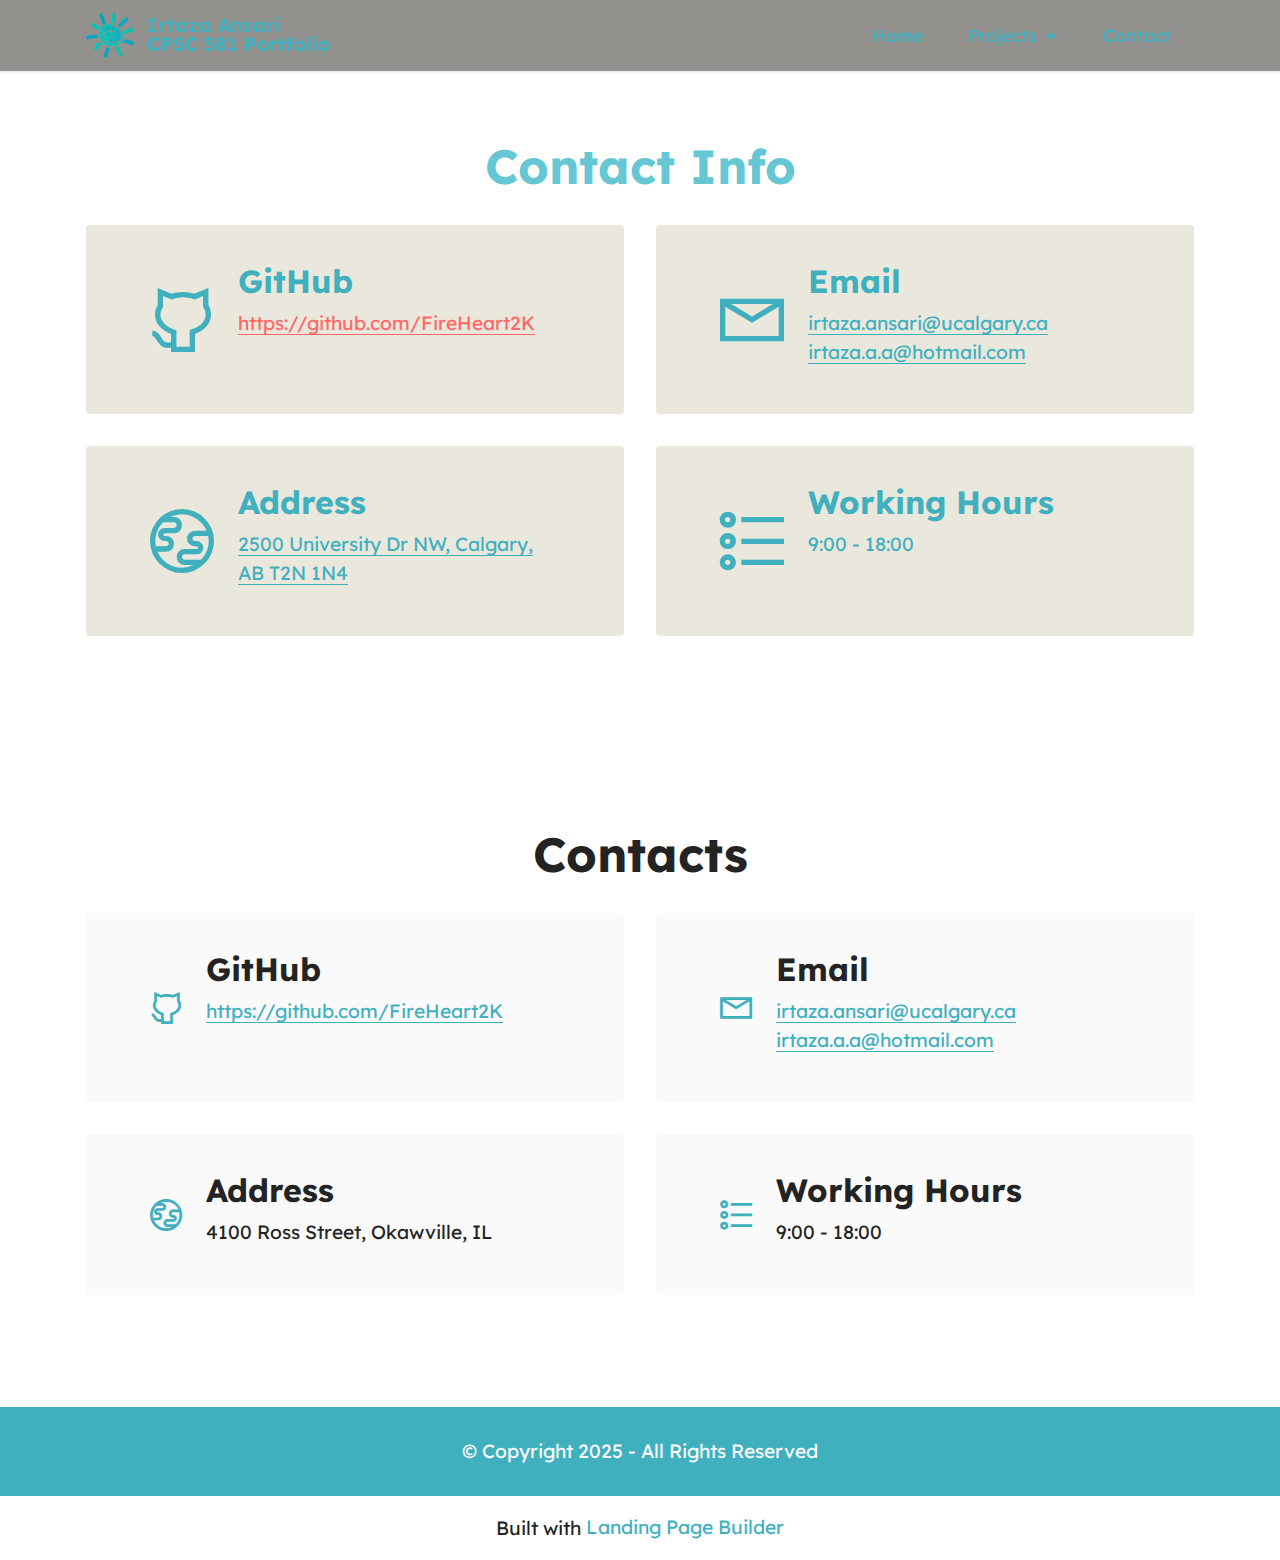
==== commit a1c86e20: "create github pages" ====
--- a/contact.html
+++ b/contact.html
@@ -42,7 +42,7 @@
                         <img src="assets/images/sun-dark-aqua-icon.png" alt="Mobirise Website Builder" style="height: 3rem;">
                     </a>
                 </span>
-                <span class="navbar-caption-wrap"><a class="navbar-caption text-primary display-7" href="https://fireheart2k.github.io/irtaza-CPSC_581-HCI_portfolio/">Irtaza Ansari's Portfolio&nbsp;<br></a></span>
+                <span class="navbar-caption-wrap"><a class="navbar-caption text-primary display-7" href="https://fireheart2k.github.io/irtaza-CPSC_581-HCI_portfolio/">Irtaza Ansari<br>CPSC 581 Portfolio</a></span>
             </div>
             <button class="navbar-toggler" type="button" data-toggle="collapse" data-bs-toggle="collapse" data-target="#navbarSupportedContent" data-bs-target="#navbarSupportedContent" aria-controls="navbarNavAltMarkup" aria-expanded="false" aria-label="Toggle navigation">
                 <div class="hamburger">
@@ -53,10 +53,10 @@
                 </div>
             </button>
             <div class="collapse navbar-collapse" id="navbarSupportedContent">
-                <ul class="navbar-nav nav-dropdown" data-app-modern-menu="true"><li class="nav-item"><a class="nav-link link text-primary display-4" href="index.html">Home</a></li>
-                    <li class="nav-item dropdown open"><a class="nav-link link dropdown-toggle text-primary display-4" href="index.html#gallery5-3" data-toggle="dropdown-submenu" data-bs-toggle="dropdown" data-bs-auto-close="outside" aria-expanded="true">Projects</a><div class="dropdown-menu" aria-labelledby="dropdown-708"><a class="dropdown-item text-primary display-4" href="project1.html">Project 1</a><a class="dropdown-item text-primary display-4" href="project2.html">Project 2</a><a class="dropdown-item text-primary display-4" href="project3.html">Project 3</a><a class="dropdown-item text-primary display-4" href="project4.html">Project 4</a></div></li><li class="nav-item"><a class="nav-link link text-primary display-4" href="contact.html">Contact</a></li></ul>
+                <ul class="navbar-nav nav-dropdown nav-right" data-app-modern-menu="true"><li class="nav-item"><a class="nav-link link text-primary display-4" href="index.html">Home</a></li>
+                    <li class="nav-item dropdown"><a class="nav-link link dropdown-toggle text-primary display-4" href="index.html#gallery5-3" data-toggle="dropdown-submenu" data-bs-toggle="dropdown" data-bs-auto-close="outside" aria-expanded="true">Projects</a><div class="dropdown-menu" aria-labelledby="dropdown-708"><a class="dropdown-item text-primary display-4" href="project1.html">Project 1</a><a class="dropdown-item text-primary display-4" href="project2.html">Project 2</a><a class="dropdown-item text-primary display-4" href="project3.html">Project 3</a><a class="dropdown-item text-primary display-4" href="project4.html">Project 4</a></div></li><li class="nav-item"><a class="nav-link link text-primary display-4" href="contact.html">Contact</a></li></ul>
                 
-                <div class="navbar-buttons mbr-section-btn"><a class="btn btn-primary display-4" href="index.html#form4-6">About Me</a></div>
+                
             </div>
         </div>
     </nav>
@@ -224,7 +224,7 @@
             </div>
         </div>
     </div>
-</section><section class="display-7" style="padding: 0;align-items: center;justify-content: center;flex-wrap: wrap;    align-content: center;display: flex;position: relative;height: 4rem;"><a href="https://mobiri.se/2873247" style="flex: 1 1;height: 4rem;position: absolute;width: 100%;z-index: 1;"><img alt="" style="height: 4rem;" src="[data-uri]"></a><p style="margin: 0;text-align: center;" class="display-7">Made with &#8204;</p><a style="z-index:1" href="https://mobirise.com/html-editor.html">HTML Editor</a></section><script src="assets/bootstrap/js/bootstrap.bundle.min.js"></script>  <script src="assets/smoothscroll/smooth-scroll.js"></script>  <script src="assets/ytplayer/index.js"></script>  <script src="assets/dropdown/js/navbar-dropdown.js"></script>  <script src="assets/theme/js/script.js"></script>  
+</section><section class="display-7" style="padding: 0;align-items: center;justify-content: center;flex-wrap: wrap;    align-content: center;display: flex;position: relative;height: 4rem;"><a href="https://mobiri.se/2873247" style="flex: 1 1;height: 4rem;position: absolute;width: 100%;z-index: 1;"><img alt="" style="height: 4rem;" src="[data-uri]"></a><p style="margin: 0;text-align: center;" class="display-7">Built with &#8204;</p><a style="z-index:1" href="https://mobirise.com/builder/landing-page-builder.html">Landing Page Builder</a></section><script src="assets/bootstrap/js/bootstrap.bundle.min.js"></script>  <script src="assets/smoothscroll/smooth-scroll.js"></script>  <script src="assets/ytplayer/index.js"></script>  <script src="assets/dropdown/js/navbar-dropdown.js"></script>  <script src="assets/theme/js/script.js"></script>  
   
   
 </body>
